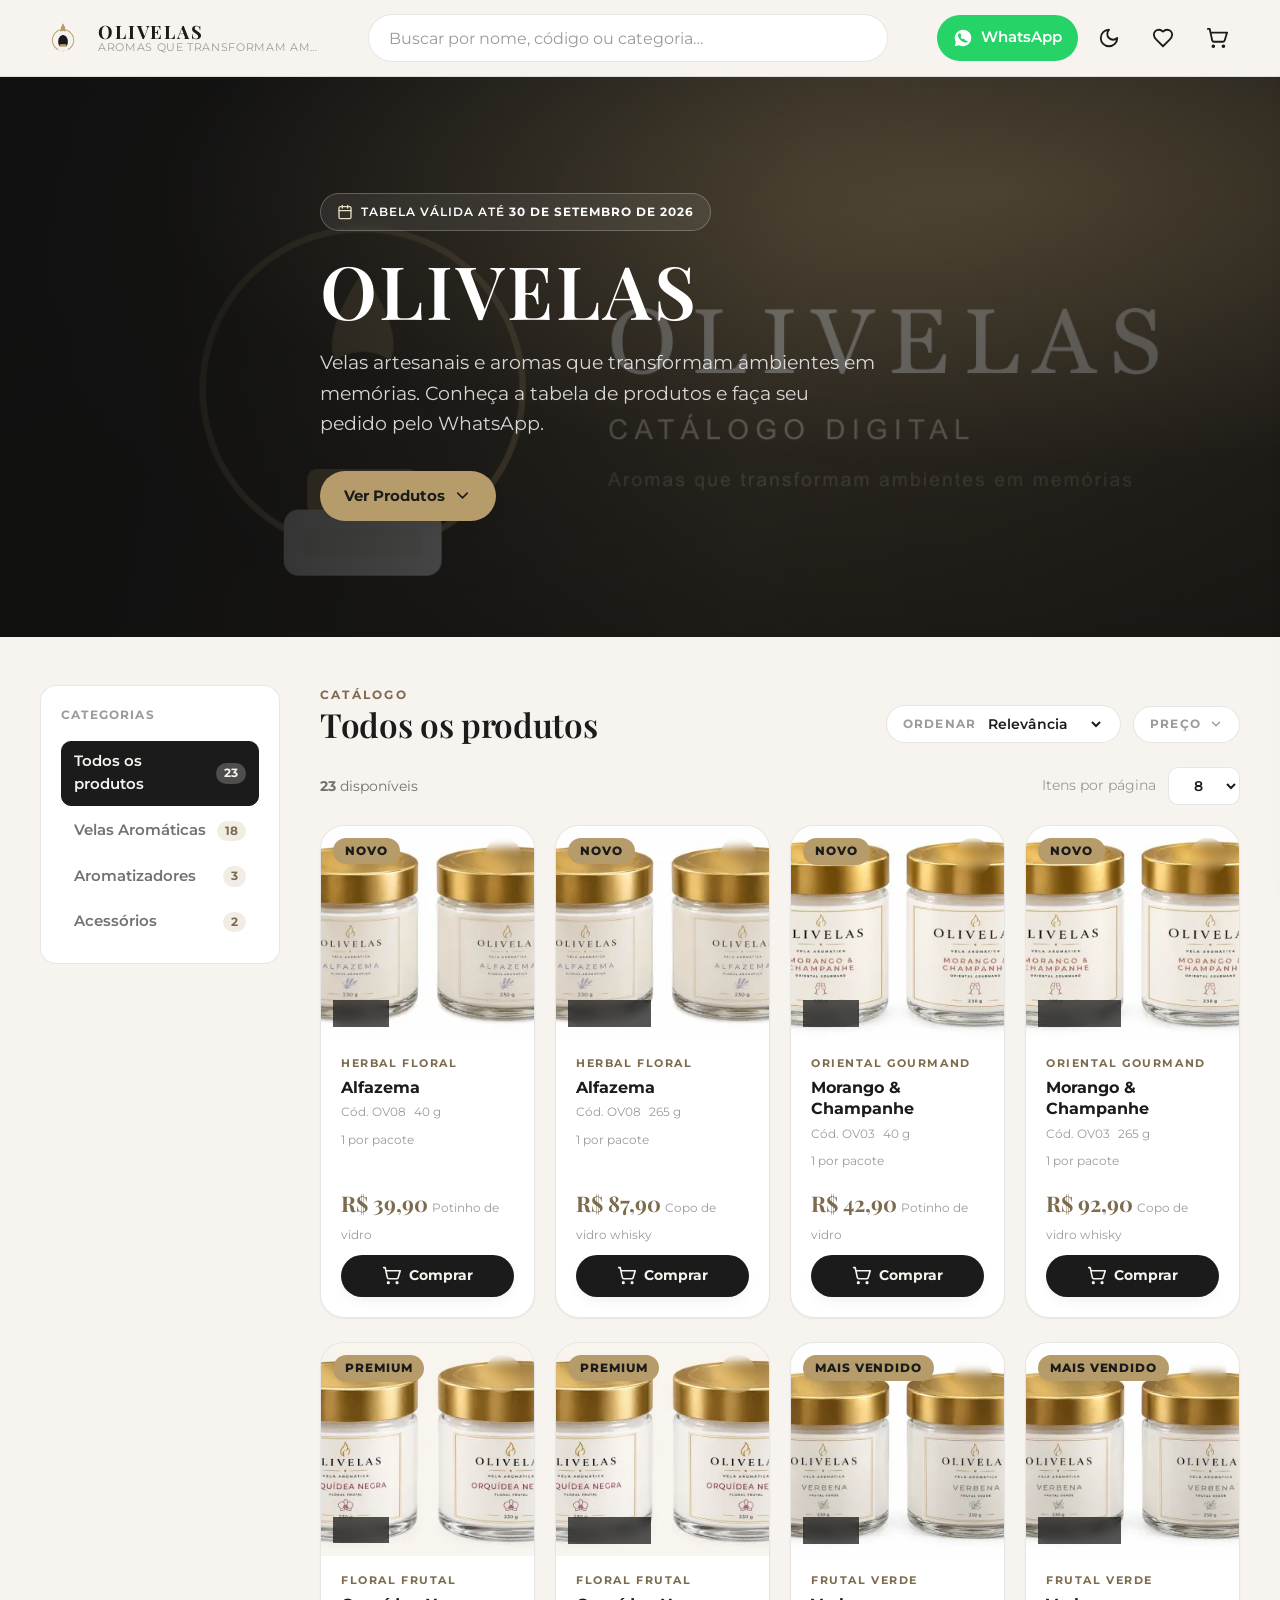
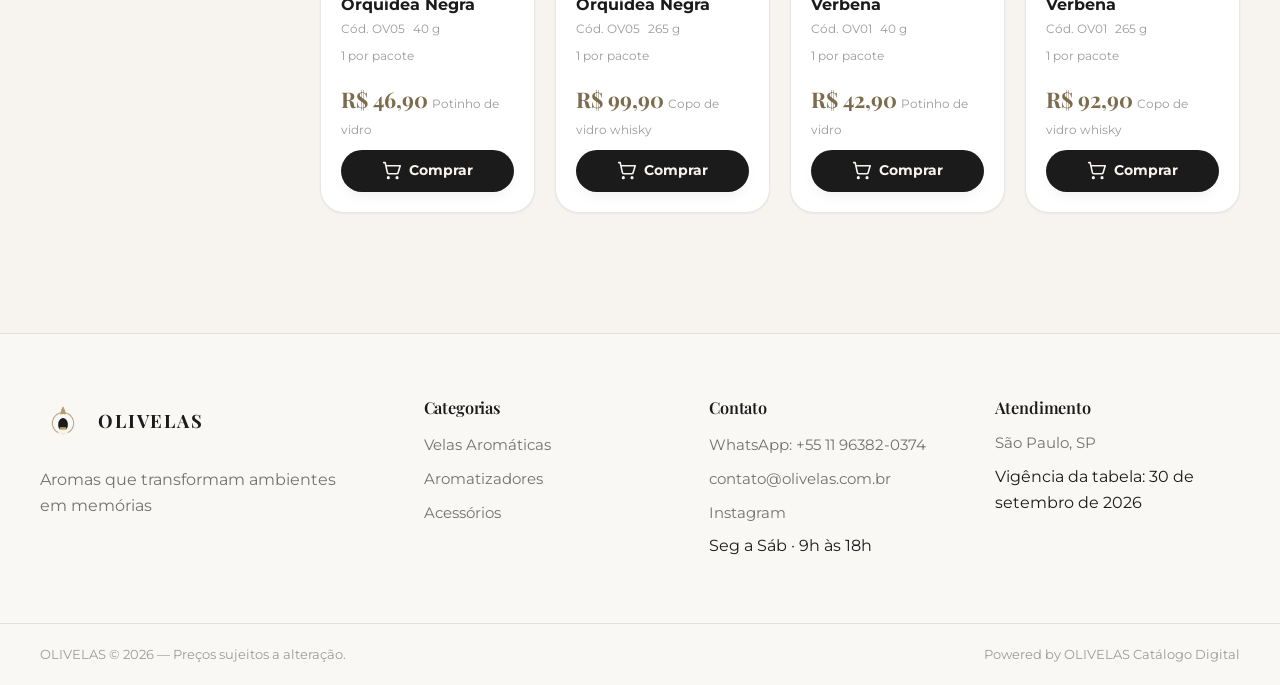
==== index.html @ 316bb3db "feat: paginação idêntica ao katia-produtos — tamanhos de página calculados pelas colunas da grade (c" ====
<!DOCTYPE html>
<html lang="pt-BR" data-theme="light">

<head>
  <meta charset="UTF-8">
  <meta name="viewport" content="width=device-width, initial-scale=1, viewport-fit=cover">
  <meta name="robots" content="index, follow">
  <meta name="description" content="Catálogo digital OLIVELAS — velas artesanais, aromatizadores e acessórios. Peça direto pelo WhatsApp.">
  <meta name="theme-color" content="#1b1b1b">

  <title>OLIVELAS — Aromas que transformam ambientes em memórias</title>
  <link rel="canonical" href="https://olivelas.com.br/">

  <!-- OpenGraph -->
  <meta property="og:type" content="website">
  <meta property="og:site_name" content="OLIVELAS">
  <meta property="og:title" content="OLIVELAS — Aromas que transformam ambientes em memórias">
  <meta property="og:description" content="Velas artesanais, aromatizadores e acessórios com curadoria exclusiva. Peça direto pelo WhatsApp.">
  <meta property="og:url" content="https://olivelas.com.br/">
  <meta property="og:image" content="assets/images/og-cover.webp">
  <meta property="og:locale" content="pt_BR">
  <meta name="twitter:card" content="summary_large_image">
  <meta name="twitter:title" content="OLIVELAS — Catálogo Digital">
  <meta name="twitter:description" content="Velas artesanais e aromas exclusivos. Peça direto pelo WhatsApp.">
  <meta name="twitter:image" content="assets/images/og-cover.webp">

  <!-- Favicons / PWA -->
  <link rel="icon" type="image/png" sizes="32x32" href="assets/images/icons/favicon-32.png">
  <link rel="icon" type="image/png" sizes="16x16" href="assets/images/icons/favicon-16.png">
  <link rel="apple-touch-icon" href="assets/images/icons/apple-touch-icon.png">
  <meta name="mobile-web-app-capable" content="yes">
  <link rel="manifest" href="manifest.webmanifest">
  <meta name="apple-mobile-web-app-capable" content="yes">
  <meta name="apple-mobile-web-app-status-bar-style" content="black-translucent">
  <meta name="apple-mobile-web-app-title" content="OLIVELAS">

  <!-- Fontes (padrão; o JSON pode sobrescrever via JS) -->
  <link rel="preconnect" href="https://fonts.googleapis.com">
  <link rel="preconnect" href="https://fonts.gstatic.com" crossorigin>
  <link data-fonts rel="stylesheet"
    href="https://fonts.googleapis.com/css2?family=Playfair+Display:wght@400;600&family=Montserrat:wght@400;600;700&display=swap">

  <link rel="stylesheet" href="assets/css/variables.css">
  <link rel="stylesheet" href="assets/css/style.css">
  <link rel="stylesheet" href="assets/css/layout.css">
  <link rel="stylesheet" href="assets/css/components.css">
  <link rel="stylesheet" href="assets/css/responsive.css">

  <script type="application/ld+json" id="jsonld">{}</script>
</head>

<body>
  <a class="skip-link" href="#produtos">Pular para o conteúdo</a>

  <!-- Loader inicial -->
  <div class="loader" id="loader" role="status" aria-label="Carregando catálogo">
    <div class="loader-inner">
      <img src="assets/images/logo.png" alt="" width="96" height="96">
      <p class="loader-title">OLIVELAS</p>
      <p class="loader-sub">Carregando catálogo</p>
      <span class="spinner" aria-hidden="true"></span>
    </div>
  </div>

  <!-- Header -->
  <header class="site-header" id="topo">
    <div class="container header-inner">
      <a class="brand" href="#topo" aria-label="OLIVELAS — início">
        <img class="brand-logo" src="assets/images/logo.png" alt="" width="46" height="46" fetchpriority="high">
        <span class="brand-text">
          <strong id="brand-name">OLIVELAS</strong>
          <small id="brand-slogan">Aromas que transformam ambientes</small>
        </span>
      </a>

      <div class="header-search" role="search">
        <label class="visually-hidden" for="search">Buscar produtos por nome, código ou categoria</label>
        <input id="search" type="search" autocomplete="off" spellcheck="false"
          placeholder="Buscar por nome, código ou categoria…" aria-label="Buscar produtos">
        <button type="button" class="header-search-clear" id="search-clear" aria-label="Limpar busca">✕</button>
      </div>

      <div class="header-actions">
        <a class="wa-top" id="wa-top" href="#" target="_blank" rel="noopener"
          aria-label="Falar com a OLIVELAS no WhatsApp">
          <svg viewBox="0 0 24 24" fill="currentColor" aria-hidden="true" width="20" height="20">
            <path d="M12.04 2C6.58 2 2.13 6.45 2.13 11.91c0 1.75.46 3.45 1.32 4.95L2 22l5.25-1.38a9.9 9.9 0 0 0 4.79 1.22h.01c5.46 0 9.9-4.45 9.9-9.91 0-2.65-1.03-5.14-2.9-7.02A9.82 9.82 0 0 0 12.04 2Zm5.83 14.12c-.25.7-1.45 1.33-2 1.38-.51.05-1.16.07-1.87-.12-.43-.11-.99-.32-1.7-.63-3.01-1.3-4.97-4.32-5.12-4.52-.15-.2-1.22-1.62-1.22-3.1 0-1.47.77-2.19 1.05-2.49.27-.3.6-.37.8-.37h.57c.18.01.43-.07.67.51.25.6.85 2.07.92 2.22.07.15.12.33.03.53-.1.2-.15.32-.29.5-.15.17-.31.39-.44.52-.15.15-.3.31-.13.6.17.3.76 1.25 1.63 2.03.1.09.19.14.29.19.1.05.23.06.32-.04.1-.11.42-.49.53-.66.11-.17.23-.14.39-.08.15.05.98.46 1.15.55.17.08.28.12.32.2.05.06.05.37-.11.78Z"/>
          </svg>
          <span class="wa-top-label">WhatsApp</span>
        </a>
        <button type="button" class="icon-btn" id="theme-toggle" aria-label="Alternar tema" aria-pressed="false"></button>
        <button type="button" class="icon-btn" id="fav-open" aria-label="Ver favoritos" aria-pressed="false" aria-haspopup="true">
          <svg viewBox="0 0 24 24" fill="none" stroke="currentColor" stroke-width="2" stroke-linecap="round" stroke-linejoin="round" aria-hidden="true" width="22" height="22"><path d="M19 14c1.49-1.46 3-3.21 3-5.5A5.5 5.5 0 0 0 16.5 3c-1.76 0-3 .5-4.5 2-1.5-1.5-2.74-2-4.5-2A5.5 5.5 0 0 0 2 8.5c0 2.3 1.5 4.05 3 5.5l7 7Z"/></svg>
          <span class="cart-count" id="fav-count" aria-hidden="true">0</span>
        </button>
        <button type="button" class="icon-btn" id="cart-open" aria-label="Abrir carrinho" aria-haspopup="dialog">
          <svg viewBox="0 0 24 24" fill="none" stroke="currentColor" stroke-width="2" stroke-linecap="round" stroke-linejoin="round" aria-hidden="true" width="22" height="22"><circle cx="8" cy="21" r="1"/><circle cx="19" cy="21" r="1"/><path d="M2.05 2.05h2l2.66 12.42a2 2 0 0 0 2 1.58h9.78a2 2 0 0 0 1.95-1.57L23 6.05H5.12"/></svg>
          <span class="cart-count" id="cart-count" aria-label="Itens no carrinho">0</span>
        </button>
      </div>
    </div>
  </header>

  <main>
    <!-- Hero -->
    <section class="hero" id="hero" aria-label="Apresentação">
      <img class="hero-bg" id="hero-bg" src="assets/images/og-cover.webp" alt="" fetchpriority="high">
      <div class="container hero-inner" data-reveal>
        <div class="hero-chip" id="hero-date">
          <svg viewBox="0 0 24 24" fill="none" stroke="currentColor" stroke-width="2" stroke-linecap="round" stroke-linejoin="round" aria-hidden="true"><rect width="18" height="18" x="3" y="4" rx="2"/><path d="M16 2v4M8 2v4M3 10h18"/></svg>
          <span>Carregando vigência da tabela…</span>
        </div>
        <h1 class="hero-title" id="hero-title">OLIVELAS</h1>
        <p class="hero-sub" id="hero-sub"></p>
        <div class="hero-cta-row">
          <a href="#produtos" class="btn btn-accent" id="hero-cta">
            Ver Produtos
            <svg viewBox="0 0 24 24" fill="none" stroke="currentColor" stroke-width="2" stroke-linecap="round" stroke-linejoin="round" aria-hidden="true"><path d="m6 9 6 6 6-6"/></svg>
          </a>
        </div>
      </div>
    </section>

    <!-- Catálogo -->
    <section class="catalog container" id="produtos" aria-label="Catálogo de produtos">
      <div class="catalog-layout">

        <!-- Overlay do drawer de categorias (mobile) -->
        <div class="sidebar-overlay" id="cats-overlay"></div>

        <!-- Sidebar de categorias: fixa no desktop / drawer no mobile -->
        <aside class="sidebar" id="sidebar" aria-label="Categorias de produtos">
          <div class="sidebar-header">
            <p class="sidebar-title">Categorias</p>
            <button type="button" class="sidebar-close icon-btn" id="sidebar-close" aria-label="Fechar categorias">
              <svg viewBox="0 0 24 24" fill="none" stroke="currentColor" stroke-width="2" stroke-linecap="round" stroke-linejoin="round" aria-hidden="true"><path d="M18 6 6 18M6 6l12 12"/></svg>
            </button>
          </div>
          <nav class="sidebar-nav" id="categorias" aria-label="Filtrar por categoria"></nav>
        </aside>

        <div class="catalog-main">
          <div class="tools" aria-label="Ferramentas do catálogo">
            <button type="button" class="cats-toggle" id="cats-toggle" aria-expanded="false" aria-controls="sidebar" aria-haspopup="dialog">
              <svg viewBox="0 0 24 24" fill="none" stroke="currentColor" stroke-width="2" stroke-linecap="round" stroke-linejoin="round" aria-hidden="true" width="18" height="18"><rect width="18" height="18" x="3" y="3" rx="2"/><path d="M3 9h18M3 15h18"/></svg>
              Categorias
            </button>
          </div>

          <div class="catalog-head" data-reveal>
        <div>
          <p class="overline" id="catalog-eyebrow">Catálogo</p>
          <h2 id="catalog-title">Todos os produtos</h2>
        </div>

        <div class="toolbar">
          <label class="field">
            <span class="field-label">Ordenar</span>
            <select id="sort" aria-label="Ordenar produtos"></select>
          </label>

          <div class="field price-field">
            <button type="button" class="field-toggle" id="price-toggle" aria-expanded="false" aria-controls="price-popover">
              <span class="field-label">Preço</span>
              <svg viewBox="0 0 24 24" fill="none" stroke="currentColor" stroke-width="2.4" stroke-linecap="round" stroke-linejoin="round" aria-hidden="true" width="14" height="14"><path d="m6 9 6 6 6-6"/></svg>
            </button>
            <div class="price-popover" id="price-popover">
              <div class="price-popover-root">
                <div class="price-readout">
                  <span>Mínimo</span>
                  <span><strong id="price-out-min">—</strong></span>
                </div>
                <div class="range-wrap" id="range-wrap">
                  <div class="range-track"><div class="range-track-fill" id="price-track-fill"></div></div>
                  <input id="price-min" type="range" min="0" max="100" step="1" aria-label="Preço mínimo">
                  <input id="price-max" type="range" min="0" max="100" step="1" aria-label="Preço máximo">
                </div>
                <div class="price-readout">
                  <span>Máximo</span>
                  <span><strong id="price-out-max">—</strong></span>
                </div>
              </div>
            </div>
          </div>
        </div>
      </div>

      <div class="catalog-toolbar">
        <p class="results-info"><strong class="results-info__count" id="result-count"></strong> disponíveis</p>
        <div class="page-size">
          <label for="page-size-select">Itens por página</label>
          <select id="page-size-select" class="select-control" aria-label="Itens por página"></select>
        </div>
      </div>

      <div class="card-grid" id="grid" aria-busy="true">

      <nav class="pagination" id="pagination" aria-label="Paginação de produtos"></nav>

      <div class="empty-state" id="empty" aria-live="polite"></div>
        </div>
      </div>
    </section>

    <!-- Estado de erro (falha ao carregar o JSON) -->
    <section class="error-view" id="app-error" hidden>
      <div class="error-view-inner">
        <h1>Não foi possível carregar o catálogo</h1>
        <p>Verifique sua conexão e tente novamente.</p>
        <p id="error-detail" class="error-detail"></p>
        <button type="button" class="btn btn-primary" onclick="location.reload()">Tentar novamente</button>
      </div>
    </section>
  </main>

  <!-- Footer -->
  <footer class="site-footer">
    <div class="container footer-grid" data-reveal>
      <div class="footer-brand">
        <a class="brand" href="#topo">
          <img class="brand-logo" src="assets/images/logo.png" alt="logo OLIVELAS" width="46" height="46">
          <span class="brand-text"><strong id="footer-brand-name">OLIVELAS</strong></span>
        </a>
        <p id="footer-slogan" style="margin-top:16px">Aromas que transformam ambientes em memórias.</p>
      </div>
      <div class="footer-col">
        <h3>Categorias</h3>
        <ul id="footer-cats"></ul>
      </div>
      <div class="footer-col">
        <h3>Contato</h3>
        <ul>
          <li><a id="footer-wa" href="#" target="_blank" rel="noopener">WhatsApp</a></li>
          <li><a id="footer-email" href="#">E-mail</a></li>
          <li><a id="footer-insta" href="#" target="_blank" rel="noopener">Instagram</a></li>
          <li><time id="footer-schedule"></time></li>
        </ul>
      </div>
      <div class="footer-col">
        <h3>Atendimento</h3>
        <ul>
          <li><address id="footer-address"></address></li>
          <li id="footer-vigencia"></li>
        </ul>
      </div>
    </div>
    <div class="container footer-bottom">
      <span id="footer-copy"></span>
      <span>Powered by OLIVELAS Catálogo Digital</span>
    </div>
  </footer>

  <!-- Carrinho -->
  <div class="cart-overlay" id="cart-overlay"></div>
  <aside class="cart-drawer" id="cart-drawer" role="dialog" aria-modal="true" aria-hidden="true" aria-label="Carrinho de compras">
    <header class="cart-header">
      <h2 id="cart-drawer-count">Carrinho</h2>
      <button type="button" class="icon-btn" id="cart-close" data-action="cart-close" aria-label="Fechar carrinho">
        <svg viewBox="0 0 24 24" fill="none" stroke="currentColor" stroke-width="2" stroke-linecap="round" stroke-linejoin="round" aria-hidden="true"><path d="M18 6 6 18M6 6l12 12"/></svg>
      </button>
    </header>
    <div class="cart-items" id="cart-items"></div>
    <footer class="cart-footer" id="cart-footer" hidden>
      <div class="cart-total-row">
        <span>Total estimado</span>
        <strong id="cart-total">R$ 0,00</strong>
      </div>
      <button type="button" class="btn btn-wa-solid btn-block" data-action="cart-checkout">
        <svg viewBox="0 0 24 24" fill="currentColor" aria-hidden="true" width="20" height="20"><path d="M12.04 2C6.58 2 2.13 6.45 2.13 11.91c0 1.75.46 3.45 1.32 4.95L2 22l5.25-1.38a9.9 9.9 0 0 0 4.79 1.22h.01c5.46 0 9.9-4.45 9.9-9.91 0-2.65-1.03-5.14-2.9-7.02A9.82 9.82 0 0 0 12.04 2Zm5.83 14.12c-.25.7-1.45 1.33-2 1.38-.51.05-1.16.07-1.87-.12-.43-.11-.99-.32-1.7-.63-3.01-1.3-4.97-4.32-5.12-4.52-.15-.2-1.22-1.62-1.22-3.1 0-1.47.77-2.19 1.05-2.49.27-.3.6-.37.8-.37h.57c.18.01.43-.07.67.51.25.6.85 2.07.92 2.22.07.15.12.33.03.53-.1.2-.15.32-.29.5-.15.17-.31.39-.44.52-.15.15-.3.31-.13.6.17.3.76 1.25 1.63 2.03.1.09.19.14.29.19.1.05.23.06.32-.04.1-.11.42-.49.53-.66.11-.17.23-.14.39-.08.15.05.98.46 1.15.55.17.08.28.12.32.2.05.06.05.37-.11.78Z"/></svg>
        Finalizar pedido no WhatsApp
      </button>
      <button type="button" class="btn btn-ghost btn-sm btn-block" data-action="cart-clear">Limpar carrinho</button>
    </footer>
  </aside>

  <!-- Modal de produto -->
  <div class="modal" id="product-modal" role="dialog" aria-modal="true" aria-hidden="true" aria-label="Detalhes do produto">
    <div class="modal-card" id="modal-card">
      <button type="button" class="modal-close" id="modal-close" data-action="modal-close" aria-label="Fechar detalhes">
        <svg viewBox="0 0 24 24" fill="none" stroke="currentColor" stroke-width="2" stroke-linecap="round" stroke-linejoin="round" aria-hidden="true"><path d="M18 6 6 18M6 6l12 12"/></svg>
      </button>
      <div class="modal-media" id="modal-media"></div>
      <div class="modal-body" id="modal-body"></div>
    </div>
  </div>

  <!-- Ações flutuantes -->
  <button type="button" class="back-top" id="back-top" aria-label="Voltar ao topo">
    <svg viewBox="0 0 24 24" fill="none" stroke="currentColor" stroke-width="2.4" stroke-linecap="round" stroke-linejoin="round" aria-hidden="true"><path d="m18 15-6-6-6 6"/></svg>
  </button>
  <a class="wa-float" id="wa-float" href="#" target="_blank" rel="noopener" aria-label="Falar no WhatsApp">
    <svg viewBox="0 0 24 24" fill="currentColor" aria-hidden="true"><path d="M12.04 2C6.58 2 2.13 6.45 2.13 11.91c0 1.75.46 3.45 1.32 4.95L2 22l5.25-1.38a9.9 9.9 0 0 0 4.79 1.22h.01c5.46 0 9.9-4.45 9.9-9.91 0-2.65-1.03-5.14-2.9-7.02A9.82 9.82 0 0 0 12.04 2Zm5.83 14.12c-.25.7-1.45 1.33-2 1.38-.51.05-1.16.07-1.87-.12-.43-.11-.99-.32-1.7-.63-3.01-1.3-4.97-4.32-5.12-4.52-.15-.2-1.22-1.62-1.22-3.1 0-1.47.77-2.19 1.05-2.49.27-.3.6-.37.8-.37h.57c.18.01.43-.07.67.51.25.6.85 2.07.92 2.22.07.15.12.33.03.53-.1.2-.15.32-.29.5-.15.17-.31.39-.44.52-.15.15-.3.31-.13.6.17.3.76 1.25 1.63 2.03.1.09.19.14.29.19.1.05.23.06.32-.04.1-.11.42-.49.53-.66.11-.17.23-.14.39-.08.15.05.98.46 1.15.55.17.08.28.12.32.2.05.06.05.37-.11.78Z"/></svg>
  </a>

  <div class="toasts" id="toasts" aria-live="polite" aria-atomic="false"></div>

  <noscript>
    <p style="padding:24px;text-align:center">Habilite o JavaScript para navegar pelo catálogo OLIVELAS.</p>
  </noscript>

  <script type="module" src="assets/js/app.js"></script>
</body>

</html>
---- assets/css/variables.css ----
/* =========================================================
   TOKENS DE DESIGN
   Cores da marca são injetadas em runtime via --brand-* (JS lê o JSON).
   Tema escuro inverte somente as variáveis "folha" — nunca as --brand-*.
   ========================================================= */

:root {
  /* Marca (default = espelho do JSON; sobrescrito via JS) */
  --brand-ink: #1b1b1b;
  --brand-accent: #b79c6b;
  --brand-paper: #f7f4ef;
  --brand-mist: #d8ccbc;

  /* Tipografia */
  --font-heading: "Playfair Display", Didot, "Bodoni MT", Georgia, serif;
  --font-body: "Montserrat", "Segoe UI", system-ui, -apple-system, sans-serif;

  /* Escala espacial */
  --s-1: 4px;
  --s-2: 8px;
  --s-3: 12px;
  --s-4: 16px;
  --s-5: 20px;
  --s-6: 24px;
  --s-7: 32px;
  --s-8: 40px;
  --s-9: 48px;
  --s-10: 64px;
  --s-11: 80px;
  --s-12: 120px;

  /* Layout */
  --container: 1280px;
  --container-pad: clamp(16px, 4vw, 40px);
  --h-header: 76px;
  --h-header-mob: 116px;

  /* Raio */
  --r-sm: 10px;
  --r-md: 16px;
  --r-lg: 24px;
  --r-xl: 32px;
  --r-pill: 999px;

  /* Sombras */
  --shadow-xs: 0 1px 2px rgba(27, 27, 27, 0.05);
  --shadow-sm: 0 6px 18px -8px rgba(27, 27, 27, 0.12);
  --shadow-md: 0 16px 36px -16px rgba(27, 27, 27, 0.18);
  --shadow-lg: 0 32px 64px -24px rgba(27, 27, 27, 0.28);

  /* Transições */
  --t-fast: 160ms cubic-bezier(0.4, 0, 0.2, 1);
  --t-med: 280ms cubic-bezier(0.16, 1, 0.3, 1);
  --t-slow: 560ms cubic-bezier(0.16, 1, 0.3, 1);
  --ease-out: cubic-bezier(0.16, 1, 0.3, 1);

  /* Camadas */
  --z-header: 60;
  --z-nav: 55;
  --z-drawer: 75;
  --z-overlay: 70;
  --z-modal: 85;
  --z-toast: 95;
  --z-loader: 100;
  --z-top: 90;
}

/* PALETA CLARA (default) */
:root,
:root[data-theme="light"] {
  --color-bg: var(--brand-paper);
  --color-bg-soft: color-mix(in srgb, var(--brand-paper) 55%, #ffffff);
  --color-surface: #ffffff;
  --color-surface-2: color-mix(in srgb, var(--brand-paper) 62%, #ffffff);

  --color-text: var(--brand-ink);
  --color-text-soft: color-mix(in srgb, var(--brand-ink) 62%, var(--color-surface));
  --color-text-faint: color-mix(in srgb, var(--brand-ink) 44%, var(--color-surface));

  --color-accent: var(--brand-accent);
  --color-on-accent: var(--brand-ink);
  --color-accent-soft: color-mix(in srgb, var(--brand-accent) 18%, var(--color-surface));
  --color-accent-text: color-mix(in srgb, var(--brand-accent) 62%, var(--brand-ink));

  --color-mist: var(--brand-mist);
  --color-border: color-mix(in srgb, var(--brand-ink) 11%, transparent);
  --color-border-strong: color-mix(in srgb, var(--brand-ink) 22%, transparent);

  --color-success: #2f7d4f;
  --color-danger: #c0392b;
  --color-warning: #b7791f;

  --shadow-xs: 0 1px 2px rgba(27, 27, 27, 0.05);
  --shadow-sm: 0 6px 18px -8px rgba(27, 27, 27, 0.12);
  --shadow-md: 0 16px 36px -16px rgba(27, 27, 27, 0.18);
  --shadow-lg: 0 32px 64px -24px rgba(27, 27, 27, 0.28);

  --ring-color: color-mix(in srgb, var(--brand-accent) 55%, transparent);
  --skeleton-base: color-mix(in srgb, var(--brand-ink) 7%, transparent);
  --skeleton-shine: color-mix(in srgb, #ffffff 60%, var(--color-bg));
}

/* PALETA ESCURA */
[data-theme="dark"] {
  --color-bg: #141311;
  --color-bg-soft: #1b1916;
  --color-surface: #201e1a;
  --color-surface-2: #262319;

  --color-text: #f5f1e6;
  --color-text-soft: #c9c2b2;
  --color-text-faint: #8f897c;

  --color-accent: #c9a96c;
  --color-on-accent: #121110;
  --color-accent-soft: color-mix(in srgb, #c9a96c 16%, var(--color-surface));
  --color-accent-text: #d6b87e;

  --color-mist: #33302a;
  --color-border: color-mix(in srgb, #ffffff 10%, transparent);
  --color-border-strong: color-mix(in srgb, #ffffff 20%, transparent);

  --color-success: #69c48d;
  --color-danger: #e07a6d;
  --color-warning: #e0b862;

  --shadow-xs: 0 1px 2px rgba(0, 0, 0, 0.4);
  --shadow-sm: 0 6px 18px -8px rgba(0, 0, 0, 0.55);
  --shadow-md: 0 16px 36px -16px rgba(0, 0, 0, 0.65);
  --shadow-lg: 0 32px 64px -24px rgba(0, 0, 0, 0.75);

  --ring-color: color-mix(in srgb, #c9a96c 60%, transparent);
  --skeleton-base: color-mix(in srgb, #ffffff 8%, transparent);
  --skeleton-shine: color-mix(in srgb, #ffffff 5%, var(--color-bg));

  color-scheme: dark;
}

@media (prefers-color-scheme: dark) {
  :root:not([data-theme]) {
    --color-bg: #141311;
    --color-bg-soft: #1b1916;
    --color-surface: #201e1a;
    --color-surface-2: #262319;
    --color-text: #f5f1e6;
    --color-text-soft: #c9c2b2;
    --color-text-faint: #8f897c;
    --color-accent: #c9a96c;
    --color-on-accent: #121110;
    --color-accent-soft: color-mix(in srgb, #c9a96c 16%, var(--color-surface));
    --color-accent-text: #d6b87e;
    --color-mist: #33302a;
    --color-border: color-mix(in srgb, #ffffff 10%, transparent);
    --color-border-strong: color-mix(in srgb, #ffffff 20%, transparent);
    --color-success: #69c48d;
    --color-danger: #e07a6d;
    --color-warning: #e0b862;
    --shadow-xs: 0 1px 2px rgba(0, 0, 0, 0.4);
    --shadow-sm: 0 6px 18px -8px rgba(0, 0, 0, 0.55);
    --shadow-md: 0 16px 36px -16px rgba(0, 0, 0, 0.65);
    --shadow-lg: 0 32px 64px -24px rgba(0, 0, 0, 0.75);
    --ring-color: color-mix(in srgb, #c9a96c 60%, transparent);
    --skeleton-base: color-mix(in srgb, #ffffff 8%, transparent);
    --skeleton-shine: color-mix(in srgb, #ffffff 5%, #141311);
    color-scheme: dark;
  }
}
---- assets/css/style.css ----
/* =========================================================
   BASE & RESET
   ========================================================= */

*,
*::before,
*::after {
  box-sizing: border-box;
  margin: 0;
  padding: 0;
}

[hidden] {
  display: none !important;
}

html {
  scroll-behavior: smooth;
  scroll-padding-top: calc(var(--h-header) + 12px);
  -webkit-text-size-adjust: 100%;
  text-rendering: optimizeLegibility;
}

@media (prefers-reduced-motion: reduce) {
  html {
    scroll-behavior: auto;
  }
  *,
  *::before,
  *::after {
    animation-duration: 0.01ms !important;
    animation-iteration-count: 1 !important;
    transition-duration: 0.01ms !important;
  }
}

body {
  font-family: var(--font-body);
  font-size: 1rem;
  line-height: 1.6;
  color: var(--color-text);
  background: var(--color-bg);
  min-height: 100dvh;
  -webkit-font-smoothing: antialiased;
  overflow-x: clip;
  transition: background var(--t-med), color var(--t-med);
}

body.is-locked {
  overflow: hidden;
}

h1, h2, h3, h4 {
  font-family: var(--font-heading);
  font-weight: 600;
  line-height: 1.15;
  letter-spacing: -0.01em;
  text-wrap: balance;
}

p {
  text-wrap: pretty;
}

a {
  color: var(--color-text);
  text-decoration: none;
  transition: color var(--t-fast);
}

a:hover {
  color: var(--color-accent-text);
}

img,
svg {
  display: block;
  max-width: 100%;
}

img {
  height: auto;
}

button,
input,
select {
  font: inherit;
  color: inherit;
}

button {
  background: none;
  border: 0;
  cursor: pointer;
}

input,
select {
  color-scheme: light;
}

[data-theme="dark"] input,
[data-theme="dark"] select {
  color-scheme: dark;
}

::selection {
  background: var(--color-accent);
  color: var(--color-on-accent);
}

:focus {
  outline: none;
}

:focus-visible {
  outline: none;
  box-shadow: 0 0 0 3px var(--ring-color);
  border-radius: var(--r-sm);
}

::-webkit-scrollbar {
  width: 10px;
  height: 10px;
}
::-webkit-scrollbar-thumb {
  background: color-mix(in srgb, var(--color-text) 22%, transparent);
  border-radius: var(--r-pill);
  border: 2px solid transparent;
  background-clip: padding-box;
}
::-webkit-scrollbar-thumb:hover {
  background: color-mix(in srgb, var(--color-text) 34%, transparent);
  background-clip: padding-box;
}

/* Acessibilidade */
.skip-link {
  position: fixed;
  top: -100px;
  left: var(--s-4);
  z-index: var(--z-loader);
  padding: var(--s-3) var(--s-5);
  background: var(--color-text);
  color: var(--color-bg);
  border-radius: var(--r-sm);
  font-weight: 600;
  transition: top var(--t-fast);
}

.skip-link:focus {
  top: var(--s-4);
}

.visually-hidden {
  position: absolute !important;
  width: 1px;
  height: 1px;
  padding: 0;
  margin: -1px;
  overflow: hidden;
  clip: rect(0 0 0 0);
  white-space: nowrap;
  border: 0;
}

/* Utilidades de layout */
.container {
  width: 100%;
  max-width: var(--container);
  margin-inline: auto;
  padding-inline: var(--container-pad);
}

.section-title {
  font-size: clamp(1.75rem, 3vw, 2.5rem);
  margin-bottom: var(--s-2);
}

.section-sub {
  color: var(--color-text-soft);
  font-size: 1.05rem;
}

.overline {
  font-family: var(--font-body);
  font-size: 0.78rem;
  font-weight: 700;
  letter-spacing: 0.18em;
  text-transform: uppercase;
  color: var(--color-accent-text);
}

::placeholder {
  color: var(--color-text-faint);
  opacity: 1;
}

dialog {
  color: inherit;
}
---- assets/css/layout.css ----
/* =========================================================
   LAYOUT GERAL
   ========================================================= */

/* ---------- LOADER INICIAL ---------- */
.loader {
  position: fixed;
  inset: 0;
  z-index: var(--z-loader);
  display: grid;
  place-items: center;
  background: var(--color-bg);
  transition: opacity var(--t-med), visibility var(--t-med);
}

.loader.is-hidden {
  opacity: 0;
  visibility: hidden;
  pointer-events: none;
}

.loader-inner {
  display: grid;
  justify-items: center;
  gap: var(--s-5);
  padding: var(--s-6);
  text-align: center;
}

.loader-inner img {
  width: 96px;
  height: 96px;
  animation: breathe 2.4s var(--ease-out) infinite;
}

.loader-title {
  font-family: var(--font-heading);
  font-size: 1.5rem;
  letter-spacing: 0.12em;
}

.loader-sub {
  color: var(--color-text-faint);
  font-size: 0.82rem;
  letter-spacing: 0.14em;
  text-transform: uppercase;
}

.spinner {
  width: 34px;
  height: 34px;
  border-radius: 50%;
  border: 3px solid var(--color-border);
  border-top-color: var(--color-accent);
  animation: spin 0.8s linear infinite;
}

@keyframes spin {
  to {
    transform: rotate(360deg);
  }
}

@keyframes breathe {
  0%, 100% {
    transform: scale(1);
  }
  50% {
    transform: scale(1.06);
  }
}

/* ---------- HEADER ---------- */
.site-header {
  position: sticky;
  top: 0;
  z-index: var(--z-header);
  background: color-mix(in srgb, var(--color-bg) 82%, transparent);
  backdrop-filter: blur(18px) saturate(1.4);
  -webkit-backdrop-filter: blur(18px) saturate(1.4);
  border-bottom: 1px solid var(--color-border);
  transition: box-shadow var(--t-med);
}

.site-header.is-scrolled {
  box-shadow: var(--shadow-sm);
}

.header-inner {
  display: flex;
  align-items: center;
  gap: var(--s-5);
  min-height: var(--h-header);
}

.brand {
  display: inline-flex;
  align-items: center;
  gap: var(--s-3);
  flex-shrink: 0;
  color: var(--color-text);
}

.brand:hover {
  color: var(--color-text);
}

.brand-logo {
  width: 46px;
  height: 46px;
  border-radius: var(--r-sm);
}

.brand-text {
  display: grid;
  line-height: 1.1;
}

.brand-text strong {
  font-family: var(--font-heading);
  font-size: 1.15rem;
  letter-spacing: 0.1em;
}

.brand-text small {
  font-size: 0.68rem;
  letter-spacing: 0.06em;
  color: var(--color-text-faint);
  text-transform: uppercase;
  white-space: nowrap;
  max-width: 220px;
  overflow: hidden;
  text-overflow: ellipsis;
}

.header-search {
  position: relative;
  flex: 1;
  max-width: 520px;
  margin-inline: auto;
}

.header-search input {
  width: 100%;
  height: 48px;
  padding: 0 var(--s-11) 0 var(--s-5);
  border: 1px solid var(--color-border);
  border-radius: var(--r-pill);
  background: var(--color-surface);
  color: var(--color-text);
  transition: border-color var(--t-fast), box-shadow var(--t-fast);
}

.header-search input:focus-visible {
  border-color: var(--color-accent);
  box-shadow: 0 0 0 3px var(--ring-color);
  border-radius: var(--r-pill);
}

.header-search-clear {
  position: absolute;
  top: 50%;
  right: 8px;
  transform: translateY(-50%);
  width: 32px;
  height: 32px;
  display: grid;
  place-items: center;
  border-radius: 50%;
  color: var(--color-text-faint);
  transition: background var(--t-fast), color var(--t-fast);
  visibility: hidden;
  opacity: 0;
}

.header-search-clear.is-visible {
  visibility: visible;
  opacity: 1;
}

.header-search-clear:hover {
  background: var(--color-accent-soft);
  color: var(--color-accent-text);
}

.header-actions {
  display: flex;
  align-items: center;
  gap: var(--s-2);
  flex-shrink: 0;
}

.icon-btn {
  position: relative;
  width: 46px;
  height: 46px;
  display: grid;
  place-items: center;
  border-radius: 50%;
  color: var(--color-text);
  border: 1px solid transparent;
  transition: background var(--t-fast), color var(--t-fast), border-color var(--t-fast), transform var(--t-fast);
}

.icon-btn:hover {
  background: var(--color-accent-soft);
  color: var(--color-accent-text);
}

.icon-btn:active {
  transform: scale(0.94);
}

.icon-btn.is-active {
  background: var(--color-accent-soft);
  color: var(--color-accent-text);
}

.icon-btn svg {
  width: 22px;
  height: 22px;
}

.icon-btn .cart-count {
  position: absolute;
  top: -3px;
  right: -3px;
  min-width: 20px;
  height: 20px;
  padding-inline: 5px;
  display: grid;
  place-items: center;
  background: var(--color-accent);
  color: var(--color-on-accent);
  font-size: 0.72rem;
  font-weight: 700;
  border-radius: var(--r-pill);
  border: 2px solid var(--color-bg);
  transform: scale(0);
  transition: transform var(--t-med) var(--ease-out);
}

.icon-btn .cart-count.is-visible {
  transform: scale(1);
}

.wa-top {
  display: inline-flex;
  align-items: center;
  gap: var(--s-2);
  height: 46px;
  padding: 0 var(--s-4);
  border-radius: var(--r-pill);
  background: #25d366;
  color: #fff;
  font-weight: 600;
  font-size: 0.92rem;
  transition: transform var(--t-fast), filter var(--t-fast);
}

.wa-top:hover {
  color: #fff;
  filter: brightness(1.08);
  transform: translateY(-1px);
}

.wa-top svg {
  width: 20px;
  height: 20px;
}

.search-toggle,
#search-overlay {
  display: none;
}

/* ---------- HERO ---------- */
.hero {
  position: relative;
  color: #fff;
  overflow: hidden;
  background: var(--brand-ink);
}

.hero-bg {
  position: absolute;
  inset: 0;
  object-fit: cover;
  width: 100%;
  height: 100%;
  opacity: 0.5;
}

.hero::after {
  content: "";
  position: absolute;
  inset: 0;
  background:
    radial-gradient(120% 90% at 78% 20%, rgba(183, 156, 107, 0.22), transparent 55%),
    linear-gradient(100deg, rgba(15, 15, 15, 0.82) 15%, rgba(15, 15, 15, 0.34) 60%, rgba(15, 15, 15, 0.55));
  pointer-events: none;
}

.hero-inner {
  position: relative;
  z-index: 1;
  min-height: min(560px, calc(100dvh - var(--h-header-mob)));
  display: flex;
  flex-direction: column;
  justify-content: center;
  align-items: flex-start;
  gap: var(--s-5);
  padding-block: clamp(72px, 10vh, 120px);
  max-width: 720px;
}

.hero-chip {
  display: inline-flex;
  align-items: center;
  gap: var(--s-2);
  padding: var(--s-2) var(--s-4);
  border-radius: var(--r-pill);
  border: 1px solid rgba(255, 255, 255, 0.24);
  background: rgba(255, 255, 255, 0.08);
  backdrop-filter: blur(6px);
  font-size: 0.78rem;
  font-weight: 600;
  letter-spacing: 0.08em;
  text-transform: uppercase;
}

.hero-chip svg {
  width: 16px;
  height: 16px;
  color: #e8ddbf;
}

.hero-title {
  font-size: clamp(2.6rem, 6vw, 4.6rem);
  font-weight: 600;
  letter-spacing: 0.04em;
  line-height: 1.05;
}

.hero-title em {
  font-style: italic;
  font-weight: 400;
  color: #dfc9ae;
}

.hero-sub {
  font-size: clamp(1rem, 1.6vw, 1.18rem);
  color: rgba(255, 255, 255, 0.82);
  max-width: 560px;
}

.hero-cta-row {
  display: flex;
  align-items: center;
  gap: var(--s-4);
  flex-wrap: wrap;
  margin-top: var(--s-3);
}

.hero-note {
  font-size: 0.85rem;
  color: rgba(255, 255, 255, 0.66);
}

/* ---------- LAYOUT DO CATÁLOGO: SIDEBAR + GRADE ---------- */
.catalog-layout {
  display: grid;
  grid-template-columns: 240px minmax(0, 1fr);
  gap: var(--s-7) var(--s-8);
  align-items: start;
}

.sidebar {
  position: sticky;
  top: calc(var(--h-header) + var(--s-4));
  display: flex;
  flex-direction: column;
  gap: var(--s-4);
  background: var(--color-surface);
  border: 1px solid var(--color-border);
  border-radius: var(--r-md);
  padding: var(--s-5);
}

.sidebar-header {
  display: flex;
  align-items: center;
  justify-content: space-between;
  gap: var(--s-2);
}

.sidebar-close {
  display: none;
  margin-left: auto;
}

.sidebar-title {
  font-size: 0.74rem;
  font-weight: 700;
  text-transform: uppercase;
  letter-spacing: 0.1em;
  color: var(--color-text-faint);
}

.sidebar-nav {
  display: flex;
  flex-direction: column;
  gap: var(--s-1);
}

.sidebar-item {
  display: flex;
  align-items: center;
  justify-content: space-between;
  gap: var(--s-2);
  width: 100%;
  padding: var(--s-2) var(--s-3);
  border-radius: var(--r-sm);
  border: 1px solid transparent;
  background: transparent;
  color: var(--color-text-soft);
  font-size: 0.92rem;
  font-weight: 600;
  font-family: var(--font-body);
  text-align: left;
  cursor: pointer;
  transition: all var(--t-fast);
}

.sidebar-item:hover {
  background: var(--color-surface-2);
  color: var(--color-text);
}

.sidebar-item-count {
  font-size: 0.72rem;
  font-weight: 700;
  padding: 1px 8px;
  border-radius: var(--r-pill);
  background: var(--color-accent-soft);
  color: var(--color-accent-text);
}

.sidebar-item.is-active {
  background: var(--color-text);
  border-color: var(--color-text);
  color: var(--color-bg);
}

[data-theme="dark"] .sidebar-item.is-active {
  background: var(--color-accent);
  border-color: var(--color-accent);
  color: var(--color-on-accent);
}

.sidebar-item.is-active .sidebar-item-count {
  background: color-mix(in srgb, var(--color-bg) 24%, transparent);
  color: var(--color-bg);
}

/* Barra de ferramentas do catálogo (exibida apenas no mobile) */
.tools {
  display: none;
}

.cats-toggle {
  display: inline-flex;
  align-items: center;
  gap: var(--s-2);
  padding: var(--s-2) var(--s-4);
  border: 1px solid var(--color-border);
  border-radius: var(--r-pill);
  background: var(--color-surface);
  color: var(--color-text);
  font-family: var(--font-body);
  font-size: 0.9rem;
  font-weight: 600;
  cursor: pointer;
  transition: all var(--t-fast);
}

.cats-toggle:hover {
  border-color: var(--color-accent);
  color: var(--color-text);
}

.sidebar-overlay {
  display: none;
}

body.no-scroll {
  overflow: hidden;
}

/* ---------- CATÁLOGO ---------- */
.catalog {
  padding-block: var(--s-9) var(--s-12);
}

.catalog-head {
  display: flex;
  align-items: flex-end;
  justify-content: space-between;
  gap: var(--s-6);
  flex-wrap: wrap;
  margin-bottom: var(--s-6);
}

.catalog-head h2 {
  font-size: clamp(1.6rem, 2.6vw, 2.1rem);
}

.results-info {
  color: var(--color-text-soft);
  font-size: 0.9rem;
}

/* Barra do catálogo: contador + itens por página (padrão katia-produtos) */
.catalog-toolbar {
  display: flex;
  align-items: center;
  justify-content: space-between;
  gap: var(--s-4);
  flex-wrap: wrap;
  margin-bottom: var(--s-5);
}

.page-size {
  display: flex;
  align-items: center;
  gap: var(--s-3);
  font-size: 0.85rem;
  color: var(--color-text-faint);
}

.select-control {
  border: 1px solid var(--color-border);
  border-radius: var(--r-sm);
  background: var(--color-surface);
  color: var(--color-text);
  font-family: var(--font-body);
  font-size: 0.9rem;
  font-weight: 600;
  padding: var(--s-2) var(--s-3);
  cursor: pointer;
  min-width: 72px;
  text-align: center;
}

.toolbar {
  display: flex;
  align-items: center;
  gap: var(--s-3);
  flex-wrap: wrap;
}

.field {
  display: flex;
  align-items: center;
  gap: var(--s-2);
  padding: var(--s-2) var(--s-4);
  border: 1px solid var(--color-border);
  border-radius: var(--r-pill);
  background: var(--color-surface);
}

.field-label {
  font-size: 0.74rem;
  font-weight: 700;
  text-transform: uppercase;
  letter-spacing: 0.1em;
  color: var(--color-text-faint);
  white-space: nowrap;
}

.field select {
  border: 0;
  background: transparent;
  color: var(--color-text);
  font-weight: 600;
  font-size: 0.9rem;
  cursor: pointer;
  outline: none;
  padding-right: var(--s-2);
}

.price-field {
  position: relative;
  cursor: pointer;
}

.price-field .price-values {
  font-weight: 600;
  font-size: 0.9rem;
  white-space: nowrap;
}

.price-popover {
  position: absolute;
  top: calc(100% + 10px);
  right: 0;
  width: min(340px, 86vw);
  background: var(--color-surface);
  border: 1px solid var(--color-border);
  border-radius: var(--r-md);
  box-shadow: var(--shadow-lg);
  padding: var(--s-5);
  z-index: 30;
  opacity: 0;
  visibility: hidden;
  transform: translateY(-8px);
  transition: opacity var(--t-med), transform var(--t-med), visibility var(--t-med);
}

.price-popover.is-open {
  opacity: 1;
  visibility: visible;
  transform: translateY(0);
}

.price-popover-root {
  display: grid;
  gap: var(--s-4);
}

.price-popover .price-readout {
  display: flex;
  justify-content: space-between;
  font-size: 0.86rem;
  color: var(--color-text-soft);
}

.price-popover .price-readout strong {
  color: var(--color-text);
}

.range-bars {
  display: grid;
  gap: var(--s-2);
}

/* Slider duplo (min/max em faixas sobrepostas) */
.range-wrap {
  position: relative;
  height: 36px;
}

.range-wrap input[type="range"] {
  position: absolute;
  width: 100%;
  height: 36px;
  margin: 0;
  appearance: none;
  -webkit-appearance: none;
  background: none;
  pointer-events: none;
  outline: none;
}

.range-wrap input[type="range"]::-webkit-slider-thumb {
  appearance: none;
  -webkit-appearance: none;
  pointer-events: auto;
  width: 18px;
  height: 18px;
  border-radius: 50%;
  background: var(--color-surface);
  border: 3px solid var(--color-accent);
  box-shadow: var(--shadow-sm);
  cursor: grab;
  transition: transform var(--t-fast);
  position: relative;
  top: 9px;
  z-index: 2;
}

.range-wrap input[type="range"]::-webkit-slider-thumb:hover {
  transform: scale(1.15);
}

.range-wrap input[type="range"]::-moz-range-thumb {
  pointer-events: auto;
  width: 18px;
  height: 18px;
  border-radius: 50%;
  background: var(--color-surface);
  border: 3px solid var(--color-accent);
  box-shadow: var(--shadow-sm);
  cursor: grab;
}

.range-wrap input[type="range"]::-webkit-slider-runnable-track {
  height: 6px;
  background: var(--color-border);
  border-radius: var(--r-pill);
}

.range-track {
  position: absolute;
  top: 15px;
  left: 0;
  right: 0;
  height: 6px;
  border-radius: var(--r-pill);
  background: var(--color-border);
  z-index: 1;
}

.range-track-fill {
  position: absolute;
  height: 100%;
  border-radius: var(--r-pill);
  background: var(--color-accent);
  opacity: 0.85;
}

/* ---------- GRADE ---------- */
.card-grid {
  display: grid;
  grid-template-columns: repeat(4, 1fr);
  gap: var(--s-6) var(--s-5);
}

/* ---------- ESTADO VAZIO ---------- */
.empty-state {
  display: none;
  grid-column: 1 / -1;
  flex-direction: column;
  align-items: center;
  gap: var(--s-3);
  text-align: center;
  padding: var(--s-12) var(--s-6);
  color: var(--color-text-soft);
}

.empty-state.is-visible {
  display: flex;
}

.empty-icon {
  width: 90px;
  height: 90px;
  opacity: 0.35;
}

.empty-state h3 {
  font-size: 1.5rem;
  color: var(--color-text);
}

.empty-state p {
  max-width: 420px;
}

/* ---------- PAGINAÇÃO ---------- */
.pagination {
  display: flex;
  align-items: center;
  justify-content: center;
  flex-wrap: wrap;
  gap: var(--s-2);
  margin-top: var(--s-8);
}

.page-btn {
  min-width: 44px;
  height: 44px;
  padding-inline: var(--s-2);
  display: inline-flex;
  align-items: center;
  justify-content: center;
  gap: var(--s-1);
  border: 1px solid var(--color-border);
  border-radius: var(--r-sm);
  background: var(--color-surface);
  color: var(--color-text-soft);
  font-family: var(--font-body);
  font-size: 0.92rem;
  font-weight: 600;
  cursor: pointer;
  transition: all var(--t-fast);
}

.page-btn:hover:not(:disabled):not(.active) {
  border-color: var(--color-accent);
  color: var(--color-text);
}

.page-btn.active {
  background: var(--color-text);
  border-color: var(--color-text);
  color: var(--color-bg);
}

[data-theme="dark"] .page-btn.active {
  background: var(--color-accent);
  border-color: var(--color-accent);
  color: var(--color-on-accent);
}

.page-btn:disabled {
  opacity: 0.4;
  cursor: default;
}

.page-btn svg {
  width: 18px;
  height: 18px;
}

.page-ellipsis {
  color: var(--color-text-faint);
  padding-inline: var(--s-2);
}

@media (max-width: 560px) {
  .page-btn {
    min-width: 40px;
    height: 40px;
  }
}

/* ---------- SIDEBAR DO CARRINHO ---------- */
.cart-overlay {
  position: fixed;
  inset: 0;
  z-index: var(--z-overlay);
  background: rgba(0, 0, 0, 0.5);
  opacity: 0;
  visibility: hidden;
  transition: opacity var(--t-med), visibility var(--t-med);
}

.cart-overlay.is-open {
  opacity: 1;
  visibility: visible;
}

.cart-drawer {
  position: fixed;
  top: 0;
  right: 0;
  bottom: 0;
  z-index: var(--z-drawer);
  width: min(420px, 100%);
  display: flex;
  flex-direction: column;
  background: var(--color-surface);
  box-shadow: var(--shadow-lg);
  transform: translateX(110%);
  transition: transform var(--t-slow) var(--ease-out);
}

[data-theme="dark"] .cart-drawer {
  border-left: 1px solid var(--color-border);
}

.cart-drawer.is-open {
  transform: translateX(0);
}

.cart-header {
  display: flex;
  align-items: center;
  justify-content: space-between;
  padding: var(--s-5) var(--s-6);
  border-bottom: 1px solid var(--color-border);
}

.cart-header h2 {
  font-size: 1.35rem;
}

.cart-items {
  flex: 1;
  overflow-y: auto;
  padding: var(--s-4) var(--s-6);
  display: flex;
  flex-direction: column;
  gap: var(--s-4);
}

.cart-line {
  display: grid;
  grid-template-columns: 84px 1fr;
  gap: var(--s-4);
  animation: cardIn 0.4s var(--ease-out) both;
}

.cart-line-img {
  width: 84px;
  height: 84px;
  object-fit: cover;
  border-radius: var(--r-sm);
  background: var(--color-bg-soft);
  border: 1px solid var(--color-border);
}

.cart-line-info {
  display: grid;
  align-content: center;
  gap: 2px;
  min-width: 0;
}

.cart-line-name {
  font-weight: 600;
  font-size: 0.95rem;
  overflow: hidden;
  text-overflow: ellipsis;
  white-space: nowrap;
}

.cart-line-meta {
  font-size: 0.78rem;
  color: var(--color-text-faint);
}

.cart-line-sub {
  font-weight: 700;
  color: var(--color-accent-text);
  margin-top: var(--s-1);
}

.cart-line-controls {
  grid-column: 2;
  display: flex;
  align-items: center;
  justify-content: space-between;
  gap: var(--s-3);
  margin-top: var(--s-1);
}

.stepper {
  display: inline-flex;
  align-items: center;
  border: 1px solid var(--color-border);
  border-radius: var(--r-pill);
  overflow: hidden;
}

.stepper button {
  width: 32px;
  height: 32px;
  display: grid;
  place-items: center;
  color: var(--color-text-soft);
  transition: background var(--t-fast), color var(--t-fast);
}

.stepper button:hover {
  background: var(--color-accent-soft);
  color: var(--color-accent-text);
}

.stepper output {
  width: 34px;
  text-align: center;
  font-weight: 700;
  font-size: 0.92rem;
}

.cart-line-remove {
  display: inline-flex;
  align-items: center;
  gap: var(--s-1);
  color: var(--color-danger);
  font-size: 0.8rem;
  font-weight: 600;
  transition: opacity var(--t-fast);
}

.cart-line-remove:hover {
  opacity: 0.75;
}

.cart-line-remove svg {
  width: 15px;
  height: 15px;
}

.cart-empty {
  margin: auto;
  text-align: center;
  color: var(--color-text-faint);
  display: grid;
  gap: var(--s-3);
  justify-items: center;
  padding: var(--s-8) var(--s-4);
}

.cart-empty svg {
  width: 64px;
  height: 64px;
  opacity: 0.4;
}

.cart-footer {
  padding: var(--s-5) var(--s-6) var(--s-6);
  border-top: 1px solid var(--color-border);
  display: grid;
  gap: var(--s-3);
}

.cart-total-row {
  display: flex;
  justify-content: space-between;
  font-size: 1.05rem;
  font-weight: 600;
}

.cart-total-row strong {
  font-family: var(--font-heading);
  font-size: 1.45rem;
  color: var(--color-accent-text);
}

.cart-note {
  font-size: 0.78rem;
  color: var(--color-text-faint);
}

/* ---------- MODAL ---------- */
.modal {
  position: fixed;
  inset: 0;
  z-index: var(--z-modal);
  display: grid;
  place-items: center;
  padding: var(--s-4);
  background: rgba(10, 10, 10, 0.62);
  backdrop-filter: blur(6px);
  opacity: 0;
  visibility: hidden;
  transition: opacity var(--t-med), visibility var(--t-med);
}

.modal.is-open {
  opacity: 1;
  visibility: visible;
}

.modal-card {
  position: relative;
  width: min(880px, 100%);
  max-height: calc(100dvh - 2 * var(--s-4));
  overflow: auto;
  background: var(--color-surface);
  border-radius: var(--r-lg);
  box-shadow: var(--shadow-lg);
  display: grid;
  grid-template-columns: minmax(0, 46%) 1fr;
  transform: translateY(24px) scale(0.98);
  transition: transform var(--t-slow) var(--ease-out);
}

.modal.is-open .modal-card {
  transform: translateY(0) scale(1);
}

.modal-media {
  position: relative;
  background: var(--color-bg-soft);
  min-height: 320px;
}

.modal-media img {
  position: absolute;
  inset: 0;
  width: 100%;
  height: 100%;
  object-fit: cover;
}

.modal-media .modal-badge {
  position: absolute;
  top: var(--s-4);
  left: var(--s-4);
}

.modal-body {
  display: flex;
  flex-direction: column;
  gap: var(--s-4);
  padding: clamp(var(--s-5), 4vw, var(--s-8));
}

.modal-close {
  position: absolute;
  top: var(--s-4);
  right: var(--s-4);
  z-index: 2;
  width: 42px;
  height: 42px;
  display: grid;
  place-items: center;
  border-radius: 50%;
  background: color-mix(in srgb, var(--color-surface) 88%, transparent);
  color: var(--color-text);
  box-shadow: var(--shadow-sm);
  transition: background var(--t-fast), color var(--t-fast);
}

.modal-close:hover {
  background: var(--color-accent-soft);
  color: var(--color-accent-text);
}

.modal-family {
  font-size: 0.78rem;
  font-weight: 700;
  letter-spacing: 0.14em;
  text-transform: uppercase;
  color: var(--color-accent-text);
}

.modal-title {
  font-size: clamp(1.7rem, 3.2vw, 2.3rem);
}

.modal-code {
  color: var(--color-text-faint);
  font-size: 0.86rem;
  font-weight: 600;
  letter-spacing: 0.06em;
}

.modal-price {
  font-family: var(--font-heading);
  font-size: clamp(1.8rem, 3vw, 2.3rem);
  color: var(--color-accent-text);
}

.modal-desc {
  color: var(--color-text-soft);
}

.variant-label {
  font-size: 0.78rem;
  font-weight: 700;
  text-transform: uppercase;
  letter-spacing: 0.1em;
  color: var(--color-text-faint);
}

.variant-list {
  display: flex;
  flex-direction: column;
  gap: var(--s-2);
}

.variant-opt {
  display: flex;
  justify-content: space-between;
  align-items: center;
  gap: var(--s-3);
  padding: var(--s-3) var(--s-4);
  border: 1px solid var(--color-border);
  border-radius: var(--r-md);
  cursor: pointer;
  text-align: left;
  transition: all var(--t-fast);
}

.variant-opt:hover {
  border-color: var(--color-accent);
}

.variant-opt.is-active {
  border-color: var(--color-accent);
  background: var(--color-accent-soft);
  box-shadow: 0 0 0 3px var(--ring-color);
}

.variant-opt-main {
  display: grid;
  gap: 2px;
}

.variant-opt-title {
  font-weight: 700;
  font-size: 0.95rem;
}

.variant-opt-sub {
  font-size: 0.78rem;
  color: var(--color-text-faint);
}

.variant-opt-price {
  font-weight: 700;
  color: var(--color-accent-text);
  white-space: nowrap;
}

.spec-grid {
  display: grid;
  grid-template-columns: repeat(2, 1fr);
  gap: var(--s-3);
  padding-top: var(--s-2);
  border-top: 1px solid var(--color-border);
}

.spec-item {
  display: grid;
  gap: 2px;
}

.spec-item dt {
  font-size: 0.72rem;
  font-weight: 700;
  text-transform: uppercase;
  letter-spacing: 0.1em;
  color: var(--color-text-faint);
}

.spec-item dd {
  font-size: 0.92rem;
  font-weight: 600;
}

.modal-actions {
  display: flex;
  gap: var(--s-3);
  flex-wrap: wrap;
  margin-top: auto;
  padding-top: var(--s-3);
}

/* ---------- FOOTER ---------- */
.site-footer {
  border-top: 1px solid var(--color-border);
  background: var(--color-surface-2);
}

.footer-grid {
  display: grid;
  grid-template-columns: 1.4fr 1fr 1fr 1fr;
  gap: var(--s-8);
  padding-block: var(--s-10);
}

.footer-brand p {
  color: var(--color-text-soft);
  max-width: 300px;
}

.footer-col h3 {
  font-size: 1.02rem;
  margin-bottom: var(--s-4);
}

.footer-col ul {
  list-style: none;
  display: grid;
  gap: var(--s-2);
}

.footer-col a,
.footer-col address {
  color: var(--color-text-soft);
  font-size: 0.92rem;
  font-style: normal;
}

.footer-col a:hover {
  color: var(--color-accent-text);
}

.footer-bottom {
  border-top: 1px solid var(--color-border);
  padding-block: var(--s-5);
  display: flex;
  justify-content: space-between;
  gap: var(--s-4);
  flex-wrap: wrap;
  color: var(--color-text-faint);
  font-size: 0.84rem;
}

/* ---------- BOTÕES FLUTUANTES ---------- */
.back-top,
.wa-float {
  position: fixed;
  right: var(--s-5);
  z-index: var(--z-top);
  width: 50px;
  height: 50px;
  display: grid;
  place-items: center;
  border-radius: 50%;
  box-shadow: var(--shadow-md);
  transition: transform var(--t-med), opacity var(--t-med), visibility var(--t-med), background var(--t-fast);
}

.back-top {
  bottom: var(--s-5);
  background: var(--color-text);
  color: var(--color-bg);
  opacity: 0;
  visibility: hidden;
  transform: translateY(12px);
}

.back-top.is-visible {
  opacity: 1;
  visibility: visible;
  transform: translateY(0);
}

.back-top:hover {
  transform: translateY(-3px);
}

.wa-float {
  background: #25d366;
  color: #fff;
}

.wa-float:hover {
  color: #fff;
  transform: scale(1.08);
}

.wa-float svg {
  width: 26px;
  height: 26px;
}

@media (max-width: 600px) {
  .back-top,
  .wa-float {
    right: var(--s-4);
    width: 46px;
    height: 46px;
  }
}

/* ---------- TOASTS ---------- */
.toasts {
  position: fixed;
  bottom: var(--s-6);
  left: 50%;
  transform: translateX(-50%);
  z-index: var(--z-toast);
  display: flex;
  flex-direction: column;
  align-items: center;
  gap: var(--s-2);
  width: min(400px, calc(100vw - 32px));
  pointer-events: none;
}

.toast {
  display: flex;
  align-items: center;
  gap: var(--s-3);
  width: 100%;
  padding: var(--s-3) var(--s-4);
  border-radius: var(--r-md);
  background: var(--color-text);
  color: var(--color-bg);
  box-shadow: var(--shadow-lg);
  font-size: 0.92rem;
  font-weight: 600;
  animation: toastIn var(--t-med) var(--ease-out) both;
  pointer-events: auto;
}

.toast svg {
  width: 20px;
  height: 20px;
  flex-shrink: 0;
}

.toast svg[data-type="success"] { color: #67e0a0; }
.toast svg[data-type="error"] { color: #ff9d92; }
.toast svg[data-type="info"] { color: var(--color-accent); }

.toast.is-leaving {
  animation: toastOut var(--t-med) var(--ease-out) both;
}

@keyframes toastIn {
  from {
    opacity: 0;
    transform: translateY(16px) scale(0.96);
  }
  to {
    opacity: 1;
    transform: translateY(0) scale(1);
  }
}

@keyframes toastOut {
  to {
    opacity: 0;
    transform: translateY(12px) scale(0.96);
  }
}

/* ---------- ESTADO DE ERRO ---------- */
.error-view {
  min-height: 60dvh;
  display: grid;
  place-items: center;
  padding: var(--s-9) var(--s-4);
}

.error-view-inner {
  text-align: center;
  display: grid;
  gap: var(--s-4);
  justify-items: center;
  max-width: 460px;
}

.error-view h1 {
  font-size: 2rem;
}

.error-view p {
  color: var(--color-text-soft);
}

.error-view .error-detail {
  font-size: 0.9rem;
  font-style: italic;
}

/* ---------- REVEAL ---------- */
[data-reveal] {
  opacity: 0;
  transform: translateY(22px);
  transition: opacity var(--t-slow), transform var(--t-slow);
  transition-delay: var(--reveal-delay, 0ms);
}

[data-reveal].is-visible {
  opacity: 1;
  transform: none;
}

@media (prefers-reduced-motion: reduce) {
  [data-reveal] {
    opacity: 1;
    transform: none;
  }
}

/* ---------- 404 / OFFLINE ---------- */
.pages {
  min-height: calc(100dvh - var(--h-header-mob));
  display: grid;
  place-items: center;
  padding: var(--s-9) var(--s-4);
  text-align: center;
}

.pages-code {
  font-family: var(--font-heading);
  font-size: clamp(5rem, 18vw, 9rem);
  line-height: 1;
  color: var(--color-accent-text);
}

.pages-inner {
  display: grid;
  gap: var(--s-4);
  justify-items: center;
  max-width: 520px;
}

.pages-inner p {
  color: var(--color-text-soft);
}
---- assets/css/components.css ----
/* =========================================================
   COMPONENTES
   ========================================================= */

/* ---------- BOTÕES ---------- */
.btn {
  display: inline-flex;
  align-items: center;
  justify-content: center;
  gap: var(--s-2);
  padding: 0 var(--s-6);
  height: 50px;
  border-radius: var(--r-pill);
  font-weight: 700;
  font-size: 0.95rem;
  transition: transform var(--t-fast), box-shadow var(--t-fast), background var(--t-fast), color var(--t-fast), border-color var(--t-fast);
  white-space: nowrap;
}

.btn:active {
  transform: scale(0.97);
}

.btn svg {
  width: 19px;
  height: 19px;
  flex-shrink: 0;
}

.btn-primary {
  background: var(--color-text);
  color: var(--color-bg);
  box-shadow: var(--shadow-sm);
}

.btn-primary:hover {
  color: var(--color-bg);
  transform: translateY(-2px);
  box-shadow: var(--shadow-md);
}

[data-theme="dark"] .btn-primary {
  background: var(--color-accent);
  color: var(--color-on-accent);
}

[data-theme="dark"] .btn-primary:hover {
  color: var(--color-on-accent);
}

.btn-accent {
  background: var(--color-accent);
  color: var(--color-on-accent);
  box-shadow: var(--shadow-sm);
}

.btn-accent:hover {
  color: var(--color-on-accent);
  transform: translateY(-2px);
  box-shadow: var(--shadow-md);
}

.btn-ghost {
  border: 1px solid var(--color-border-strong);
  color: var(--color-text);
}

.btn-ghost:hover {
  border-color: var(--color-accent);
  color: var(--color-accent-text);
  transform: translateY(-2px);
}

.btn-wa-solid {
  background: #25d366;
  color: #fff;
  box-shadow: var(--shadow-sm);
}

.btn-wa-solid:hover {
  color: #fff;
  filter: brightness(1.08);
  transform: translateY(-2px);
}

.btn-block {
  width: 100%;
}

.btn-sm {
  height: 42px;
  padding: 0 var(--s-4);
  font-size: 0.88rem;
}

/* ---------- BADGE ---------- */
.badge-chip {
  display: inline-flex;
  align-items: center;
  padding: 4px 12px;
  border-radius: var(--r-pill);
  background: var(--color-accent);
  color: var(--color-on-accent);
  font-size: 0.72rem;
  font-weight: 800;
  letter-spacing: 0.08em;
  text-transform: uppercase;
}

/* ---------- CARD DE PRODUTO ---------- */
.card {
  position: relative;
  display: flex;
  flex-direction: column;
  background: var(--color-surface);
  border: 1px solid var(--color-border);
  border-radius: var(--r-lg);
  overflow: hidden;
  box-shadow: var(--shadow-xs);
  transition: transform var(--t-med) var(--ease-out), box-shadow var(--t-med) var(--ease-out), border-color var(--t-med);
  animation: cardIn 0.45s var(--ease-out) both;
  animation-delay: calc(var(--i, 0) * 45ms);
}

.card:hover {
  transform: translateY(-6px);
  box-shadow: var(--shadow-md);
  border-color: var(--color-border-strong);
}

.card:focus-within {
  box-shadow: var(--shadow-md);
  border-color: var(--color-accent);
}

@keyframes cardIn {
  from {
    opacity: 0;
    transform: translateY(18px);
  }
  to {
    opacity: 1;
    transform: translateY(0);
  }
}

.card-media {
  position: relative;
  aspect-ratio: 1 / 1;
  overflow: hidden;
  background: var(--color-bg-soft);
  cursor: pointer;
}

.card-media img {
  width: 100%;
  height: 100%;
  object-fit: cover;
  transition: transform var(--t-slow) var(--ease-out);
}

.card:hover .card-media img {
  transform: scale(1.06);
}

.card-media::after {
  content: "";
  position: absolute;
  inset: 0;
  background: linear-gradient(180deg, transparent 62%, rgba(10, 10, 10, 0.22));
  opacity: 0;
  transition: opacity var(--t-med);
  pointer-events: none;
}

/* Zona clicável que abre o modal (acessível via teclado) */
.card-open-zone {
  position: absolute;
  inset: 0;
  z-index: 1;
  background: transparent;
  cursor: pointer;
  border-radius: var(--r-lg) var(--r-lg) 0 0;
}

.card-media .card-fav,
.card-media .card-share,
.card-media .card-badge,
.card-media .card-tamanho {
  z-index: 2;
}

.card-name {
  width: 100%;
  border: 0;
  background: none;
  padding: 0;
  text-align: left;
  font-family: var(--font-body);
  font-weight: 700;
  font-size: 1.02rem;
  line-height: 1.3;
  color: var(--color-text);
  cursor: pointer;
  transition: color var(--t-fast);
  border-radius: var(--r-sm);
}

.card:hover .card-media::after {
  opacity: 1;
}

.card-badge {
  position: absolute;
  top: var(--s-3);
  left: var(--s-3);
  z-index: 2;
}

.card-fav,
.card-share {
  position: absolute;
  top: var(--s-3);
  z-index: 3;
  width: 38px;
  height: 38px;
  display: grid;
  place-items: center;
  border-radius: 50%;
  background: color-mix(in srgb, var(--color-surface) 88%, transparent);
  color: var(--color-text);
  box-shadow: var(--shadow-sm);
  backdrop-filter: blur(4px);
  transition: all var(--t-fast);
}

.card-fav {
  right: var(--s-3);
}

.card-share {
  right: calc(var(--s-3) + 46px);
  opacity: 0;
  transform: translateY(4px);
}

.card:hover .card-share,
.card:focus-within .card-share {
  opacity: 1;
  transform: translateY(0);
}

.card-fav:hover,
.card-share:hover {
  background: var(--color-accent-soft);
  color: var(--color-accent-text);
  transform: scale(1.08);
}

.card-fav svg,
.card-share svg {
  width: 18px;
  height: 18px;
}

.card-fav.is-active {
  color: #e0554f;
  background: color-mix(in srgb, var(--color-surface) 80%, transparent);
}

.card-fav.is-active svg {
  fill: #e0554f;
}

.card-tamanho {
  position: absolute;
  bottom: var(--s-3);
  left: var(--s-3);
  z-index: 2;
  padding: 4px 12px;
  border-radius: var(--r-pill);
  background: rgba(20, 20, 20, 0.72);
  backdrop-filter: blur(4px);
  color: #fff;
  font-size: 0.74rem;
  font-weight: 700;
  letter-spacing: 0.06em;
  text-transform: uppercase;
}

.card-body {
  display: flex;
  flex-direction: column;
  gap: var(--s-1);
  padding: var(--s-4) var(--s-5) var(--s-5);
  flex: 1;
}

.card-body > .card-media-spacer {
  display: none;
}

.card-family {
  font-size: 0.7rem;
  font-weight: 700;
  letter-spacing: 0.14em;
  text-transform: uppercase;
  color: var(--color-accent-text);
}

.card-meta {
  display: flex;
  flex-wrap: wrap;
  gap: var(--s-2);
  font-size: 0.76rem;
  color: var(--color-text-faint);
}

.card-meta span {
  display: inline-flex;
  align-items: center;
  gap: 4px;
}

.card-price {
  margin-top: auto;
  padding-top: var(--s-3);
  display: flex;
  align-items: baseline;
  justify-content: space-between;
  gap: var(--s-2);
}

.card-price strong {
  font-family: var(--font-heading);
  font-size: 1.35rem;
  color: var(--color-accent-text);
}

.card-price small {
  color: var(--color-text-faint);
  font-size: 0.74rem;
}

.card-actions {
  margin-top: var(--s-1);
}

/* ---------- SKELETON LOADING ---------- */
.skeleton {
  position: relative;
  overflow: hidden;
  background: var(--color-skeleton-base);
}

.skeleton::after {
  content: "";
  position: absolute;
  inset: 0;
  transform: translateX(-100%);
  background: linear-gradient(90deg, transparent, var(--color-skeleton-shine), transparent);
  animation: shimmer 1.5s infinite;
}

@keyframes shimmer {
  100% {
    transform: translateX(100%);
  }
}

.sk-card {
  border-radius: var(--r-lg);
  overflow: hidden;
  background: var(--color-surface);
  border: 1px solid var(--color-border);
}

.sk-media {
  aspect-ratio: 1 / 1;
}

.sk-lines {
  padding: var(--s-4) var(--s-5) var(--s-5);
  display: grid;
  gap: var(--s-2);
}

.sk-line {
  height: 12px;
  border-radius: var(--r-pill);
}

.sk-line.w-40 { width: 40%; }
.sk-line.w-70 { width: 70%; }
.sk-line.w-90 { width: 90%; }

/* ---------- FORM (sort) ---------- */
.select-wrap {
  position: relative;
}

.field-toggle {
  display: inline-flex;
  align-items: center;
  gap: var(--s-2);
  background: none;
  border: 0;
  padding: 0;
  cursor: pointer;
  color: inherit;
  font: inherit;
}

.field-toggle:focus-visible {
  border-radius: var(--r-pill);
}

.field-toggle svg {
  color: var(--color-text-faint);
  transition: transform var(--t-fast);
}

.field.price-field:has(.price-popover.is-open) .field-toggle svg {
  transform: rotate(180deg);
}

.price-popover .range-bars {
  display: grid;
  gap: var(--s-2);
}

/* ---------- FAVORITOS NO MODAL ---------- */
.mini-actions {
  display: flex;
  gap: var(--s-2);
}

.mini-btn {
  display: inline-flex;
  align-items: center;
  gap: var(--s-2);
  height: 42px;
  padding: 0 var(--s-4);
  border-radius: var(--r-pill);
  border: 1px solid var(--color-border-strong);
  font-size: 0.86rem;
  font-weight: 600;
  color: var(--color-text-soft);
  background: transparent;
  transition: all var(--t-fast);
}

.mini-btn:hover {
  border-color: var(--color-accent);
  color: var(--color-accent-text);
  background: var(--color-accent-soft);
}

.mini-btn svg {
  width: 17px;
  height: 17px;
}

.mini-btn.is-fav {
  color: #e0554f;
  border-color: color-mix(in srgb, #e0554f 45%, transparent);
}

.mini-btn.is-fav svg {
  fill: #e0554f;
}

/* Scrollbar sutil nas listas do drawer */
.cart-items::-webkit-scrollbar,
.modal-card::-webkit-scrollbar {
  width: 8px;
}
---- assets/css/responsive.css ----
/* =========================================================
   RESPONSIVIDADE
   ========================================================= */

/* ---------- TABLET / NOTEBOOK (até 1200) ---------- */
@media (max-width: 1200px) {
  .card-grid {
    grid-template-columns: repeat(3, 1fr);
  }
}

/* ---------- TABLET (até 1024) ---------- */
@media (max-width: 1024px) {
  .footer-grid {
    grid-template-columns: 1fr 1fr;
    gap: var(--s-8);
  }

  .modal-card {
    grid-template-columns: 1fr;
  }

  .modal-media {
    aspect-ratio: 16 / 10;
    min-height: 0;
  }

  .modal-media img {
    position: static;
  }
}

/* ---------- TABLET PEQUENO (até 920) ---------- */
@media (max-width: 920px) {
  .card-grid {
    grid-template-columns: repeat(2, 1fr);
  }

  .catalog-head {
    flex-direction: column;
    align-items: flex-start;
  }

  .toolbar {
    width: 100%;
  }

  .price-field {
    margin-left: auto;
  }
}

/* ---------- CELULAR (até 768) ---------- */
@media (max-width: 768px) {
  :root {
    --h-header: 64px;
    --h-header-mob: 96px;
  }

  html {
    scroll-padding-top: 190px;
  }

  .header-inner {
    min-height: var(--h-header);
  }

  .brand-text small {
    display: none;
  }

  .brand-logo {
    width: 40px;
    height: 40px;
  }

  /* Barra de pesquisa frágil -> vira linha própria */
  .header-search {
    order: 3;
    flex-basis: 100%;
    max-width: none;
    margin: 0 0 var(--s-3);
  }

  .header-inner {
    flex-wrap: wrap;
  }

  .hero-inner {
    padding-block: 72px;
    min-height: 430px;
  }

  .hero-cta-row {
    flex-direction: column;
    align-items: flex-start;
  }

  .catalog-layout {
    grid-template-columns: 1fr;
    gap: var(--s-6);
  }

  .sidebar {
    position: fixed;
    top: 0;
    left: 0;
    bottom: 0;
    width: min(300px, 85vw);
    z-index: var(--z-drawer);
    border-radius: 0 var(--r-md) var(--r-md) 0;
    border: none;
    border-right: 1px solid var(--color-border);
    box-shadow: var(--shadow-lg);
    overflow-y: auto;
    transform: translateX(-105%);
    transition: transform var(--t-med);
    padding-top: calc(var(--s-5) + env(safe-area-inset-top));
    padding-bottom: env(safe-area-inset-bottom);
  }

  .sidebar.is-open {
    transform: translateX(0);
  }

  .sidebar-close {
    display: inline-flex;
  }

  .sidebar-overlay {
    display: block;
    position: fixed;
    inset: 0;
    z-index: var(--z-overlay);
    background: rgba(0, 0, 0, 0.5);
    opacity: 0;
    visibility: hidden;
    transition: opacity var(--t-med), visibility var(--t-med);
  }

  .sidebar-overlay.is-open {
    opacity: 1;
    visibility: visible;
  }

  .tools {
    display: block;
    position: sticky;
    top: calc(var(--h-header) + 60px);
    z-index: var(--z-nav);
    background: var(--color-bg);
    border-bottom: 1px solid var(--color-border);
    padding-block: var(--s-3);
  }

  .catalog {
    padding-block: var(--s-7) var(--s-9);
  }

  .toolbar {
    gap: var(--s-2);
  }

  .field-label {
    display: none;
  }

  .price-values {
    font-size: 0.85rem;
  }

  .footer-bottom {
    flex-direction: column;
    text-align: center;
    align-items: center;
  }

  .modal-card {
    max-height: calc(100dvh - 2 * var(--s-3));
  }

  .modal-body {
    padding: var(--s-5);
  }
}

/* ---------- CELULAR PEQUENO (até 560) ---------- */
@media (max-width: 560px) {
  .card-grid {
    grid-template-columns: 1fr;
    max-width: 420px;
    margin-inline: auto;
  }

  .wa-top {
    width: 46px;
    padding: 0;
    justify-content: center;
  }

  .wa-top .wa-top-label {
    display: none;
  }

  .modal-actions .btn {
    flex: 1 1 auto;
  }

  .spec-grid {
    grid-template-columns: 1fr 1fr;
  }

  .footer-grid {
    grid-template-columns: 1fr;
    gap: var(--s-7);
  }

  .toasts {
    bottom: var(--s-4);
  }
}

/* ---------- Impressão ---------- */
@media print {
  .site-header,
  .sidebar,
  .sidebar-overlay,
  .tools,
  .back-top,
  .wa-float,
  .cart-overlay,
  .cart-drawer,
  .modal,
  .toasts {
    display: none !important;
  }

  .catalog-layout {
    grid-template-columns: 1fr;
    gap: 0;
  }

  .card-grid {
    grid-template-columns: repeat(2, 1fr);
  }
}
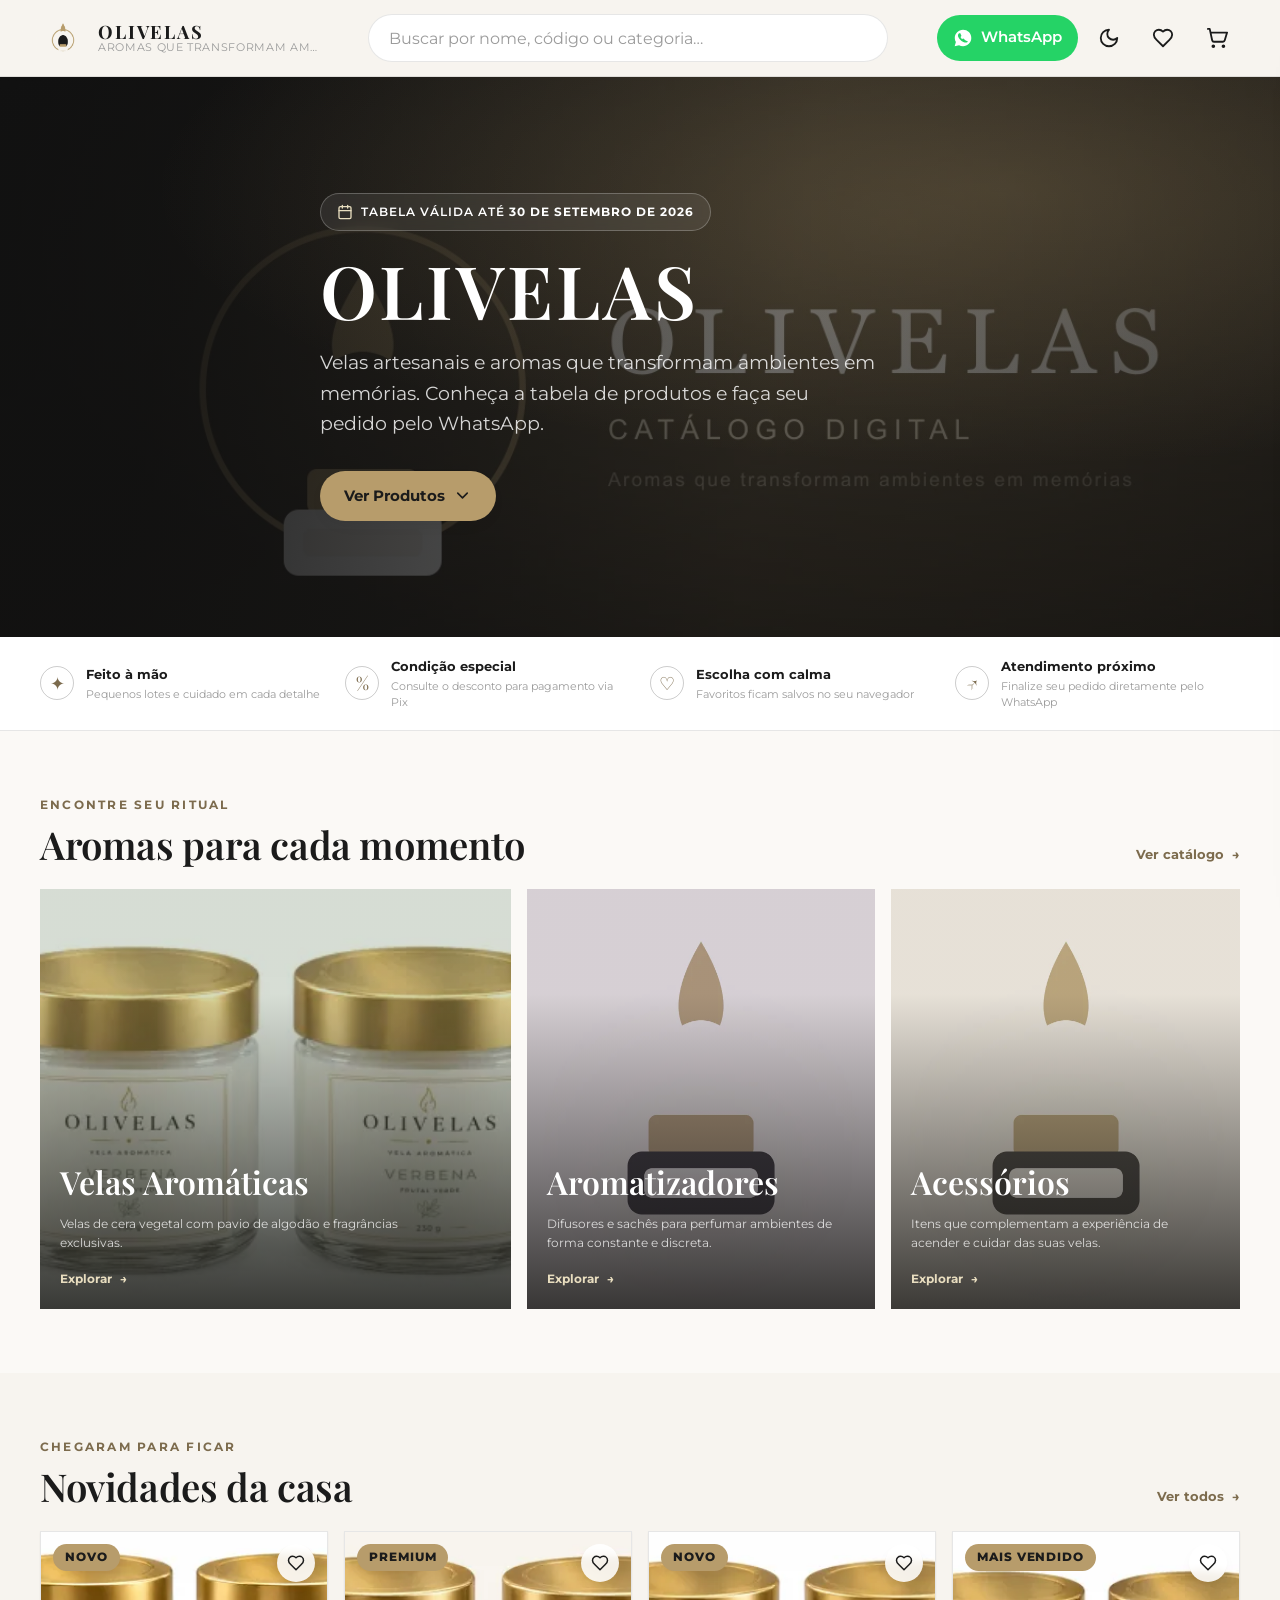
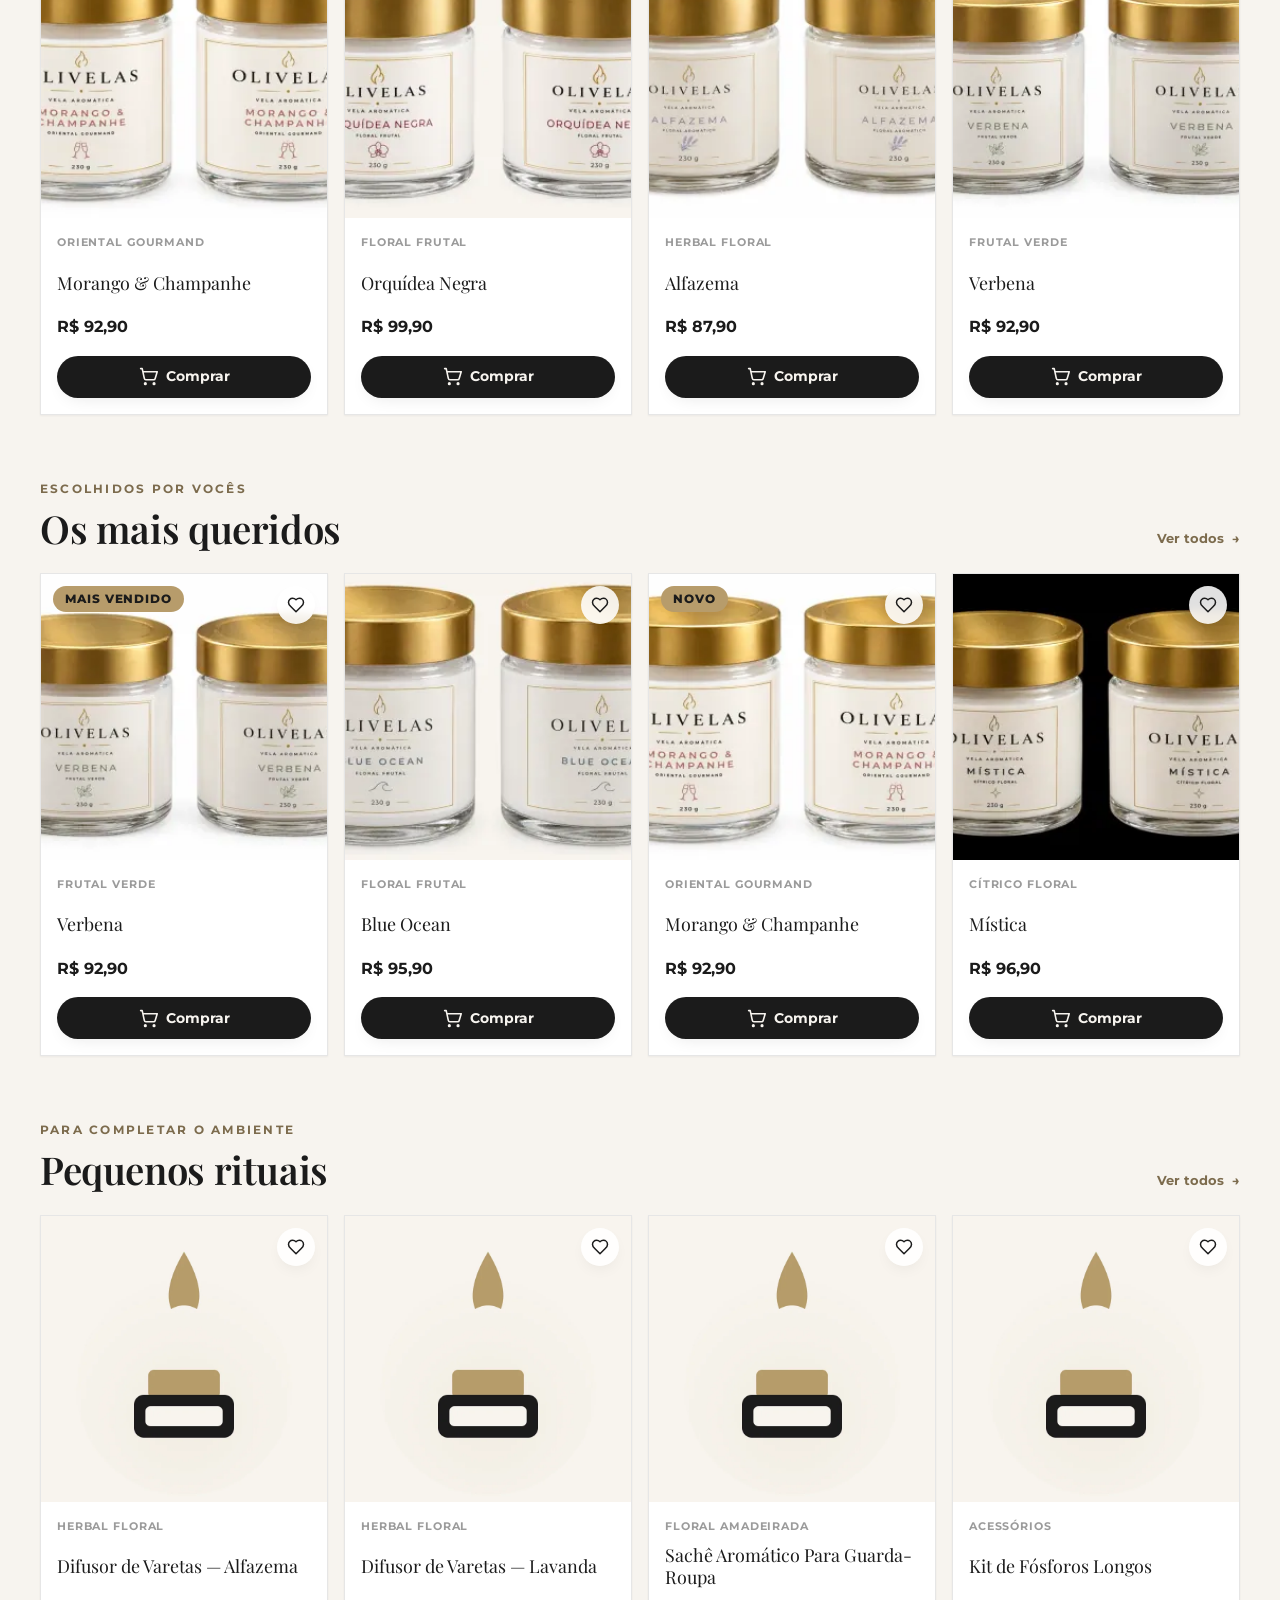
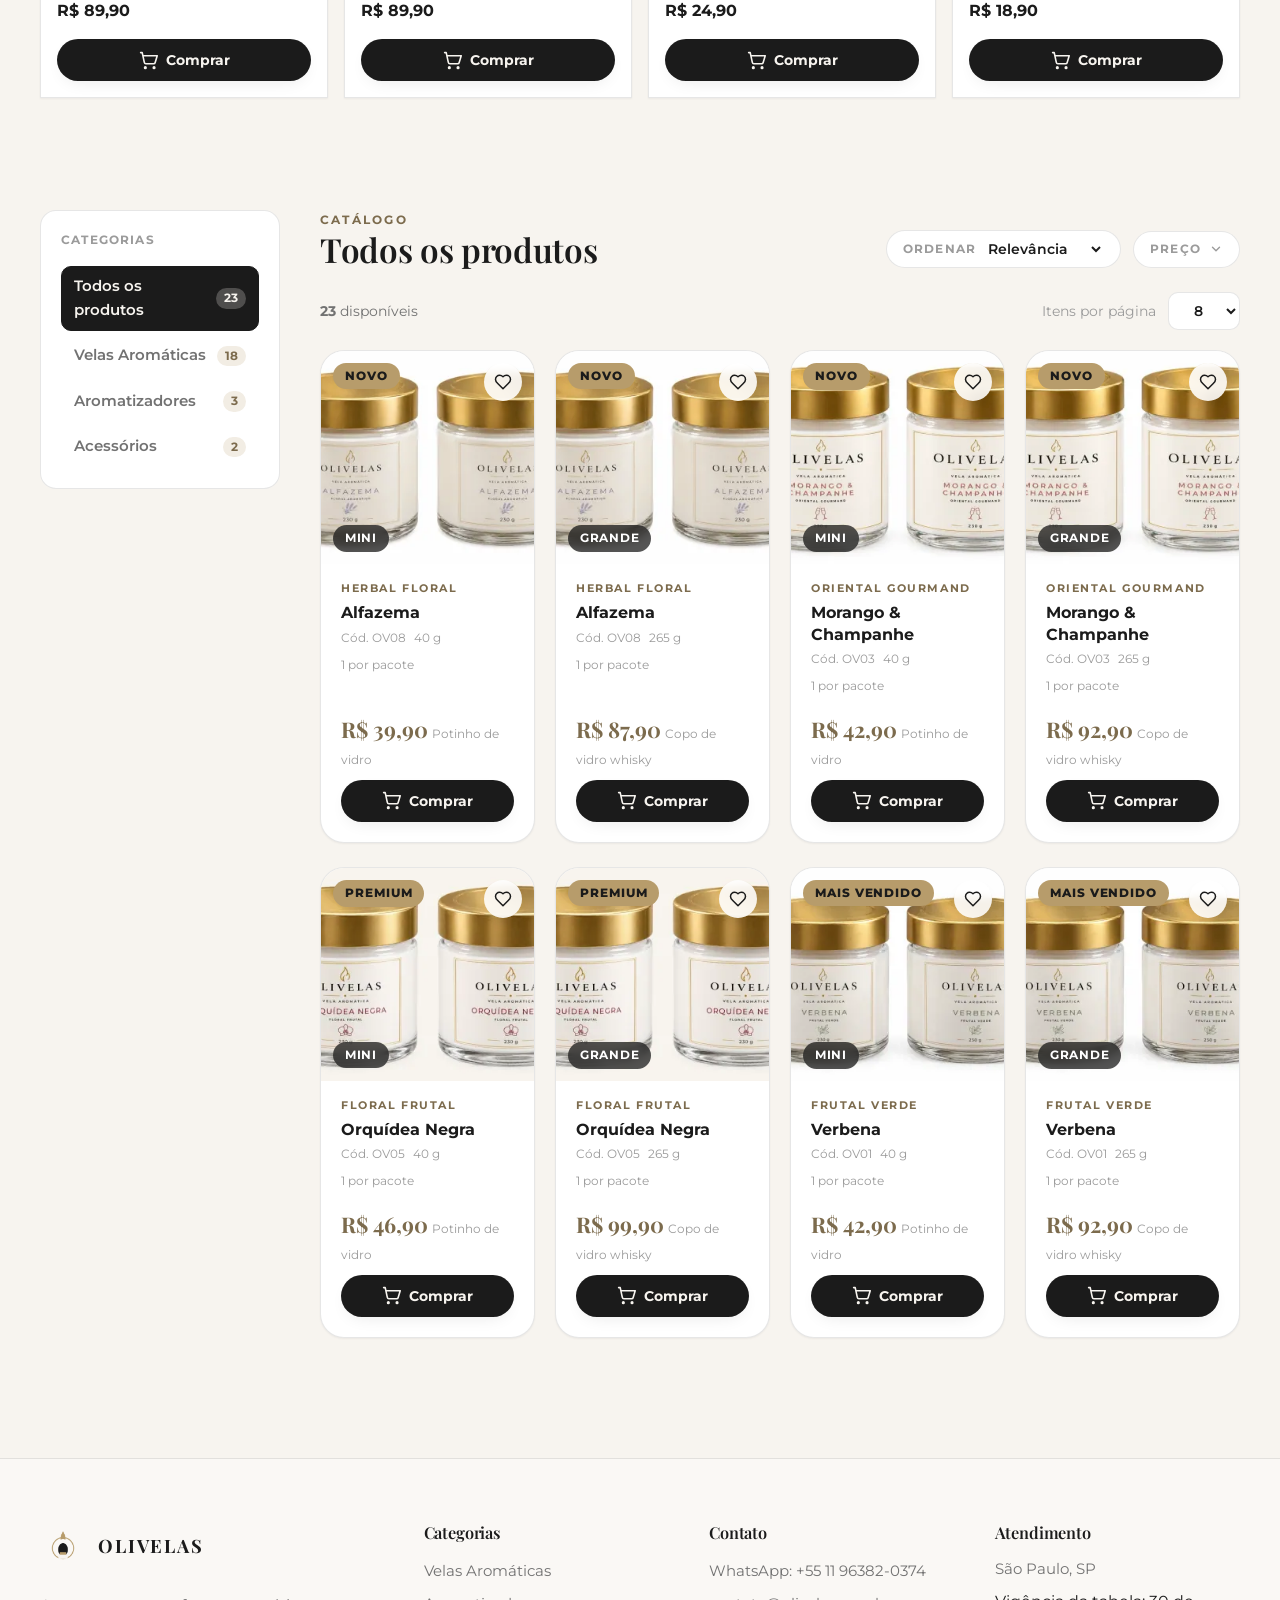
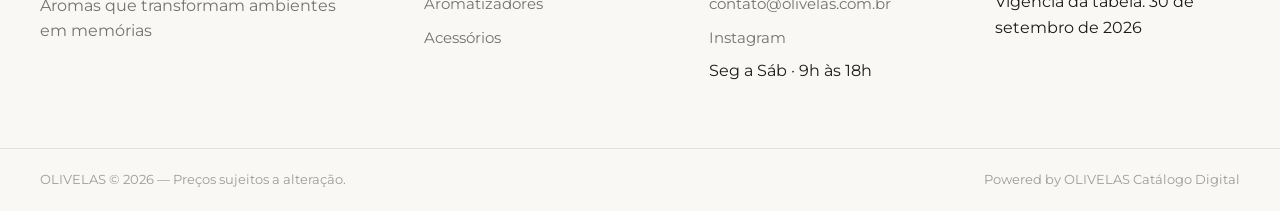
==== commit 989d8300: "Transforma catalogo em vitrine comercial" ====
--- a/index.html
+++ b/index.html
@@ -119,6 +119,41 @@
           </a>
         </div>
       </div>
+    </section>
+
+    <section class="benefits-strip" aria-label="Vantagens OLIVELAS">
+      <div class="container benefits-grid">
+        <div class="benefit-item">
+          <span class="benefit-icon" aria-hidden="true">✦</span>
+          <div><strong>Feito à mão</strong><span>Pequenos lotes e cuidado em cada detalhe</span></div>
+        </div>
+        <div class="benefit-item">
+          <span class="benefit-icon" aria-hidden="true">%</span>
+          <div><strong>Condição especial</strong><span>Consulte o desconto para pagamento via Pix</span></div>
+        </div>
+        <div class="benefit-item">
+          <span class="benefit-icon" aria-hidden="true">♡</span>
+          <div><strong>Escolha com calma</strong><span>Favoritos ficam salvos no seu navegador</span></div>
+        </div>
+        <div class="benefit-item">
+          <span class="benefit-icon" aria-hidden="true">↗</span>
+          <div><strong>Atendimento próximo</strong><span>Finalize seu pedido diretamente pelo WhatsApp</span></div>
+        </div>
+      </div>
+    </section>
+
+    <section class="home-categories" id="colecoes" aria-labelledby="collections-title">
+      <div class="container">
+        <div class="section-heading" data-reveal>
+          <div><p class="overline">Encontre seu ritual</p><h2 id="collections-title">Aromas para cada momento</h2></div>
+          <a class="text-link" href="#produtos">Ver catálogo <span aria-hidden="true">&rarr;</span></a>
+        </div>
+        <div class="category-showcase" id="home-categories"></div>
+      </div>
+    </section>
+
+    <section class="home-featured" id="destaques" aria-label="Seleções de produtos">
+      <div class="container featured-stack" id="home-featured"></div>
     </section>
 
     <!-- Catálogo -->
--- a/assets/css/layout.css
+++ b/assets/css/layout.css
@@ -366,6 +366,247 @@
   font-size: 0.85rem;
   color: rgba(255, 255, 255, 0.66);
 }
+
+/* ---------- HOME COMERCIAL ---------- */
+.benefits-strip {
+  border-bottom: 1px solid var(--color-border);
+  background: var(--color-surface);
+}
+
+.benefits-grid {
+  display: grid;
+  grid-template-columns: repeat(4, 1fr);
+  gap: var(--s-5);
+  padding-block: var(--s-5);
+}
+
+.benefit-item {
+  display: flex;
+  align-items: center;
+  gap: var(--s-3);
+  min-width: 0;
+}
+
+.benefit-icon {
+  display: grid;
+  place-items: center;
+  width: 34px;
+  height: 34px;
+  flex: 0 0 34px;
+  border: 1px solid var(--color-border-strong);
+  border-radius: 50%;
+  color: var(--color-accent-text);
+  font-family: var(--font-heading);
+  font-size: 1.1rem;
+}
+
+.benefit-item div {
+  display: grid;
+  gap: 2px;
+  min-width: 0;
+}
+
+.benefit-item strong {
+  font-size: 0.8rem;
+  color: var(--color-text);
+}
+
+.benefit-item div span {
+  color: var(--color-text-faint);
+  font-size: 0.7rem;
+  line-height: 1.35;
+}
+
+.home-categories,
+.home-featured {
+  padding-block: var(--s-10);
+}
+
+.home-categories {
+  background: var(--color-bg-soft);
+}
+
+.section-heading {
+  display: flex;
+  align-items: end;
+  justify-content: space-between;
+  gap: var(--s-5);
+  margin-bottom: var(--s-6);
+}
+
+.section-heading h2 {
+  margin-top: var(--s-2);
+  font-size: clamp(1.8rem, 3vw, 2.5rem);
+  line-height: 1.1;
+}
+
+.text-link {
+  display: inline-flex;
+  align-items: center;
+  gap: var(--s-2);
+  flex-shrink: 0;
+  color: var(--color-accent-text);
+  font-size: 0.82rem;
+  font-weight: 700;
+}
+
+.text-link:hover { color: var(--color-text); }
+
+.category-showcase {
+  display: grid;
+  grid-template-columns: 1.35fr 1fr 1fr;
+  gap: var(--s-4);
+}
+
+.category-tile {
+  position: relative;
+  min-height: 300px;
+  overflow: hidden;
+  color: #fff;
+  background: var(--tile-tone, var(--brand-ink));
+}
+
+.category-tile:first-child { min-height: 420px; }
+
+.category-tile img,
+.category-tile-shade {
+  position: absolute;
+  inset: 0;
+  width: 100%;
+  height: 100%;
+}
+
+.category-tile img {
+  object-fit: cover;
+  opacity: 0.72;
+  transition: transform var(--t-slow), opacity var(--t-slow);
+}
+
+.category-tile-shade {
+  background: linear-gradient(180deg, rgba(20, 19, 17, 0.04) 25%, rgba(20, 19, 17, 0.82) 100%);
+}
+
+.category-tile-content {
+  position: absolute;
+  inset: auto var(--s-5) var(--s-5);
+  display: grid;
+  gap: var(--s-2);
+}
+
+.category-tile-content strong {
+  font-family: var(--font-heading);
+  font-size: clamp(1.45rem, 2.5vw, 2.2rem);
+  font-weight: 600;
+}
+
+.category-tile-content small {
+  max-width: 340px;
+  color: rgba(255, 255, 255, 0.78);
+  font-size: 0.78rem;
+  line-height: 1.5;
+}
+
+.category-tile-content em {
+  display: inline-flex;
+  align-items: center;
+  gap: var(--s-2);
+  margin-top: var(--s-2);
+  color: #e8ddbf;
+  font-size: 0.78rem;
+  font-style: normal;
+  font-weight: 700;
+}
+
+.category-tile:hover img { opacity: 0.9; transform: scale(1.04); }
+
+.home-featured { background: var(--color-bg); }
+
+.featured-stack {
+  display: grid;
+  gap: var(--s-10);
+}
+
+.featured-section { min-width: 0; }
+
+.home-product-rail {
+  display: grid;
+  grid-template-columns: repeat(4, minmax(0, 1fr));
+  gap: var(--s-4);
+}
+
+.home-product-card {
+  min-width: 0;
+  background: var(--color-surface);
+  border: 1px solid var(--color-border);
+  box-shadow: var(--shadow-xs);
+  transition: transform var(--t-fast), box-shadow var(--t-fast);
+}
+
+.home-product-card:hover {
+  transform: translateY(-4px);
+  box-shadow: var(--shadow-md);
+}
+
+.home-product-media {
+  position: relative;
+  aspect-ratio: 1 / 1;
+  overflow: hidden;
+  background: var(--color-bg-soft);
+}
+
+.home-product-media img {
+  width: 100%;
+  height: 100%;
+  object-fit: cover;
+  transition: transform var(--t-med);
+}
+
+.home-product-card:hover .home-product-media img { transform: scale(1.04); }
+
+.home-product-media .badge-chip { position: absolute; top: var(--s-3); left: var(--s-3); z-index: 2; }
+
+.home-product-media .card-fav {
+  top: var(--s-3);
+  right: var(--s-3);
+  z-index: 3;
+  opacity: 1;
+}
+
+.home-product-open {
+  position: absolute;
+  inset: 0;
+  z-index: 1;
+  cursor: pointer;
+}
+
+.home-product-body {
+  display: grid;
+  gap: var(--s-2);
+  padding: var(--s-4);
+}
+
+.home-product-body > span {
+  color: var(--color-text-faint);
+  font-size: 0.68rem;
+  font-weight: 700;
+  text-transform: uppercase;
+  letter-spacing: 0.08em;
+}
+
+.home-product-name {
+  min-height: 2.6em;
+  color: var(--color-text);
+  font-family: var(--font-heading);
+  font-size: 1.12rem;
+  line-height: 1.25;
+  text-align: left;
+}
+
+.home-product-name:hover { color: var(--color-accent-text); }
+
+.home-product-body > strong { font-size: 1rem; }
+
+.home-product-body .btn { width: 100%; margin-top: var(--s-2); }
 
 /* ---------- LAYOUT DO CATÁLOGO: SIDEBAR + GRADE ---------- */
 .catalog-layout {
--- a/assets/css/responsive.css
+++ b/assets/css/responsive.css
@@ -6,6 +6,10 @@
 @media (max-width: 1200px) {
   .card-grid {
     grid-template-columns: repeat(3, 1fr);
+  }
+
+  .home-product-rail {
+    grid-template-columns: repeat(3, minmax(0, 1fr));
   }
 }
 
@@ -34,6 +38,23 @@
 @media (max-width: 920px) {
   .card-grid {
     grid-template-columns: repeat(2, 1fr);
+  }
+
+  .benefits-grid {
+    grid-template-columns: repeat(2, 1fr);
+  }
+
+  .category-showcase {
+    grid-template-columns: repeat(2, 1fr);
+  }
+
+  .category-tile:first-child {
+    grid-column: 1 / -1;
+    min-height: 300px;
+  }
+
+  .home-product-rail {
+    grid-template-columns: repeat(2, minmax(0, 1fr));
   }
 
   .catalog-head {
@@ -218,6 +239,46 @@
   .toasts {
     bottom: var(--s-4);
   }
+
+  .benefits-grid {
+    grid-template-columns: 1fr;
+    gap: var(--s-4);
+  }
+
+  .home-categories,
+  .home-featured {
+    padding-block: var(--s-8);
+  }
+
+  .section-heading {
+    align-items: flex-start;
+    flex-direction: column;
+    gap: var(--s-3);
+  }
+
+  .category-showcase {
+    grid-template-columns: 1fr;
+  }
+
+  .category-tile,
+  .category-tile:first-child {
+    min-height: 280px;
+    grid-column: auto;
+  }
+
+  .home-product-rail {
+    display: flex;
+    gap: var(--s-3);
+    overflow-x: auto;
+    padding: 2px 2px var(--s-3);
+    scroll-snap-type: x mandatory;
+    scrollbar-width: thin;
+  }
+
+  .home-product-card {
+    flex: 0 0 min(78vw, 290px);
+    scroll-snap-align: start;
+  }
 }
 
 /* ---------- Impressão ---------- */
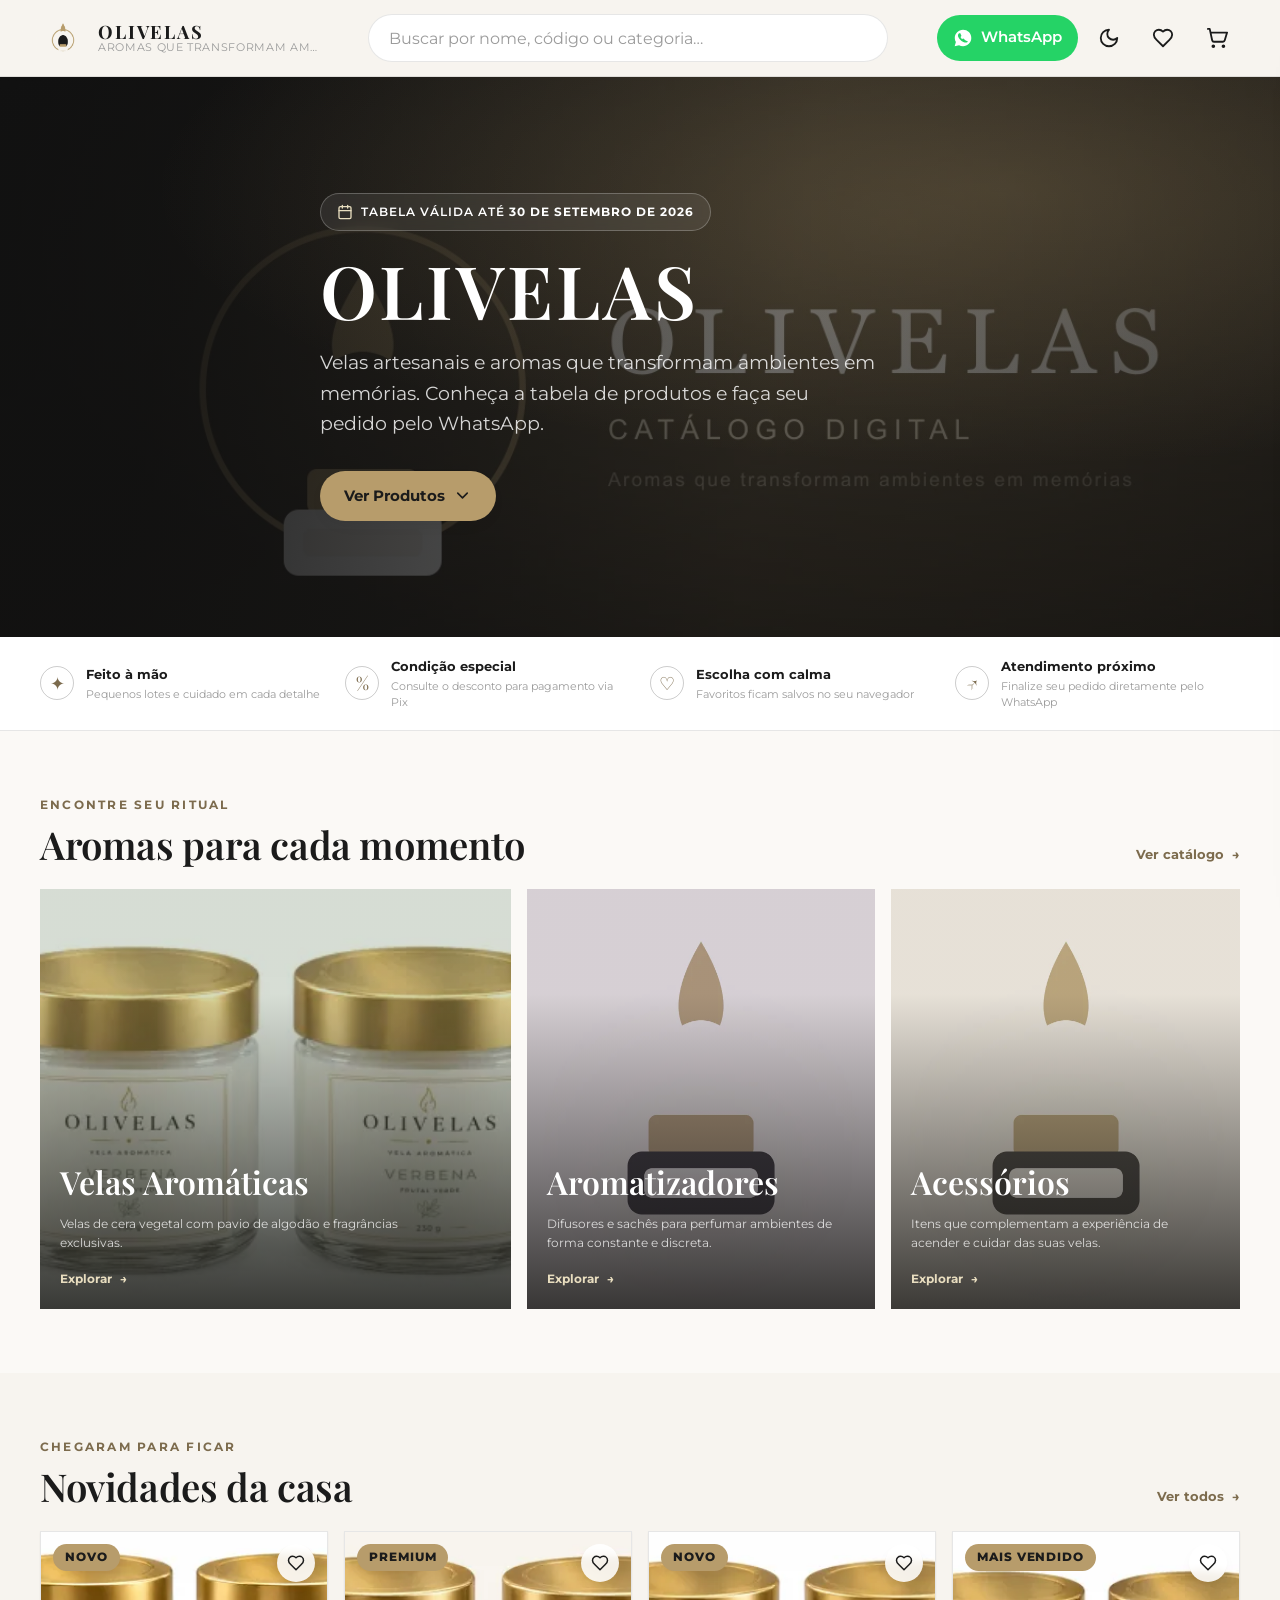
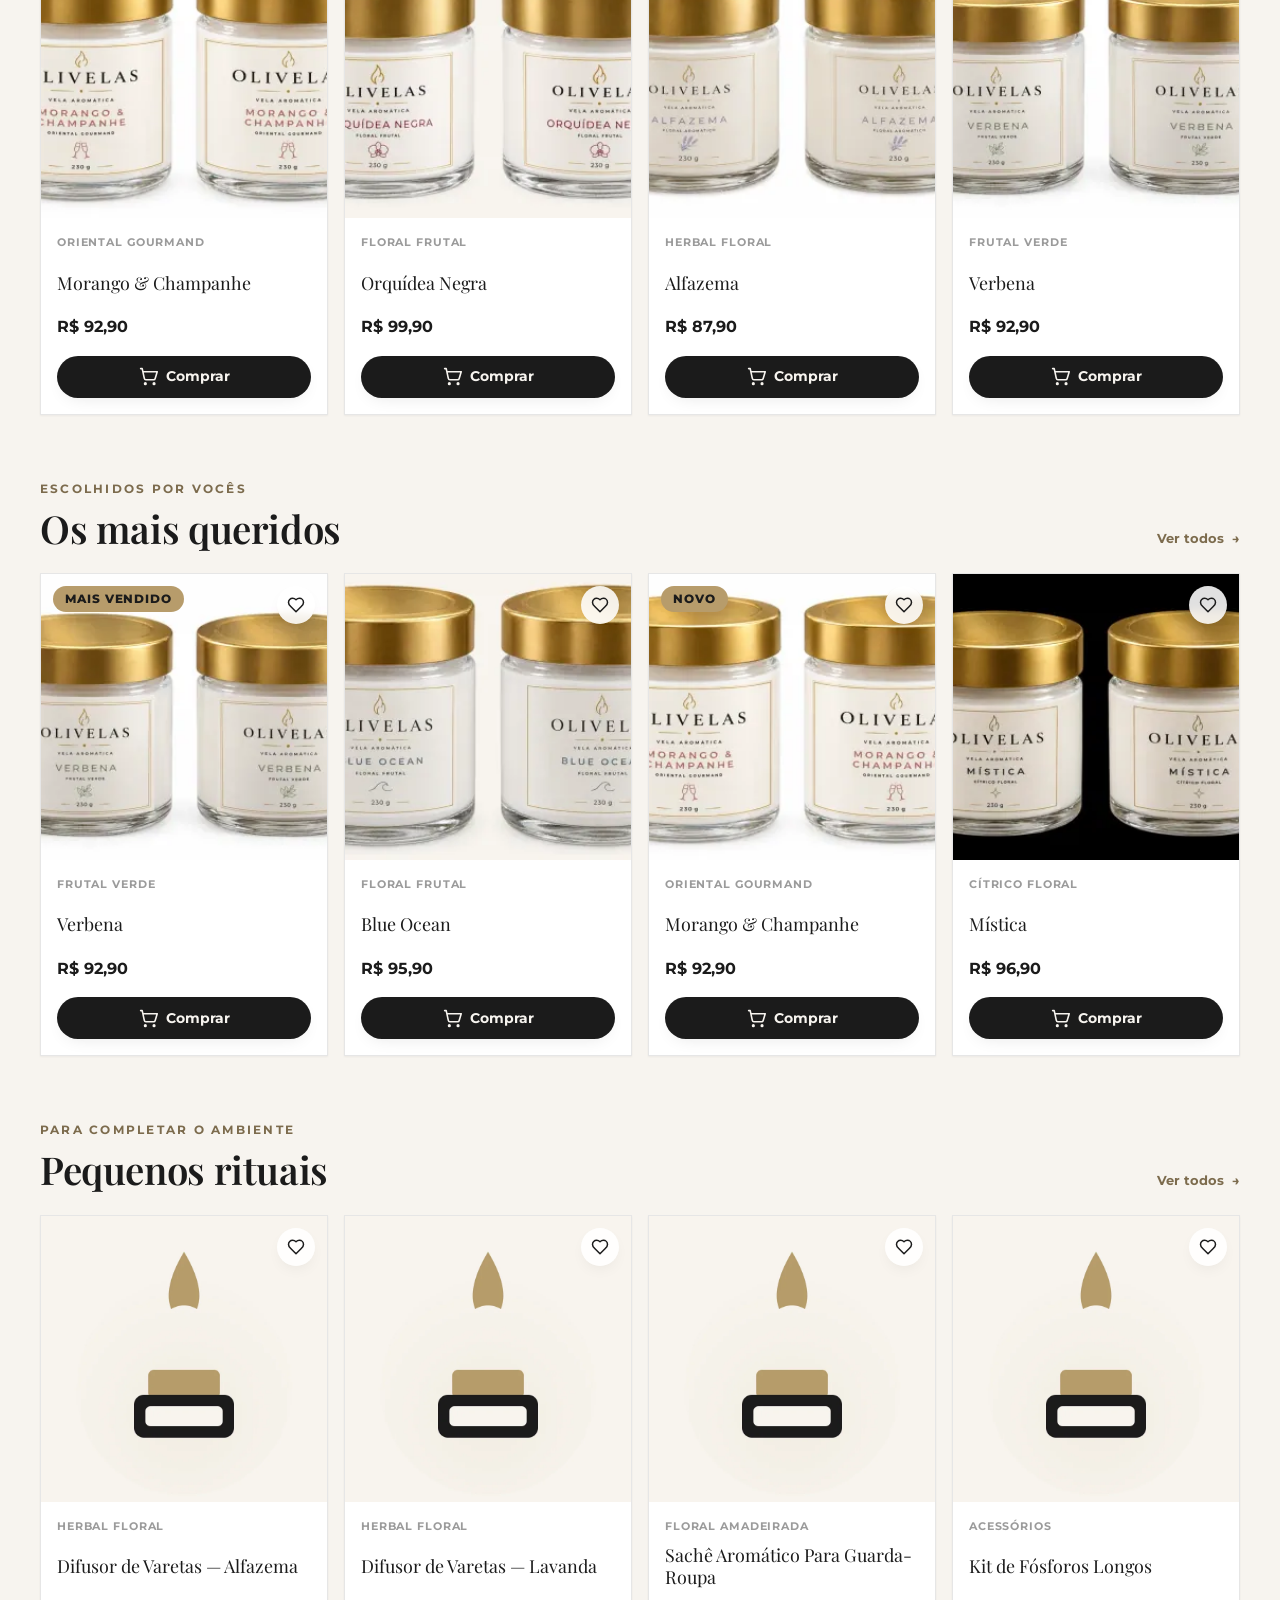
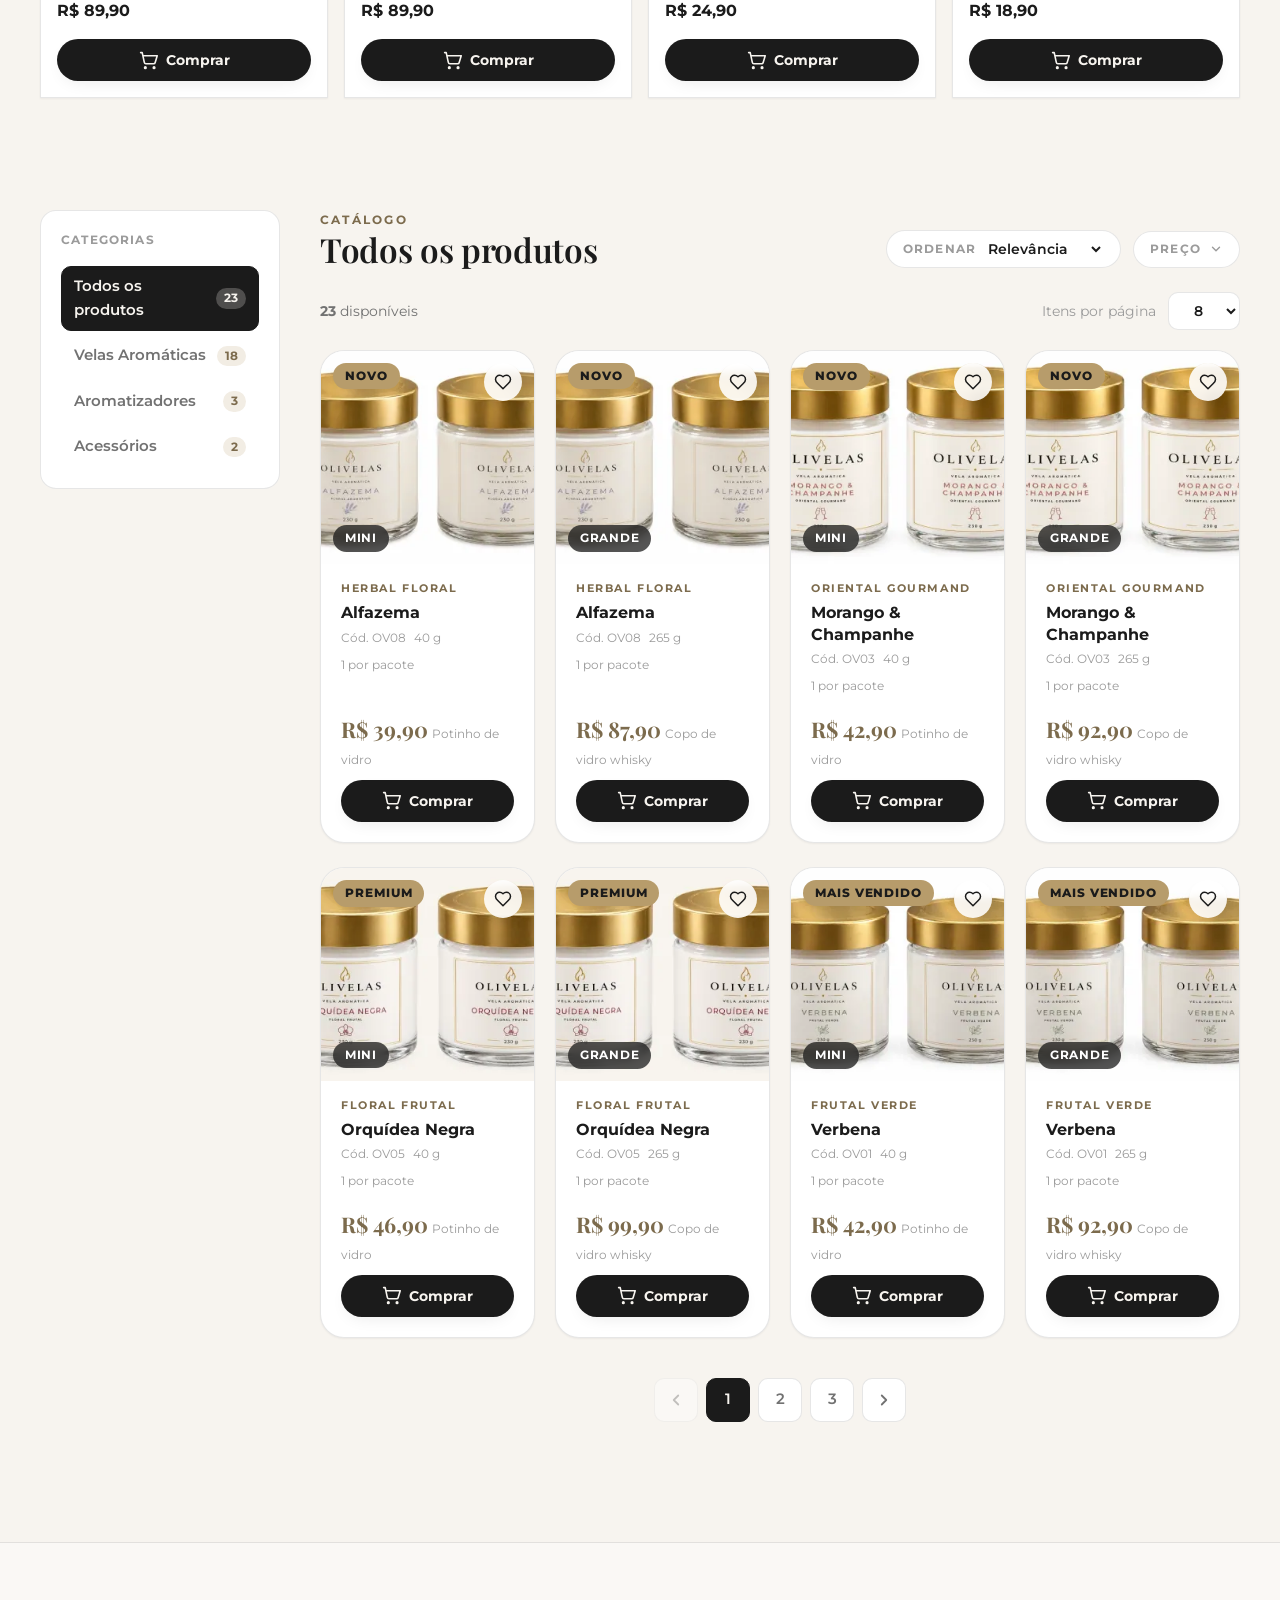
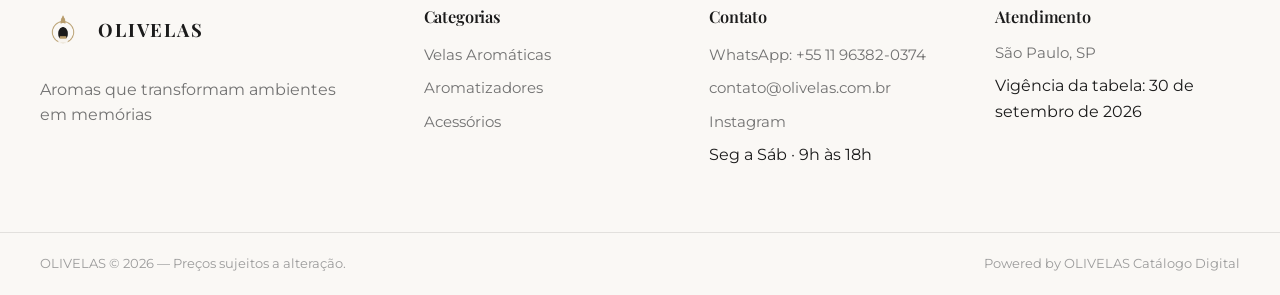
==== commit 965fd654: "Corrige navegacao da paginacao" ====
--- a/index.html
+++ b/index.html
@@ -229,11 +229,11 @@
       </div>
 
       <div class="card-grid" id="grid" aria-busy="true">
+      </div>
 
       <nav class="pagination" id="pagination" aria-label="Paginação de produtos"></nav>
 
       <div class="empty-state" id="empty" aria-live="polite"></div>
-        </div>
       </div>
     </section>
 
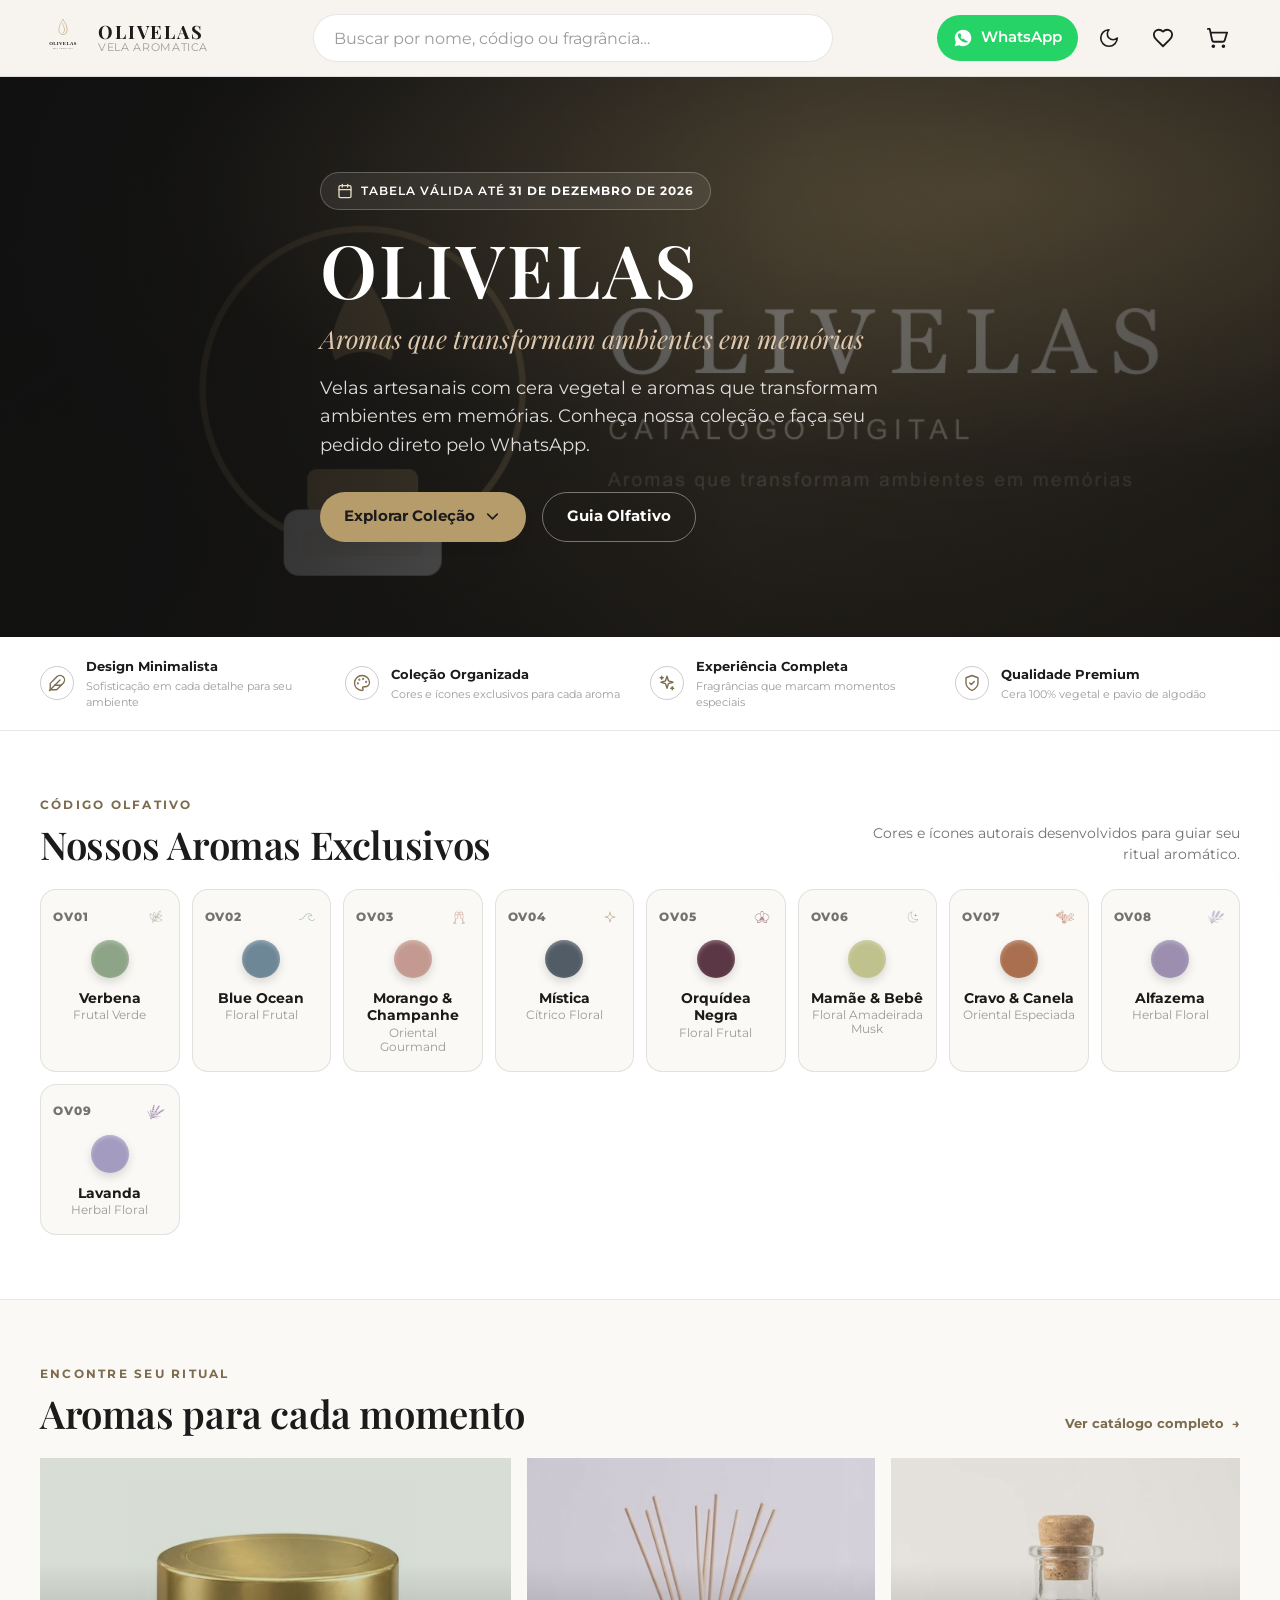
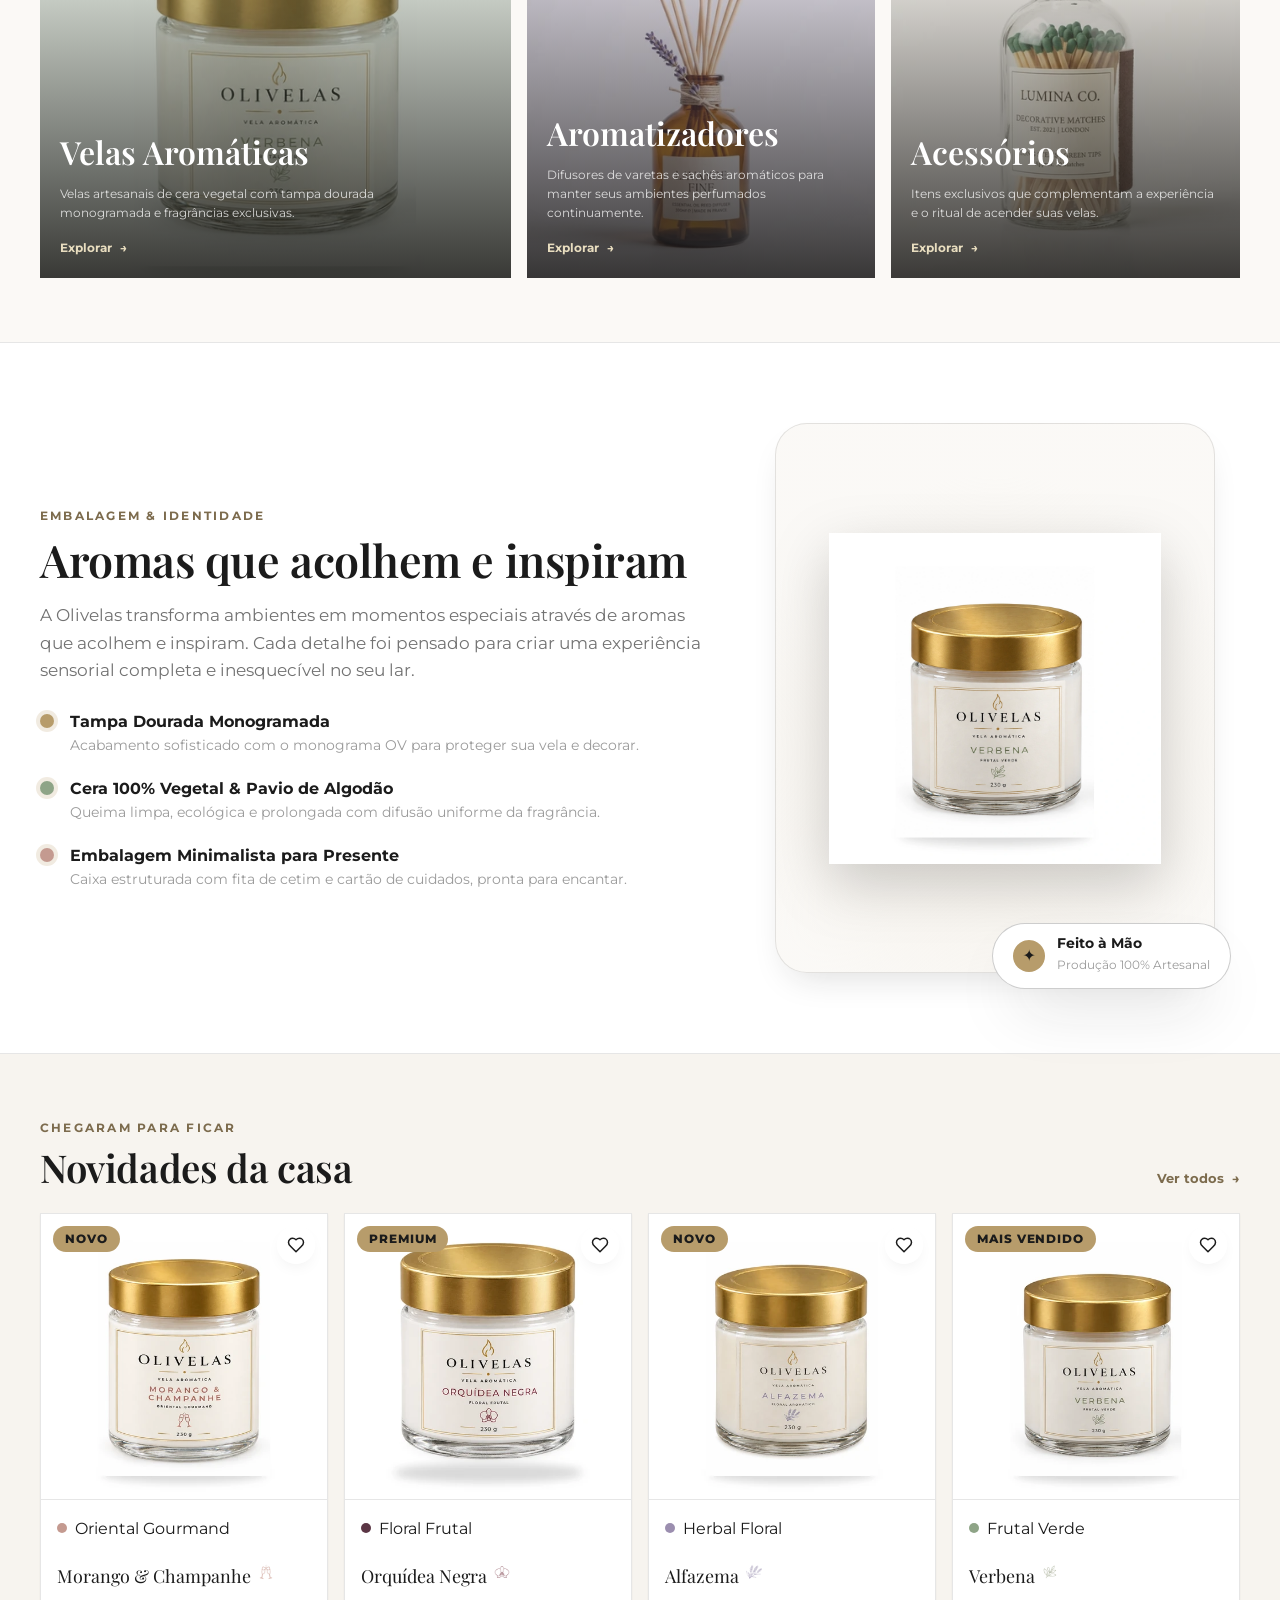
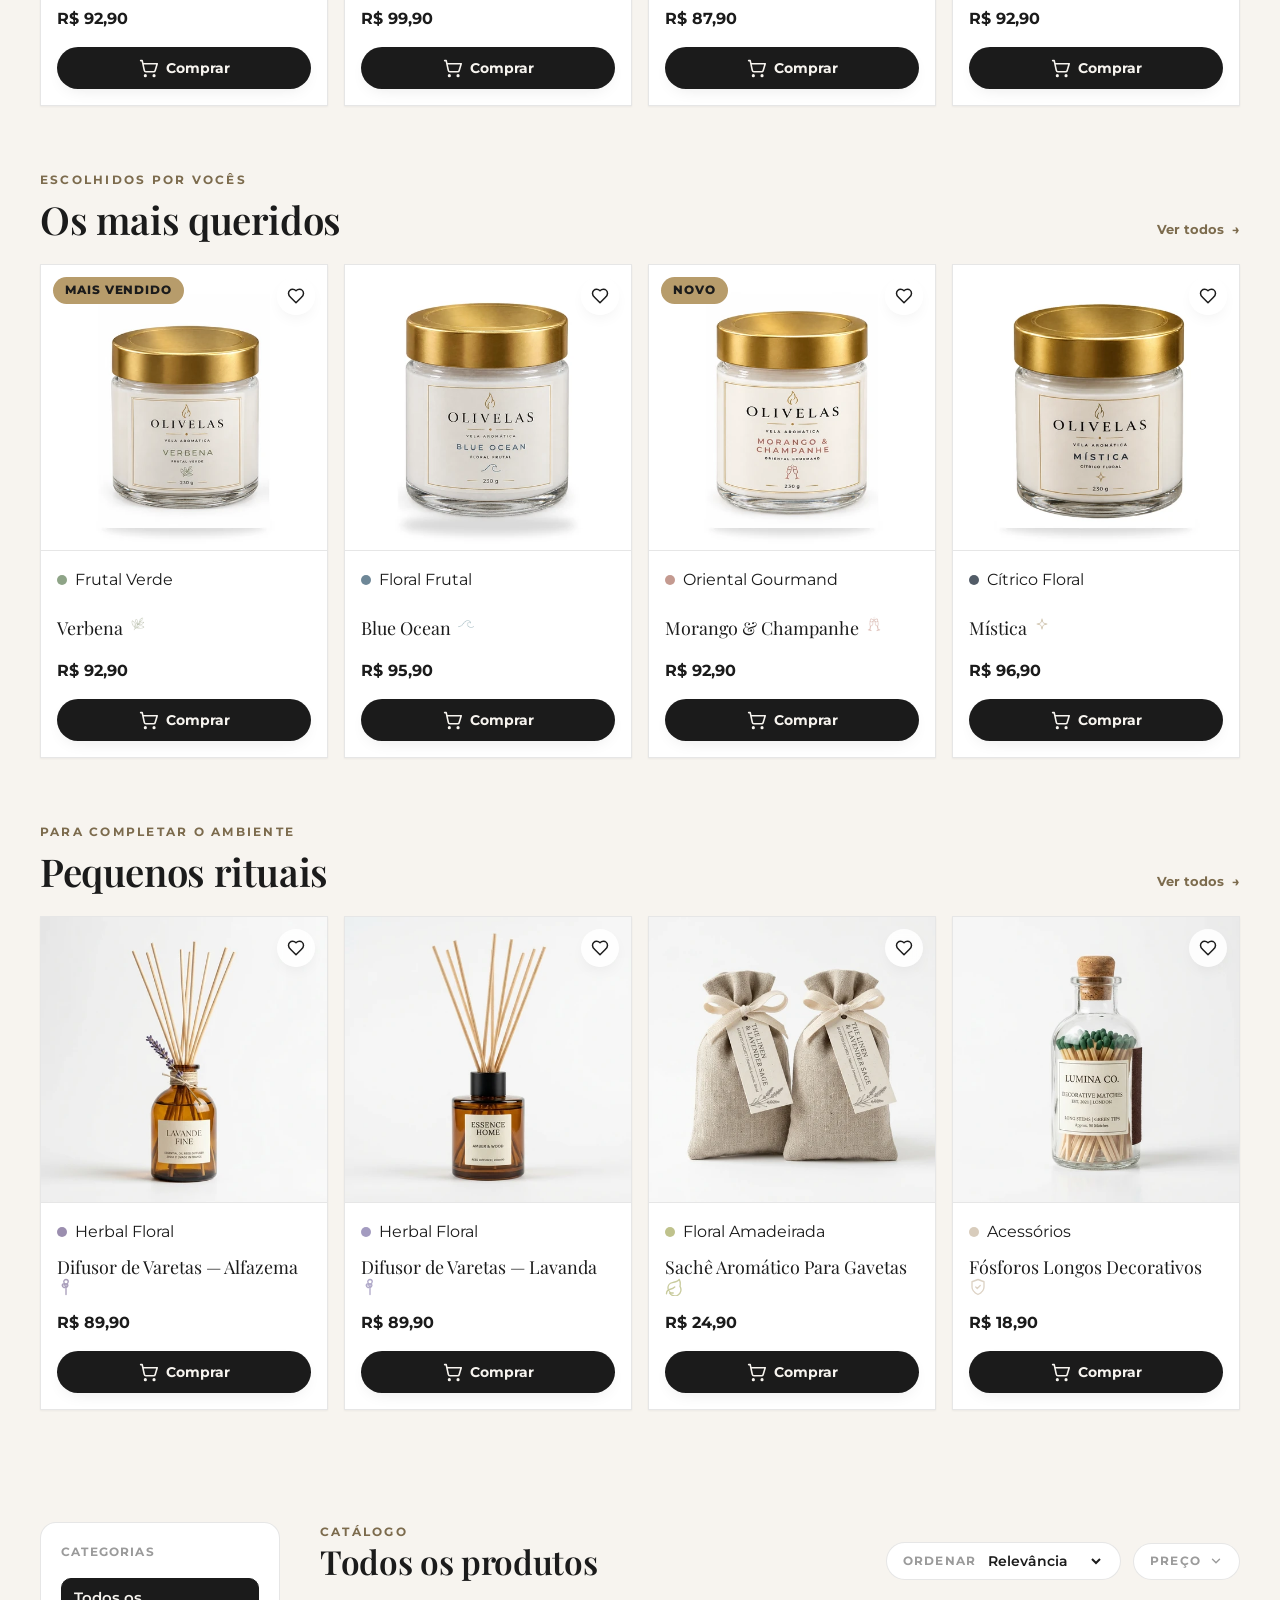
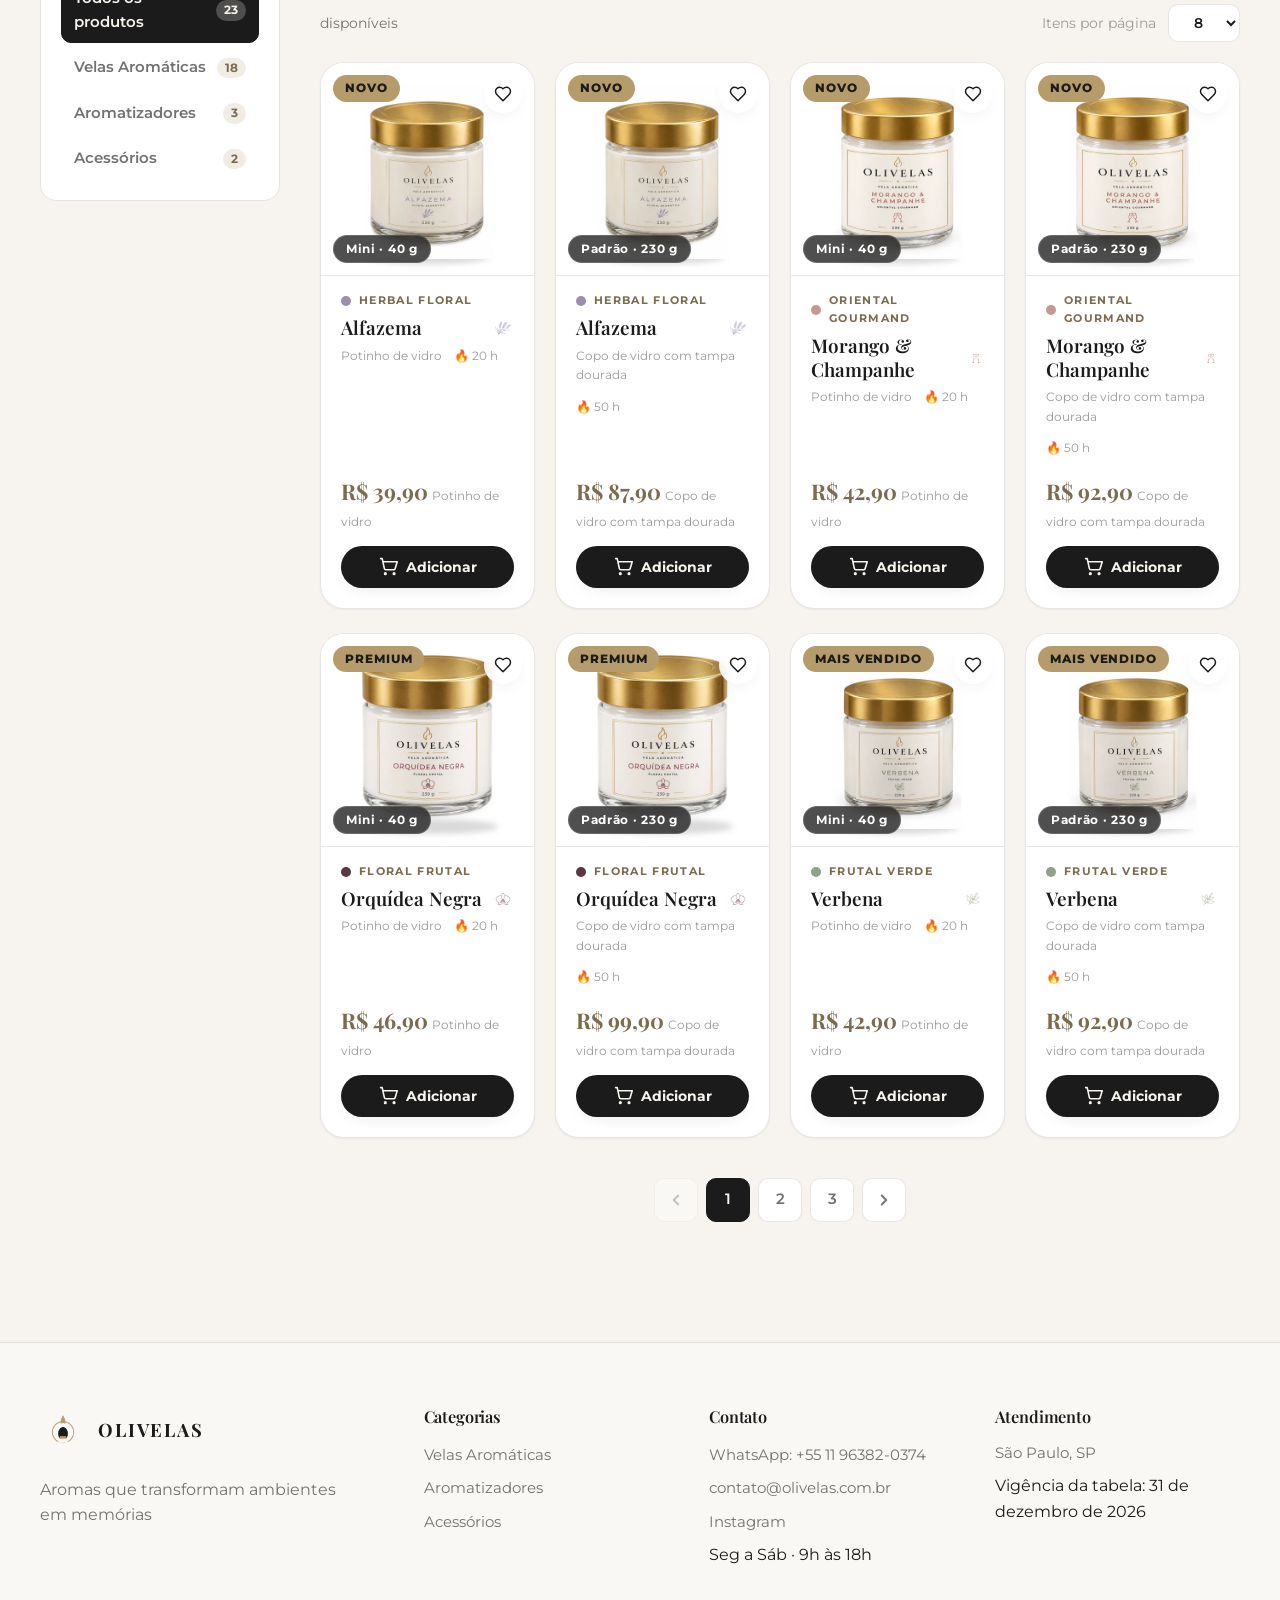
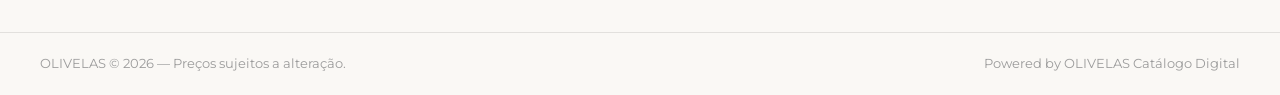
==== commit e1fe9a1f: "feat: atualiza catalogo Olivelas com fotos tratadas, novos icones e melhorias na UI/UX" ====
--- a/index.html
+++ b/index.html
@@ -66,17 +66,17 @@
   <header class="site-header" id="topo">
     <div class="container header-inner">
       <a class="brand" href="#topo" aria-label="OLIVELAS — início">
-        <img class="brand-logo" src="assets/images/logo.png" alt="" width="46" height="46" fetchpriority="high">
+        <img class="brand-logo" src="assets/images/logo.svg" alt="OLIVELAS logo" width="46" height="46" fetchpriority="high">
         <span class="brand-text">
           <strong id="brand-name">OLIVELAS</strong>
-          <small id="brand-slogan">Aromas que transformam ambientes</small>
+          <small id="brand-slogan">Vela Aromática</small>
         </span>
       </a>
 
       <div class="header-search" role="search">
         <label class="visually-hidden" for="search">Buscar produtos por nome, código ou categoria</label>
         <input id="search" type="search" autocomplete="off" spellcheck="false"
-          placeholder="Buscar por nome, código ou categoria…" aria-label="Buscar produtos">
+          placeholder="Buscar por nome, código ou fragrância…" aria-label="Buscar produtos">
         <button type="button" class="header-search-clear" id="search-clear" aria-label="Limpar busca">✕</button>
       </div>
 
@@ -108,47 +108,125 @@
       <div class="container hero-inner" data-reveal>
         <div class="hero-chip" id="hero-date">
           <svg viewBox="0 0 24 24" fill="none" stroke="currentColor" stroke-width="2" stroke-linecap="round" stroke-linejoin="round" aria-hidden="true"><rect width="18" height="18" x="3" y="4" rx="2"/><path d="M16 2v4M8 2v4M3 10h18"/></svg>
-          <span>Carregando vigência da tabela…</span>
+          <span>Catálogo Digital Olivelas</span>
         </div>
         <h1 class="hero-title" id="hero-title">OLIVELAS</h1>
-        <p class="hero-sub" id="hero-sub"></p>
+        <p class="hero-tagline">Aromas que transformam ambientes em memórias</p>
+        <p class="hero-sub" id="hero-sub">Velas artesanais com cera 100% vegetal e aromas que transformam ambientes em memórias. Conheça nossa coleção e faça seu pedido pelo WhatsApp.</p>
         <div class="hero-cta-row">
           <a href="#produtos" class="btn btn-accent" id="hero-cta">
-            Ver Produtos
+            Explorar Coleção
             <svg viewBox="0 0 24 24" fill="none" stroke="currentColor" stroke-width="2" stroke-linecap="round" stroke-linejoin="round" aria-hidden="true"><path d="m6 9 6 6 6-6"/></svg>
           </a>
-        </div>
-      </div>
-    </section>
-
-    <section class="benefits-strip" aria-label="Vantagens OLIVELAS">
+          <a href="#guia-olfativo" class="btn btn-ghost" style="color:#fff;border-color:rgba(255,255,255,0.4)">
+            Guia Olfativo
+          </a>
+        </div>
+      </div>
+    </section>
+
+    <!-- Pilares de Marca / Detalhes que fazem a diferença -->
+    <section class="benefits-strip" aria-label="Pilares OLIVELAS">
       <div class="container benefits-grid">
         <div class="benefit-item">
-          <span class="benefit-icon" aria-hidden="true">✦</span>
-          <div><strong>Feito à mão</strong><span>Pequenos lotes e cuidado em cada detalhe</span></div>
+          <span class="benefit-icon" aria-hidden="true">
+            <svg viewBox="0 0 24 24" fill="none" stroke="currentColor" stroke-width="1.8" stroke-linecap="round" stroke-linejoin="round" width="18" height="18"><path d="M20.24 12.24a6 6 0 0 0-8.49-8.49L3 12.5V21h8.5z"/><line x1="16" y1="8" x2="2" y2="22"/><line x1="17.5" y1="15" x2="9" y2="15"/></svg>
+          </span>
+          <div><strong>Design Minimalista</strong><span>Sofisticação em cada detalhe para seu ambiente</span></div>
         </div>
         <div class="benefit-item">
-          <span class="benefit-icon" aria-hidden="true">%</span>
-          <div><strong>Condição especial</strong><span>Consulte o desconto para pagamento via Pix</span></div>
+          <span class="benefit-icon" aria-hidden="true">
+            <svg viewBox="0 0 24 24" fill="none" stroke="currentColor" stroke-width="1.8" stroke-linecap="round" stroke-linejoin="round" width="18" height="18"><circle cx="13.5" cy="6.5" r=".5" fill="currentColor"/><circle cx="17.5" cy="10.5" r=".5" fill="currentColor"/><circle cx="8.5" cy="7.5" r=".5" fill="currentColor"/><circle cx="6.5" cy="12.5" r=".5" fill="currentColor"/><path d="M12 2C6.5 2 2 6.5 2 12s4.5 10 10 10c.93 0 1.5-.67 1.5-1.5 0-.39-.15-.74-.39-1.01-.24-.26-.38-.61-.38-.99 0-.83.67-1.5 1.5-1.5H16c3.31 0 6-2.69 6-6 0-4.97-4.48-9-10-9z"/></svg>
+          </span>
+          <div><strong>Coleção Organizada</strong><span>Cores e ícones exclusivos para cada aroma</span></div>
         </div>
         <div class="benefit-item">
-          <span class="benefit-icon" aria-hidden="true">♡</span>
-          <div><strong>Escolha com calma</strong><span>Favoritos ficam salvos no seu navegador</span></div>
+          <span class="benefit-icon" aria-hidden="true">
+            <svg viewBox="0 0 24 24" fill="none" stroke="currentColor" stroke-width="1.8" stroke-linecap="round" stroke-linejoin="round" width="18" height="18"><path d="m12 3-1.9 6.1L4 11l6.1 1.9L12 19l1.9-6.1L20 11l-6.1-1.9L12 3Z"/><path d="M5 3v4M3 5h4M19 17v4M17 19h4"/></svg>
+          </span>
+          <div><strong>Experiência Completa</strong><span>Fragrâncias que marcam momentos especiais</span></div>
         </div>
         <div class="benefit-item">
-          <span class="benefit-icon" aria-hidden="true">↗</span>
-          <div><strong>Atendimento próximo</strong><span>Finalize seu pedido diretamente pelo WhatsApp</span></div>
-        </div>
-      </div>
-    </section>
-
+          <span class="benefit-icon" aria-hidden="true">
+            <svg viewBox="0 0 24 24" fill="none" stroke="currentColor" stroke-width="1.8" stroke-linecap="round" stroke-linejoin="round" width="18" height="18"><path d="M12 22s8-4 8-10V5l-8-3-8 3v7c0 6 8 10 8 10z"/><path d="m9 12 2 2 4-4"/></svg>
+          </span>
+          <div><strong>Qualidade Premium</strong><span>Cera 100% vegetal e pavio de algodão</span></div>
+        </div>
+      </div>
+    </section>
+
+    <!-- Sistema de Cores e Guia Olfativo -->
+    <section class="aroma-guide-section" id="guia-olfativo" aria-labelledby="aroma-guide-title">
+      <div class="container">
+        <div class="section-heading" data-reveal>
+          <div>
+            <p class="overline">Código Olfativo</p>
+            <h2 id="aroma-guide-title">Nossos Aromas Exclusivos</h2>
+          </div>
+          <p class="section-desc-side">Cores e ícones autorais desenvolvidos para guiar seu ritual aromático.</p>
+        </div>
+        <div class="aroma-palette-grid" id="aroma-palette">
+          <!-- Renderizado dinamicamente via JS -->
+        </div>
+      </div>
+    </section>
+
+    <!-- Coleções em Destaque -->
     <section class="home-categories" id="colecoes" aria-labelledby="collections-title">
       <div class="container">
         <div class="section-heading" data-reveal>
           <div><p class="overline">Encontre seu ritual</p><h2 id="collections-title">Aromas para cada momento</h2></div>
-          <a class="text-link" href="#produtos">Ver catálogo <span aria-hidden="true">&rarr;</span></a>
+          <a class="text-link" href="#produtos">Ver catálogo completo <span aria-hidden="true">&rarr;</span></a>
         </div>
         <div class="category-showcase" id="home-categories"></div>
+      </div>
+    </section>
+
+    <!-- Manifesto & Experiência Olivelas -->
+    <section class="brand-story-section" id="experiencia" aria-label="A Experiência Olivelas">
+      <div class="container story-grid" data-reveal>
+        <div class="story-content">
+          <p class="overline">Embalagem & Identidade</p>
+          <h2>Aromas que acolhem e inspiram</h2>
+          <p class="story-lead">A Olivelas transforma ambientes em momentos especiais através de aromas que acolhem e inspiram. Cada detalhe foi pensado para criar uma experiência sensorial completa e inesquecível no seu lar.</p>
+          <div class="story-features">
+            <div class="story-feature-item">
+              <span class="story-dot" style="background:#B79C6B"></span>
+              <div>
+                <strong>Tampa Dourada Monogramada</strong>
+                <p>Acabamento sofisticado com o monograma OV para proteger sua vela e decorar.</p>
+              </div>
+            </div>
+            <div class="story-feature-item">
+              <span class="story-dot" style="background:#8EA487"></span>
+              <div>
+                <strong>Cera 100% Vegetal & Pavio de Algodão</strong>
+                <p>Queima limpa, ecológica e prolongada com difusão uniforme da fragrância.</p>
+              </div>
+            </div>
+            <div class="story-feature-item">
+              <span class="story-dot" style="background:#C49A90"></span>
+              <div>
+                <strong>Embalagem Minimalista para Presente</strong>
+                <p>Caixa estruturada com fita de cetim e cartão de cuidados, pronta para encantar.</p>
+              </div>
+            </div>
+          </div>
+        </div>
+        <div class="story-visual">
+          <div class="story-card-composition">
+            <div class="story-candle-preview">
+              <img src="assets/images/products/verbena.webp" alt="Vela artesanal Verbena Olivelas" loading="lazy">
+            </div>
+            <div class="story-badge-floating">
+              <span class="story-flame-icon">✦</span>
+              <div>
+                <strong>Feito à Mão</strong>
+                <small>Produção 100% Artesanal</small>
+              </div>
+            </div>
+          </div>
+        </div>
       </div>
     </section>
 
--- a/assets/css/layout.css
+++ b/assets/css/layout.css
@@ -348,10 +348,20 @@
   color: #dfc9ae;
 }
 
+.hero-tagline {
+  font-family: var(--font-heading);
+  font-style: italic;
+  font-size: clamp(1.2rem, 2.2vw, 1.6rem);
+  color: #dfc9ae;
+  line-height: 1.25;
+  margin-top: -6px;
+}
+
 .hero-sub {
-  font-size: clamp(1rem, 1.6vw, 1.18rem);
-  color: rgba(255, 255, 255, 0.82);
-  max-width: 560px;
+  font-size: clamp(0.95rem, 1.4vw, 1.12rem);
+  color: rgba(255, 255, 255, 0.85);
+  max-width: 580px;
+  line-height: 1.6;
 }
 
 .hero-cta-row {
@@ -417,6 +427,253 @@
   line-height: 1.35;
 }
 
+/* ---------- GUIA OLFATIVO / SISTEMA DE CORES ---------- */
+.aroma-guide-section {
+  padding-block: var(--s-10);
+  background: var(--color-surface);
+  border-bottom: 1px solid var(--color-border);
+}
+
+.section-desc-side {
+  max-width: 380px;
+  font-size: 0.88rem;
+  color: var(--color-text-soft);
+  line-height: 1.5;
+  text-align: right;
+}
+
+@media (max-width: 768px) {
+  .section-desc-side {
+    text-align: left;
+  }
+}
+
+.aroma-palette-grid {
+  display: grid;
+  grid-template-columns: repeat(auto-fit, minmax(130px, 1fr));
+  gap: var(--s-3);
+}
+
+.aroma-swatch-card {
+  display: flex;
+  flex-direction: column;
+  align-items: center;
+  text-align: center;
+  padding: var(--s-4) var(--s-3);
+  background: var(--color-bg-soft);
+  border: 1px solid var(--color-border);
+  border-radius: var(--r-md);
+  cursor: pointer;
+  transition: transform var(--t-med) var(--ease-out), box-shadow var(--t-med), border-color var(--t-med);
+  color: var(--color-text);
+  position: relative;
+  overflow: hidden;
+}
+
+.aroma-swatch-card:hover {
+  transform: translateY(-4px);
+  box-shadow: var(--shadow-sm);
+  border-color: var(--aroma-color, var(--color-accent));
+}
+
+.aroma-swatch-head {
+  display: flex;
+  justify-content: space-between;
+  align-items: center;
+  width: 100%;
+  margin-bottom: var(--s-3);
+}
+
+.aroma-code {
+  font-size: 0.72rem;
+  font-weight: 800;
+  letter-spacing: 0.08em;
+  color: var(--color-text-soft);
+}
+
+.aroma-icon {
+  display: inline-flex;
+  color: var(--aroma-color, var(--color-accent-text));
+}
+
+.aroma-icon svg {
+  width: 18px;
+  height: 18px;
+}
+
+.aroma-swatch-circle {
+  width: 38px;
+  height: 38px;
+  border-radius: 50%;
+  box-shadow: 0 4px 10px rgba(0, 0, 0, 0.14), inset 0 2px 4px rgba(255, 255, 255, 0.3);
+  margin-bottom: var(--s-3);
+  transition: transform var(--t-fast);
+}
+
+.aroma-swatch-card:hover .aroma-swatch-circle {
+  transform: scale(1.12);
+}
+
+.aroma-name {
+  font-family: var(--font-body);
+  font-size: 0.88rem;
+  font-weight: 700;
+  color: var(--color-text);
+  line-height: 1.25;
+  margin-bottom: 2px;
+}
+
+.aroma-family {
+  font-size: 0.72rem;
+  color: var(--color-text-faint);
+  line-height: 1.2;
+}
+
+/* ---------- BRAND STORY / EXPERIÊNCIA ---------- */
+.brand-story-section {
+  padding-block: var(--s-11);
+  background: var(--color-surface);
+  border-block: 1px solid var(--color-border);
+}
+
+.story-grid {
+  display: grid;
+  grid-template-columns: 1.15fr 0.85fr;
+  gap: var(--s-9);
+  align-items: center;
+}
+
+.story-content h2 {
+  font-size: clamp(2rem, 3.5vw, 2.8rem);
+  line-height: 1.15;
+  margin-block: var(--s-2) var(--s-4);
+}
+
+.story-lead {
+  font-size: 1.05rem;
+  line-height: 1.65;
+  color: var(--color-text-soft);
+  margin-bottom: var(--s-6);
+}
+
+.story-features {
+  display: grid;
+  gap: var(--s-5);
+}
+
+.story-feature-item {
+  display: flex;
+  gap: var(--s-4);
+  align-items: flex-start;
+}
+
+.story-dot {
+  width: 14px;
+  height: 14px;
+  border-radius: 50%;
+  flex-shrink: 0;
+  margin-top: 5px;
+  box-shadow: 0 0 0 4px color-mix(in srgb, var(--brand-accent) 20%, transparent);
+}
+
+.story-feature-item strong {
+  display: block;
+  font-size: 0.98rem;
+  color: var(--color-text);
+  margin-bottom: 2px;
+}
+
+.story-feature-item p {
+  font-size: 0.86rem;
+  color: var(--color-text-faint);
+  line-height: 1.45;
+}
+
+.story-visual {
+  position: relative;
+  display: flex;
+  justify-content: center;
+}
+
+.story-card-composition {
+  position: relative;
+  width: 100%;
+  max-width: 440px;
+}
+
+.story-candle-preview {
+  position: relative;
+  aspect-ratio: 4 / 5;
+  border-radius: var(--r-xl);
+  background: radial-gradient(circle at center 60%, rgba(183, 156, 107, 0.16) 0%, var(--color-bg-soft) 70%);
+  border: 1px solid var(--color-border);
+  display: grid;
+  place-items: center;
+  padding: var(--s-6);
+  box-shadow: var(--shadow-md);
+  overflow: hidden;
+}
+
+.story-candle-preview img {
+  max-width: 85%;
+  max-height: 85%;
+  object-fit: contain;
+  filter: drop-shadow(0 20px 28px rgba(0, 0, 0, 0.18));
+  transition: transform var(--t-slow) var(--ease-out);
+}
+
+.story-card-composition:hover .story-candle-preview img {
+  transform: scale(1.05);
+}
+
+.story-badge-floating {
+  position: absolute;
+  bottom: -16px;
+  right: -16px;
+  display: flex;
+  align-items: center;
+  gap: var(--s-3);
+  padding: var(--s-3) var(--s-5);
+  background: var(--color-surface);
+  border: 1px solid var(--color-border-strong);
+  border-radius: var(--r-pill);
+  box-shadow: var(--shadow-lg);
+}
+
+.story-flame-icon {
+  display: grid;
+  place-items: center;
+  width: 32px;
+  height: 32px;
+  border-radius: 50%;
+  background: var(--color-accent);
+  color: var(--color-on-accent);
+  font-size: 1rem;
+}
+
+.story-badge-floating strong {
+  display: block;
+  font-size: 0.85rem;
+  line-height: 1.1;
+  color: var(--color-text);
+}
+
+.story-badge-floating small {
+  font-size: 0.72rem;
+  color: var(--color-text-faint);
+}
+
+@media (max-width: 900px) {
+  .story-grid {
+    grid-template-columns: 1fr;
+    gap: var(--s-7);
+  }
+  .story-badge-floating {
+    bottom: 8px;
+    right: 8px;
+  }
+}
+
 .home-categories,
 .home-featured {
   padding-block: var(--s-10);
@@ -551,7 +808,8 @@
   position: relative;
   aspect-ratio: 1 / 1;
   overflow: hidden;
-  background: var(--color-bg-soft);
+  background: #ffffff;
+  border-bottom: 1px solid var(--color-border);
 }
 
 .home-product-media img {
@@ -561,7 +819,7 @@
   transition: transform var(--t-med);
 }
 
-.home-product-card:hover .home-product-media img { transform: scale(1.04); }
+.home-product-card:hover .home-product-media img { transform: scale(1.05); }
 
 .home-product-media .badge-chip { position: absolute; top: var(--s-3); left: var(--s-3); z-index: 2; }
 
@@ -1306,22 +1564,26 @@
 
 .modal-media {
   position: relative;
-  background: var(--color-bg-soft);
+  background: #ffffff;
   min-height: 320px;
+  display: flex;
+  align-items: center;
+  justify-content: center;
 }
 
 .modal-media img {
-  position: absolute;
-  inset: 0;
-  width: 100%;
-  height: 100%;
-  object-fit: cover;
+  max-width: 100%;
+  max-height: 100%;
+  width: auto;
+  height: auto;
+  object-fit: contain;
 }
 
 .modal-media .modal-badge {
   position: absolute;
   top: var(--s-4);
   left: var(--s-4);
+  z-index: 2;
 }
 
 .modal-body {
--- a/assets/css/components.css
+++ b/assets/css/components.css
@@ -148,8 +148,12 @@
   position: relative;
   aspect-ratio: 1 / 1;
   overflow: hidden;
-  background: var(--color-bg-soft);
+  background: #ffffff;
+  border-bottom: 1px solid var(--color-border);
   cursor: pointer;
+  display: flex;
+  align-items: center;
+  justify-content: center;
 }
 
 .card-media img {
@@ -160,20 +164,9 @@
 }
 
 .card:hover .card-media img {
-  transform: scale(1.06);
-}
-
-.card-media::after {
-  content: "";
-  position: absolute;
-  inset: 0;
-  background: linear-gradient(180deg, transparent 62%, rgba(10, 10, 10, 0.22));
-  opacity: 0;
-  transition: opacity var(--t-med);
-  pointer-events: none;
-}
-
-/* Zona clicável que abre o modal (acessível via teclado) */
+  transform: scale(1.05);
+}
+
 .card-open-zone {
   position: absolute;
   inset: 0;
@@ -190,24 +183,61 @@
   z-index: 2;
 }
 
+.card-family-row {
+  display: flex;
+  align-items: center;
+  gap: var(--s-2);
+  margin-bottom: 2px;
+}
+
+.card-color-dot {
+  width: 10px;
+  height: 10px;
+  border-radius: 50%;
+  flex-shrink: 0;
+  box-shadow: 0 0 0 2px color-mix(in srgb, var(--color-surface) 90%, transparent);
+}
+
 .card-name {
   width: 100%;
   border: 0;
   background: none;
   padding: 0;
   text-align: left;
-  font-family: var(--font-body);
-  font-weight: 700;
-  font-size: 1.02rem;
-  line-height: 1.3;
+  font-family: var(--font-heading);
+  font-weight: 600;
+  font-size: 1.18rem;
+  line-height: 1.25;
   color: var(--color-text);
   cursor: pointer;
   transition: color var(--t-fast);
   border-radius: var(--r-sm);
-}
-
-.card:hover .card-media::after {
-  opacity: 1;
+  display: flex;
+  align-items: center;
+  justify-content: space-between;
+  gap: var(--s-2);
+}
+
+.card:hover .card-name {
+  color: var(--color-accent-text);
+}
+
+.card-aroma-icon {
+  display: inline-flex;
+  color: var(--product-accent, var(--color-accent-text));
+  opacity: 0.85;
+}
+
+.card-aroma-icon svg {
+  width: 18px;
+  height: 18px;
+}
+
+.card-desc-snippet {
+  font-size: 0.78rem;
+  color: var(--color-text-faint);
+  line-height: 1.4;
+  margin-block: 4px;
 }
 
 .card-badge {
@@ -279,13 +309,13 @@
   z-index: 2;
   padding: 4px 12px;
   border-radius: var(--r-pill);
-  background: rgba(20, 20, 20, 0.72);
-  backdrop-filter: blur(4px);
+  background: rgba(20, 20, 20, 0.75);
+  border: 1px solid rgba(255, 255, 255, 0.15);
+  backdrop-filter: blur(6px);
   color: #fff;
-  font-size: 0.74rem;
+  font-size: 0.72rem;
   font-weight: 700;
   letter-spacing: 0.06em;
-  text-transform: uppercase;
 }
 
 .card-body {
@@ -296,14 +326,10 @@
   flex: 1;
 }
 
-.card-body > .card-media-spacer {
-  display: none;
-}
-
 .card-family {
   font-size: 0.7rem;
   font-weight: 700;
-  letter-spacing: 0.14em;
+  letter-spacing: 0.12em;
   text-transform: uppercase;
   color: var(--color-accent-text);
 }
@@ -311,15 +337,10 @@
 .card-meta {
   display: flex;
   flex-wrap: wrap;
-  gap: var(--s-2);
+  gap: var(--s-3);
   font-size: 0.76rem;
   color: var(--color-text-faint);
-}
-
-.card-meta span {
-  display: inline-flex;
-  align-items: center;
-  gap: 4px;
+  margin-top: 2px;
 }
 
 .card-price {
@@ -343,7 +364,56 @@
 }
 
 .card-actions {
-  margin-top: var(--s-1);
+  margin-top: var(--s-2);
+}
+
+/* ---------- MODAL IMAGE WRAPPER ---------- */
+.modal-image-wrapper {
+  position: relative;
+  width: 100%;
+  height: 100%;
+  min-height: 280px;
+  display: flex;
+  align-items: center;
+  justify-content: center;
+  background: #ffffff;
+  padding: var(--s-6);
+  box-sizing: border-box;
+}
+
+.modal-image-wrapper img {
+  max-width: 100%;
+  max-height: 100%;
+  width: auto;
+  height: auto;
+  object-fit: contain;
+  filter: drop-shadow(0 10px 24px rgba(0, 0, 0, 0.08));
+}
+
+.aroma-icon-img {
+  width: 22px;
+  height: 22px;
+  object-fit: contain;
+  vertical-align: middle;
+}
+
+.modal-family-row {
+  display: flex;
+  align-items: center;
+  gap: var(--s-2);
+  margin-bottom: var(--s-1);
+}
+
+.modal-title {
+  display: flex;
+  align-items: center;
+  justify-content: space-between;
+  gap: var(--s-3);
+}
+
+.modal-title-icon svg {
+  width: 24px;
+  height: 24px;
 }
 
 /* ---------- SKELETON LOADING ---------- */
@@ -433,20 +503,27 @@
 .mini-actions {
   display: flex;
   gap: var(--s-2);
+  width: 100%;
 }
 
 .mini-btn {
   display: inline-flex;
   align-items: center;
+  justify-content: center;
   gap: var(--s-2);
   height: 42px;
-  padding: 0 var(--s-4);
+  padding: 0 var(--s-3);
+  flex: 1 1 0;
+  min-width: 0;
+  white-space: nowrap;
   border-radius: var(--r-pill);
   border: 1px solid var(--color-border-strong);
-  font-size: 0.86rem;
+  font-size: 0.84rem;
   font-weight: 600;
-  color: var(--color-text-soft);
-  background: transparent;
+  color: var(--color-text);
+  background: var(--color-surface);
+  box-shadow: var(--shadow-xs);
+  cursor: pointer;
   transition: all var(--t-fast);
 }
 
@@ -457,17 +534,26 @@
 }
 
 .mini-btn svg {
-  width: 17px;
-  height: 17px;
-}
-
-.mini-btn.is-fav {
-  color: #e0554f;
-  border-color: color-mix(in srgb, #e0554f 45%, transparent);
-}
-
-.mini-btn.is-fav svg {
-  fill: #e0554f;
+  width: 19px;
+  height: 19px;
+  flex-shrink: 0;
+  stroke: currentColor;
+  opacity: 1;
+}
+
+.mini-btn.is-fav,
+.mini-btn.is-active,
+.mini-btn[aria-pressed="true"] {
+  color: #e53935;
+  border-color: rgba(229, 57, 53, 0.4);
+  background: rgba(229, 57, 53, 0.08);
+}
+
+.mini-btn.is-fav svg,
+.mini-btn.is-active svg,
+.mini-btn[aria-pressed="true"] svg {
+  fill: #e53935;
+  stroke: #e53935;
 }
 
 /* Scrollbar sutil nas listas do drawer */
--- a/assets/css/responsive.css
+++ b/assets/css/responsive.css
@@ -25,12 +25,14 @@
   }
 
   .modal-media {
-    aspect-ratio: 16 / 10;
+    aspect-ratio: 1 / 1;
+    max-height: 360px;
     min-height: 0;
   }
 
   .modal-media img {
     position: static;
+    object-fit: contain;
   }
 }
 
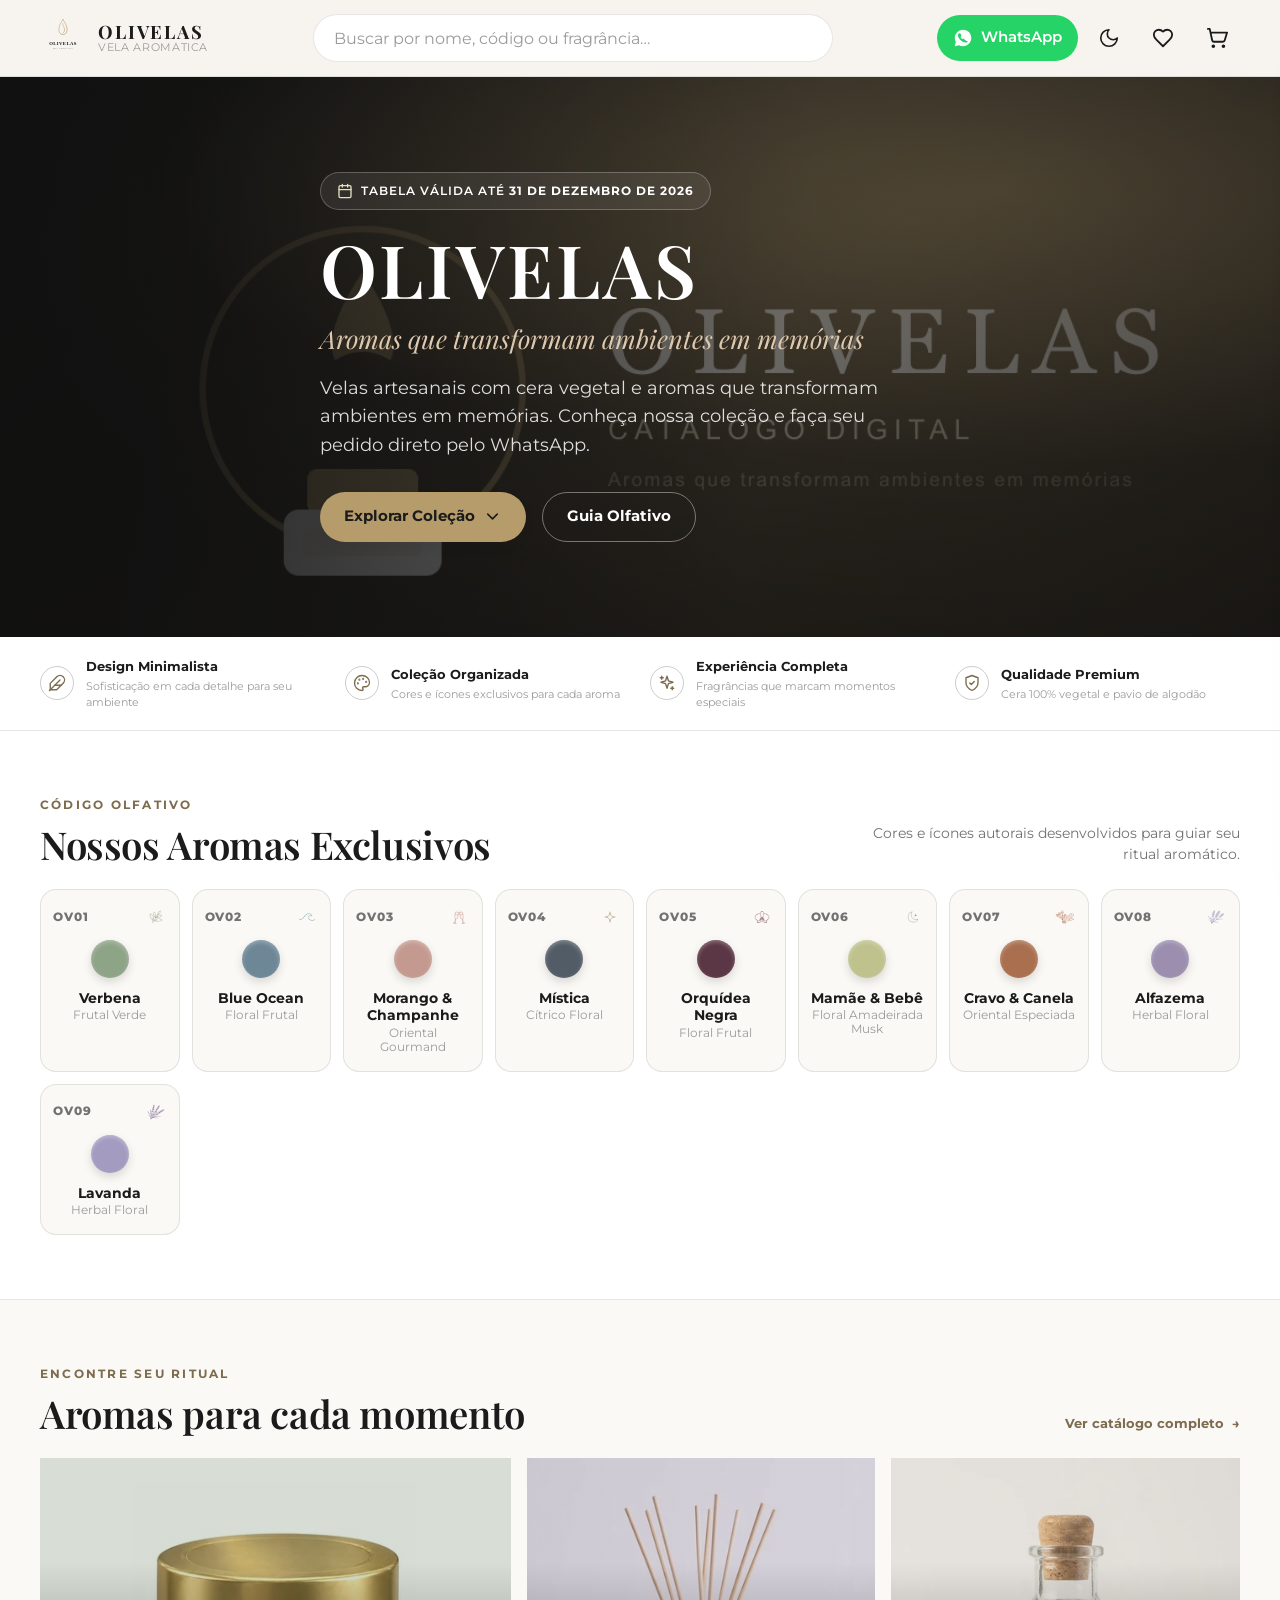
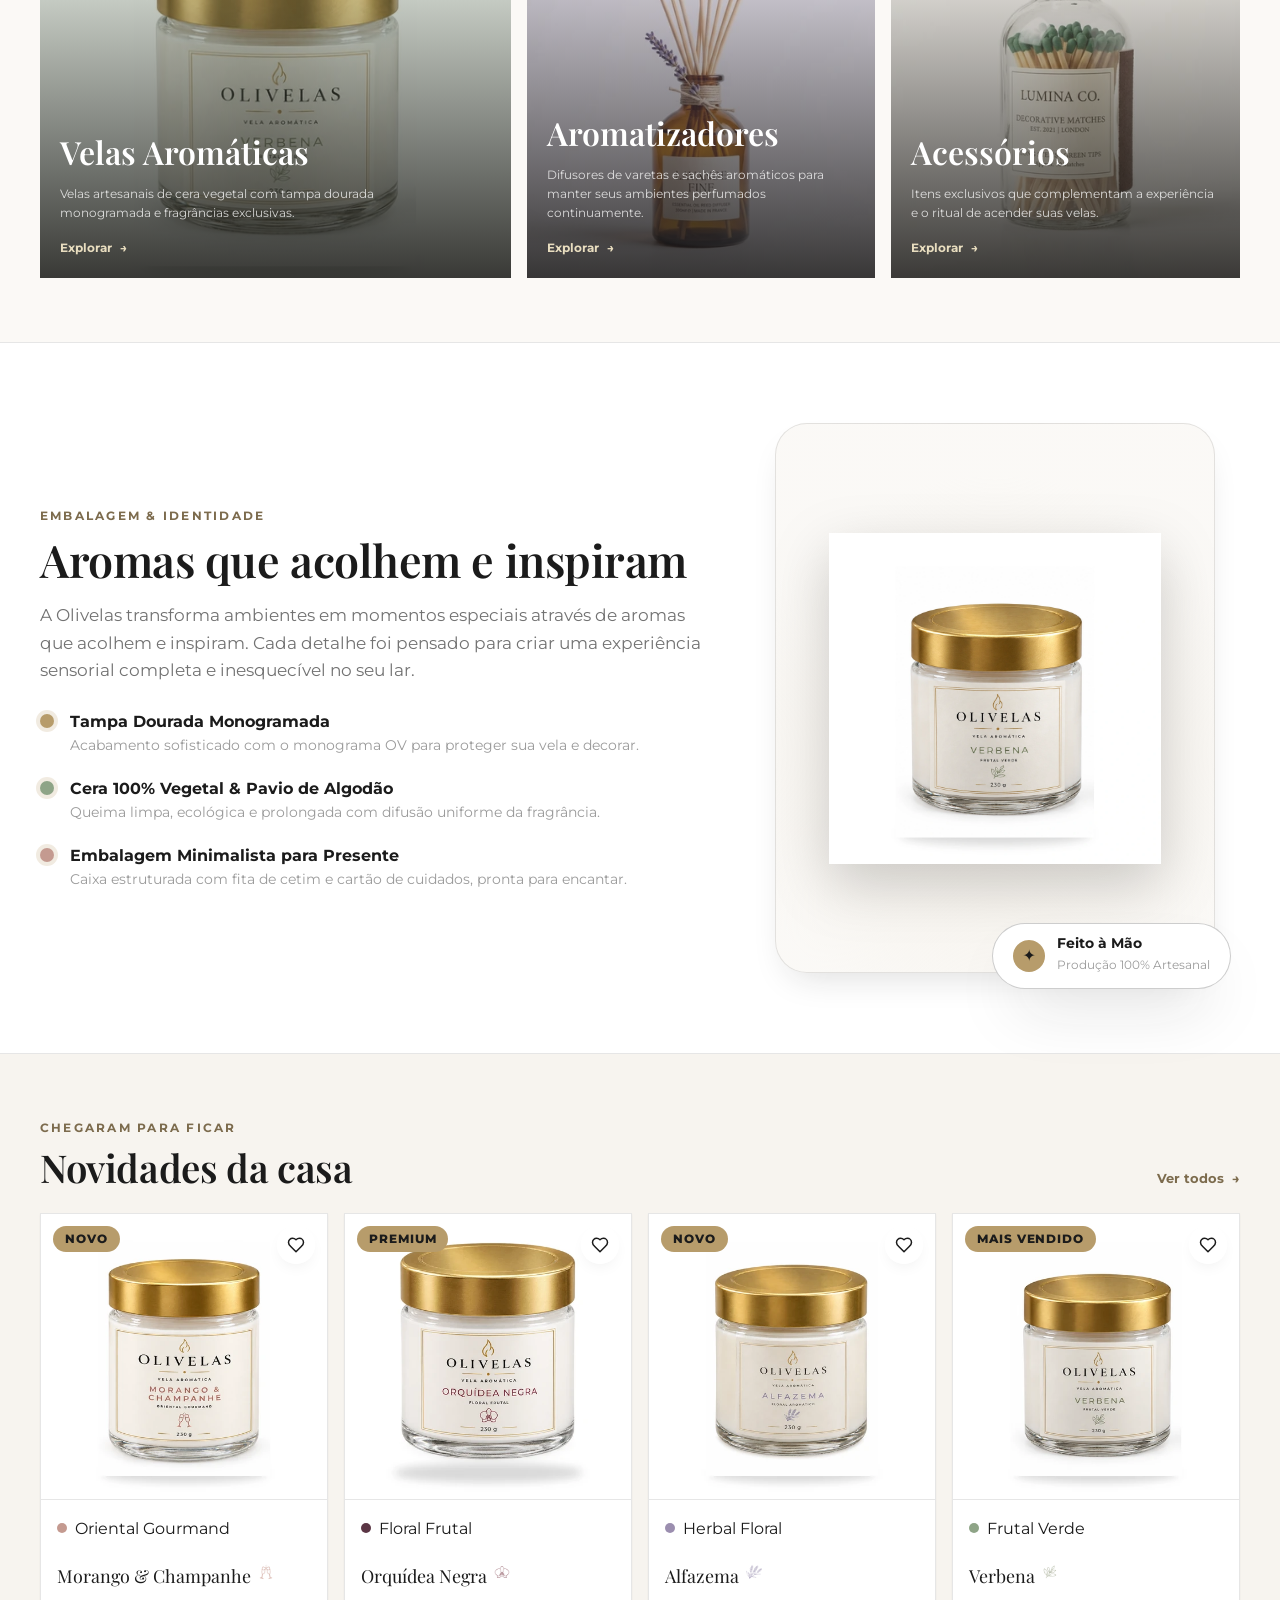
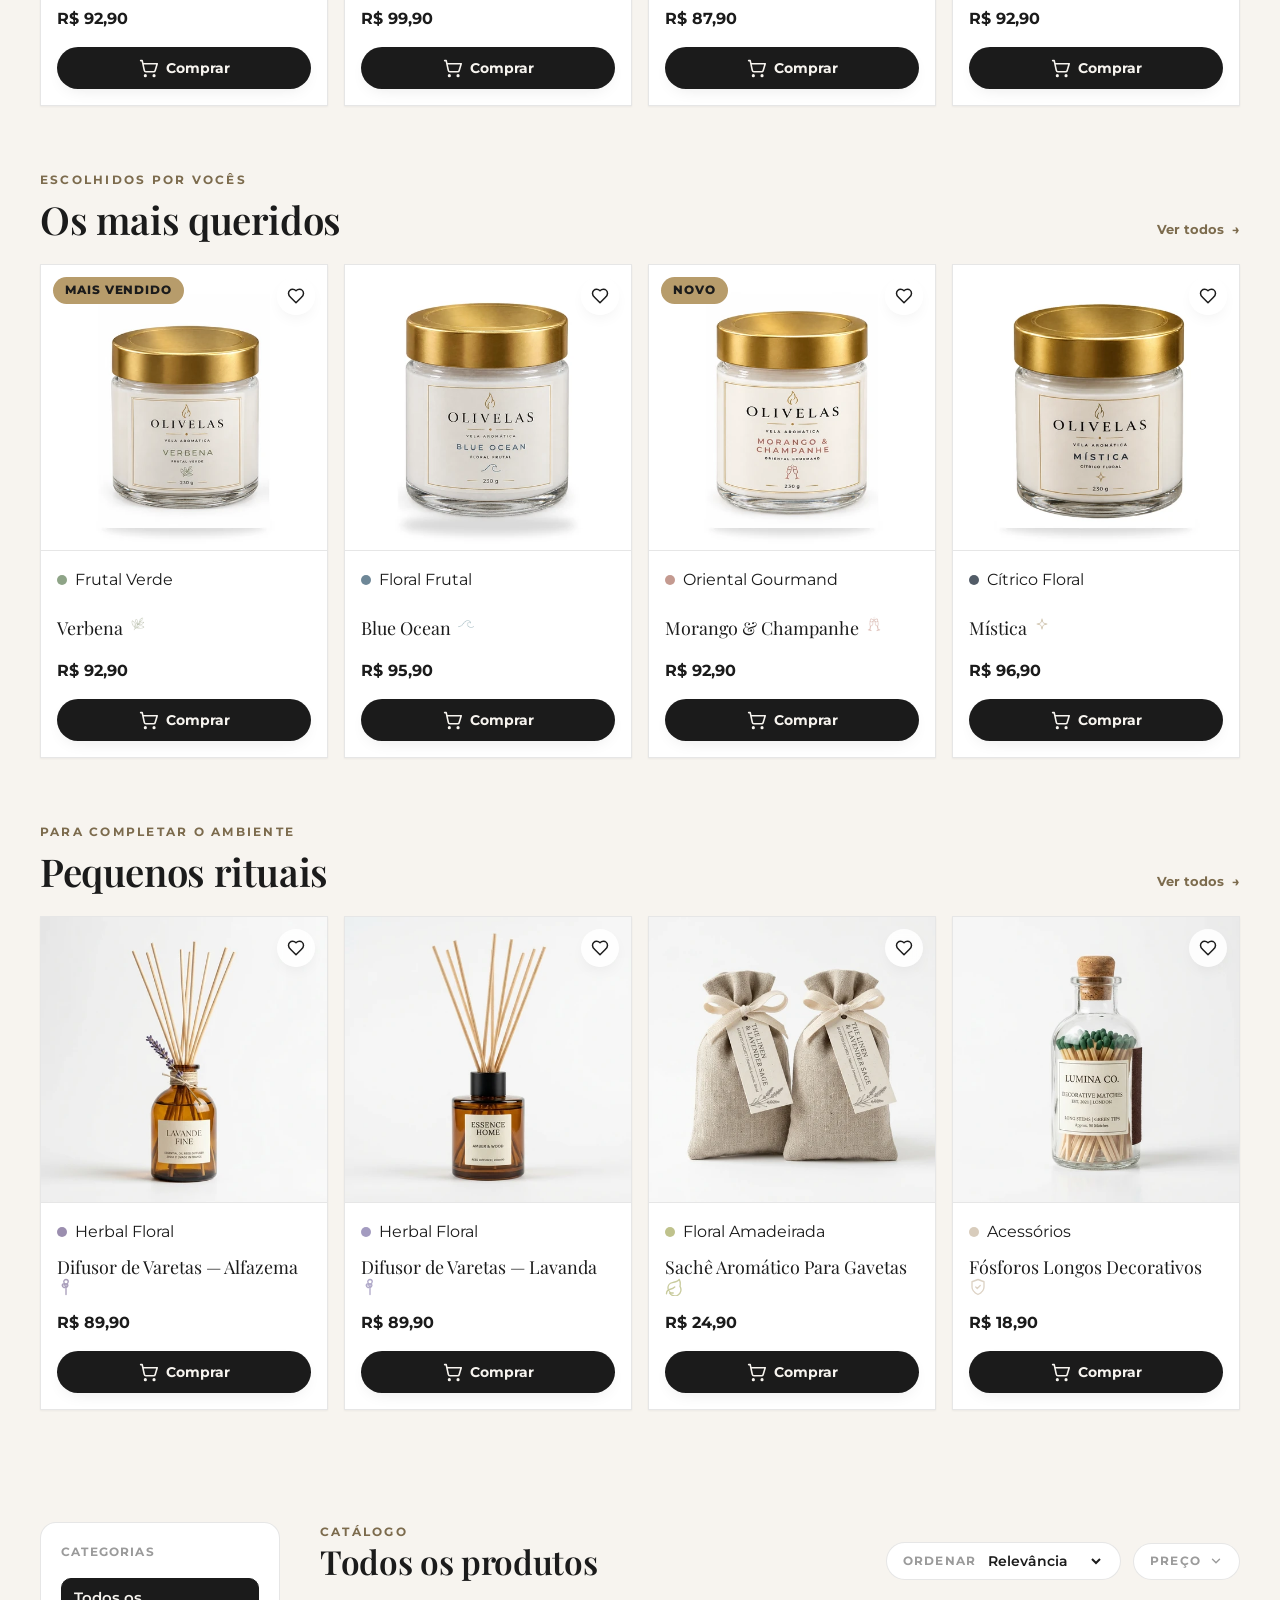
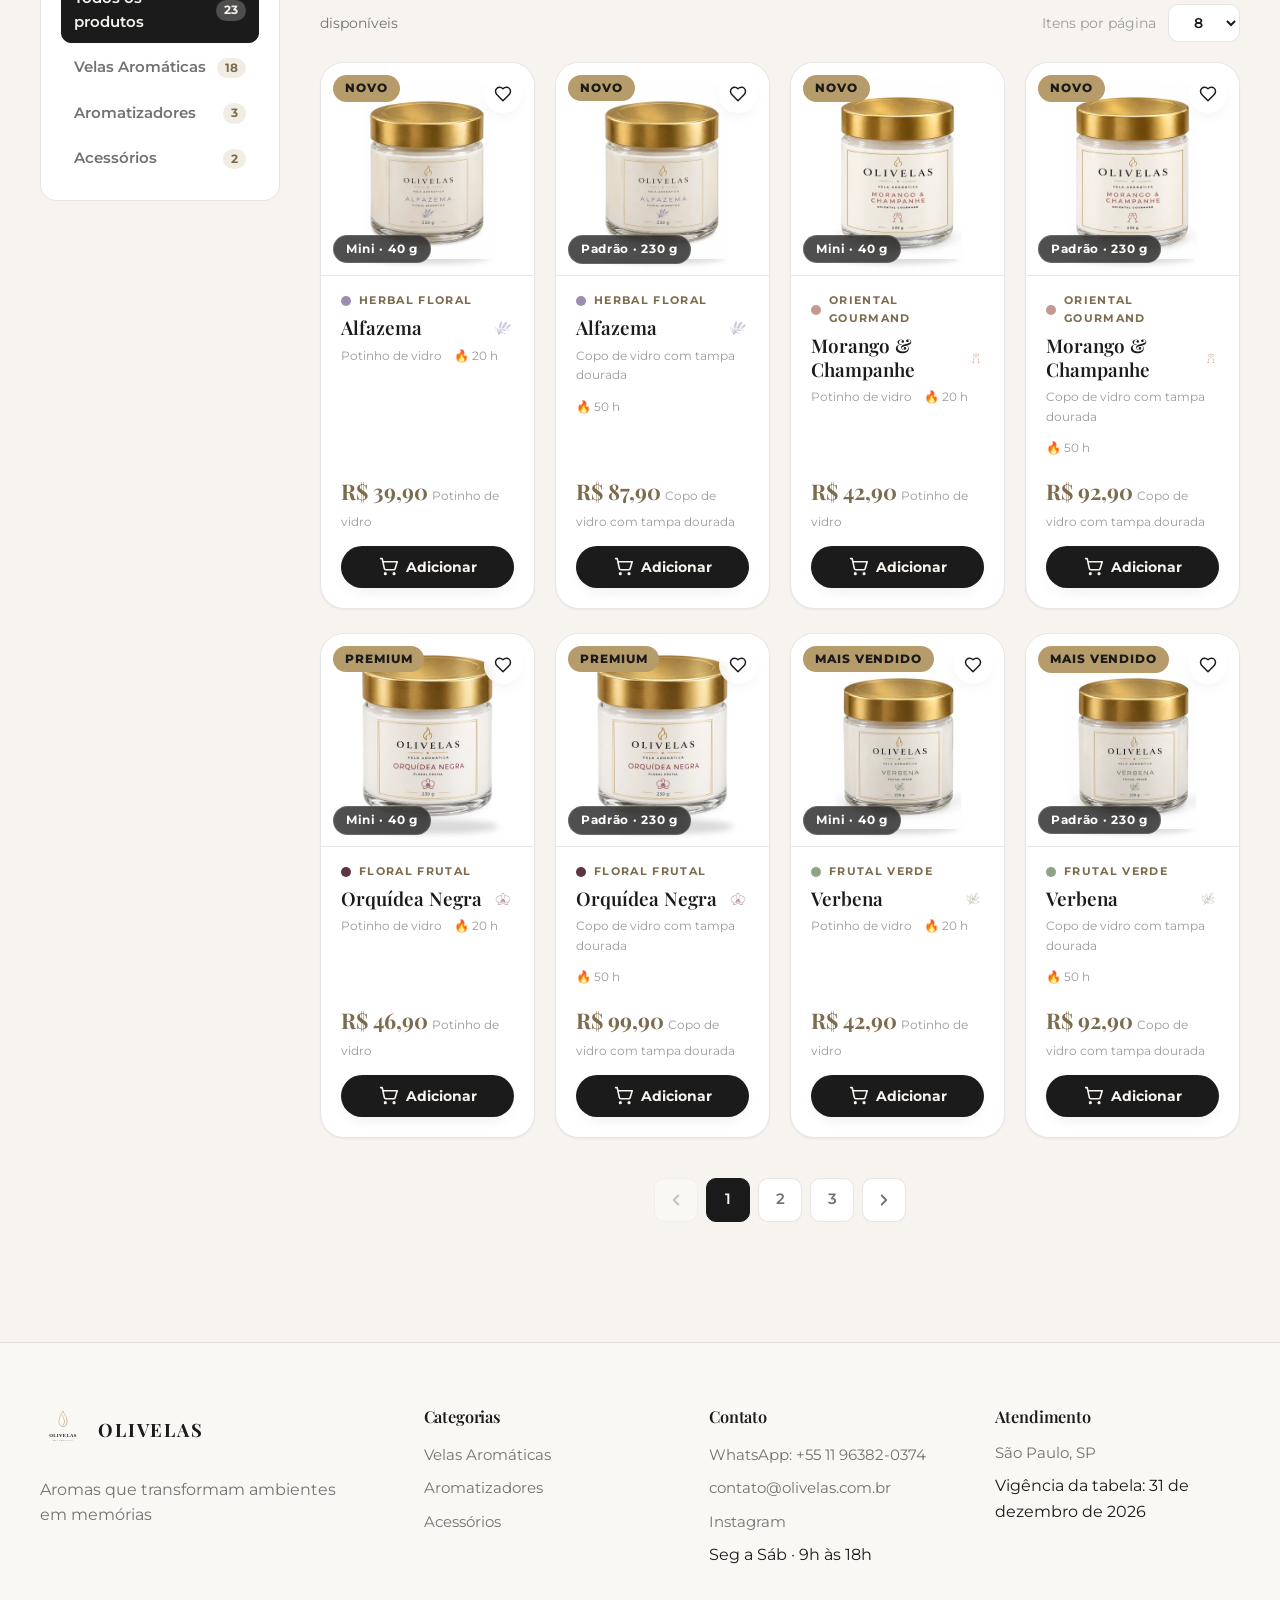
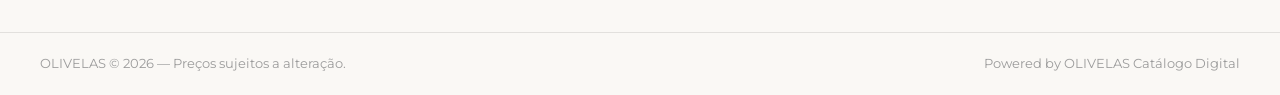
==== commit c361b30a: "feat: adiciona suporte a logo adaptavel para tema claro e tema escuro" ====
--- a/index.html
+++ b/index.html
@@ -55,7 +55,8 @@
   <!-- Loader inicial -->
   <div class="loader" id="loader" role="status" aria-label="Carregando catálogo">
     <div class="loader-inner">
-      <img src="assets/images/logo.png" alt="" width="96" height="96">
+      <img class="logo-light" src="assets/images/logo-light.svg" alt="OLIVELAS" width="96" height="96">
+      <img class="logo-dark" src="assets/images/logo-dark.svg" alt="OLIVELAS" width="96" height="96">
       <p class="loader-title">OLIVELAS</p>
       <p class="loader-sub">Carregando catálogo</p>
       <span class="spinner" aria-hidden="true"></span>
@@ -66,7 +67,8 @@
   <header class="site-header" id="topo">
     <div class="container header-inner">
       <a class="brand" href="#topo" aria-label="OLIVELAS — início">
-        <img class="brand-logo" src="assets/images/logo.svg" alt="OLIVELAS logo" width="46" height="46" fetchpriority="high">
+        <img class="brand-logo logo-light" src="assets/images/logo-light.svg" alt="OLIVELAS logo" width="46" height="46" fetchpriority="high">
+        <img class="brand-logo logo-dark" src="assets/images/logo-dark.svg" alt="OLIVELAS logo" width="46" height="46" fetchpriority="high">
         <span class="brand-text">
           <strong id="brand-name">OLIVELAS</strong>
           <small id="brand-slogan">Vela Aromática</small>
@@ -331,7 +333,8 @@
     <div class="container footer-grid" data-reveal>
       <div class="footer-brand">
         <a class="brand" href="#topo">
-          <img class="brand-logo" src="assets/images/logo.png" alt="logo OLIVELAS" width="46" height="46">
+          <img class="brand-logo logo-light" src="assets/images/logo-light.svg" alt="logo OLIVELAS" width="46" height="46">
+          <img class="brand-logo logo-dark" src="assets/images/logo-dark.svg" alt="logo OLIVELAS" width="46" height="46">
           <span class="brand-text"><strong id="footer-brand-name">OLIVELAS</strong></span>
         </a>
         <p id="footer-slogan" style="margin-top:16px">Aromas que transformam ambientes em memórias.</p>
--- a/assets/css/layout.css
+++ b/assets/css/layout.css
@@ -109,6 +109,34 @@
   width: 46px;
   height: 46px;
   border-radius: var(--r-sm);
+  object-fit: contain;
+}
+
+/* Logos adaptáveis por tema */
+[data-theme="light"] .logo-dark {
+  display: none !important;
+}
+
+[data-theme="light"] .logo-light {
+  display: inline-block !important;
+}
+
+[data-theme="dark"] .logo-light {
+  display: none !important;
+}
+
+[data-theme="dark"] .logo-dark {
+  display: inline-block !important;
+}
+
+.loader .logo-light,
+.loader .logo-dark,
+.pages .logo-light,
+.pages .logo-dark {
+  width: 96px;
+  height: 96px;
+  object-fit: contain;
+  margin-bottom: var(--s-2);
 }
 
 .brand-text {
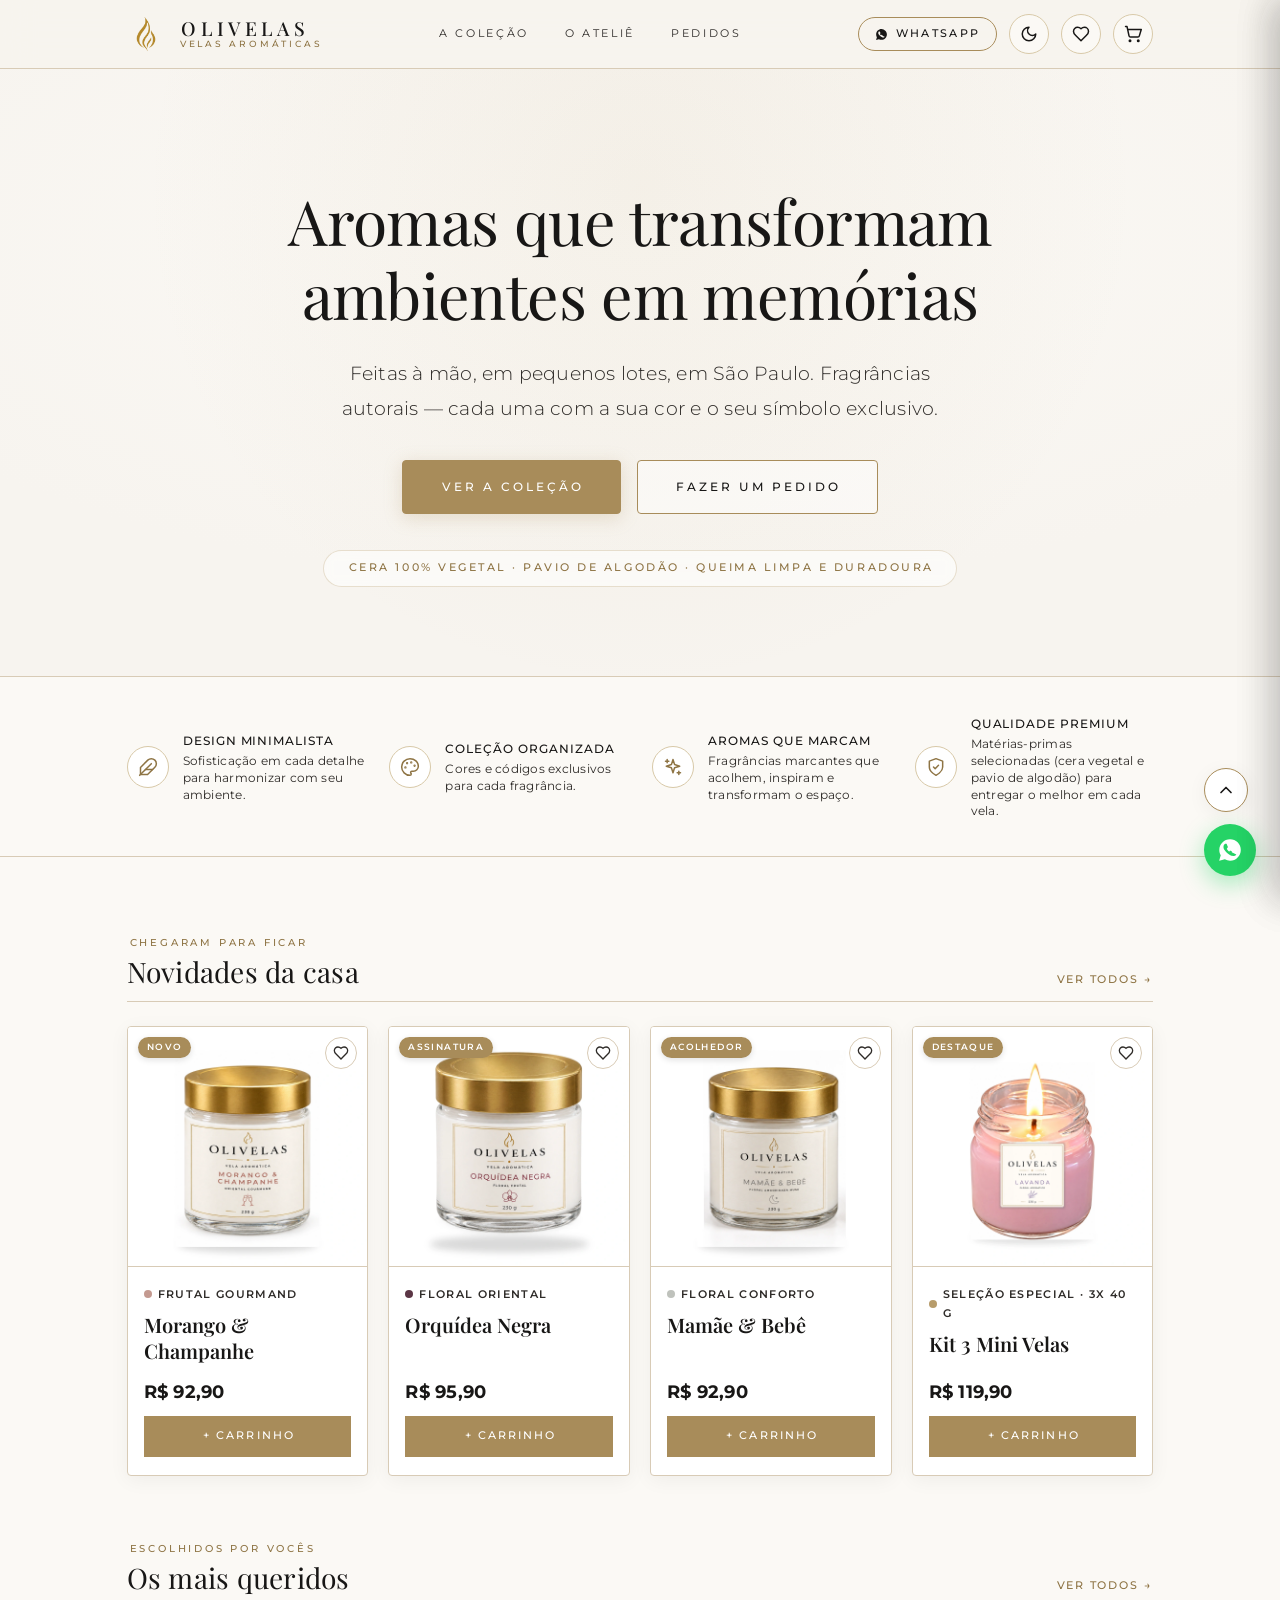
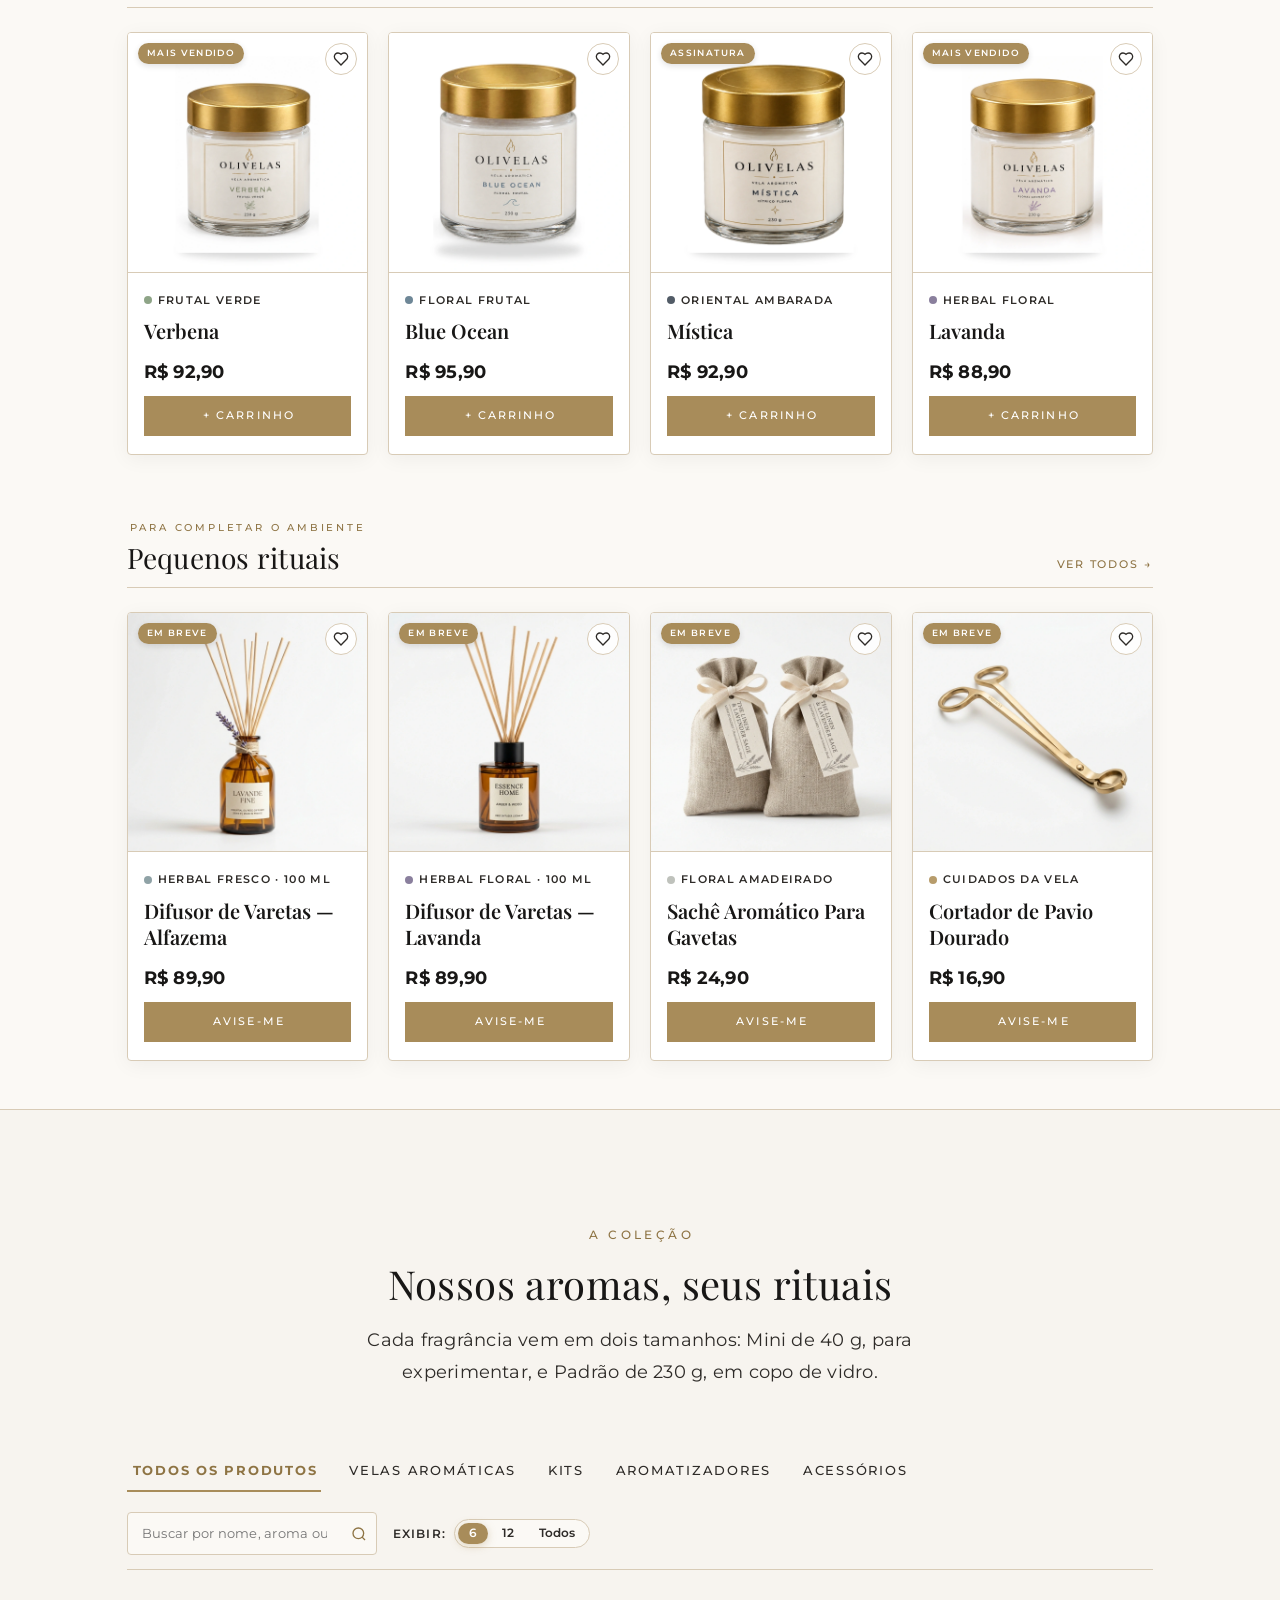
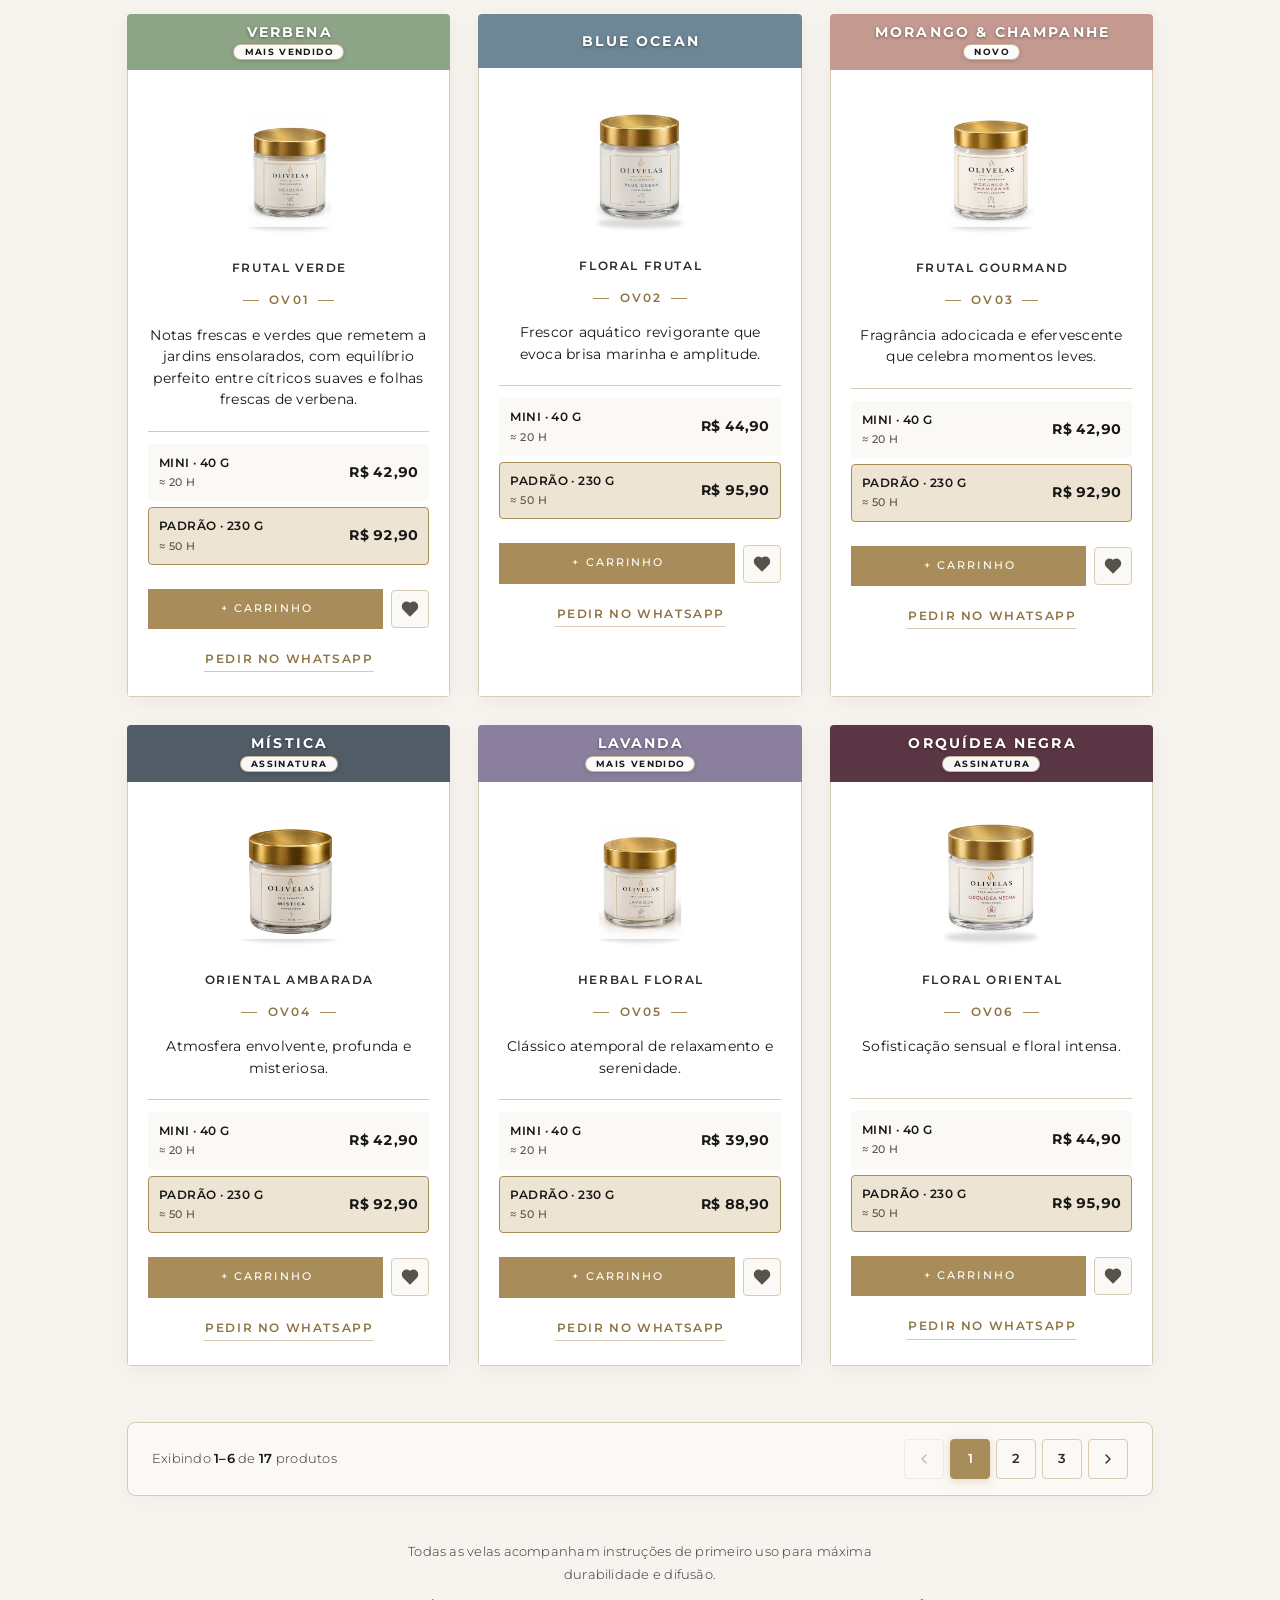
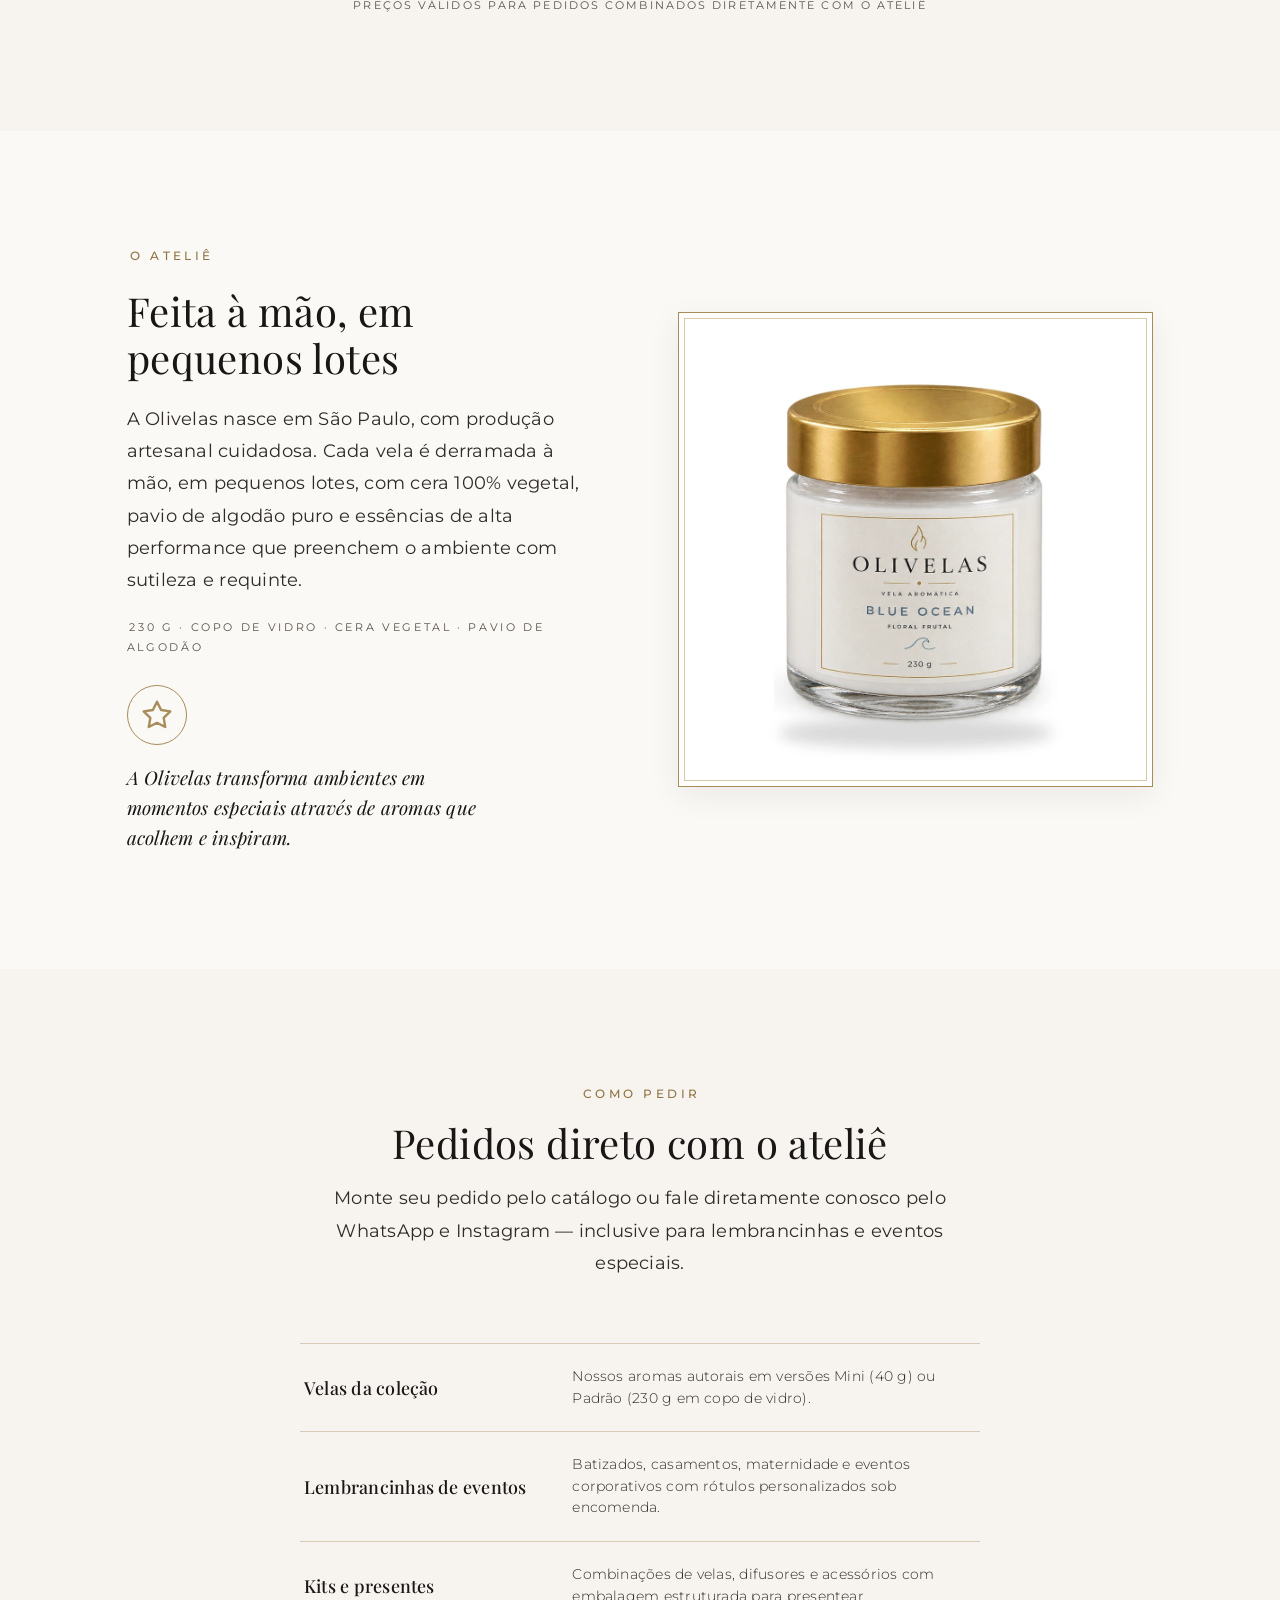
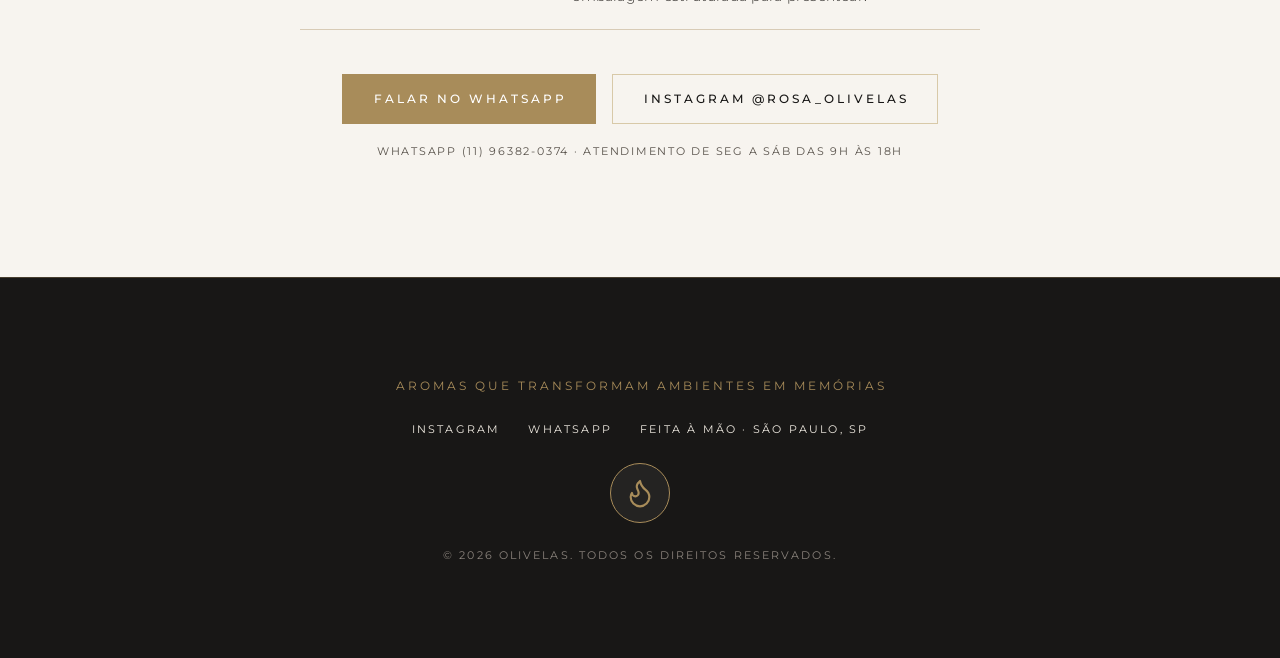
==== commit 46e8fb4f: "feat: promover layout /novo para pagina principal (/), arquivar layout antigo em layout_antigo.zip e" ====
--- a/index.html
+++ b/index.html
@@ -3,418 +3,419 @@
 
 <head>
   <meta charset="UTF-8">
-  <meta name="viewport" content="width=device-width, initial-scale=1, viewport-fit=cover">
-  <meta name="robots" content="index, follow">
-  <meta name="description" content="Catálogo digital OLIVELAS — velas artesanais, aromatizadores e acessórios. Peça direto pelo WhatsApp.">
-  <meta name="theme-color" content="#1b1b1b">
-
-  <title>OLIVELAS — Aromas que transformam ambientes em memórias</title>
+  <meta name="viewport" content="width=device-width, initial-scale=1.0, viewport-fit=cover">
+  <meta name="robots" content="index, follow, max-image-preview:large, max-snippet:-1, max-video-preview:-1">
+  <meta name="description" content="Olivelas — Velas aromáticas artesanais de cera 100% vegetal, difusores de ambiente e kits de mini velas feitas à mão em São Paulo. Aromas que transformam ambientes em memórias. Peça direto no WhatsApp.">
+  <meta name="keywords" content="velas aromáticas, velas artesanais, cera vegetal, aromatizadores de ambiente, difusor de varetas, mini velas, lembrancinhas de casamento, presentes perfumados, São Paulo, Olivelas">
+  <meta name="author" content="Olivelas">
+  <meta name="creator" content="Olivelas">
+  <meta name="publisher" content="Olivelas">
+  <meta name="geo.region" content="BR-SP">
+  <meta name="geo.placename" content="São Paulo, SP">
+  <meta name="theme-color" content="#1B1B1B">
+
+  <title>Olivelas — Velas Aromáticas Artesanais de Cera Vegetal | São Paulo</title>
   <link rel="canonical" href="https://olivelas.com.br/">
 
-  <!-- OpenGraph -->
+  <!-- OpenGraph / Facebook -->
   <meta property="og:type" content="website">
   <meta property="og:site_name" content="OLIVELAS">
-  <meta property="og:title" content="OLIVELAS — Aromas que transformam ambientes em memórias">
-  <meta property="og:description" content="Velas artesanais, aromatizadores e acessórios com curadoria exclusiva. Peça direto pelo WhatsApp.">
+  <meta property="og:title" content="Olivelas — Velas Aromáticas Artesanais de Cera Vegetal">
+  <meta property="og:description" content="Velas artesanais de cera vegetal, pavio de algodão e fragrâncias autorais feitas à mão em pequenos lotes em São Paulo. Peça direto no WhatsApp.">
   <meta property="og:url" content="https://olivelas.com.br/">
   <meta property="og:image" content="assets/images/og-cover.webp">
+  <meta property="og:image:secure_url" content="assets/images/og-cover.webp">
+  <meta property="og:image:width" content="1200">
+  <meta property="og:image:height" content="630">
+  <meta property="og:image:alt" content="Coleção de Velas Aromáticas Artesanais Olivelas">
   <meta property="og:locale" content="pt_BR">
+
+  <!-- Twitter Card -->
   <meta name="twitter:card" content="summary_large_image">
-  <meta name="twitter:title" content="OLIVELAS — Catálogo Digital">
-  <meta name="twitter:description" content="Velas artesanais e aromas exclusivos. Peça direto pelo WhatsApp.">
+  <meta name="twitter:title" content="Olivelas — Velas Aromáticas Artesanais de Cera Vegetal">
+  <meta name="twitter:description" content="Aromas que transformam ambientes em memórias. Velas artesanais com cera vegetal e fragrâncias exclusivas.">
   <meta name="twitter:image" content="assets/images/og-cover.webp">
-
-  <!-- Favicons / PWA -->
+  <meta name="twitter:image:alt" content="Olivelas — Velas Aromáticas Artesanais">
+
+  <!-- Favicons -->
   <link rel="icon" type="image/png" sizes="32x32" href="assets/images/icons/favicon-32.png">
-  <link rel="icon" type="image/png" sizes="16x16" href="assets/images/icons/favicon-16.png">
   <link rel="apple-touch-icon" href="assets/images/icons/apple-touch-icon.png">
-  <meta name="mobile-web-app-capable" content="yes">
-  <link rel="manifest" href="manifest.webmanifest">
-  <meta name="apple-mobile-web-app-capable" content="yes">
-  <meta name="apple-mobile-web-app-status-bar-style" content="black-translucent">
-  <meta name="apple-mobile-web-app-title" content="OLIVELAS">
-
-  <!-- Fontes (padrão; o JSON pode sobrescrever via JS) -->
+
+  <!-- Google Fonts -->
   <link rel="preconnect" href="https://fonts.googleapis.com">
   <link rel="preconnect" href="https://fonts.gstatic.com" crossorigin>
-  <link data-fonts rel="stylesheet"
-    href="https://fonts.googleapis.com/css2?family=Playfair+Display:wght@400;600&family=Montserrat:wght@400;600;700&display=swap">
-
+  <link rel="stylesheet" href="https://fonts.googleapis.com/css2?family=Playfair+Display:ital,wght@0,400;0,500;0,600;1,400&family=Montserrat:wght@300;400;500;600;700&display=swap">
+
+  <!-- Schema.org JSON-LD Structured Data -->
+  <script type="application/ld+json">
+  {
+    "@context": "https://schema.org",
+    "@graph": [
+      {
+        "@type": "LocalBusiness",
+        "@id": "https://olivelas.com.br/#store",
+        "name": "Olivelas — Velas Aromáticas Artesanais",
+        "alternateName": "Olivelas",
+        "url": "https://olivelas.com.br/",
+        "logo": "https://olivelas.com.br/assets/images/monogram.svg",
+        "image": "https://olivelas.com.br/assets/images/og-cover.webp",
+        "description": "Ateliê de velas aromáticas artesanais de cera vegetal, difusores de varetas e acessórios perfumados feitos à mão em pequenos lotes em São Paulo.",
+        "telephone": "+5511963820374",
+        "email": "contato@olivelas.com.br",
+        "priceRange": "$$",
+        "address": {
+          "@type": "PostalAddress",
+          "addressLocality": "São Paulo",
+          "addressRegion": "SP",
+          "addressCountry": "BR"
+        },
+        "geo": {
+          "@type": "GeoCoordinates",
+          "latitude": -23.55052,
+          "longitude": -46.633308
+        },
+        "openingHoursSpecification": {
+          "@type": "OpeningHoursSpecification",
+          "dayOfWeek": ["Monday", "Tuesday", "Wednesday", "Thursday", "Friday", "Saturday"],
+          "opens": "09:00",
+          "closes": "18:00"
+        },
+        "sameAs": [
+          "https://instagram.com/rosa_olivelas"
+        ]
+      },
+      {
+        "@type": "WebSite",
+        "@id": "https://olivelas.com.br/#website",
+        "url": "https://olivelas.com.br/",
+        "name": "Olivelas",
+        "description": "Aromas que transformam ambientes em memórias",
+        "inLanguage": "pt-BR",
+        "publisher": {
+          "@id": "https://olivelas.com.br/#store"
+        }
+      }
+    ]
+  }
+  </script>
+
+  <!-- Stylesheets -->
   <link rel="stylesheet" href="assets/css/variables.css">
   <link rel="stylesheet" href="assets/css/style.css">
   <link rel="stylesheet" href="assets/css/layout.css">
   <link rel="stylesheet" href="assets/css/components.css">
   <link rel="stylesheet" href="assets/css/responsive.css">
-
-  <script type="application/ld+json" id="jsonld">{}</script>
 </head>
 
 <body>
-  <a class="skip-link" href="#produtos">Pular para o conteúdo</a>
-
-  <!-- Loader inicial -->
-  <div class="loader" id="loader" role="status" aria-label="Carregando catálogo">
-    <div class="loader-inner">
-      <img class="logo-light" src="assets/images/logo-light.svg" alt="OLIVELAS" width="96" height="96">
-      <img class="logo-dark" src="assets/images/logo-dark.svg" alt="OLIVELAS" width="96" height="96">
-      <p class="loader-title">OLIVELAS</p>
-      <p class="loader-sub">Carregando catálogo</p>
-      <span class="spinner" aria-hidden="true"></span>
-    </div>
-  </div>
-
-  <!-- Header -->
-  <header class="site-header" id="topo">
-    <div class="container header-inner">
-      <a class="brand" href="#topo" aria-label="OLIVELAS — início">
-        <img class="brand-logo logo-light" src="assets/images/logo-light.svg" alt="OLIVELAS logo" width="46" height="46" fetchpriority="high">
-        <img class="brand-logo logo-dark" src="assets/images/logo-dark.svg" alt="OLIVELAS logo" width="46" height="46" fetchpriority="high">
+  <a class="skip-link" href="#colecao">Pular para o catálogo de produtos</a>
+
+  <!-- Topbar / Header -->
+  <header class="topbar" id="topo" role="banner">
+    <div class="wrap">
+      <a class="brand" href="#topo" aria-label="OLIVELAS — Página Inicial">
+        <img class="brand-monogram" src="assets/images/monogram.svg" alt="Monograma Olivelas" width="38" height="38" fetchpriority="high">
         <span class="brand-text">
-          <strong id="brand-name">OLIVELAS</strong>
-          <small id="brand-slogan">Vela Aromática</small>
+          <strong class="brand-name">OLIVELAS</strong>
+          <small class="brand-slogan">Velas Aromáticas</small>
         </span>
       </a>
 
-      <div class="header-search" role="search">
-        <label class="visually-hidden" for="search">Buscar produtos por nome, código ou categoria</label>
-        <input id="search" type="search" autocomplete="off" spellcheck="false"
-          placeholder="Buscar por nome, código ou fragrância…" aria-label="Buscar produtos">
-        <button type="button" class="header-search-clear" id="search-clear" aria-label="Limpar busca">✕</button>
-      </div>
-
-      <div class="header-actions">
-        <a class="wa-top" id="wa-top" href="#" target="_blank" rel="noopener"
-          aria-label="Falar com a OLIVELAS no WhatsApp">
-          <svg viewBox="0 0 24 24" fill="currentColor" aria-hidden="true" width="20" height="20">
-            <path d="M12.04 2C6.58 2 2.13 6.45 2.13 11.91c0 1.75.46 3.45 1.32 4.95L2 22l5.25-1.38a9.9 9.9 0 0 0 4.79 1.22h.01c5.46 0 9.9-4.45 9.9-9.91 0-2.65-1.03-5.14-2.9-7.02A9.82 9.82 0 0 0 12.04 2Zm5.83 14.12c-.25.7-1.45 1.33-2 1.38-.51.05-1.16.07-1.87-.12-.43-.11-.99-.32-1.7-.63-3.01-1.3-4.97-4.32-5.12-4.52-.15-.2-1.22-1.62-1.22-3.1 0-1.47.77-2.19 1.05-2.49.27-.3.6-.37.8-.37h.57c.18.01.43-.07.67.51.25.6.85 2.07.92 2.22.07.15.12.33.03.53-.1.2-.15.32-.29.5-.15.17-.31.39-.44.52-.15.15-.3.31-.13.6.17.3.76 1.25 1.63 2.03.1.09.19.14.29.19.1.05.23.06.32-.04.1-.11.42-.49.53-.66.11-.17.23-.14.39-.08.15.05.98.46 1.15.55.17.08.28.12.32.2.05.06.05.37-.11.78Z"/>
-          </svg>
-          <span class="wa-top-label">WhatsApp</span>
+      <nav aria-label="Navegação principal">
+        <a href="#colecao">A coleção</a>
+        <a href="#sobre">O ateliê</a>
+        <a href="#comprar">Pedidos</a>
+      </nav>
+
+      <div class="topbar-actions">
+        <a class="wa-pill" href="https://wa.me/5511963820374?text=Oi!%20Vim%20pelo%20site%20da%20Olivelas." target="_blank" rel="noopener noreferrer" aria-label="Atendimento no WhatsApp da Olivelas">
+          <svg viewBox="0 0 24 24" aria-hidden="true"><path d="M12.04 2C6.58 2 2.13 6.45 2.13 11.91c0 1.75.46 3.45 1.32 4.95L2 22l5.25-1.38a9.9 9.9 0 0 0 4.79 1.22h.01c5.46 0 9.9-4.45 9.9-9.91 0-2.65-1.03-5.14-2.9-7.02A9.82 9.82 0 0 0 12.04 2Zm5.83 14.12c-.25.7-1.45 1.33-2 1.38-.51.05-1.16.07-1.87-.12-.43-.11-.99-.32-1.7-.63-3.01-1.3-4.97-4.32-5.12-4.52-.15-.2-1.22-1.62-1.22-3.1 0-1.47.77-2.19 1.05-2.49.27-.3.6-.37.8-.37h.57c.18.01.43-.07.67.51.25.6.85 2.07.92 2.22.07.15.12.33.03.53-.1.2-.15.32-.29.5-.15.17-.31.39-.44.52-.15.15-.3.31-.13.6.17.3.76 1.25 1.63 2.03.1.09.19.14.29.19.1.05.23.06.32-.04.1-.11.42-.49.53-.66.11-.17.23-.14.39-.08.15.05.98.46 1.15.55.17.08.28.12.32.2.05.06.05.37-.11.78Z"/></svg>
+          <span>WhatsApp</span>
         </a>
-        <button type="button" class="icon-btn" id="theme-toggle" aria-label="Alternar tema" aria-pressed="false"></button>
-        <button type="button" class="icon-btn" id="fav-open" aria-label="Ver favoritos" aria-pressed="false" aria-haspopup="true">
-          <svg viewBox="0 0 24 24" fill="none" stroke="currentColor" stroke-width="2" stroke-linecap="round" stroke-linejoin="round" aria-hidden="true" width="22" height="22"><path d="M19 14c1.49-1.46 3-3.21 3-5.5A5.5 5.5 0 0 0 16.5 3c-1.76 0-3 .5-4.5 2-1.5-1.5-2.74-2-4.5-2A5.5 5.5 0 0 0 2 8.5c0 2.3 1.5 4.05 3 5.5l7 7Z"/></svg>
-          <span class="cart-count" id="fav-count" aria-hidden="true">0</span>
+
+        <button type="button" class="icon-btn" data-action="toggle-theme" aria-label="Alternar entre modo claro e escuro">
+          <!-- Renderizado via JS -->
         </button>
-        <button type="button" class="icon-btn" id="cart-open" aria-label="Abrir carrinho" aria-haspopup="dialog">
-          <svg viewBox="0 0 24 24" fill="none" stroke="currentColor" stroke-width="2" stroke-linecap="round" stroke-linejoin="round" aria-hidden="true" width="22" height="22"><circle cx="8" cy="21" r="1"/><circle cx="19" cy="21" r="1"/><path d="M2.05 2.05h2l2.66 12.42a2 2 0 0 0 2 1.58h9.78a2 2 0 0 0 1.95-1.57L23 6.05H5.12"/></svg>
-          <span class="cart-count" id="cart-count" aria-label="Itens no carrinho">0</span>
+
+        <button type="button" class="icon-btn" data-action="open-favs" aria-label="Ver lista de favoritos">
+          <svg viewBox="0 0 24 24" fill="none" stroke="currentColor" stroke-width="2" stroke-linecap="round" stroke-linejoin="round" aria-hidden="true"><path d="M19 14c1.49-1.46 3-3.21 3-5.5A5.5 5.5 0 0 0 16.5 3c-1.76 0-3 .5-4.5 2-1.5-1.5-2.74-2-4.5-2A5.5 5.5 0 0 0 2 8.5c0 2.3 1.5 4.05 3 5.5l7 7Z"/></svg>
+          <span class="badge-count fav-count-badge" style="display:none;" aria-live="polite">0</span>
         </button>
+
+        <button type="button" class="icon-btn" data-action="open-cart" aria-label="Abrir carrinho de compras">
+          <svg viewBox="0 0 24 24" fill="none" stroke="currentColor" stroke-width="2" stroke-linecap="round" stroke-linejoin="round" aria-hidden="true"><circle cx="8" cy="21" r="1"/><circle cx="19" cy="21" r="1"/><path d="M2.05 2.05h2l2.66 12.42a2 2 0 0 0 2 1.58h9.78a2 2 0 0 0 1.95-1.57L23 6.05H5.12"/></svg>
+          <span class="badge-count cart-count-badge" style="display:none;" aria-live="polite">0</span>
+        </button>
       </div>
     </div>
   </header>
 
-  <main>
-    <!-- Hero -->
-    <section class="hero" id="hero" aria-label="Apresentação">
-      <img class="hero-bg" id="hero-bg" src="assets/images/og-cover.webp" alt="" fetchpriority="high">
-      <div class="container hero-inner" data-reveal>
-        <div class="hero-chip" id="hero-date">
-          <svg viewBox="0 0 24 24" fill="none" stroke="currentColor" stroke-width="2" stroke-linecap="round" stroke-linejoin="round" aria-hidden="true"><rect width="18" height="18" x="3" y="4" rx="2"/><path d="M16 2v4M8 2v4M3 10h18"/></svg>
-          <span>Catálogo Digital Olivelas</span>
-        </div>
-        <h1 class="hero-title" id="hero-title">OLIVELAS</h1>
-        <p class="hero-tagline">Aromas que transformam ambientes em memórias</p>
-        <p class="hero-sub" id="hero-sub">Velas artesanais com cera 100% vegetal e aromas que transformam ambientes em memórias. Conheça nossa coleção e faça seu pedido pelo WhatsApp.</p>
-        <div class="hero-cta-row">
-          <a href="#produtos" class="btn btn-accent" id="hero-cta">
-            Explorar Coleção
-            <svg viewBox="0 0 24 24" fill="none" stroke="currentColor" stroke-width="2" stroke-linecap="round" stroke-linejoin="round" aria-hidden="true"><path d="m6 9 6 6 6-6"/></svg>
-          </a>
-          <a href="#guia-olfativo" class="btn btn-ghost" style="color:#fff;border-color:rgba(255,255,255,0.4)">
-            Guia Olfativo
-          </a>
-        </div>
-      </div>
-    </section>
-
-    <!-- Pilares de Marca / Detalhes que fazem a diferença -->
-    <section class="benefits-strip" aria-label="Pilares OLIVELAS">
-      <div class="container benefits-grid">
+  <main id="conteudo-principal" role="main">
+    <!-- Hero Section -->
+    <section class="hero" aria-labelledby="hero-title">
+      <div class="wrap inner">
+        <h1 class="display" id="hero-title">Aromas que transformam ambientes em memórias</h1>
+        <p class="lead" id="hero-lead">Feitas à mão, em pequenos lotes, em São Paulo. Fragrâncias autorais — cada uma com a sua cor e o seu símbolo exclusivo.</p>
+        
+        <div class="cta">
+          <a class="btn btn--gold" id="hero-cta-colecao" href="#colecao" aria-label="Conhecer a coleção de velas e aromatizadores">Ver a coleção</a>
+          <a class="btn btn--ghost" id="hero-cta-pedido" href="#comprar" aria-label="Fazer um pedido personalizado">Fazer um pedido</a>
+        </div>
+
+        <p class="prelaunch" id="hero-prelaunch">Cera 100% vegetal · Pavio de algodão · Queima limpa e duradoura</p>
+      </div>
+    </section>
+
+    <!-- Pilares de Qualidade -->
+    <section class="benefits-strip" aria-label="Diferenciais e pilares da marca">
+      <div class="wrap benefits-grid" id="benefits-grid">
         <div class="benefit-item">
-          <span class="benefit-icon" aria-hidden="true">
-            <svg viewBox="0 0 24 24" fill="none" stroke="currentColor" stroke-width="1.8" stroke-linecap="round" stroke-linejoin="round" width="18" height="18"><path d="M20.24 12.24a6 6 0 0 0-8.49-8.49L3 12.5V21h8.5z"/><line x1="16" y1="8" x2="2" y2="22"/><line x1="17.5" y1="15" x2="9" y2="15"/></svg>
-          </span>
-          <div><strong>Design Minimalista</strong><span>Sofisticação em cada detalhe para seu ambiente</span></div>
+          <div class="benefit-icon" aria-hidden="true">
+            <svg viewBox="0 0 24 24" width="20" height="20" fill="none" stroke="currentColor" stroke-width="1.8" stroke-linecap="round" stroke-linejoin="round"><path d="M20.24 12.24a6 6 0 0 0-8.49-8.49L3 12.5V21h8.5z"/><line x1="16" y1="8" x2="2" y2="22"/><line x1="17.5" y1="15" x2="9" y2="15"/></svg>
+          </div>
+          <div>
+            <strong>Design Minimalista</strong>
+            <span>Sofisticação em cada detalhe para seu ambiente</span>
+          </div>
         </div>
         <div class="benefit-item">
-          <span class="benefit-icon" aria-hidden="true">
-            <svg viewBox="0 0 24 24" fill="none" stroke="currentColor" stroke-width="1.8" stroke-linecap="round" stroke-linejoin="round" width="18" height="18"><circle cx="13.5" cy="6.5" r=".5" fill="currentColor"/><circle cx="17.5" cy="10.5" r=".5" fill="currentColor"/><circle cx="8.5" cy="7.5" r=".5" fill="currentColor"/><circle cx="6.5" cy="12.5" r=".5" fill="currentColor"/><path d="M12 2C6.5 2 2 6.5 2 12s4.5 10 10 10c.93 0 1.5-.67 1.5-1.5 0-.39-.15-.74-.39-1.01-.24-.26-.38-.61-.38-.99 0-.83.67-1.5 1.5-1.5H16c3.31 0 6-2.69 6-6 0-4.97-4.48-9-10-9z"/></svg>
-          </span>
-          <div><strong>Coleção Organizada</strong><span>Cores e ícones exclusivos para cada aroma</span></div>
+          <div class="benefit-icon" aria-hidden="true">
+            <svg viewBox="0 0 24 24" width="20" height="20" fill="none" stroke="currentColor" stroke-width="1.8" stroke-linecap="round" stroke-linejoin="round"><circle cx="13.5" cy="6.5" r=".5" fill="currentColor"/><circle cx="17.5" cy="10.5" r=".5" fill="currentColor"/><circle cx="8.5" cy="7.5" r=".5" fill="currentColor"/><circle cx="6.5" cy="12.5" r=".5" fill="currentColor"/><path d="M12 2C6.5 2 2 6.5 2 12s4.5 10 10 10c.93 0 1.5-.67 1.5-1.5 0-.39-.15-.74-.39-1.01-.24-.26-.38-.61-.38-.99 0-.83.67-1.5 1.5-1.5H16c3.31 0 6-2.69 6-6 0-4.97-4.48-9-10-9z"/></svg>
+          </div>
+          <div>
+            <strong>Coleção Organizada</strong>
+            <span>Cores e códigos exclusivos para cada aroma</span>
+          </div>
         </div>
         <div class="benefit-item">
-          <span class="benefit-icon" aria-hidden="true">
-            <svg viewBox="0 0 24 24" fill="none" stroke="currentColor" stroke-width="1.8" stroke-linecap="round" stroke-linejoin="round" width="18" height="18"><path d="m12 3-1.9 6.1L4 11l6.1 1.9L12 19l1.9-6.1L20 11l-6.1-1.9L12 3Z"/><path d="M5 3v4M3 5h4M19 17v4M17 19h4"/></svg>
-          </span>
-          <div><strong>Experiência Completa</strong><span>Fragrâncias que marcam momentos especiais</span></div>
+          <div class="benefit-icon" aria-hidden="true">
+            <svg viewBox="0 0 24 24" width="20" height="20" fill="none" stroke="currentColor" stroke-width="1.8" stroke-linecap="round" stroke-linejoin="round"><path d="m12 3-1.9 6.1L4 11l6.1 1.9L12 19l1.9-6.1L20 11l-6.1-1.9L12 3Z"/><path d="M5 3v4M3 5h4M19 17v4M17 19h4"/></svg>
+          </div>
+          <div>
+            <strong>Experiência Sensorial</strong>
+            <span>Fragrâncias marcantes que acolhem e inspiram</span>
+          </div>
         </div>
         <div class="benefit-item">
-          <span class="benefit-icon" aria-hidden="true">
-            <svg viewBox="0 0 24 24" fill="none" stroke="currentColor" stroke-width="1.8" stroke-linecap="round" stroke-linejoin="round" width="18" height="18"><path d="M12 22s8-4 8-10V5l-8-3-8 3v7c0 6 8 10 8 10z"/><path d="m9 12 2 2 4-4"/></svg>
-          </span>
-          <div><strong>Qualidade Premium</strong><span>Cera 100% vegetal e pavio de algodão</span></div>
-        </div>
-      </div>
-    </section>
-
-    <!-- Sistema de Cores e Guia Olfativo -->
-    <section class="aroma-guide-section" id="guia-olfativo" aria-labelledby="aroma-guide-title">
-      <div class="container">
-        <div class="section-heading" data-reveal>
+          <div class="benefit-icon" aria-hidden="true">
+            <svg viewBox="0 0 24 24" width="20" height="20" fill="none" stroke="currentColor" stroke-width="1.8" stroke-linecap="round" stroke-linejoin="round"><path d="M12 22s8-4 8-10V5l-8-3-8 3v7c0 6 8 10 8 10z"/><path d="m9 12 2 2 4-4"/></svg>
+          </div>
           <div>
-            <p class="overline">Código Olfativo</p>
-            <h2 id="aroma-guide-title">Nossos Aromas Exclusivos</h2>
-          </div>
-          <p class="section-desc-side">Cores e ícones autorais desenvolvidos para guiar seu ritual aromático.</p>
-        </div>
-        <div class="aroma-palette-grid" id="aroma-palette">
-          <!-- Renderizado dinamicamente via JS -->
-        </div>
-      </div>
-    </section>
-
-    <!-- Coleções em Destaque -->
-    <section class="home-categories" id="colecoes" aria-labelledby="collections-title">
-      <div class="container">
-        <div class="section-heading" data-reveal>
-          <div><p class="overline">Encontre seu ritual</p><h2 id="collections-title">Aromas para cada momento</h2></div>
-          <a class="text-link" href="#produtos">Ver catálogo completo <span aria-hidden="true">&rarr;</span></a>
-        </div>
-        <div class="category-showcase" id="home-categories"></div>
-      </div>
-    </section>
-
-    <!-- Manifesto & Experiência Olivelas -->
-    <section class="brand-story-section" id="experiencia" aria-label="A Experiência Olivelas">
-      <div class="container story-grid" data-reveal>
-        <div class="story-content">
-          <p class="overline">Embalagem & Identidade</p>
-          <h2>Aromas que acolhem e inspiram</h2>
-          <p class="story-lead">A Olivelas transforma ambientes em momentos especiais através de aromas que acolhem e inspiram. Cada detalhe foi pensado para criar uma experiência sensorial completa e inesquecível no seu lar.</p>
-          <div class="story-features">
-            <div class="story-feature-item">
-              <span class="story-dot" style="background:#B79C6B"></span>
-              <div>
-                <strong>Tampa Dourada Monogramada</strong>
-                <p>Acabamento sofisticado com o monograma OV para proteger sua vela e decorar.</p>
+            <strong>Cera 100% Vegetal</strong>
+            <span>Produção artesanal com queima ecológica</span>
+          </div>
+        </div>
+      </div>
+    </section>
+
+    <!-- Seções em Destaque (Novidades, Mais Queridos, Pequenos Rituais) -->
+    <section class="home-featured-wrap" id="destaques" aria-label="Seleções de produtos em destaque">
+      <div class="wrap featured-stack" id="home-featured">
+        <!-- Renderizado dinamicamente por JS -->
+      </div>
+    </section>
+
+    <!-- Seção Catálogo / A Coleção -->
+    <section class="block" id="colecao" aria-labelledby="colecao-title">
+      <div class="wrap">
+        <div class="block-head">
+          <p class="eyebrow" id="colecao-eyebrow">A coleção</p>
+          <h2 class="display" id="colecao-title">Nossos aromas, seus rituais</h2>
+          <p class="lead center" id="colecao-lead" style="margin-inline:auto;">Cada fragrância vem em dois tamanhos: <strong>Mini de 40&nbsp;g</strong>, para experimentar, e <strong>Padrão de 230&nbsp;g</strong>, em copo de vidro.</p>
+        </div>
+
+        <!-- Filtros & Busca -->
+        <div class="catalog-filter-bar">
+          <div class="category-nav-pills" id="category-nav-pills" role="tablist" aria-label="Filtrar por categoria de produtos">
+            <button type="button" class="cat-pill is-active" data-category="todos" role="tab" aria-selected="true" aria-controls="grid-scents">Todos os produtos</button>
+            <button type="button" class="cat-pill" data-category="velas" role="tab" aria-selected="false" aria-controls="grid-scents">Velas Aromáticas</button>
+            <button type="button" class="cat-pill" data-category="kits" role="tab" aria-selected="false" aria-controls="grid-scents">Kits</button>
+            <button type="button" class="cat-pill" data-category="aromatizadores" role="tab" aria-selected="false" aria-controls="grid-scents">Aromatizadores</button>
+            <button type="button" class="cat-pill" data-category="acessorios" role="tab" aria-selected="false" aria-controls="grid-scents">Acessórios</button>
+          </div>
+
+          <div class="catalog-controls-group">
+            <div class="catalog-search-wrap">
+              <label for="catalog-search-input" class="visually-hidden">Buscar produtos por nome, aroma ou código</label>
+              <input type="search" id="catalog-search-input" class="catalog-search-input" placeholder="Buscar por nome, aroma ou código..." aria-label="Buscar produtos">
+              <svg class="catalog-search-icon" viewBox="0 0 24 24" width="16" height="16" fill="none" stroke="currentColor" stroke-width="2" aria-hidden="true"><circle cx="11" cy="11" r="8"/><path d="m21 21-4.3-4.3"/></svg>
+            </div>
+
+            <div class="catalog-page-size" id="page-size-container">
+              <span class="page-size-label">Exibir:</span>
+              <div class="page-size-pills" id="page-size-pills" role="group" aria-label="Quantidade de produtos por página">
+                <!-- Renderizado dinamicamente via app.js -->
               </div>
             </div>
-            <div class="story-feature-item">
-              <span class="story-dot" style="background:#8EA487"></span>
-              <div>
-                <strong>Cera 100% Vegetal & Pavio de Algodão</strong>
-                <p>Queima limpa, ecológica e prolongada com difusão uniforme da fragrância.</p>
-              </div>
-            </div>
-            <div class="story-feature-item">
-              <span class="story-dot" style="background:#C49A90"></span>
-              <div>
-                <strong>Embalagem Minimalista para Presente</strong>
-                <p>Caixa estruturada com fita de cetim e cartão de cuidados, pronta para encantar.</p>
-              </div>
-            </div>
-          </div>
-        </div>
-        <div class="story-visual">
-          <div class="story-card-composition">
-            <div class="story-candle-preview">
-              <img src="assets/images/products/verbena.webp" alt="Vela artesanal Verbena Olivelas" loading="lazy">
-            </div>
-            <div class="story-badge-floating">
-              <span class="story-flame-icon">✦</span>
-              <div>
-                <strong>Feito à Mão</strong>
-                <small>Produção 100% Artesanal</small>
-              </div>
-            </div>
-          </div>
-        </div>
-      </div>
-    </section>
-
-    <section class="home-featured" id="destaques" aria-label="Seleções de produtos">
-      <div class="container featured-stack" id="home-featured"></div>
-    </section>
-
-    <!-- Catálogo -->
-    <section class="catalog container" id="produtos" aria-label="Catálogo de produtos">
-      <div class="catalog-layout">
-
-        <!-- Overlay do drawer de categorias (mobile) -->
-        <div class="sidebar-overlay" id="cats-overlay"></div>
-
-        <!-- Sidebar de categorias: fixa no desktop / drawer no mobile -->
-        <aside class="sidebar" id="sidebar" aria-label="Categorias de produtos">
-          <div class="sidebar-header">
-            <p class="sidebar-title">Categorias</p>
-            <button type="button" class="sidebar-close icon-btn" id="sidebar-close" aria-label="Fechar categorias">
-              <svg viewBox="0 0 24 24" fill="none" stroke="currentColor" stroke-width="2" stroke-linecap="round" stroke-linejoin="round" aria-hidden="true"><path d="M18 6 6 18M6 6l12 12"/></svg>
-            </button>
-          </div>
-          <nav class="sidebar-nav" id="categorias" aria-label="Filtrar por categoria"></nav>
-        </aside>
-
-        <div class="catalog-main">
-          <div class="tools" aria-label="Ferramentas do catálogo">
-            <button type="button" class="cats-toggle" id="cats-toggle" aria-expanded="false" aria-controls="sidebar" aria-haspopup="dialog">
-              <svg viewBox="0 0 24 24" fill="none" stroke="currentColor" stroke-width="2" stroke-linecap="round" stroke-linejoin="round" aria-hidden="true" width="18" height="18"><rect width="18" height="18" x="3" y="3" rx="2"/><path d="M3 9h18M3 15h18"/></svg>
-              Categorias
-            </button>
-          </div>
-
-          <div class="catalog-head" data-reveal>
-        <div>
-          <p class="overline" id="catalog-eyebrow">Catálogo</p>
-          <h2 id="catalog-title">Todos os produtos</h2>
-        </div>
-
-        <div class="toolbar">
-          <label class="field">
-            <span class="field-label">Ordenar</span>
-            <select id="sort" aria-label="Ordenar produtos"></select>
-          </label>
-
-          <div class="field price-field">
-            <button type="button" class="field-toggle" id="price-toggle" aria-expanded="false" aria-controls="price-popover">
-              <span class="field-label">Preço</span>
-              <svg viewBox="0 0 24 24" fill="none" stroke="currentColor" stroke-width="2.4" stroke-linecap="round" stroke-linejoin="round" aria-hidden="true" width="14" height="14"><path d="m6 9 6 6 6-6"/></svg>
-            </button>
-            <div class="price-popover" id="price-popover">
-              <div class="price-popover-root">
-                <div class="price-readout">
-                  <span>Mínimo</span>
-                  <span><strong id="price-out-min">—</strong></span>
-                </div>
-                <div class="range-wrap" id="range-wrap">
-                  <div class="range-track"><div class="range-track-fill" id="price-track-fill"></div></div>
-                  <input id="price-min" type="range" min="0" max="100" step="1" aria-label="Preço mínimo">
-                  <input id="price-max" type="range" min="0" max="100" step="1" aria-label="Preço máximo">
-                </div>
-                <div class="price-readout">
-                  <span>Máximo</span>
-                  <span><strong id="price-out-max">—</strong></span>
-                </div>
-              </div>
-            </div>
-          </div>
-        </div>
-      </div>
-
-      <div class="catalog-toolbar">
-        <p class="results-info"><strong class="results-info__count" id="result-count"></strong> disponíveis</p>
-        <div class="page-size">
-          <label for="page-size-select">Itens por página</label>
-          <select id="page-size-select" class="select-control" aria-label="Itens por página"></select>
-        </div>
-      </div>
-
-      <div class="card-grid" id="grid" aria-busy="true">
-      </div>
-
-      <nav class="pagination" id="pagination" aria-label="Paginação de produtos"></nav>
-
-      <div class="empty-state" id="empty" aria-live="polite"></div>
-      </div>
-    </section>
-
-    <!-- Estado de erro (falha ao carregar o JSON) -->
-    <section class="error-view" id="app-error" hidden>
-      <div class="error-view-inner">
-        <h1>Não foi possível carregar o catálogo</h1>
-        <p>Verifique sua conexão e tente novamente.</p>
-        <p id="error-detail" class="error-detail"></p>
-        <button type="button" class="btn btn-primary" onclick="location.reload()">Tentar novamente</button>
+          </div>
+        </div>
+
+        <!-- Grid de Cards de Velas -->
+        <div class="grid-scents" id="grid-scents" aria-live="polite">
+          <!-- Renderizado dinamicamente via app.js -->
+        </div>
+
+        <!-- Barra Editorial de Paginação -->
+        <div class="catalog-pagination-bar" id="pagination-bar" aria-label="Controles de navegação da coleção">
+          <div class="pagination-info" id="pagination-info" aria-live="polite">
+            <span id="pagination-info-text">Exibindo <strong id="result-count">0</strong> produtos</span>
+          </div>
+
+          <nav class="pagination" id="pagination" aria-label="Navegação da paginação de produtos"></nav>
+        </div>
+
+        <p class="catalog-note" id="colecao-note">Todas as velas acompanham instruções de primeiro uso para máxima durabilidade e difusão.</p>
+        <p class="catalog-fine" id="colecao-fineprint">Preços válidos para pedidos combinados diretamente com o ateliê</p>
+      </div>
+    </section>
+
+    <!-- O Ateliê / Manifesto -->
+    <section class="block" id="sobre" style="background:var(--cream-warm);" aria-labelledby="atelie-title">
+      <div class="wrap about-grid">
+        <div class="about-copy">
+          <p class="eyebrow" id="atelie-eyebrow">O ateliê</p>
+          <h2 class="display" id="atelie-title">Feita à mão, em pequenos lotes</h2>
+          <p class="lead" id="atelie-lead">A Olivelas nasce em São Paulo, com produção artesanal cuidadosa. Cada vela é derramada à mão, em pequenos lotes, com cera 100% vegetal, pavio de algodão puro e essências de alta performance que preenchem o ambiente com sutileza e requinte.</p>
+          <p class="spec" id="atelie-spec">230 g &nbsp;·&nbsp; copo de vidro com tampa dourada &nbsp;·&nbsp; cera vegetal &nbsp;·&nbsp; pavio de algodão</p>
+          
+          <div class="tagline">
+            <span class="seal" aria-hidden="true">
+              <svg viewBox="0 0 24 24" fill="none" stroke="var(--gold)" stroke-width="1.8" stroke-linecap="round" stroke-linejoin="round">
+                <path d="M12 2l3.09 6.26L22 9.27l-5 4.87 1.18 6.88L12 17.77l-6.18 3.25L7 14.14 2 9.27l6.91-1.01L12 2z"/>
+              </svg>
+            </span>
+            <p id="atelie-tagline">A Olivelas transforma ambientes em momentos especiais através de aromas que acolhem e inspiram.</p>
+          </div>
+        </div>
+
+        <div class="about-photo">
+          <div class="framed" style="margin-top:0;">
+            <img id="atelie-random-photo" src="../assets/images/products/verbena.webp" alt="Ateliê Olivelas — Produção artesanal de velas com cera 100% vegetal em São Paulo" loading="lazy" width="460" height="460">
+          </div>
+        </div>
+      </div>
+    </section>
+
+    <!-- Como Pedir / Encomendas -->
+    <section class="block buy" id="comprar" aria-labelledby="pedir-title">
+      <div class="wrap">
+        <div class="block-head">
+          <p class="eyebrow" id="pedir-eyebrow">Como pedir</p>
+          <h2 class="display" id="pedir-title">Pedidos direto com o ateliê</h2>
+          <p class="lead center" id="pedir-lead" style="margin-inline:auto;">Monte seu pedido pelo catálogo ou fale diretamente conosco pelo WhatsApp e Instagram — inclusive para lembrancinhas e eventos especiais.</p>
+        </div>
+
+        <div class="lines" id="pedir-lines">
+          <div class="row">
+            <h3>Velas da coleção</h3>
+            <p>Nossos aromas autorais em versões Mini (40&nbsp;g) ou Padrão (230&nbsp;g com tampa dourada).</p>
+          </div>
+          <div class="row">
+            <h3>Lembrancinhas de eventos</h3>
+            <p>Batizados, casamentos, maternidade e eventos corporativos com rótulos personalizados sob encomenda.</p>
+          </div>
+          <div class="row">
+            <h3>Kits e presentes</h3>
+            <p>Combinações de velas, difusores e acessórios com embalagem estruturada para presentear.</p>
+          </div>
+        </div>
+
+        <div class="cta">
+          <a class="btn btn--gold" id="pedir-btn-wa" href="https://wa.me/5511963820374?text=Oi!%20Quero%20fazer%20um%20pedido%20na%20Olivelas." target="_blank" rel="noopener noreferrer" aria-label="Enviar mensagem no WhatsApp da Olivelas">Falar no WhatsApp</a>
+          <a class="btn btn--ghost" id="pedir-btn-insta" href="https://instagram.com/rosa_olivelas" target="_blank" rel="noopener noreferrer" aria-label="Visitar perfil da Olivelas no Instagram">Instagram @rosa_olivelas</a>
+        </div>
+
+        <p class="fineprint" id="pedir-fineprint">WhatsApp (11) 96382-0374 &nbsp;·&nbsp; Atendimento de Seg a Sáb das 9h às 18h</p>
       </div>
     </section>
   </main>
 
-  <!-- Footer -->
-  <footer class="site-footer">
-    <div class="container footer-grid" data-reveal>
-      <div class="footer-brand">
-        <a class="brand" href="#topo">
-          <img class="brand-logo logo-light" src="assets/images/logo-light.svg" alt="logo OLIVELAS" width="46" height="46">
-          <img class="brand-logo logo-dark" src="assets/images/logo-dark.svg" alt="logo OLIVELAS" width="46" height="46">
-          <span class="brand-text"><strong id="footer-brand-name">OLIVELAS</strong></span>
-        </a>
-        <p id="footer-slogan" style="margin-top:16px">Aromas que transformam ambientes em memórias.</p>
-      </div>
-      <div class="footer-col">
-        <h3>Categorias</h3>
-        <ul id="footer-cats"></ul>
-      </div>
-      <div class="footer-col">
-        <h3>Contato</h3>
-        <ul>
-          <li><a id="footer-wa" href="#" target="_blank" rel="noopener">WhatsApp</a></li>
-          <li><a id="footer-email" href="#">E-mail</a></li>
-          <li><a id="footer-insta" href="#" target="_blank" rel="noopener">Instagram</a></li>
-          <li><time id="footer-schedule"></time></li>
-        </ul>
-      </div>
-      <div class="footer-col">
-        <h3>Atendimento</h3>
-        <ul>
-          <li><address id="footer-address"></address></li>
-          <li id="footer-vigencia"></li>
-        </ul>
-      </div>
-    </div>
-    <div class="container footer-bottom">
-      <span id="footer-copy"></span>
-      <span>Powered by OLIVELAS Catálogo Digital</span>
+  <!-- Luxury Dark Footer -->
+  <footer class="footer" role="contentinfo" aria-label="Rodapé do site">
+    <div class="wrap inner">
+      <p class="memory">Aromas que transformam ambientes em memórias</p>
+      
+      <div class="links">
+        <a href="https://instagram.com/rosa_olivelas" target="_blank" rel="noopener noreferrer" aria-label="Instagram da Olivelas">Instagram</a>
+        <a href="https://wa.me/5511963820374" target="_blank" rel="noopener noreferrer" aria-label="WhatsApp da Olivelas">WhatsApp</a>
+        <span>Feita à mão · São Paulo, SP</span>
+      </div>
+
+      <span class="seal" aria-hidden="true">
+        <svg viewBox="0 0 24 24" width="28" height="28" fill="none" stroke="var(--gold)" stroke-width="1.6" stroke-linecap="round" stroke-linejoin="round">
+          <path d="M8.5 14.5A2.5 2.5 0 0 0 11 12c0-1.38-.5-2-1-3-1.072-2.143-.224-4.054 2-6 .5 2.5 2 4.9 4 6.5 2 1.6 3 3.5 3 5.5a7 7 0 1 1-14 0c0-1.153.433-2.294 1-3a2.5 2.5 0 0 0 2.5 2.5z"/>
+        </svg>
+      </span>
+
+      <p class="copy">© 2026 Olivelas. Todos os direitos reservados.</p>
     </div>
   </footer>
 
-  <!-- Carrinho -->
-  <div class="cart-overlay" id="cart-overlay"></div>
-  <aside class="cart-drawer" id="cart-drawer" role="dialog" aria-modal="true" aria-hidden="true" aria-label="Carrinho de compras">
-    <header class="cart-header">
-      <h2 id="cart-drawer-count">Carrinho</h2>
-      <button type="button" class="icon-btn" id="cart-close" data-action="cart-close" aria-label="Fechar carrinho">
-        <svg viewBox="0 0 24 24" fill="none" stroke="currentColor" stroke-width="2" stroke-linecap="round" stroke-linejoin="round" aria-hidden="true"><path d="M18 6 6 18M6 6l12 12"/></svg>
+  <!-- Drawer do Carrinho -->
+  <div class="drawer-overlay" id="cart-overlay" aria-hidden="true"></div>
+  <aside class="drawer" id="cart-drawer" role="dialog" aria-modal="true" aria-labelledby="cart-drawer-title">
+    <div class="drawer-header">
+      <h2 id="cart-drawer-title">Seu Carrinho</h2>
+      <button type="button" class="icon-btn" data-action="close-cart" aria-label="Fechar carrinho de compras">
+        <svg viewBox="0 0 24 24" width="18" height="18" fill="none" stroke="currentColor" stroke-width="2" stroke-linecap="round" stroke-linejoin="round" aria-hidden="true"><path d="M18 6 6 18M6 6l12 12"/></svg>
       </button>
-    </header>
-    <div class="cart-items" id="cart-items"></div>
-    <footer class="cart-footer" id="cart-footer" hidden>
+    </div>
+    
+    <div class="drawer-body" id="cart-items-list" aria-live="polite">
+      <!-- Itens do carrinho renderizados via cart.js -->
+    </div>
+
+    <div class="drawer-footer" id="cart-drawer-footer">
       <div class="cart-total-row">
-        <span>Total estimado</span>
-        <strong id="cart-total">R$ 0,00</strong>
-      </div>
-      <button type="button" class="btn btn-wa-solid btn-block" data-action="cart-checkout">
-        <svg viewBox="0 0 24 24" fill="currentColor" aria-hidden="true" width="20" height="20"><path d="M12.04 2C6.58 2 2.13 6.45 2.13 11.91c0 1.75.46 3.45 1.32 4.95L2 22l5.25-1.38a9.9 9.9 0 0 0 4.79 1.22h.01c5.46 0 9.9-4.45 9.9-9.91 0-2.65-1.03-5.14-2.9-7.02A9.82 9.82 0 0 0 12.04 2Zm5.83 14.12c-.25.7-1.45 1.33-2 1.38-.51.05-1.16.07-1.87-.12-.43-.11-.99-.32-1.7-.63-3.01-1.3-4.97-4.32-5.12-4.52-.15-.2-1.22-1.62-1.22-3.1 0-1.47.77-2.19 1.05-2.49.27-.3.6-.37.8-.37h.57c.18.01.43-.07.67.51.25.6.85 2.07.92 2.22.07.15.12.33.03.53-.1.2-.15.32-.29.5-.15.17-.31.39-.44.52-.15.15-.3.31-.13.6.17.3.76 1.25 1.63 2.03.1.09.19.14.29.19.1.05.23.06.32-.04.1-.11.42-.49.53-.66.11-.17.23-.14.39-.08.15.05.98.46 1.15.55.17.08.28.12.32.2.05.06.05.37-.11.78Z"/></svg>
-        Finalizar pedido no WhatsApp
+        <span>Total Estimado</span>
+        <strong id="cart-total-value">R$ 0,00</strong>
+      </div>
+      <button type="button" class="btn btn--wa btn-block" data-action="checkout-cart" aria-label="Finalizar pedido pelo WhatsApp">
+        <svg viewBox="0 0 24 24" width="18" height="18" fill="currentColor" aria-hidden="true"><path d="M12.04 2C6.58 2 2.13 6.45 2.13 11.91c0 1.75.46 3.45 1.32 4.95L2 22l5.25-1.38a9.9 9.9 0 0 0 4.79 1.22h.01c5.46 0 9.9-4.45 9.9-9.91 0-2.65-1.03-5.14-2.9-7.02A9.82 9.82 0 0 0 12.04 2Zm5.83 14.12c-.25.7-1.45 1.33-2 1.38-.51.05-1.16.07-1.87-.12-.43-.11-.99-.32-1.7-.63-3.01-1.3-4.97-4.32-5.12-4.52-.15-.2-1.22-1.62-1.22-3.1 0-1.47.77-2.19 1.05-2.49.27-.3.6-.37.8-.37h.57c.18.01.43-.07.67.51.25.6.85 2.07.92 2.22.07.15.12.33.03.53-.1.2-.15.32-.29.5-.15.17-.31.39-.44.52-.15.15-.3.31-.13.6.17.3.76 1.25 1.63 2.03.1.09.19.14.29.19.1.05.23.06.32-.04.1-.11.42-.49.53-.66.11-.17.23-.14.39-.08.15.05.98.46 1.15.55.17.08.28.12.32.2.05.06.05.37-.11.78Z"/></svg>
+        Finalizar Pedido no WhatsApp
       </button>
-      <button type="button" class="btn btn-ghost btn-sm btn-block" data-action="cart-clear">Limpar carrinho</button>
-    </footer>
+      <button type="button" class="btn btn--ghost btn-sm btn-block" data-action="clear-cart" style="font-size:10px;" aria-label="Esvaziar todos os itens do carrinho">
+        Limpar Carrinho
+      </button>
+    </div>
   </aside>
 
-  <!-- Modal de produto -->
-  <div class="modal" id="product-modal" role="dialog" aria-modal="true" aria-hidden="true" aria-label="Detalhes do produto">
-    <div class="modal-card" id="modal-card">
-      <button type="button" class="modal-close" id="modal-close" data-action="modal-close" aria-label="Fechar detalhes">
-        <svg viewBox="0 0 24 24" fill="none" stroke="currentColor" stroke-width="2" stroke-linecap="round" stroke-linejoin="round" aria-hidden="true"><path d="M18 6 6 18M6 6l12 12"/></svg>
+  <!-- Drawer de Favoritos -->
+  <div class="drawer-overlay" id="favs-overlay" aria-hidden="true"></div>
+  <aside class="drawer" id="favs-drawer" role="dialog" aria-modal="true" aria-labelledby="favs-drawer-title">
+    <div class="drawer-header">
+      <h2 id="favs-drawer-title">Seus Favoritos</h2>
+      <button type="button" class="icon-btn" data-action="close-favs" aria-label="Fechar lista de favoritos">
+        <svg viewBox="0 0 24 24" width="18" height="18" fill="none" stroke="currentColor" stroke-width="2" stroke-linecap="round" stroke-linejoin="round" aria-hidden="true"><path d="M18 6 6 18M6 6l12 12"/></svg>
       </button>
-      <div class="modal-media" id="modal-media"></div>
-      <div class="modal-body" id="modal-body"></div>
+    </div>
+    
+    <div class="drawer-body" id="favs-items-list" aria-live="polite">
+      <!-- Favoritos renderizados via favorites.js -->
+    </div>
+  </aside>
+
+  <!-- Modal de Detalhes do Produto -->
+  <div class="modal-backdrop" id="product-modal" role="dialog" aria-modal="true" aria-label="Detalhes da fragrância">
+    <div class="modal-card" id="product-modal-content">
+      <!-- Renderizado dinamicamente via modal.js -->
     </div>
   </div>
 
-  <!-- Ações flutuantes -->
-  <button type="button" class="back-top" id="back-top" aria-label="Voltar ao topo">
-    <svg viewBox="0 0 24 24" fill="none" stroke="currentColor" stroke-width="2.4" stroke-linecap="round" stroke-linejoin="round" aria-hidden="true"><path d="m18 15-6-6-6 6"/></svg>
-  </button>
-  <a class="wa-float" id="wa-float" href="#" target="_blank" rel="noopener" aria-label="Falar no WhatsApp">
-    <svg viewBox="0 0 24 24" fill="currentColor" aria-hidden="true"><path d="M12.04 2C6.58 2 2.13 6.45 2.13 11.91c0 1.75.46 3.45 1.32 4.95L2 22l5.25-1.38a9.9 9.9 0 0 0 4.79 1.22h.01c5.46 0 9.9-4.45 9.9-9.91 0-2.65-1.03-5.14-2.9-7.02A9.82 9.82 0 0 0 12.04 2Zm5.83 14.12c-.25.7-1.45 1.33-2 1.38-.51.05-1.16.07-1.87-.12-.43-.11-.99-.32-1.7-.63-3.01-1.3-4.97-4.32-5.12-4.52-.15-.2-1.22-1.62-1.22-3.1 0-1.47.77-2.19 1.05-2.49.27-.3.6-.37.8-.37h.57c.18.01.43-.07.67.51.25.6.85 2.07.92 2.22.07.15.12.33.03.53-.1.2-.15.32-.29.5-.15.17-.31.39-.44.52-.15.15-.3.31-.13.6.17.3.76 1.25 1.63 2.03.1.09.19.14.29.19.1.05.23.06.32-.04.1-.11.42-.49.53-.66.11-.17.23-.14.39-.08.15.05.98.46 1.15.55.17.08.28.12.32.2.05.06.05.37-.11.78Z"/></svg>
-  </a>
-
-  <div class="toasts" id="toasts" aria-live="polite" aria-atomic="false"></div>
-
-  <noscript>
-    <p style="padding:24px;text-align:center">Habilite o JavaScript para navegar pelo catálogo OLIVELAS.</p>
-  </noscript>
-
+  <!-- Ações Flutuantes -->
+  <div class="float-actions" role="region" aria-label="Ações rápidas">
+    <button type="button" class="back-top-btn" id="back-top-btn" aria-label="Voltar ao topo da página">
+      <svg viewBox="0 0 24 24" width="20" height="20" fill="none" stroke="currentColor" stroke-width="2" stroke-linecap="round" stroke-linejoin="round" aria-hidden="true"><path d="m18 15-6-6-6 6"/></svg>
+    </button>
+    <a class="wa-float-btn" href="https://wa.me/5511963820374?text=Olá!%20Gostaria%20de%20tirar%20uma%20dúvida%20sobre%20as%20velas%20Olivelas." target="_blank" rel="noopener noreferrer" aria-label="Tirar dúvidas no WhatsApp da Olivelas">
+      <svg viewBox="0 0 24 24" aria-hidden="true"><path d="M12.04 2C6.58 2 2.13 6.45 2.13 11.91c0 1.75.46 3.45 1.32 4.95L2 22l5.25-1.38a9.9 9.9 0 0 0 4.79 1.22h.01c5.46 0 9.9-4.45 9.9-9.91 0-2.65-1.03-5.14-2.9-7.02A9.82 9.82 0 0 0 12.04 2Zm5.83 14.12c-.25.7-1.45 1.33-2 1.38-.51.05-1.16.07-1.87-.12-.43-.11-.99-.32-1.7-.63-3.01-1.3-4.97-4.32-5.12-4.52-.15-.2-1.22-1.62-1.22-3.1 0-1.47.77-2.19 1.05-2.49.27-.3.6-.37.8-.37h.57c.18.01.43-.07.67.51.25.6.85 2.07.92 2.22.07.15.12.33.03.53-.1.2-.15.32-.29.5-.15.17-.31.39-.44.52-.15.15-.3.31-.13.6.17.3.76 1.25 1.63 2.03.1.09.19.14.29.19.1.05.23.06.32-.04.1-.11.42-.49.53-.66.11-.17.23-.14.39-.08.15.05.98.46 1.15.55.17.08.28.12.32.2.05.06.05.37-.11.78Z"/></svg>
+    </a>
+  </div>
+
+  <div class="toast-container" aria-live="polite" role="status" aria-atomic="true"></div>
+
+  <!-- Scripts -->
   <script type="module" src="assets/js/app.js"></script>
 </body>
 
-</html>+</html>
--- a/assets/css/variables.css
+++ b/assets/css/variables.css
@@ -1,167 +1,114 @@
-/* =========================================================
-   TOKENS DE DESIGN
-   Cores da marca são injetadas em runtime via --brand-* (JS lê o JSON).
-   Tema escuro inverte somente as variáveis "folha" — nunca as --brand-*.
-   ========================================================= */
+/* ==========================================================================
+   OLIVELAS — Design Tokens & CSS Variables (/novo)
+   Visual Reference: olivelassite.html
+   ========================================================================== */
 
 :root {
-  /* Marca (default = espelho do JSON; sobrescrito via JS) */
-  --brand-ink: #1b1b1b;
-  --brand-accent: #b79c6b;
-  --brand-paper: #f7f4ef;
-  --brand-mist: #d8ccbc;
-
+  /* Paleta Base Clássica Editorial */
+  --cream: #F7F4EF;
+  --cream-warm: #FBF9F5;
+  --cream-deep: #EFEAE1;
+  --cream-card: #FFFFFF;
+  
+  --ink: #181716;
+  --ink-soft: #2E2B28;
+  --ink-mute: #58524B;
+  --ink-light: #8E867E;
+  
+  --gold: #A88C5A;
+  --gold-deep: #8E7444;
+  --gold-light: #D8C9A8;
+  --gold-wash: #EDE4D3;
+  --gold-tint: rgba(168, 140, 90, 0.14);
+  
+  /* Cores de Fragrâncias Autorais */
+  --verbena: #768F6E;
+  --blue-ocean: #567385;
+  --morango: #B28378;
+  --mistica: #47525E;
+  --orquidea: #552F40;
+  --mamae: #9DA399;
+  --cravo: #985E3D;
+  --lavanda: #786C8D;
+  --alfazema: #778E93;
+  
+  /* Estados & Feedbacks */
+  --success: #3E6B4B;
+  --success-bg: #eaf2eb;
+  --danger: #9c4a4a;
+  --danger-bg: #f8ecec;
+  --wa-green: #25D366;
+  --wa-deep: #1EBE5D;
+  --wa-dark: #128C7E;
+  
   /* Tipografia */
-  --font-heading: "Playfair Display", Didot, "Bodoni MT", Georgia, serif;
-  --font-body: "Montserrat", "Segoe UI", system-ui, -apple-system, sans-serif;
-
-  /* Escala espacial */
-  --s-1: 4px;
-  --s-2: 8px;
-  --s-3: 12px;
-  --s-4: 16px;
-  --s-5: 20px;
-  --s-6: 24px;
-  --s-7: 32px;
-  --s-8: 40px;
-  --s-9: 48px;
-  --s-10: 64px;
-  --s-11: 80px;
-  --s-12: 120px;
-
-  /* Layout */
-  --container: 1280px;
-  --container-pad: clamp(16px, 4vw, 40px);
-  --h-header: 76px;
-  --h-header-mob: 116px;
-
-  /* Raio */
-  --r-sm: 10px;
-  --r-md: 16px;
-  --r-lg: 24px;
-  --r-xl: 32px;
-  --r-pill: 999px;
-
-  /* Sombras */
-  --shadow-xs: 0 1px 2px rgba(27, 27, 27, 0.05);
-  --shadow-sm: 0 6px 18px -8px rgba(27, 27, 27, 0.12);
-  --shadow-md: 0 16px 36px -16px rgba(27, 27, 27, 0.18);
-  --shadow-lg: 0 32px 64px -24px rgba(27, 27, 27, 0.28);
-
+  --serif: "Playfair Display", Georgia, "Times New Roman", serif;
+  --sans: "Montserrat", -apple-system, BlinkMacSystemFont, "Segoe UI", Roboto, sans-serif;
+  
+  /* Layout & Espaçamentos */
+  --maxw: 1180px;
+  --pad: clamp(20px, 6vw, 80px);
+  --header-h: 68px;
+  --radius-sm: 4px;
+  --radius-md: 8px;
+  --radius-lg: 12px;
+  --radius-full: 9999px;
+  
+  /* Sombras & Efeitos */
+  --shadow-subtle: 0 4px 20px rgba(27, 27, 27, 0.05);
+  --shadow-card: 0 8px 30px rgba(27, 27, 27, 0.07);
+  --shadow-modal: 0 20px 50px rgba(27, 27, 27, 0.25);
+  --shadow-drawer: -8px 0 35px rgba(27, 27, 27, 0.15);
+  
   /* Transições */
-  --t-fast: 160ms cubic-bezier(0.4, 0, 0.2, 1);
-  --t-med: 280ms cubic-bezier(0.16, 1, 0.3, 1);
-  --t-slow: 560ms cubic-bezier(0.16, 1, 0.3, 1);
-  --ease-out: cubic-bezier(0.16, 1, 0.3, 1);
-
-  /* Camadas */
-  --z-header: 60;
-  --z-nav: 55;
-  --z-drawer: 75;
-  --z-overlay: 70;
-  --z-modal: 85;
-  --z-toast: 95;
-  --z-loader: 100;
-  --z-top: 90;
+  --ease-editorial: cubic-bezier(0.22, 0.61, 0.36, 1);
+  --t-fast: 180ms var(--ease-editorial);
+  --t-med: 320ms var(--ease-editorial);
+  --t-slow: 480ms var(--ease-editorial);
+  
+  /* Semântica UI */
+  --bg-body: var(--cream);
+  --bg-surface: var(--cream-warm);
+  --bg-card: var(--cream-card);
+  --bg-header: rgba(247, 244, 239, 0.94);
+  --border-subtle: #D8CBB6;
+  --border-gold: var(--gold);
+  --text-main: var(--ink);
+  --text-soft: var(--ink-soft);
+  --text-mute: var(--ink-mute);
 }
 
-/* PALETA CLARA (default) */
-:root,
-:root[data-theme="light"] {
-  --color-bg: var(--brand-paper);
-  --color-bg-soft: color-mix(in srgb, var(--brand-paper) 55%, #ffffff);
-  --color-surface: #ffffff;
-  --color-surface-2: color-mix(in srgb, var(--brand-paper) 62%, #ffffff);
-
-  --color-text: var(--brand-ink);
-  --color-text-soft: color-mix(in srgb, var(--brand-ink) 62%, var(--color-surface));
-  --color-text-faint: color-mix(in srgb, var(--brand-ink) 44%, var(--color-surface));
-
-  --color-accent: var(--brand-accent);
-  --color-on-accent: var(--brand-ink);
-  --color-accent-soft: color-mix(in srgb, var(--brand-accent) 18%, var(--color-surface));
-  --color-accent-text: color-mix(in srgb, var(--brand-accent) 62%, var(--brand-ink));
-
-  --color-mist: var(--brand-mist);
-  --color-border: color-mix(in srgb, var(--brand-ink) 11%, transparent);
-  --color-border-strong: color-mix(in srgb, var(--brand-ink) 22%, transparent);
-
-  --color-success: #2f7d4f;
-  --color-danger: #c0392b;
-  --color-warning: #b7791f;
-
-  --shadow-xs: 0 1px 2px rgba(27, 27, 27, 0.05);
-  --shadow-sm: 0 6px 18px -8px rgba(27, 27, 27, 0.12);
-  --shadow-md: 0 16px 36px -16px rgba(27, 27, 27, 0.18);
-  --shadow-lg: 0 32px 64px -24px rgba(27, 27, 27, 0.28);
-
-  --ring-color: color-mix(in srgb, var(--brand-accent) 55%, transparent);
-  --skeleton-base: color-mix(in srgb, var(--brand-ink) 7%, transparent);
-  --skeleton-shine: color-mix(in srgb, #ffffff 60%, var(--color-bg));
+/* ==========================================================================
+   Tema Escuro de Luxo (Preserva a Elegância Noturna e Alto Contraste)
+   ========================================================================== */
+[data-theme="dark"] {
+  --cream: #141312;
+  --cream-warm: #1C1A19;
+  --cream-deep: #242220;
+  --cream-card: #201E1D;
+  
+  --ink: #FAF7F2;
+  --ink-soft: #E4DDD8;
+  --ink-mute: #B3AAA2;
+  --ink-light: #736C65;
+  
+  --gold: #D2BA8E;
+  --gold-deep: #E2CDA6;
+  --gold-light: #5E5241;
+  --gold-wash: #332B22;
+  --gold-tint: rgba(210, 186, 142, 0.18);
+  
+  --bg-body: var(--cream);
+  --bg-surface: var(--cream-warm);
+  --bg-card: var(--cream-card);
+  --bg-header: rgba(20, 19, 18, 0.94);
+  --border-subtle: #453F38;
+  --border-gold: var(--gold);
+  --text-main: var(--ink);
+  --text-soft: var(--ink-soft);
+  --text-mute: var(--ink-mute);
+  
+  --shadow-subtle: 0 4px 20px rgba(0, 0, 0, 0.4);
+  --shadow-card: 0 8px 30px rgba(0, 0, 0, 0.5);
+  --shadow-modal: 0 20px 50px rgba(0, 0, 0, 0.7);
 }
-
-/* PALETA ESCURA */
-[data-theme="dark"] {
-  --color-bg: #141311;
-  --color-bg-soft: #1b1916;
-  --color-surface: #201e1a;
-  --color-surface-2: #262319;
-
-  --color-text: #f5f1e6;
-  --color-text-soft: #c9c2b2;
-  --color-text-faint: #8f897c;
-
-  --color-accent: #c9a96c;
-  --color-on-accent: #121110;
-  --color-accent-soft: color-mix(in srgb, #c9a96c 16%, var(--color-surface));
-  --color-accent-text: #d6b87e;
-
-  --color-mist: #33302a;
-  --color-border: color-mix(in srgb, #ffffff 10%, transparent);
-  --color-border-strong: color-mix(in srgb, #ffffff 20%, transparent);
-
-  --color-success: #69c48d;
-  --color-danger: #e07a6d;
-  --color-warning: #e0b862;
-
-  --shadow-xs: 0 1px 2px rgba(0, 0, 0, 0.4);
-  --shadow-sm: 0 6px 18px -8px rgba(0, 0, 0, 0.55);
-  --shadow-md: 0 16px 36px -16px rgba(0, 0, 0, 0.65);
-  --shadow-lg: 0 32px 64px -24px rgba(0, 0, 0, 0.75);
-
-  --ring-color: color-mix(in srgb, #c9a96c 60%, transparent);
-  --skeleton-base: color-mix(in srgb, #ffffff 8%, transparent);
-  --skeleton-shine: color-mix(in srgb, #ffffff 5%, var(--color-bg));
-
-  color-scheme: dark;
-}
-
-@media (prefers-color-scheme: dark) {
-  :root:not([data-theme]) {
-    --color-bg: #141311;
-    --color-bg-soft: #1b1916;
-    --color-surface: #201e1a;
-    --color-surface-2: #262319;
-    --color-text: #f5f1e6;
-    --color-text-soft: #c9c2b2;
-    --color-text-faint: #8f897c;
-    --color-accent: #c9a96c;
-    --color-on-accent: #121110;
-    --color-accent-soft: color-mix(in srgb, #c9a96c 16%, var(--color-surface));
-    --color-accent-text: #d6b87e;
-    --color-mist: #33302a;
-    --color-border: color-mix(in srgb, #ffffff 10%, transparent);
-    --color-border-strong: color-mix(in srgb, #ffffff 20%, transparent);
-    --color-success: #69c48d;
-    --color-danger: #e07a6d;
-    --color-warning: #e0b862;
-    --shadow-xs: 0 1px 2px rgba(0, 0, 0, 0.4);
-    --shadow-sm: 0 6px 18px -8px rgba(0, 0, 0, 0.55);
-    --shadow-md: 0 16px 36px -16px rgba(0, 0, 0, 0.65);
-    --shadow-lg: 0 32px 64px -24px rgba(0, 0, 0, 0.75);
-    --ring-color: color-mix(in srgb, #c9a96c 60%, transparent);
-    --skeleton-base: color-mix(in srgb, #ffffff 8%, transparent);
-    --skeleton-shine: color-mix(in srgb, #ffffff 5%, #141311);
-    color-scheme: dark;
-  }
-}
--- a/assets/css/style.css
+++ b/assets/css/style.css
@@ -1,202 +1,539 @@
-/* =========================================================
-   BASE & RESET
-   ========================================================= */
-
-*,
-*::before,
-*::after {
+/* ==========================================================================
+   OLIVELAS — Typography, Resets & Base Styles (/novo)
+   Visual Reference: olivelassite.html
+   ========================================================================== */
+
+*, *::before, *::after {
   box-sizing: border-box;
   margin: 0;
   padding: 0;
 }
 
-[hidden] {
-  display: none !important;
-}
-
 html {
   scroll-behavior: smooth;
-  scroll-padding-top: calc(var(--h-header) + 12px);
+  text-size-adjust: 100%;
   -webkit-text-size-adjust: 100%;
-  text-rendering: optimizeLegibility;
+}
+
+body {
+  background-color: var(--bg-body);
+  color: var(--text-main);
+  font-family: var(--sans);
+  font-weight: 400;
+  font-size: 15.5px;
+  line-height: 1.75;
+  letter-spacing: 0.015em;
+  -webkit-font-smoothing: antialiased;
+  -moz-osx-font-smoothing: grayscale;
+  transition: background-color var(--t-med), color var(--t-med);
+  overflow-x: hidden;
+}
+
+/* ==========================================================================
+   Logo & Brand Utilities
+   ========================================================================== */
+
+.logo-light {
+  display: block;
+}
+
+.logo-dark {
+  display: none;
+}
+
+[data-theme="dark"] .logo-light {
+  display: none !important;
+}
+
+[data-theme="dark"] .logo-dark {
+  display: block !important;
+}
+
+.brand {
+  display: inline-flex;
+  align-items: center;
+  gap: 12px;
+  text-decoration: none;
+  color: var(--text-main);
+  transition: opacity var(--t-fast);
+}
+
+.brand:hover {
+  opacity: 0.9;
+}
+
+.brand-monogram {
+  width: 38px;
+  height: 38px;
+  object-fit: contain;
+  flex-shrink: 0;
+  transition: transform var(--t-fast);
+}
+
+.brand:hover .brand-monogram {
+  transform: scale(1.05);
+}
+
+[data-theme="dark"] .brand-monogram {
+  filter: brightness(1.15) contrast(1.05);
+}
+
+.brand-text {
+  display: flex;
+  flex-direction: column;
+  line-height: 1.12;
+  gap: 1px;
+}
+
+.brand-name {
+  font-family: var(--serif);
+  font-weight: 500;
+  font-size: 1.2rem;
+  letter-spacing: 0.24em;
+  text-indent: 0.24em;
+  color: var(--text-main);
+  text-transform: uppercase;
+}
+
+.brand-slogan {
+  font-family: var(--sans);
+  font-size: 8.5px;
+  letter-spacing: 0.34em;
+  text-indent: 0.34em;
+  text-transform: uppercase;
+  color: var(--gold-deep);
+  font-weight: 500;
+}
+
+img, svg, picture, video {
+  display: block;
+  max-width: 100%;
+}
+
+a {
+  color: inherit;
+  text-decoration: none;
+  transition: color var(--t-fast), opacity var(--t-fast);
+}
+
+button, input, select, textarea {
+  font: inherit;
+  color: inherit;
+}
+
+button {
+  background: none;
+  border: none;
+  cursor: pointer;
+}
+
+::selection {
+  background: var(--gold-wash);
+  color: var(--ink);
+}
+
+:focus-visible {
+  outline: 2px solid var(--gold-deep);
+  outline-offset: 3px;
+}
+
+.visually-hidden {
+  position: absolute !important;
+  width: 1px !important;
+  height: 1px !important;
+  padding: 0 !important;
+  margin: -1px !important;
+  overflow: hidden !important;
+  clip: rect(0, 0, 0, 0) !important;
+  white-space: nowrap !important;
+  border: 0 !important;
+}
+
+.skip-link {
+  position: absolute;
+  top: 12px;
+  left: 12px;
+  padding: 10px 18px;
+  background: var(--ink);
+  color: var(--cream);
+  font-weight: 500;
+  font-size: 12px;
+  letter-spacing: 0.1em;
+  text-transform: uppercase;
+  z-index: 9999;
+  transform: translateY(-150%);
+  transition: transform var(--t-fast);
+}
+
+.skip-link:focus {
+  transform: translateY(0);
+}
+
+/* ==========================================================================
+   Shared Typography & Editorial Elements
+   ========================================================================== */
+
+.eyebrow {
+  font-family: var(--sans);
+  font-weight: 500;
+  font-size: 11.5px;
+  letter-spacing: 0.30em;
+  text-indent: 0.30em;
+  text-transform: uppercase;
+  color: var(--gold-deep);
+  margin: 0;
+  display: block;
+}
+
+.display {
+  font-family: var(--serif);
+  font-weight: 400;
+  line-height: 1.16;
+  letter-spacing: 0.01em;
+  text-wrap: balance;
+  margin: 0;
+  color: var(--text-main);
+}
+
+h1.display {
+  font-size: clamp(2.2rem, 5.2vw, 3.8rem);
+}
+
+h2.display {
+  font-size: clamp(1.6rem, 3.6vw, 2.5rem);
+}
+
+h3.display {
+  font-size: clamp(1.2rem, 2.4vw, 1.6rem);
+}
+
+p.lead {
+  font-size: clamp(0.98rem, 1.4vw, 1.12rem);
+  font-weight: 400;
+  line-height: 1.8;
+  color: var(--text-soft);
+  max-width: 54ch;
+  margin: 0;
+}
+
+.spec {
+  font-family: var(--sans);
+  font-weight: 400;
+  font-size: 11px;
+  letter-spacing: 0.24em;
+  text-indent: 0.24em;
+  text-transform: uppercase;
+  color: var(--text-mute);
+  margin: 0;
+}
+
+/* Régua com ponto central dourado */
+.rule {
+  display: flex;
+  align-items: center;
+  justify-content: center;
+  gap: 12px;
+  width: 200px;
+}
+
+.rule::before,
+.rule::after {
+  content: "";
+  flex: 1;
+  height: 1px;
+  background: var(--gold);
+}
+
+.rule i {
+  width: 5px;
+  height: 5px;
+  border-radius: 50%;
+  background: var(--gold);
+  flex: none;
+  display: block;
+}
+
+/* Lockup Olivelas com animação de chama */
+.lockup {
+  display: flex;
+  flex-direction: column;
+  align-items: center;
+  gap: 12px;
+}
+
+.lockup .flame-icon {
+  width: 38px;
+  height: auto;
+}
+
+.flame {
+  animation: flick 4.8s ease-in-out infinite;
+  transform-origin: center bottom;
+}
+
+@keyframes flick {
+  0%, 100% {
+    opacity: 1;
+    transform: scale(1);
+  }
+  50% {
+    opacity: 0.72;
+    transform: scale(0.98);
+  }
+}
+
+.lockup .word {
+  font-family: var(--serif);
+  font-weight: 400;
+  font-size: clamp(1.6rem, 3vw, 2.1rem);
+  letter-spacing: 0.24em;
+  text-indent: 0.24em;
+  line-height: 1;
+  color: var(--text-main);
+}
+
+.lockup .sub {
+  font-family: var(--sans);
+  font-weight: 400;
+  font-size: 11px;
+  letter-spacing: 0.32em;
+  text-indent: 0.32em;
+  text-transform: uppercase;
+  color: var(--text-main);
+}
+
+/* Moldura dupla fina refinada */
+.framed {
+  position: relative;
+  padding: 12px;
+  border: 1.5px solid var(--gold);
+  background: var(--bg-card);
+  box-shadow: var(--shadow-card);
+  transition: transform var(--t-med), box-shadow var(--t-med);
+}
+
+.framed::before {
+  content: "";
+  position: absolute;
+  inset: 5px;
+  border: 1px solid var(--gold-light);
+  pointer-events: none;
+}
+
+.framed img {
+  width: 100%;
+  height: auto;
+  object-fit: cover;
+}
+
+/* Selo Monograma Circular */
+.seal {
+  width: 60px;
+  height: 60px;
+  border-radius: 50%;
+  border: 1px solid var(--gold);
+  display: flex;
+  align-items: center;
+  justify-content: center;
+  flex: none;
+  background: var(--bg-surface);
+  transition: transform var(--t-med);
+}
+
+.seal:hover {
+  transform: rotate(15deg) scale(1.05);
+}
+
+.seal svg, .seal img {
+  width: 32px;
+  height: auto;
+}
+
+/* ==========================================================================
+   Botões & Controles
+   ========================================================================== */
+
+.btn {
+  display: inline-flex;
+  align-items: center;
+  justify-content: center;
+  gap: 10px;
+  font-family: var(--sans);
+  font-weight: 500;
+  font-size: 11.5px;
+  letter-spacing: 0.26em;
+  text-indent: 0.26em;
+  text-transform: uppercase;
+  padding: 14px 28px;
+  border: 1px solid var(--gold);
+  background: transparent;
+  color: var(--text-main);
+  text-decoration: none;
+  cursor: pointer;
+  transition: background-color var(--t-med), color var(--t-med), border-color var(--t-med), transform var(--t-fast);
+}
+
+.btn:hover {
+  background: var(--gold-wash);
+  color: var(--ink);
+}
+
+.btn:active {
+  transform: scale(0.98);
+}
+
+.btn--gold {
+  background: var(--gold);
+  border-color: var(--gold);
+  color: #FFFFFF;
+}
+
+.btn--gold:hover {
+  background: var(--gold-deep);
+  border-color: var(--gold-deep);
+  color: #FFFFFF;
+}
+
+.btn--ghost {
+  border-color: var(--gold-light);
+  color: var(--text-main);
+}
+
+.btn--ghost:hover {
+  border-color: var(--gold);
+  background: var(--gold-tint);
+}
+
+.btn--wa {
+  background: #25D366;
+  border-color: #25D366;
+  color: #FFFFFF;
+}
+
+.btn--wa:hover {
+  background: #1EBE5D;
+  border-color: #1EBE5D;
+  color: #FFFFFF;
+}
+
+.btn-sm {
+  padding: 10px 18px;
+  font-size: 10.5px;
+  letter-spacing: 0.20em;
+}
+
+.btn-block {
+  width: 100%;
+  display: flex;
+}
+
+.btn-disabled, .btn:disabled {
+  opacity: 0.55;
+  cursor: not-allowed;
+  pointer-events: none;
+  border-color: var(--border-subtle);
+}
+
+/* Botões de Ícone (Header e Ações) */
+.icon-btn {
+  width: 40px;
+  height: 40px;
+  border-radius: var(--radius-full);
+  display: inline-flex;
+  align-items: center;
+  justify-content: center;
+  border: 1px solid var(--gold-light);
+  color: var(--text-main);
+  background: var(--bg-surface);
+  position: relative;
+  cursor: pointer;
+  transition: all var(--t-fast);
+}
+
+.icon-btn:hover {
+  background: var(--gold-wash);
+  border-color: var(--gold);
+  color: var(--ink);
+  transform: translateY(-1px);
+}
+
+.icon-btn svg {
+  width: 18px;
+  height: 18px;
+}
+
+.badge-count {
+  position: absolute;
+  top: -4px;
+  right: -4px;
+  background: var(--gold-deep);
+  color: #FFFFFF;
+  font-size: 10px;
+  font-weight: 600;
+  width: 18px;
+  height: 18px;
+  border-radius: 50%;
+  display: flex;
+  align-items: center;
+  justify-content: center;
+  border: 2px solid var(--bg-body);
 }
 
 @media (prefers-reduced-motion: reduce) {
   html {
     scroll-behavior: auto;
   }
-  *,
-  *::before,
-  *::after {
+  .flame {
+    animation: none;
+  }
+  *, *::before, *::after {
+    transition-duration: 0.01ms !important;
     animation-duration: 0.01ms !important;
-    animation-iteration-count: 1 !important;
-    transition-duration: 0.01ms !important;
   }
 }
 
-body {
-  font-family: var(--font-body);
-  font-size: 1rem;
-  line-height: 1.6;
-  color: var(--color-text);
-  background: var(--color-bg);
-  min-height: 100dvh;
-  -webkit-font-smoothing: antialiased;
-  overflow-x: clip;
-  transition: background var(--t-med), color var(--t-med);
-}
-
-body.is-locked {
-  overflow: hidden;
-}
-
-h1, h2, h3, h4 {
-  font-family: var(--font-heading);
+/* ==========================================================================
+   Utility Pages (404 & Offline)
+   ========================================================================== */
+
+.pages {
+  min-height: 100vh;
+  display: flex;
+  align-items: center;
+  justify-content: center;
+  padding: 40px 20px;
+  background: var(--bg-body);
+  text-align: center;
+}
+
+.pages-inner {
+  max-width: 500px;
+  width: 100%;
+  display: flex;
+  flex-direction: column;
+  align-items: center;
+  gap: 16px;
+}
+
+.pages-code {
+  font-family: var(--serif);
+  font-size: 3rem;
   font-weight: 600;
-  line-height: 1.15;
-  letter-spacing: -0.01em;
-  text-wrap: balance;
-}
-
-p {
-  text-wrap: pretty;
-}
-
-a {
-  color: var(--color-text);
-  text-decoration: none;
-  transition: color var(--t-fast);
-}
-
-a:hover {
-  color: var(--color-accent-text);
-}
-
-img,
-svg {
-  display: block;
-  max-width: 100%;
-}
-
-img {
-  height: auto;
-}
-
-button,
-input,
-select {
-  font: inherit;
-  color: inherit;
-}
-
-button {
-  background: none;
-  border: 0;
-  cursor: pointer;
-}
-
-input,
-select {
-  color-scheme: light;
-}
-
-[data-theme="dark"] input,
-[data-theme="dark"] select {
-  color-scheme: dark;
-}
-
-::selection {
-  background: var(--color-accent);
-  color: var(--color-on-accent);
-}
-
-:focus {
-  outline: none;
-}
-
-:focus-visible {
-  outline: none;
-  box-shadow: 0 0 0 3px var(--ring-color);
-  border-radius: var(--r-sm);
-}
-
-::-webkit-scrollbar {
-  width: 10px;
-  height: 10px;
-}
-::-webkit-scrollbar-thumb {
-  background: color-mix(in srgb, var(--color-text) 22%, transparent);
-  border-radius: var(--r-pill);
-  border: 2px solid transparent;
-  background-clip: padding-box;
-}
-::-webkit-scrollbar-thumb:hover {
-  background: color-mix(in srgb, var(--color-text) 34%, transparent);
-  background-clip: padding-box;
-}
-
-/* Acessibilidade */
-.skip-link {
-  position: fixed;
-  top: -100px;
-  left: var(--s-4);
-  z-index: var(--z-loader);
-  padding: var(--s-3) var(--s-5);
-  background: var(--color-text);
-  color: var(--color-bg);
-  border-radius: var(--r-sm);
-  font-weight: 600;
-  transition: top var(--t-fast);
-}
-
-.skip-link:focus {
-  top: var(--s-4);
-}
-
-.visually-hidden {
-  position: absolute !important;
-  width: 1px;
-  height: 1px;
-  padding: 0;
-  margin: -1px;
-  overflow: hidden;
-  clip: rect(0 0 0 0);
-  white-space: nowrap;
-  border: 0;
-}
-
-/* Utilidades de layout */
-.container {
-  width: 100%;
-  max-width: var(--container);
-  margin-inline: auto;
-  padding-inline: var(--container-pad);
-}
-
-.section-title {
-  font-size: clamp(1.75rem, 3vw, 2.5rem);
-  margin-bottom: var(--s-2);
-}
-
-.section-sub {
-  color: var(--color-text-soft);
-  font-size: 1.05rem;
-}
-
-.overline {
-  font-family: var(--font-body);
-  font-size: 0.78rem;
-  font-weight: 700;
-  letter-spacing: 0.18em;
-  text-transform: uppercase;
-  color: var(--color-accent-text);
-}
-
-::placeholder {
-  color: var(--color-text-faint);
-  opacity: 1;
-}
-
-dialog {
-  color: inherit;
-}+  color: var(--gold-deep);
+  line-height: 1;
+  margin-top: 8px;
+}
+
+.pages h1 {
+  font-family: var(--serif);
+  font-size: 1.8rem;
+  color: var(--text-main);
+  line-height: 1.2;
+}
+
+.pages p {
+  color: var(--text-soft);
+  font-size: 14.5px;
+  line-height: 1.65;
+  margin-bottom: 8px;
+}
--- a/assets/css/layout.css
+++ b/assets/css/layout.css
@@ -1,2012 +1,887 @@
-/* =========================================================
-   LAYOUT GERAL
-   ========================================================= */
-
-/* ---------- LOADER INICIAL ---------- */
-.loader {
-  position: fixed;
-  inset: 0;
-  z-index: var(--z-loader);
-  display: grid;
-  place-items: center;
-  background: var(--color-bg);
-  transition: opacity var(--t-med), visibility var(--t-med);
-}
-
-.loader.is-hidden {
-  opacity: 0;
-  visibility: hidden;
-  pointer-events: none;
-}
-
-.loader-inner {
-  display: grid;
-  justify-items: center;
-  gap: var(--s-5);
-  padding: var(--s-6);
+/* ==========================================================================
+   OLIVELAS — Layout & Structural Sections (/novo)
+   Visual Reference: olivelassite.html
+   ========================================================================== */
+
+.wrap {
+  max-width: var(--maxw);
+  margin-inline: auto;
+  padding-inline: var(--pad);
+}
+
+.center {
   text-align: center;
 }
 
-.loader-inner img {
-  width: 96px;
-  height: 96px;
-  animation: breathe 2.4s var(--ease-out) infinite;
-}
-
-.loader-title {
-  font-family: var(--font-heading);
-  font-size: 1.5rem;
-  letter-spacing: 0.12em;
-}
-
-.loader-sub {
-  color: var(--color-text-faint);
-  font-size: 0.82rem;
-  letter-spacing: 0.14em;
-  text-transform: uppercase;
-}
-
-.spinner {
-  width: 34px;
-  height: 34px;
-  border-radius: 50%;
-  border: 3px solid var(--color-border);
-  border-top-color: var(--color-accent);
-  animation: spin 0.8s linear infinite;
-}
-
-@keyframes spin {
-  to {
-    transform: rotate(360deg);
-  }
-}
-
-@keyframes breathe {
-  0%, 100% {
-    transform: scale(1);
-  }
-  50% {
-    transform: scale(1.06);
-  }
-}
-
-/* ---------- HEADER ---------- */
-.site-header {
+/* ==========================================================================
+   Topbar & Header
+   ========================================================================== */
+
+.topbar {
   position: sticky;
   top: 0;
-  z-index: var(--z-header);
-  background: color-mix(in srgb, var(--color-bg) 82%, transparent);
-  backdrop-filter: blur(18px) saturate(1.4);
-  -webkit-backdrop-filter: blur(18px) saturate(1.4);
-  border-bottom: 1px solid var(--color-border);
-  transition: box-shadow var(--t-med);
-}
-
-.site-header.is-scrolled {
-  box-shadow: var(--shadow-sm);
-}
-
-.header-inner {
-  display: flex;
-  align-items: center;
-  gap: var(--s-5);
-  min-height: var(--h-header);
-}
-
-.brand {
-  display: inline-flex;
-  align-items: center;
-  gap: var(--s-3);
-  flex-shrink: 0;
-  color: var(--color-text);
-}
-
-.brand:hover {
-  color: var(--color-text);
-}
-
-.brand-logo {
-  width: 46px;
-  height: 46px;
-  border-radius: var(--r-sm);
-  object-fit: contain;
-}
-
-/* Logos adaptáveis por tema */
-[data-theme="light"] .logo-dark {
-  display: none !important;
-}
-
-[data-theme="light"] .logo-light {
-  display: inline-block !important;
-}
-
-[data-theme="dark"] .logo-light {
-  display: none !important;
-}
-
-[data-theme="dark"] .logo-dark {
-  display: inline-block !important;
-}
-
-.loader .logo-light,
-.loader .logo-dark,
-.pages .logo-light,
-.pages .logo-dark {
-  width: 96px;
-  height: 96px;
-  object-fit: contain;
-  margin-bottom: var(--s-2);
-}
-
-.brand-text {
-  display: grid;
-  line-height: 1.1;
-}
-
-.brand-text strong {
-  font-family: var(--font-heading);
-  font-size: 1.15rem;
-  letter-spacing: 0.1em;
-}
-
-.brand-text small {
-  font-size: 0.68rem;
-  letter-spacing: 0.06em;
-  color: var(--color-text-faint);
-  text-transform: uppercase;
-  white-space: nowrap;
-  max-width: 220px;
-  overflow: hidden;
-  text-overflow: ellipsis;
-}
-
-.header-search {
+  z-index: 100;
+  background: var(--bg-header);
+  backdrop-filter: blur(16px);
+  -webkit-backdrop-filter: blur(16px);
+  border-bottom: 1px solid var(--border-subtle);
+  transition: background-color var(--t-med), border-color var(--t-med);
+}
+
+.topbar .wrap {
+  display: flex;
+  align-items: center;
+  justify-content: space-between;
+  height: var(--header-h);
+  gap: 24px;
+}
+
+.topbar .brand {
+  text-decoration: none;
+}
+
+.topbar nav {
+  display: flex;
+  align-items: center;
+  gap: 36px;
+}
+
+.topbar nav a {
+  font-family: var(--sans);
+  font-weight: 400;
+  font-size: 11px;
+  letter-spacing: 0.24em;
+  text-transform: uppercase;
+  text-decoration: none;
+  color: var(--text-soft);
   position: relative;
-  flex: 1;
-  max-width: 520px;
-  margin-inline: auto;
-}
-
-.header-search input {
-  width: 100%;
-  height: 48px;
-  padding: 0 var(--s-11) 0 var(--s-5);
-  border: 1px solid var(--color-border);
-  border-radius: var(--r-pill);
-  background: var(--color-surface);
-  color: var(--color-text);
-  transition: border-color var(--t-fast), box-shadow var(--t-fast);
-}
-
-.header-search input:focus-visible {
-  border-color: var(--color-accent);
-  box-shadow: 0 0 0 3px var(--ring-color);
-  border-radius: var(--r-pill);
-}
-
-.header-search-clear {
-  position: absolute;
-  top: 50%;
-  right: 8px;
-  transform: translateY(-50%);
-  width: 32px;
-  height: 32px;
-  display: grid;
-  place-items: center;
-  border-radius: 50%;
-  color: var(--color-text-faint);
-  transition: background var(--t-fast), color var(--t-fast);
-  visibility: hidden;
-  opacity: 0;
-}
-
-.header-search-clear.is-visible {
-  visibility: visible;
-  opacity: 1;
-}
-
-.header-search-clear:hover {
-  background: var(--color-accent-soft);
-  color: var(--color-accent-text);
-}
-
-.header-actions {
-  display: flex;
-  align-items: center;
-  gap: var(--s-2);
-  flex-shrink: 0;
-}
-
-.icon-btn {
-  position: relative;
-  width: 46px;
-  height: 46px;
-  display: grid;
-  place-items: center;
-  border-radius: 50%;
-  color: var(--color-text);
-  border: 1px solid transparent;
-  transition: background var(--t-fast), color var(--t-fast), border-color var(--t-fast), transform var(--t-fast);
-}
-
-.icon-btn:hover {
-  background: var(--color-accent-soft);
-  color: var(--color-accent-text);
-}
-
-.icon-btn:active {
-  transform: scale(0.94);
-}
-
-.icon-btn.is-active {
-  background: var(--color-accent-soft);
-  color: var(--color-accent-text);
-}
-
-.icon-btn svg {
-  width: 22px;
-  height: 22px;
-}
-
-.icon-btn .cart-count {
-  position: absolute;
-  top: -3px;
-  right: -3px;
-  min-width: 20px;
-  height: 20px;
-  padding-inline: 5px;
-  display: grid;
-  place-items: center;
-  background: var(--color-accent);
-  color: var(--color-on-accent);
-  font-size: 0.72rem;
-  font-weight: 700;
-  border-radius: var(--r-pill);
-  border: 2px solid var(--color-bg);
-  transform: scale(0);
-  transition: transform var(--t-med) var(--ease-out);
-}
-
-.icon-btn .cart-count.is-visible {
-  transform: scale(1);
-}
-
-.wa-top {
-  display: inline-flex;
-  align-items: center;
-  gap: var(--s-2);
-  height: 46px;
-  padding: 0 var(--s-4);
-  border-radius: var(--r-pill);
-  background: #25d366;
-  color: #fff;
-  font-weight: 600;
-  font-size: 0.92rem;
-  transition: transform var(--t-fast), filter var(--t-fast);
-}
-
-.wa-top:hover {
-  color: #fff;
-  filter: brightness(1.08);
-  transform: translateY(-1px);
-}
-
-.wa-top svg {
-  width: 20px;
-  height: 20px;
-}
-
-.search-toggle,
-#search-overlay {
-  display: none;
-}
-
-/* ---------- HERO ---------- */
-.hero {
-  position: relative;
-  color: #fff;
-  overflow: hidden;
-  background: var(--brand-ink);
-}
-
-.hero-bg {
-  position: absolute;
-  inset: 0;
-  object-fit: cover;
-  width: 100%;
-  height: 100%;
-  opacity: 0.5;
-}
-
-.hero::after {
+  padding-block: 6px;
+  transition: color var(--t-fast);
+}
+
+.topbar nav a::after {
   content: "";
   position: absolute;
-  inset: 0;
-  background:
-    radial-gradient(120% 90% at 78% 20%, rgba(183, 156, 107, 0.22), transparent 55%),
-    linear-gradient(100deg, rgba(15, 15, 15, 0.82) 15%, rgba(15, 15, 15, 0.34) 60%, rgba(15, 15, 15, 0.55));
+  bottom: 0;
+  left: 0;
+  width: 0;
+  height: 1px;
+  background: var(--gold);
+  transition: width var(--t-fast);
+}
+
+.topbar nav a:hover {
+  color: var(--text-main);
+}
+
+.topbar nav a:hover::after {
+  width: 100%;
+}
+
+.topbar-actions {
+  display: flex;
+  align-items: center;
+  gap: 12px;
+}
+
+.topbar .wa-pill {
+  font-family: var(--sans);
+  font-weight: 500;
+  font-size: 10.5px;
+  letter-spacing: 0.22em;
+  text-transform: uppercase;
+  text-decoration: none;
+  color: var(--text-main);
+  border: 1px solid var(--gold);
+  border-radius: var(--radius-full);
+  padding: 7px 16px;
+  display: inline-flex;
+  align-items: center;
+  gap: 8px;
+  transition: all var(--t-fast);
+}
+
+.topbar .wa-pill:hover {
+  background: var(--gold);
+  color: #FFFFFF;
+  border-color: var(--gold);
+  transform: translateY(-1px);
+  box-shadow: 0 4px 12px rgba(183, 156, 107, 0.25);
+}
+
+.topbar .wa-pill svg {
+  width: 13px;
+  height: 13px;
+  fill: currentColor;
+  transition: transform var(--t-fast);
+}
+
+.topbar .wa-pill:hover svg {
+  transform: scale(1.1);
+}
+
+/* ==========================================================================
+   Hero Section — Luxury Editorial Presentation
+   ========================================================================== */
+
+.hero {
+  padding-block: clamp(64px, 9vw, 124px) clamp(50px, 7vw, 92px);
+  background: radial-gradient(ellipse 80% 65% at 50% 30%, var(--cream-warm), var(--cream) 85%);
+  border-bottom: 1px solid var(--border-subtle);
+  position: relative;
+  overflow: hidden;
+}
+
+[data-theme="dark"] .hero {
+  background: radial-gradient(ellipse 80% 65% at 50% 30%, #23201d, #181614 85%);
+}
+
+.hero::before {
+  content: "";
+  position: absolute;
+  top: 0;
+  left: 50%;
+  transform: translateX(-50%);
+  width: min(100%, var(--maxw));
+  height: 100%;
+  background: radial-gradient(circle at 50% 20%, rgba(183, 156, 107, 0.09) 0%, transparent 65%);
   pointer-events: none;
 }
 
-.hero-inner {
+.hero .inner {
+  display: flex;
+  flex-direction: column;
+  align-items: center;
+  gap: 26px;
+  text-align: center;
+  max-width: 860px;
+  margin-inline: auto;
   position: relative;
   z-index: 1;
-  min-height: min(560px, calc(100dvh - var(--h-header-mob)));
-  display: flex;
-  flex-direction: column;
+}
+
+.hero h1.display {
+  font-family: var(--serif);
+  font-size: clamp(2.35rem, 5.2vw, 3.9rem);
+  font-weight: 400;
+  line-height: 1.18;
+  letter-spacing: -0.01em;
+  color: var(--text-main);
+  max-width: 20ch;
+  margin: 0;
+  text-wrap: balance;
+  animation: heroFadeUp 0.85s cubic-bezier(0.16, 1, 0.3, 1) both;
+}
+
+.hero p.lead {
+  font-family: var(--sans);
+  font-size: clamp(1.02rem, 1.6vw, 1.16rem);
+  font-weight: 300;
+  line-height: 1.85;
+  color: var(--text-soft);
+  max-width: 52ch;
+  margin: 0;
+  text-wrap: balance;
+  animation: heroFadeUp 0.85s cubic-bezier(0.16, 1, 0.3, 1) 0.15s both;
+}
+
+.hero .cta {
+  display: flex;
+  flex-wrap: wrap;
+  gap: 16px;
   justify-content: center;
-  align-items: flex-start;
-  gap: var(--s-5);
-  padding-block: clamp(72px, 10vh, 120px);
-  max-width: 720px;
-}
-
-.hero-chip {
+  margin-top: 8px;
+  animation: heroFadeUp 0.85s cubic-bezier(0.16, 1, 0.3, 1) 0.28s both;
+}
+
+.hero .cta .btn {
+  padding: 16px 36px;
+  font-size: 11.5px;
+  letter-spacing: 0.26em;
+  text-indent: 0.26em;
+  border-radius: var(--radius-sm);
+  transition: all var(--t-med);
+}
+
+.hero .cta .btn--gold {
+  background: var(--gold);
+  border-color: var(--gold);
+  color: #FFFFFF;
+  box-shadow: 0 4px 18px rgba(183, 156, 107, 0.28);
+}
+
+.hero .cta .btn--gold:hover {
+  background: var(--gold-deep);
+  border-color: var(--gold-deep);
+  transform: translateY(-2px);
+  box-shadow: 0 8px 24px rgba(183, 156, 107, 0.38);
+}
+
+.hero .cta .btn--ghost {
+  border-color: var(--gold);
+  background: rgba(255, 255, 255, 0.45);
+  backdrop-filter: blur(8px);
+  -webkit-backdrop-filter: blur(8px);
+  color: var(--text-main);
+}
+
+.hero .cta .btn--ghost:hover {
+  background: var(--gold-wash);
+  color: var(--ink);
+  transform: translateY(-2px);
+}
+
+[data-theme="dark"] .hero .cta .btn--ghost {
+  background: rgba(30, 28, 26, 0.5);
+}
+
+.hero .prelaunch {
   display: inline-flex;
   align-items: center;
-  gap: var(--s-2);
-  padding: var(--s-2) var(--s-4);
-  border-radius: var(--r-pill);
-  border: 1px solid rgba(255, 255, 255, 0.24);
-  background: rgba(255, 255, 255, 0.08);
+  justify-content: center;
+  gap: 8px;
+  font-family: var(--sans);
+  font-weight: 500;
+  font-size: 10.5px;
+  letter-spacing: 0.24em;
+  text-indent: 0.24em;
+  text-transform: uppercase;
+  color: var(--gold-deep);
+  margin-top: 10px;
+  padding: 8px 22px;
+  border: 1px solid rgba(183, 156, 107, 0.3);
+  border-radius: var(--radius-full);
+  background: rgba(255, 255, 255, 0.55);
   backdrop-filter: blur(6px);
-  font-size: 0.78rem;
-  font-weight: 600;
-  letter-spacing: 0.08em;
-  text-transform: uppercase;
-}
-
-.hero-chip svg {
-  width: 16px;
-  height: 16px;
-  color: #e8ddbf;
-}
-
-.hero-title {
-  font-size: clamp(2.6rem, 6vw, 4.6rem);
-  font-weight: 600;
-  letter-spacing: 0.04em;
-  line-height: 1.05;
-}
-
-.hero-title em {
-  font-style: italic;
-  font-weight: 400;
-  color: #dfc9ae;
-}
-
-.hero-tagline {
-  font-family: var(--font-heading);
-  font-style: italic;
-  font-size: clamp(1.2rem, 2.2vw, 1.6rem);
-  color: #dfc9ae;
-  line-height: 1.25;
-  margin-top: -6px;
-}
-
-.hero-sub {
-  font-size: clamp(0.95rem, 1.4vw, 1.12rem);
-  color: rgba(255, 255, 255, 0.85);
-  max-width: 580px;
-  line-height: 1.6;
-}
-
-.hero-cta-row {
-  display: flex;
-  align-items: center;
-  gap: var(--s-4);
-  flex-wrap: wrap;
-  margin-top: var(--s-3);
-}
-
-.hero-note {
-  font-size: 0.85rem;
-  color: rgba(255, 255, 255, 0.66);
-}
-
-/* ---------- HOME COMERCIAL ---------- */
+  -webkit-backdrop-filter: blur(6px);
+  animation: heroFadeUp 0.85s cubic-bezier(0.16, 1, 0.3, 1) 0.4s both;
+}
+
+[data-theme="dark"] .hero .prelaunch {
+  background: rgba(32, 30, 27, 0.6);
+  border-color: rgba(183, 156, 107, 0.25);
+  color: var(--gold-light);
+}
+
+@keyframes heroFadeUp {
+  from {
+    opacity: 0;
+    transform: translateY(18px);
+  }
+  to {
+    opacity: 1;
+    transform: translateY(0);
+  }
+}
+
+/* ==========================================================================
+   Pilares & Benefícios da Marca
+   ========================================================================== */
+
 .benefits-strip {
-  border-bottom: 1px solid var(--color-border);
-  background: var(--color-surface);
+  padding-block: 36px;
+  background: var(--bg-surface);
+  border-bottom: 1px solid var(--border-subtle);
 }
 
 .benefits-grid {
   display: grid;
   grid-template-columns: repeat(4, 1fr);
-  gap: var(--s-5);
-  padding-block: var(--s-5);
+  gap: 24px;
 }
 
 .benefit-item {
   display: flex;
   align-items: center;
-  gap: var(--s-3);
-  min-width: 0;
+  gap: 14px;
 }
 
 .benefit-icon {
-  display: grid;
-  place-items: center;
-  width: 34px;
-  height: 34px;
-  flex: 0 0 34px;
-  border: 1px solid var(--color-border-strong);
+  width: 42px;
+  height: 42px;
   border-radius: 50%;
-  color: var(--color-accent-text);
-  font-family: var(--font-heading);
-  font-size: 1.1rem;
-}
-
-.benefit-item div {
-  display: grid;
-  gap: 2px;
-  min-width: 0;
+  border: 1px solid var(--gold-light);
+  display: flex;
+  align-items: center;
+  justify-content: center;
+  color: var(--gold-deep);
+  flex-shrink: 0;
+  background: var(--bg-card);
 }
 
 .benefit-item strong {
-  font-size: 0.8rem;
-  color: var(--color-text);
-}
-
-.benefit-item div span {
-  color: var(--color-text-faint);
-  font-size: 0.7rem;
-  line-height: 1.35;
-}
-
-/* ---------- GUIA OLFATIVO / SISTEMA DE CORES ---------- */
-.aroma-guide-section {
-  padding-block: var(--s-10);
-  background: var(--color-surface);
-  border-bottom: 1px solid var(--color-border);
-}
-
-.section-desc-side {
-  max-width: 380px;
-  font-size: 0.88rem;
-  color: var(--color-text-soft);
-  line-height: 1.5;
-  text-align: right;
-}
-
-@media (max-width: 768px) {
-  .section-desc-side {
-    text-align: left;
-  }
-}
-
-.aroma-palette-grid {
-  display: grid;
-  grid-template-columns: repeat(auto-fit, minmax(130px, 1fr));
-  gap: var(--s-3);
-}
-
-.aroma-swatch-card {
+  display: block;
+  font-family: var(--sans);
+  font-size: 12px;
+  font-weight: 500;
+  letter-spacing: 0.08em;
+  text-transform: uppercase;
+  color: var(--text-main);
+  margin-bottom: 2px;
+}
+
+.benefit-item span {
+  display: block;
+  font-size: 12px;
+  color: var(--text-soft);
+  line-height: 1.4;
+}
+
+/* ==========================================================================
+   Destaques & Seleções da Home (Antes de A Coleção)
+   ========================================================================== */
+
+.home-featured-wrap {
+  padding-block: clamp(48px, 6vw, 84px) clamp(24px, 4vw, 48px);
+  background: var(--bg-surface);
+  border-bottom: 1px solid var(--border-subtle);
+}
+
+.featured-stack {
   display: flex;
   flex-direction: column;
-  align-items: center;
+  gap: clamp(40px, 5vw, 68px);
+}
+
+.featured-section {
+  position: relative;
+}
+
+.featured-head {
+  display: flex;
+  align-items: flex-end;
+  justify-content: space-between;
+  gap: 20px;
+  margin-bottom: 24px;
+  padding-bottom: 12px;
+  border-bottom: 1px solid var(--border-subtle);
+}
+
+.featured-head-titles {
+  display: flex;
+  flex-direction: column;
+  gap: 4px;
+}
+
+.featured-head-titles .eyebrow {
+  font-family: var(--sans);
+  font-size: 10px;
+  letter-spacing: 0.28em;
+  text-indent: 0.28em;
+  text-transform: uppercase;
+  color: var(--gold-deep);
+  font-weight: 500;
+}
+
+.featured-head-titles h3 {
+  font-family: var(--serif);
+  font-size: clamp(1.35rem, 2.2vw, 1.85rem);
+  font-weight: 400;
+  color: var(--text-main);
+  line-height: 1.2;
+}
+
+.featured-see-all {
+  font-family: var(--sans);
+  font-size: 11px;
+  font-weight: 500;
+  letter-spacing: 0.16em;
+  text-transform: uppercase;
+  color: var(--gold-deep);
+  display: inline-flex;
+  align-items: center;
+  gap: 6px;
+  white-space: nowrap;
+  transition: color var(--t-fast), transform var(--t-fast);
+}
+
+.featured-see-all:hover {
+  color: var(--text-main);
+  transform: translateX(4px);
+}
+
+/* ==========================================================================
+   Section Block Shell
+   ========================================================================== */
+
+section.block {
+  padding-block: clamp(64px, 9vw, 118px);
+}
+
+.block-head {
+  display: flex;
+  flex-direction: column;
+  align-items: center;
+  gap: 16px;
   text-align: center;
-  padding: var(--s-4) var(--s-3);
-  background: var(--color-bg-soft);
-  border: 1px solid var(--color-border);
-  border-radius: var(--r-md);
+  margin-bottom: clamp(36px, 5vw, 64px);
+}
+
+/* ==========================================================================
+   Catálogo & Grid de Fragrâncias
+   ========================================================================== */
+
+.catalog-filter-bar {
+  display: flex;
+  flex-wrap: wrap;
+  align-items: center;
+  justify-content: space-between;
+  gap: 20px 24px;
+  margin-bottom: 44px;
+  padding-bottom: 14px;
+  border-bottom: 1px solid var(--border-subtle);
+  position: relative;
+}
+
+.category-nav-pills {
+  display: flex;
+  flex-wrap: wrap;
+  gap: 6px 22px;
+  align-items: center;
+}
+
+.cat-pill {
+  font-family: var(--sans);
+  font-weight: 500;
+  font-size: 12.5px;
+  letter-spacing: 0.14em;
+  text-indent: 0.14em;
+  text-transform: uppercase;
+  padding: 8px 4px;
+  background: transparent;
+  border: none;
+  border-bottom: 2px solid transparent;
+  color: var(--text-soft);
   cursor: pointer;
-  transition: transform var(--t-med) var(--ease-out), box-shadow var(--t-med), border-color var(--t-med);
-  color: var(--color-text);
   position: relative;
-  overflow: hidden;
-}
-
-.aroma-swatch-card:hover {
-  transform: translateY(-4px);
-  box-shadow: var(--shadow-sm);
-  border-color: var(--aroma-color, var(--color-accent));
-}
-
-.aroma-swatch-head {
-  display: flex;
-  justify-content: space-between;
-  align-items: center;
+  transition: color var(--t-fast), border-color var(--t-fast);
+}
+
+.cat-pill:hover {
+  color: var(--text-main);
+  border-bottom-color: var(--gold-light);
+}
+
+.cat-pill.is-active {
+  color: var(--gold-deep);
+  font-weight: 700;
+  border-bottom-color: var(--gold);
+}
+
+.catalog-controls-group {
+  display: flex;
+  align-items: center;
+  gap: 16px;
+  flex-wrap: wrap;
+}
+
+.catalog-search-wrap {
+  position: relative;
+  min-width: 250px;
+}
+
+.catalog-search-input {
   width: 100%;
-  margin-bottom: var(--s-3);
-}
-
-.aroma-code {
-  font-size: 0.72rem;
-  font-weight: 800;
-  letter-spacing: 0.08em;
-  color: var(--color-text-soft);
-}
-
-.aroma-icon {
+  padding: 9px 36px 9px 14px;
+  font-family: var(--sans);
+  font-size: 13px;
+  letter-spacing: 0.02em;
+  background: var(--bg-surface);
+  border: 1px solid var(--border-subtle);
+  border-radius: var(--radius-sm);
+  color: var(--text-main);
+  outline: none;
+  transition: all var(--t-fast);
+}
+
+.catalog-search-input:focus {
+  border-color: var(--gold);
+  background: var(--bg-card);
+  box-shadow: 0 0 0 3px var(--gold-tint);
+}
+
+.catalog-search-icon {
+  position: absolute;
+  right: 10px;
+  top: 50%;
+  transform: translateY(-50%);
+  color: var(--gold-deep);
+  pointer-events: none;
+}
+
+.catalog-page-size {
+  display: flex;
+  align-items: center;
+  gap: 8px;
+  font-family: var(--sans);
+  font-size: 11.5px;
+  letter-spacing: 0.1em;
+  text-transform: uppercase;
+  color: var(--text-soft);
+  white-space: nowrap;
+}
+
+.catalog-page-size .page-size-label {
+  font-weight: 600;
+  color: var(--text-soft);
+}
+
+.page-size-pills {
   display: inline-flex;
-  color: var(--aroma-color, var(--color-accent-text));
-}
-
-.aroma-icon svg {
-  width: 18px;
-  height: 18px;
-}
-
-.aroma-swatch-circle {
-  width: 38px;
-  height: 38px;
-  border-radius: 50%;
-  box-shadow: 0 4px 10px rgba(0, 0, 0, 0.14), inset 0 2px 4px rgba(255, 255, 255, 0.3);
-  margin-bottom: var(--s-3);
-  transition: transform var(--t-fast);
-}
-
-.aroma-swatch-card:hover .aroma-swatch-circle {
-  transform: scale(1.12);
-}
-
-.aroma-name {
-  font-family: var(--font-body);
-  font-size: 0.88rem;
-  font-weight: 700;
-  color: var(--color-text);
-  line-height: 1.25;
-  margin-bottom: 2px;
-}
-
-.aroma-family {
-  font-size: 0.72rem;
-  color: var(--color-text-faint);
-  line-height: 1.2;
-}
-
-/* ---------- BRAND STORY / EXPERIÊNCIA ---------- */
-.brand-story-section {
-  padding-block: var(--s-11);
-  background: var(--color-surface);
-  border-block: 1px solid var(--color-border);
-}
-
-.story-grid {
-  display: grid;
-  grid-template-columns: 1.15fr 0.85fr;
-  gap: var(--s-9);
-  align-items: center;
-}
-
-.story-content h2 {
-  font-size: clamp(2rem, 3.5vw, 2.8rem);
-  line-height: 1.15;
-  margin-block: var(--s-2) var(--s-4);
-}
-
-.story-lead {
-  font-size: 1.05rem;
-  line-height: 1.65;
-  color: var(--color-text-soft);
-  margin-bottom: var(--s-6);
-}
-
-.story-features {
-  display: grid;
-  gap: var(--s-5);
-}
-
-.story-feature-item {
-  display: flex;
-  gap: var(--s-4);
-  align-items: flex-start;
-}
-
-.story-dot {
-  width: 14px;
-  height: 14px;
-  border-radius: 50%;
-  flex-shrink: 0;
-  margin-top: 5px;
-  box-shadow: 0 0 0 4px color-mix(in srgb, var(--brand-accent) 20%, transparent);
-}
-
-.story-feature-item strong {
-  display: block;
-  font-size: 0.98rem;
-  color: var(--color-text);
-  margin-bottom: 2px;
-}
-
-.story-feature-item p {
-  font-size: 0.86rem;
-  color: var(--color-text-faint);
-  line-height: 1.45;
-}
-
-.story-visual {
-  position: relative;
-  display: flex;
-  justify-content: center;
-}
-
-.story-card-composition {
-  position: relative;
-  width: 100%;
-  max-width: 440px;
-}
-
-.story-candle-preview {
-  position: relative;
-  aspect-ratio: 4 / 5;
-  border-radius: var(--r-xl);
-  background: radial-gradient(circle at center 60%, rgba(183, 156, 107, 0.16) 0%, var(--color-bg-soft) 70%);
-  border: 1px solid var(--color-border);
-  display: grid;
-  place-items: center;
-  padding: var(--s-6);
-  box-shadow: var(--shadow-md);
-  overflow: hidden;
-}
-
-.story-candle-preview img {
-  max-width: 85%;
-  max-height: 85%;
-  object-fit: contain;
-  filter: drop-shadow(0 20px 28px rgba(0, 0, 0, 0.18));
-  transition: transform var(--t-slow) var(--ease-out);
-}
-
-.story-card-composition:hover .story-candle-preview img {
-  transform: scale(1.05);
-}
-
-.story-badge-floating {
-  position: absolute;
-  bottom: -16px;
-  right: -16px;
-  display: flex;
-  align-items: center;
-  gap: var(--s-3);
-  padding: var(--s-3) var(--s-5);
-  background: var(--color-surface);
-  border: 1px solid var(--color-border-strong);
-  border-radius: var(--r-pill);
-  box-shadow: var(--shadow-lg);
-}
-
-.story-flame-icon {
-  display: grid;
-  place-items: center;
-  width: 32px;
-  height: 32px;
-  border-radius: 50%;
-  background: var(--color-accent);
-  color: var(--color-on-accent);
-  font-size: 1rem;
-}
-
-.story-badge-floating strong {
-  display: block;
-  font-size: 0.85rem;
-  line-height: 1.1;
-  color: var(--color-text);
-}
-
-.story-badge-floating small {
-  font-size: 0.72rem;
-  color: var(--color-text-faint);
-}
-
-@media (max-width: 900px) {
-  .story-grid {
-    grid-template-columns: 1fr;
-    gap: var(--s-7);
-  }
-  .story-badge-floating {
-    bottom: 8px;
-    right: 8px;
-  }
-}
-
-.home-categories,
-.home-featured {
-  padding-block: var(--s-10);
-}
-
-.home-categories {
-  background: var(--color-bg-soft);
-}
-
-.section-heading {
-  display: flex;
-  align-items: end;
-  justify-content: space-between;
-  gap: var(--s-5);
-  margin-bottom: var(--s-6);
-}
-
-.section-heading h2 {
-  margin-top: var(--s-2);
-  font-size: clamp(1.8rem, 3vw, 2.5rem);
-  line-height: 1.1;
-}
-
-.text-link {
-  display: inline-flex;
-  align-items: center;
-  gap: var(--s-2);
-  flex-shrink: 0;
-  color: var(--color-accent-text);
-  font-size: 0.82rem;
-  font-weight: 700;
-}
-
-.text-link:hover { color: var(--color-text); }
-
-.category-showcase {
-  display: grid;
-  grid-template-columns: 1.35fr 1fr 1fr;
-  gap: var(--s-4);
-}
-
-.category-tile {
-  position: relative;
-  min-height: 300px;
-  overflow: hidden;
-  color: #fff;
-  background: var(--tile-tone, var(--brand-ink));
-}
-
-.category-tile:first-child { min-height: 420px; }
-
-.category-tile img,
-.category-tile-shade {
-  position: absolute;
-  inset: 0;
-  width: 100%;
-  height: 100%;
-}
-
-.category-tile img {
-  object-fit: cover;
-  opacity: 0.72;
-  transition: transform var(--t-slow), opacity var(--t-slow);
-}
-
-.category-tile-shade {
-  background: linear-gradient(180deg, rgba(20, 19, 17, 0.04) 25%, rgba(20, 19, 17, 0.82) 100%);
-}
-
-.category-tile-content {
-  position: absolute;
-  inset: auto var(--s-5) var(--s-5);
-  display: grid;
-  gap: var(--s-2);
-}
-
-.category-tile-content strong {
-  font-family: var(--font-heading);
-  font-size: clamp(1.45rem, 2.5vw, 2.2rem);
+  align-items: center;
+  gap: 3px;
+  background: var(--bg-surface);
+  padding: 3px;
+  border-radius: 20px;
+  border: 1px solid var(--border-subtle);
+}
+
+.size-pill {
+  padding: 5px 11px;
+  font-family: var(--sans);
+  font-size: 11.5px;
   font-weight: 600;
-}
-
-.category-tile-content small {
-  max-width: 340px;
-  color: rgba(255, 255, 255, 0.78);
-  font-size: 0.78rem;
-  line-height: 1.5;
-}
-
-.category-tile-content em {
-  display: inline-flex;
-  align-items: center;
-  gap: var(--s-2);
-  margin-top: var(--s-2);
-  color: #e8ddbf;
-  font-size: 0.78rem;
-  font-style: normal;
-  font-weight: 700;
-}
-
-.category-tile:hover img { opacity: 0.9; transform: scale(1.04); }
-
-.home-featured { background: var(--color-bg); }
-
-.featured-stack {
-  display: grid;
-  gap: var(--s-10);
-}
-
-.featured-section { min-width: 0; }
-
-.home-product-rail {
-  display: grid;
-  grid-template-columns: repeat(4, minmax(0, 1fr));
-  gap: var(--s-4);
-}
-
-.home-product-card {
-  min-width: 0;
-  background: var(--color-surface);
-  border: 1px solid var(--color-border);
-  box-shadow: var(--shadow-xs);
-  transition: transform var(--t-fast), box-shadow var(--t-fast);
-}
-
-.home-product-card:hover {
-  transform: translateY(-4px);
-  box-shadow: var(--shadow-md);
-}
-
-.home-product-media {
-  position: relative;
-  aspect-ratio: 1 / 1;
-  overflow: hidden;
-  background: #ffffff;
-  border-bottom: 1px solid var(--color-border);
-}
-
-.home-product-media img {
-  width: 100%;
-  height: 100%;
-  object-fit: cover;
-  transition: transform var(--t-med);
-}
-
-.home-product-card:hover .home-product-media img { transform: scale(1.05); }
-
-.home-product-media .badge-chip { position: absolute; top: var(--s-3); left: var(--s-3); z-index: 2; }
-
-.home-product-media .card-fav {
-  top: var(--s-3);
-  right: var(--s-3);
-  z-index: 3;
-  opacity: 1;
-}
-
-.home-product-open {
-  position: absolute;
-  inset: 0;
-  z-index: 1;
-  cursor: pointer;
-}
-
-.home-product-body {
-  display: grid;
-  gap: var(--s-2);
-  padding: var(--s-4);
-}
-
-.home-product-body > span {
-  color: var(--color-text-faint);
-  font-size: 0.68rem;
-  font-weight: 700;
-  text-transform: uppercase;
-  letter-spacing: 0.08em;
-}
-
-.home-product-name {
-  min-height: 2.6em;
-  color: var(--color-text);
-  font-family: var(--font-heading);
-  font-size: 1.12rem;
-  line-height: 1.25;
-  text-align: left;
-}
-
-.home-product-name:hover { color: var(--color-accent-text); }
-
-.home-product-body > strong { font-size: 1rem; }
-
-.home-product-body .btn { width: 100%; margin-top: var(--s-2); }
-
-/* ---------- LAYOUT DO CATÁLOGO: SIDEBAR + GRADE ---------- */
-.catalog-layout {
-  display: grid;
-  grid-template-columns: 240px minmax(0, 1fr);
-  gap: var(--s-7) var(--s-8);
-  align-items: start;
-}
-
-.sidebar {
-  position: sticky;
-  top: calc(var(--h-header) + var(--s-4));
-  display: flex;
-  flex-direction: column;
-  gap: var(--s-4);
-  background: var(--color-surface);
-  border: 1px solid var(--color-border);
-  border-radius: var(--r-md);
-  padding: var(--s-5);
-}
-
-.sidebar-header {
-  display: flex;
-  align-items: center;
-  justify-content: space-between;
-  gap: var(--s-2);
-}
-
-.sidebar-close {
-  display: none;
-  margin-left: auto;
-}
-
-.sidebar-title {
-  font-size: 0.74rem;
-  font-weight: 700;
-  text-transform: uppercase;
-  letter-spacing: 0.1em;
-  color: var(--color-text-faint);
-}
-
-.sidebar-nav {
-  display: flex;
-  flex-direction: column;
-  gap: var(--s-1);
-}
-
-.sidebar-item {
-  display: flex;
-  align-items: center;
-  justify-content: space-between;
-  gap: var(--s-2);
-  width: 100%;
-  padding: var(--s-2) var(--s-3);
-  border-radius: var(--r-sm);
-  border: 1px solid transparent;
+  color: var(--text-soft);
   background: transparent;
-  color: var(--color-text-soft);
-  font-size: 0.92rem;
-  font-weight: 600;
-  font-family: var(--font-body);
-  text-align: left;
+  border: none;
+  border-radius: 16px;
   cursor: pointer;
   transition: all var(--t-fast);
-}
-
-.sidebar-item:hover {
-  background: var(--color-surface-2);
-  color: var(--color-text);
-}
-
-.sidebar-item-count {
-  font-size: 0.72rem;
-  font-weight: 700;
-  padding: 1px 8px;
-  border-radius: var(--r-pill);
-  background: var(--color-accent-soft);
-  color: var(--color-accent-text);
-}
-
-.sidebar-item.is-active {
-  background: var(--color-text);
-  border-color: var(--color-text);
-  color: var(--color-bg);
-}
-
-[data-theme="dark"] .sidebar-item.is-active {
-  background: var(--color-accent);
-  border-color: var(--color-accent);
-  color: var(--color-on-accent);
-}
-
-.sidebar-item.is-active .sidebar-item-count {
-  background: color-mix(in srgb, var(--color-bg) 24%, transparent);
-  color: var(--color-bg);
-}
-
-/* Barra de ferramentas do catálogo (exibida apenas no mobile) */
-.tools {
-  display: none;
-}
-
-.cats-toggle {
-  display: inline-flex;
-  align-items: center;
-  gap: var(--s-2);
-  padding: var(--s-2) var(--s-4);
-  border: 1px solid var(--color-border);
-  border-radius: var(--r-pill);
-  background: var(--color-surface);
-  color: var(--color-text);
-  font-family: var(--font-body);
-  font-size: 0.9rem;
-  font-weight: 600;
-  cursor: pointer;
-  transition: all var(--t-fast);
-}
-
-.cats-toggle:hover {
-  border-color: var(--color-accent);
-  color: var(--color-text);
-}
-
-.sidebar-overlay {
-  display: none;
-}
-
-body.no-scroll {
-  overflow: hidden;
-}
-
-/* ---------- CATÁLOGO ---------- */
-.catalog {
-  padding-block: var(--s-9) var(--s-12);
-}
-
-.catalog-head {
-  display: flex;
-  align-items: flex-end;
-  justify-content: space-between;
-  gap: var(--s-6);
+  line-height: 1;
+}
+
+.size-pill:hover:not(.is-active) {
+  color: var(--text-main);
+  background: var(--gold-wash);
+}
+
+.size-pill.is-active {
+  background: var(--gold);
+  color: #FFFFFF;
+  box-shadow: 0 2px 8px rgba(168, 140, 90, 0.35);
+}
+
+[data-theme="dark"] .size-pill.is-active {
+  background: var(--gold);
+  color: #1A1816;
+}
+
+.grid-scents {
+  display: grid;
+  grid-template-columns: repeat(auto-fill, minmax(290px, 1fr));
+  gap: 28px;
+  justify-content: center;
+}
+
+.catalog-note {
+  text-align: center;
+  margin: 44px auto 0;
+  max-width: 54ch;
+  font-family: var(--sans);
+  font-weight: 300;
+  font-size: 13px;
+  line-height: 1.75;
+  color: var(--text-soft);
+}
+
+.catalog-fine {
+  text-align: center;
+  margin-top: 12px;
+  font-family: var(--sans);
+  font-weight: 400;
+  font-size: 10.5px;
+  letter-spacing: 0.2em;
+  text-transform: uppercase;
+  color: var(--text-mute);
+}
+
+/* ==========================================================================
+   Linhas Complementares
+   ========================================================================== */
+
+.complementos {
+  margin-top: clamp(52px, 8vw, 96px);
+}
+
+.lines {
+  max-width: 680px;
+  margin-inline: auto;
+  border-top: 1px solid var(--border-subtle);
+}
+
+.lines .row {
+  padding: 22px 4px;
+  border-bottom: 1px solid var(--border-subtle);
+  display: grid;
+  grid-template-columns: 1.1fr 2fr auto;
+  gap: 16px;
+  align-items: center;
+  transition: background-color var(--t-fast);
+}
+
+.lines .row:hover {
+  background-color: var(--gold-tint);
+}
+
+.lines .row h3 {
+  font-family: var(--serif);
+  font-weight: 500;
+  font-size: 1.12rem;
+  margin: 0;
+  color: var(--text-main);
+}
+
+.lines .row p {
+  font-family: var(--sans);
+  font-weight: 300;
+  font-size: 13.5px;
+  line-height: 1.6;
+  color: var(--text-soft);
+  margin: 0;
+}
+
+.lines .row .row-actions {
+  display: flex;
+  align-items: center;
+  gap: 12px;
+}
+
+.lines .row .pr {
+  font-family: var(--sans);
+  font-weight: 500;
+  font-size: 13px;
+  color: var(--text-main);
+  font-variant-numeric: tabular-nums;
+  white-space: nowrap;
+}
+
+/* ==========================================================================
+   O Ateliê (About Section)
+   ========================================================================== */
+
+.about-grid {
+  display: grid;
+  grid-template-columns: 1fr 1fr;
+  gap: clamp(32px, 6vw, 80px);
+  align-items: center;
+}
+
+.about-copy {
+  display: flex;
+  flex-direction: column;
+  align-items: flex-start;
+  gap: 22px;
+}
+
+.about-copy .eyebrow {
+  color: var(--gold-deep);
+}
+
+.about-copy p.lead {
+  text-align: left;
+}
+
+.tagline {
+  display: flex;
+  flex-direction: column;
+  align-items: flex-start;
+  gap: 18px;
+  margin-top: 6px;
+}
+
+.tagline p {
+  font-family: var(--serif);
+  font-style: italic;
+  font-weight: 400;
+  font-size: 1.18rem;
+  line-height: 1.6;
+  color: var(--text-main);
+  max-width: 32ch;
+  margin: 0;
+}
+
+/* ==========================================================================
+   Como Pedir (Buy / Orders Section)
+   ========================================================================== */
+
+.buy .lines .row {
+  grid-template-columns: 1fr 1.6fr;
+}
+
+.buy .cta {
+  display: flex;
   flex-wrap: wrap;
-  margin-bottom: var(--s-6);
-}
-
-.catalog-head h2 {
-  font-size: clamp(1.6rem, 2.6vw, 2.1rem);
-}
-
-.results-info {
-  color: var(--color-text-soft);
-  font-size: 0.9rem;
-}
-
-/* Barra do catálogo: contador + itens por página (padrão katia-produtos) */
-.catalog-toolbar {
-  display: flex;
-  align-items: center;
-  justify-content: space-between;
-  gap: var(--s-4);
+  gap: 16px;
+  justify-content: center;
+  margin-top: 44px;
+}
+
+.buy .fineprint {
+  text-align: center;
+  margin-top: 18px;
+  font-family: var(--sans);
+  font-weight: 400;
+  font-size: 11px;
+  letter-spacing: 0.16em;
+  text-transform: uppercase;
+  color: var(--text-mute);
+}
+
+/* ==========================================================================
+   Luxury Dark Footer
+   ========================================================================== */
+
+.footer {
+  background: #181716;
+  color: #F7F4EF;
+  padding-block: clamp(56px, 8vw, 92px);
+  border-top: 1px solid rgba(183, 156, 107, 0.3);
+}
+
+.footer .inner {
+  display: flex;
+  flex-direction: column;
+  align-items: center;
+  gap: 24px;
+  text-align: center;
+}
+
+.footer .word {
+  font-family: var(--serif);
+  font-weight: 400;
+  font-size: 1.7rem;
+  letter-spacing: 0.24em;
+  text-indent: 0.24em;
+  line-height: 1;
+  color: #F7F4EF;
+}
+
+.footer .rule::before,
+.footer .rule::after,
+.footer .rule i {
+  background: var(--gold);
+}
+
+.footer .sub {
+  font-family: var(--sans);
+  font-weight: 400;
+  font-size: 11px;
+  letter-spacing: 0.34em;
+  text-indent: 0.34em;
+  text-transform: uppercase;
+  color: #F7F4EF;
+}
+
+.footer .memory {
+  font-family: var(--sans);
+  font-weight: 400;
+  font-size: 11.5px;
+  letter-spacing: 0.26em;
+  text-indent: 0.26em;
+  text-transform: uppercase;
+  color: var(--gold);
+  margin: 6px 0 0;
+}
+
+.footer .links {
+  display: flex;
   flex-wrap: wrap;
-  margin-bottom: var(--s-5);
-}
-
-.page-size {
-  display: flex;
-  align-items: center;
-  gap: var(--s-3);
-  font-size: 0.85rem;
-  color: var(--color-text-faint);
-}
-
-.select-control {
-  border: 1px solid var(--color-border);
-  border-radius: var(--r-sm);
-  background: var(--color-surface);
-  color: var(--color-text);
-  font-family: var(--font-body);
-  font-size: 0.9rem;
-  font-weight: 600;
-  padding: var(--s-2) var(--s-3);
-  cursor: pointer;
-  min-width: 72px;
-  text-align: center;
-}
-
-.toolbar {
-  display: flex;
-  align-items: center;
-  gap: var(--s-3);
-  flex-wrap: wrap;
-}
-
-.field {
-  display: flex;
-  align-items: center;
-  gap: var(--s-2);
-  padding: var(--s-2) var(--s-4);
-  border: 1px solid var(--color-border);
-  border-radius: var(--r-pill);
-  background: var(--color-surface);
-}
-
-.field-label {
-  font-size: 0.74rem;
-  font-weight: 700;
-  text-transform: uppercase;
-  letter-spacing: 0.1em;
-  color: var(--color-text-faint);
-  white-space: nowrap;
-}
-
-.field select {
-  border: 0;
-  background: transparent;
-  color: var(--color-text);
-  font-weight: 600;
-  font-size: 0.9rem;
-  cursor: pointer;
-  outline: none;
-  padding-right: var(--s-2);
-}
-
-.price-field {
-  position: relative;
-  cursor: pointer;
-}
-
-.price-field .price-values {
-  font-weight: 600;
-  font-size: 0.9rem;
-  white-space: nowrap;
-}
-
-.price-popover {
-  position: absolute;
-  top: calc(100% + 10px);
-  right: 0;
-  width: min(340px, 86vw);
-  background: var(--color-surface);
-  border: 1px solid var(--color-border);
-  border-radius: var(--r-md);
-  box-shadow: var(--shadow-lg);
-  padding: var(--s-5);
-  z-index: 30;
-  opacity: 0;
-  visibility: hidden;
-  transform: translateY(-8px);
-  transition: opacity var(--t-med), transform var(--t-med), visibility var(--t-med);
-}
-
-.price-popover.is-open {
-  opacity: 1;
-  visibility: visible;
-  transform: translateY(0);
-}
-
-.price-popover-root {
-  display: grid;
-  gap: var(--s-4);
-}
-
-.price-popover .price-readout {
-  display: flex;
-  justify-content: space-between;
-  font-size: 0.86rem;
-  color: var(--color-text-soft);
-}
-
-.price-popover .price-readout strong {
-  color: var(--color-text);
-}
-
-.range-bars {
-  display: grid;
-  gap: var(--s-2);
-}
-
-/* Slider duplo (min/max em faixas sobrepostas) */
-.range-wrap {
-  position: relative;
-  height: 36px;
-}
-
-.range-wrap input[type="range"] {
-  position: absolute;
-  width: 100%;
-  height: 36px;
-  margin: 0;
-  appearance: none;
-  -webkit-appearance: none;
-  background: none;
-  pointer-events: none;
-  outline: none;
-}
-
-.range-wrap input[type="range"]::-webkit-slider-thumb {
-  appearance: none;
-  -webkit-appearance: none;
-  pointer-events: auto;
-  width: 18px;
-  height: 18px;
+  gap: 12px 28px;
+  justify-content: center;
+}
+
+.footer .links a,
+.footer .links span {
+  font-family: var(--sans);
+  font-weight: 400;
+  font-size: 11px;
+  letter-spacing: 0.2em;
+  text-transform: uppercase;
+  color: #EFEAE1;
+  text-decoration: none;
+  transition: color var(--t-fast);
+}
+
+.footer .links a:hover {
+  color: var(--gold);
+}
+
+.footer .seal {
+  background: rgba(255, 255, 255, 0.05);
+  border-color: var(--gold);
+}
+
+.footer .copy {
+  font-family: var(--sans);
+  font-weight: 400;
+  font-size: 10.5px;
+  letter-spacing: 0.2em;
+  text-transform: uppercase;
+  color: #8A837C;
+}
+
+/* ==========================================================================
+   Ações Flutuantes
+   ========================================================================== */
+
+.float-actions {
+  position: fixed;
+  bottom: 24px;
+  right: 24px;
+  display: flex;
+  flex-direction: column;
+  gap: 12px;
+  z-index: 95;
+}
+
+.wa-float-btn {
+  width: 52px;
+  height: 52px;
   border-radius: 50%;
-  background: var(--color-surface);
-  border: 3px solid var(--color-accent);
-  box-shadow: var(--shadow-sm);
-  cursor: grab;
-  transition: transform var(--t-fast);
-  position: relative;
-  top: 9px;
-  z-index: 2;
-}
-
-.range-wrap input[type="range"]::-webkit-slider-thumb:hover {
-  transform: scale(1.15);
-}
-
-.range-wrap input[type="range"]::-moz-range-thumb {
-  pointer-events: auto;
-  width: 18px;
-  height: 18px;
-  border-radius: 50%;
-  background: var(--color-surface);
-  border: 3px solid var(--color-accent);
-  box-shadow: var(--shadow-sm);
-  cursor: grab;
-}
-
-.range-wrap input[type="range"]::-webkit-slider-runnable-track {
-  height: 6px;
-  background: var(--color-border);
-  border-radius: var(--r-pill);
-}
-
-.range-track {
-  position: absolute;
-  top: 15px;
-  left: 0;
-  right: 0;
-  height: 6px;
-  border-radius: var(--r-pill);
-  background: var(--color-border);
-  z-index: 1;
-}
-
-.range-track-fill {
-  position: absolute;
-  height: 100%;
-  border-radius: var(--r-pill);
-  background: var(--color-accent);
-  opacity: 0.85;
-}
-
-/* ---------- GRADE ---------- */
-.card-grid {
-  display: grid;
-  grid-template-columns: repeat(4, 1fr);
-  gap: var(--s-6) var(--s-5);
-}
-
-/* ---------- ESTADO VAZIO ---------- */
-.empty-state {
-  display: none;
-  grid-column: 1 / -1;
-  flex-direction: column;
-  align-items: center;
-  gap: var(--s-3);
-  text-align: center;
-  padding: var(--s-12) var(--s-6);
-  color: var(--color-text-soft);
-}
-
-.empty-state.is-visible {
-  display: flex;
-}
-
-.empty-icon {
-  width: 90px;
-  height: 90px;
-  opacity: 0.35;
-}
-
-.empty-state h3 {
-  font-size: 1.5rem;
-  color: var(--color-text);
-}
-
-.empty-state p {
-  max-width: 420px;
-}
-
-/* ---------- PAGINAÇÃO ---------- */
-.pagination {
+  background: #25D366;
+  color: #FFFFFF;
   display: flex;
   align-items: center;
   justify-content: center;
-  flex-wrap: wrap;
-  gap: var(--s-2);
-  margin-top: var(--s-8);
-}
-
-.page-btn {
-  min-width: 44px;
-  height: 44px;
-  padding-inline: var(--s-2);
-  display: inline-flex;
-  align-items: center;
-  justify-content: center;
-  gap: var(--s-1);
-  border: 1px solid var(--color-border);
-  border-radius: var(--r-sm);
-  background: var(--color-surface);
-  color: var(--color-text-soft);
-  font-family: var(--font-body);
-  font-size: 0.92rem;
-  font-weight: 600;
-  cursor: pointer;
-  transition: all var(--t-fast);
-}
-
-.page-btn:hover:not(:disabled):not(.active) {
-  border-color: var(--color-accent);
-  color: var(--color-text);
-}
-
-.page-btn.active {
-  background: var(--color-text);
-  border-color: var(--color-text);
-  color: var(--color-bg);
-}
-
-[data-theme="dark"] .page-btn.active {
-  background: var(--color-accent);
-  border-color: var(--color-accent);
-  color: var(--color-on-accent);
-}
-
-.page-btn:disabled {
-  opacity: 0.4;
-  cursor: default;
-}
-
-.page-btn svg {
-  width: 18px;
-  height: 18px;
-}
-
-.page-ellipsis {
-  color: var(--color-text-faint);
-  padding-inline: var(--s-2);
-}
-
-@media (max-width: 560px) {
-  .page-btn {
-    min-width: 40px;
-    height: 40px;
-  }
-}
-
-/* ---------- SIDEBAR DO CARRINHO ---------- */
-.cart-overlay {
-  position: fixed;
-  inset: 0;
-  z-index: var(--z-overlay);
-  background: rgba(0, 0, 0, 0.5);
-  opacity: 0;
-  visibility: hidden;
-  transition: opacity var(--t-med), visibility var(--t-med);
-}
-
-.cart-overlay.is-open {
-  opacity: 1;
-  visibility: visible;
-}
-
-.cart-drawer {
-  position: fixed;
-  top: 0;
-  right: 0;
-  bottom: 0;
-  z-index: var(--z-drawer);
-  width: min(420px, 100%);
-  display: flex;
-  flex-direction: column;
-  background: var(--color-surface);
-  box-shadow: var(--shadow-lg);
-  transform: translateX(110%);
-  transition: transform var(--t-slow) var(--ease-out);
-}
-
-[data-theme="dark"] .cart-drawer {
-  border-left: 1px solid var(--color-border);
-}
-
-.cart-drawer.is-open {
-  transform: translateX(0);
-}
-
-.cart-header {
-  display: flex;
-  align-items: center;
-  justify-content: space-between;
-  padding: var(--s-5) var(--s-6);
-  border-bottom: 1px solid var(--color-border);
-}
-
-.cart-header h2 {
-  font-size: 1.35rem;
-}
-
-.cart-items {
-  flex: 1;
-  overflow-y: auto;
-  padding: var(--s-4) var(--s-6);
-  display: flex;
-  flex-direction: column;
-  gap: var(--s-4);
-}
-
-.cart-line {
-  display: grid;
-  grid-template-columns: 84px 1fr;
-  gap: var(--s-4);
-  animation: cardIn 0.4s var(--ease-out) both;
-}
-
-.cart-line-img {
-  width: 84px;
-  height: 84px;
-  object-fit: cover;
-  border-radius: var(--r-sm);
-  background: var(--color-bg-soft);
-  border: 1px solid var(--color-border);
-}
-
-.cart-line-info {
-  display: grid;
-  align-content: center;
-  gap: 2px;
-  min-width: 0;
-}
-
-.cart-line-name {
-  font-weight: 600;
-  font-size: 0.95rem;
-  overflow: hidden;
-  text-overflow: ellipsis;
-  white-space: nowrap;
-}
-
-.cart-line-meta {
-  font-size: 0.78rem;
-  color: var(--color-text-faint);
-}
-
-.cart-line-sub {
-  font-weight: 700;
-  color: var(--color-accent-text);
-  margin-top: var(--s-1);
-}
-
-.cart-line-controls {
-  grid-column: 2;
-  display: flex;
-  align-items: center;
-  justify-content: space-between;
-  gap: var(--s-3);
-  margin-top: var(--s-1);
-}
-
-.stepper {
-  display: inline-flex;
-  align-items: center;
-  border: 1px solid var(--color-border);
-  border-radius: var(--r-pill);
-  overflow: hidden;
-}
-
-.stepper button {
-  width: 32px;
-  height: 32px;
-  display: grid;
-  place-items: center;
-  color: var(--color-text-soft);
-  transition: background var(--t-fast), color var(--t-fast);
-}
-
-.stepper button:hover {
-  background: var(--color-accent-soft);
-  color: var(--color-accent-text);
-}
-
-.stepper output {
-  width: 34px;
-  text-align: center;
-  font-weight: 700;
-  font-size: 0.92rem;
-}
-
-.cart-line-remove {
-  display: inline-flex;
-  align-items: center;
-  gap: var(--s-1);
-  color: var(--color-danger);
-  font-size: 0.8rem;
-  font-weight: 600;
-  transition: opacity var(--t-fast);
-}
-
-.cart-line-remove:hover {
-  opacity: 0.75;
-}
-
-.cart-line-remove svg {
-  width: 15px;
-  height: 15px;
-}
-
-.cart-empty {
-  margin: auto;
-  text-align: center;
-  color: var(--color-text-faint);
-  display: grid;
-  gap: var(--s-3);
-  justify-items: center;
-  padding: var(--s-8) var(--s-4);
-}
-
-.cart-empty svg {
-  width: 64px;
-  height: 64px;
-  opacity: 0.4;
-}
-
-.cart-footer {
-  padding: var(--s-5) var(--s-6) var(--s-6);
-  border-top: 1px solid var(--color-border);
-  display: grid;
-  gap: var(--s-3);
-}
-
-.cart-total-row {
-  display: flex;
-  justify-content: space-between;
-  font-size: 1.05rem;
-  font-weight: 600;
-}
-
-.cart-total-row strong {
-  font-family: var(--font-heading);
-  font-size: 1.45rem;
-  color: var(--color-accent-text);
-}
-
-.cart-note {
-  font-size: 0.78rem;
-  color: var(--color-text-faint);
-}
-
-/* ---------- MODAL ---------- */
-.modal {
-  position: fixed;
-  inset: 0;
-  z-index: var(--z-modal);
-  display: grid;
-  place-items: center;
-  padding: var(--s-4);
-  background: rgba(10, 10, 10, 0.62);
-  backdrop-filter: blur(6px);
-  opacity: 0;
-  visibility: hidden;
-  transition: opacity var(--t-med), visibility var(--t-med);
-}
-
-.modal.is-open {
-  opacity: 1;
-  visibility: visible;
-}
-
-.modal-card {
-  position: relative;
-  width: min(880px, 100%);
-  max-height: calc(100dvh - 2 * var(--s-4));
-  overflow: auto;
-  background: var(--color-surface);
-  border-radius: var(--r-lg);
-  box-shadow: var(--shadow-lg);
-  display: grid;
-  grid-template-columns: minmax(0, 46%) 1fr;
-  transform: translateY(24px) scale(0.98);
-  transition: transform var(--t-slow) var(--ease-out);
-}
-
-.modal.is-open .modal-card {
-  transform: translateY(0) scale(1);
-}
-
-.modal-media {
-  position: relative;
-  background: #ffffff;
-  min-height: 320px;
-  display: flex;
-  align-items: center;
-  justify-content: center;
-}
-
-.modal-media img {
-  max-width: 100%;
-  max-height: 100%;
-  width: auto;
-  height: auto;
-  object-fit: contain;
-}
-
-.modal-media .modal-badge {
-  position: absolute;
-  top: var(--s-4);
-  left: var(--s-4);
-  z-index: 2;
-}
-
-.modal-body {
-  display: flex;
-  flex-direction: column;
-  gap: var(--s-4);
-  padding: clamp(var(--s-5), 4vw, var(--s-8));
-}
-
-.modal-close {
-  position: absolute;
-  top: var(--s-4);
-  right: var(--s-4);
-  z-index: 2;
-  width: 42px;
-  height: 42px;
-  display: grid;
-  place-items: center;
-  border-radius: 50%;
-  background: color-mix(in srgb, var(--color-surface) 88%, transparent);
-  color: var(--color-text);
-  box-shadow: var(--shadow-sm);
-  transition: background var(--t-fast), color var(--t-fast);
-}
-
-.modal-close:hover {
-  background: var(--color-accent-soft);
-  color: var(--color-accent-text);
-}
-
-.modal-family {
-  font-size: 0.78rem;
-  font-weight: 700;
-  letter-spacing: 0.14em;
-  text-transform: uppercase;
-  color: var(--color-accent-text);
-}
-
-.modal-title {
-  font-size: clamp(1.7rem, 3.2vw, 2.3rem);
-}
-
-.modal-code {
-  color: var(--color-text-faint);
-  font-size: 0.86rem;
-  font-weight: 600;
-  letter-spacing: 0.06em;
-}
-
-.modal-price {
-  font-family: var(--font-heading);
-  font-size: clamp(1.8rem, 3vw, 2.3rem);
-  color: var(--color-accent-text);
-}
-
-.modal-desc {
-  color: var(--color-text-soft);
-}
-
-.variant-label {
-  font-size: 0.78rem;
-  font-weight: 700;
-  text-transform: uppercase;
-  letter-spacing: 0.1em;
-  color: var(--color-text-faint);
-}
-
-.variant-list {
-  display: flex;
-  flex-direction: column;
-  gap: var(--s-2);
-}
-
-.variant-opt {
-  display: flex;
-  justify-content: space-between;
-  align-items: center;
-  gap: var(--s-3);
-  padding: var(--s-3) var(--s-4);
-  border: 1px solid var(--color-border);
-  border-radius: var(--r-md);
-  cursor: pointer;
-  text-align: left;
-  transition: all var(--t-fast);
-}
-
-.variant-opt:hover {
-  border-color: var(--color-accent);
-}
-
-.variant-opt.is-active {
-  border-color: var(--color-accent);
-  background: var(--color-accent-soft);
-  box-shadow: 0 0 0 3px var(--ring-color);
-}
-
-.variant-opt-main {
-  display: grid;
-  gap: 2px;
-}
-
-.variant-opt-title {
-  font-weight: 700;
-  font-size: 0.95rem;
-}
-
-.variant-opt-sub {
-  font-size: 0.78rem;
-  color: var(--color-text-faint);
-}
-
-.variant-opt-price {
-  font-weight: 700;
-  color: var(--color-accent-text);
-  white-space: nowrap;
-}
-
-.spec-grid {
-  display: grid;
-  grid-template-columns: repeat(2, 1fr);
-  gap: var(--s-3);
-  padding-top: var(--s-2);
-  border-top: 1px solid var(--color-border);
-}
-
-.spec-item {
-  display: grid;
-  gap: 2px;
-}
-
-.spec-item dt {
-  font-size: 0.72rem;
-  font-weight: 700;
-  text-transform: uppercase;
-  letter-spacing: 0.1em;
-  color: var(--color-text-faint);
-}
-
-.spec-item dd {
-  font-size: 0.92rem;
-  font-weight: 600;
-}
-
-.modal-actions {
-  display: flex;
-  gap: var(--s-3);
-  flex-wrap: wrap;
-  margin-top: auto;
-  padding-top: var(--s-3);
-}
-
-/* ---------- FOOTER ---------- */
-.site-footer {
-  border-top: 1px solid var(--color-border);
-  background: var(--color-surface-2);
-}
-
-.footer-grid {
-  display: grid;
-  grid-template-columns: 1.4fr 1fr 1fr 1fr;
-  gap: var(--s-8);
-  padding-block: var(--s-10);
-}
-
-.footer-brand p {
-  color: var(--color-text-soft);
-  max-width: 300px;
-}
-
-.footer-col h3 {
-  font-size: 1.02rem;
-  margin-bottom: var(--s-4);
-}
-
-.footer-col ul {
-  list-style: none;
-  display: grid;
-  gap: var(--s-2);
-}
-
-.footer-col a,
-.footer-col address {
-  color: var(--color-text-soft);
-  font-size: 0.92rem;
-  font-style: normal;
-}
-
-.footer-col a:hover {
-  color: var(--color-accent-text);
-}
-
-.footer-bottom {
-  border-top: 1px solid var(--color-border);
-  padding-block: var(--s-5);
-  display: flex;
-  justify-content: space-between;
-  gap: var(--s-4);
-  flex-wrap: wrap;
-  color: var(--color-text-faint);
-  font-size: 0.84rem;
-}
-
-/* ---------- BOTÕES FLUTUANTES ---------- */
-.back-top,
-.wa-float {
-  position: fixed;
-  right: var(--s-5);
-  z-index: var(--z-top);
-  width: 50px;
-  height: 50px;
-  display: grid;
-  place-items: center;
-  border-radius: 50%;
-  box-shadow: var(--shadow-md);
-  transition: transform var(--t-med), opacity var(--t-med), visibility var(--t-med), background var(--t-fast);
-}
-
-.back-top {
-  bottom: var(--s-5);
-  background: var(--color-text);
-  color: var(--color-bg);
-  opacity: 0;
-  visibility: hidden;
-  transform: translateY(12px);
-}
-
-.back-top.is-visible {
-  opacity: 1;
-  visibility: visible;
-  transform: translateY(0);
-}
-
-.back-top:hover {
-  transform: translateY(-3px);
-}
-
-.wa-float {
-  background: #25d366;
-  color: #fff;
-}
-
-.wa-float:hover {
-  color: #fff;
+  box-shadow: 0 8px 25px rgba(37, 211, 102, 0.4);
+  transition: transform var(--t-fast), box-shadow var(--t-fast);
+}
+
+.wa-float-btn:hover {
   transform: scale(1.08);
-}
-
-.wa-float svg {
+  box-shadow: 0 12px 30px rgba(37, 211, 102, 0.55);
+}
+
+.wa-float-btn svg {
   width: 26px;
   height: 26px;
-}
-
-@media (max-width: 600px) {
-  .back-top,
-  .wa-float {
-    right: var(--s-4);
-    width: 46px;
-    height: 46px;
-  }
-}
-
-/* ---------- TOASTS ---------- */
-.toasts {
-  position: fixed;
-  bottom: var(--s-6);
-  left: 50%;
-  transform: translateX(-50%);
-  z-index: var(--z-toast);
-  display: flex;
-  flex-direction: column;
-  align-items: center;
-  gap: var(--s-2);
-  width: min(400px, calc(100vw - 32px));
+  fill: currentColor;
+}
+
+.back-top-btn {
+  width: 44px;
+  height: 44px;
+  border-radius: 50%;
+  background: var(--bg-card);
+  border: 1px solid var(--border-gold);
+  color: var(--text-main);
+  display: flex;
+  align-items: center;
+  justify-content: center;
+  box-shadow: var(--shadow-subtle);
+  opacity: 0;
   pointer-events: none;
-}
-
-.toast {
-  display: flex;
-  align-items: center;
-  gap: var(--s-3);
-  width: 100%;
-  padding: var(--s-3) var(--s-4);
-  border-radius: var(--r-md);
-  background: var(--color-text);
-  color: var(--color-bg);
-  box-shadow: var(--shadow-lg);
-  font-size: 0.92rem;
-  font-weight: 600;
-  animation: toastIn var(--t-med) var(--ease-out) both;
+  transform: translateY(10px);
+  transition: opacity var(--t-med), transform var(--t-med);
+}
+
+.back-top-btn.is-visible {
+  opacity: 1;
   pointer-events: auto;
-}
-
-.toast svg {
-  width: 20px;
-  height: 20px;
-  flex-shrink: 0;
-}
-
-.toast svg[data-type="success"] { color: #67e0a0; }
-.toast svg[data-type="error"] { color: #ff9d92; }
-.toast svg[data-type="info"] { color: var(--color-accent); }
-
-.toast.is-leaving {
-  animation: toastOut var(--t-med) var(--ease-out) both;
-}
-
-@keyframes toastIn {
-  from {
-    opacity: 0;
-    transform: translateY(16px) scale(0.96);
-  }
-  to {
-    opacity: 1;
-    transform: translateY(0) scale(1);
-  }
-}
-
-@keyframes toastOut {
-  to {
-    opacity: 0;
-    transform: translateY(12px) scale(0.96);
-  }
-}
-
-/* ---------- ESTADO DE ERRO ---------- */
-.error-view {
-  min-height: 60dvh;
-  display: grid;
-  place-items: center;
-  padding: var(--s-9) var(--s-4);
-}
-
-.error-view-inner {
-  text-align: center;
-  display: grid;
-  gap: var(--s-4);
-  justify-items: center;
-  max-width: 460px;
-}
-
-.error-view h1 {
-  font-size: 2rem;
-}
-
-.error-view p {
-  color: var(--color-text-soft);
-}
-
-.error-view .error-detail {
-  font-size: 0.9rem;
-  font-style: italic;
-}
-
-/* ---------- REVEAL ---------- */
-[data-reveal] {
-  opacity: 0;
-  transform: translateY(22px);
-  transition: opacity var(--t-slow), transform var(--t-slow);
-  transition-delay: var(--reveal-delay, 0ms);
-}
-
-[data-reveal].is-visible {
-  opacity: 1;
-  transform: none;
-}
-
-@media (prefers-reduced-motion: reduce) {
-  [data-reveal] {
-    opacity: 1;
-    transform: none;
-  }
-}
-
-/* ---------- 404 / OFFLINE ---------- */
-.pages {
-  min-height: calc(100dvh - var(--h-header-mob));
-  display: grid;
-  place-items: center;
-  padding: var(--s-9) var(--s-4);
-  text-align: center;
-}
-
-.pages-code {
-  font-family: var(--font-heading);
-  font-size: clamp(5rem, 18vw, 9rem);
-  line-height: 1;
-  color: var(--color-accent-text);
-}
-
-.pages-inner {
-  display: grid;
-  gap: var(--s-4);
-  justify-items: center;
-  max-width: 520px;
-}
-
-.pages-inner p {
-  color: var(--color-text-soft);
-}+  transform: translateY(0);
+}
+
+.back-top-btn:hover {
+  background: var(--gold-wash);
+  color: var(--ink);
+}
--- a/assets/css/components.css
+++ b/assets/css/components.css
@@ -1,563 +1,966 @@
-/* =========================================================
-   COMPONENTES
-   ========================================================= */
-
-/* ---------- BOTÕES ---------- */
-.btn {
+/* ==========================================================================
+   OLIVELAS — Component Styles (/novo)
+   Visual Reference: olivelassite.html
+   ========================================================================== */
+
+/* ==========================================================================
+   Scent Card (Card de Fragrâncias com Faixa Colorida)
+   ========================================================================== */
+
+.scent-card {
+  background: var(--bg-card);
+  border-radius: var(--radius-sm);
+  display: flex;
+  flex-direction: column;
+  position: relative;
+  box-shadow: var(--shadow-subtle);
+  transition: transform var(--t-med), box-shadow var(--t-med);
+  overflow: hidden;
+}
+
+.scent-card:hover {
+  transform: translateY(-4px);
+  box-shadow: var(--shadow-card);
+}
+
+.scent-card .band {
+  min-height: 54px;
+  background-color: var(--sc, var(--gold));
+  display: flex;
+  flex-direction: column;
+  align-items: center;
+  justify-content: center;
+  gap: 4px;
+  position: relative;
+  padding: 10px 16px;
+  text-align: center;
+}
+
+.scent-card .band .candle-name {
+  font-family: var(--sans);
+  font-weight: 700;
+  font-size: 13.5px;
+  letter-spacing: 0.16em;
+  text-indent: 0.16em;
+  text-transform: uppercase;
+  color: #FFFFFF;
+  text-shadow: 0 1px 3px rgba(0, 0, 0, 0.45);
+  white-space: nowrap;
+  line-height: 1.2;
+}
+
+.scent-card .band .card-badge {
+  display: inline-block;
+  background: rgba(255, 255, 255, 0.96);
+  color: var(--ink);
+  border: 1px solid rgba(168, 140, 90, 0.6);
+  font-family: var(--sans);
+  font-size: 8.5px;
+  font-weight: 700;
+  letter-spacing: 0.16em;
+  text-indent: 0.16em;
+  text-transform: uppercase;
+  padding: 2px 9px;
+  border-radius: var(--radius-full);
+  box-shadow: 0 1px 4px rgba(0, 0, 0, 0.18);
+  line-height: 1.2;
+}
+
+[data-theme="dark"] .scent-card .band .card-badge {
+  background: rgba(26, 24, 22, 0.94);
+  color: var(--cream);
+  border-color: var(--gold);
+}
+
+.scent-card .body {
+  border: 1px solid var(--border-subtle);
+  border-top: none;
+  padding: 24px 20px 24px;
+  display: flex;
+  flex-direction: column;
+  align-items: center;
+  gap: 12px;
+  text-align: center;
+  flex: 1;
+}
+
+.scent-card .thumb-wrap {
+  width: 140px;
+  height: 140px;
+  display: flex;
+  align-items: center;
+  justify-content: center;
+  margin-block: 4px 8px;
+  cursor: pointer;
+  position: relative;
+}
+
+.scent-card .thumb-wrap img {
+  max-width: 100%;
+  max-height: 100%;
+  object-fit: contain;
+  transition: transform var(--t-med);
+}
+
+.scent-card:hover .thumb-wrap img {
+  transform: scale(1.05);
+}
+
+.scent-card .fam {
+  font-family: var(--sans);
+  font-weight: 600;
+  font-size: 11.5px;
+  letter-spacing: 0.14em;
+  text-indent: 0.14em;
+  text-transform: uppercase;
+  color: var(--text-soft);
+  margin: 0;
+}
+
+.scent-card .code {
+  display: flex;
+  align-items: center;
+  gap: 8px;
+}
+
+.scent-card .code::before,
+.scent-card .code::after {
+  content: "";
+  width: 16px;
+  height: 1px;
+  background: var(--gold);
+}
+
+.scent-card .code span {
+  font-family: var(--sans);
+  font-weight: 600;
+  font-size: 11.5px;
+  letter-spacing: 0.2em;
+  text-indent: 0.2em;
+  color: var(--gold-deep);
+}
+
+.scent-card .note {
+  font-family: var(--sans);
+  font-weight: 400;
+  font-size: 13.5px;
+  line-height: 1.6;
+  color: var(--text-main);
+  max-width: 32ch;
+  margin: 2px 0 0;
+  min-height: 42px;
+}
+
+/* Seletor de Tamanhos e Preços dentro do Card */
+.scent-card .variant-selector {
+  width: 100%;
+  margin-top: 8px;
+  display: flex;
+  flex-direction: column;
+  gap: 6px;
+  border-top: 1px solid var(--border-subtle);
+  padding-top: 12px;
+}
+
+.variant-row {
+  display: flex;
+  align-items: center;
+  justify-content: space-between;
+  padding: 8px 10px;
+  border-radius: var(--radius-sm);
+  background: var(--bg-surface);
+  border: 1px solid transparent;
+  cursor: pointer;
+  transition: all var(--t-fast);
+}
+
+.variant-row:hover,
+.variant-row.is-selected {
+  border-color: var(--gold);
+  background: var(--gold-wash);
+}
+
+.variant-row .variant-label {
+  font-family: var(--sans);
+  font-size: 11.5px;
+  font-weight: 600;
+  letter-spacing: 0.04em;
+  text-transform: uppercase;
+  color: var(--text-main);
+  text-align: left;
+}
+
+.variant-row .variant-label small {
+  display: block;
+  font-size: 10.5px;
+  font-weight: 500;
+  color: var(--text-mute);
+  margin-top: 1px;
+}
+
+.variant-row .variant-price {
+  font-family: var(--sans);
+  font-weight: 700;
+  font-size: 13.5px;
+  color: var(--text-main);
+  font-variant-numeric: tabular-nums;
+}
+
+/* Ações do Card */
+.scent-card .card-actions {
+  width: 100%;
+  margin-top: 12px;
+  display: flex;
+  gap: 8px;
+  align-items: center;
+}
+
+.btn-fav {
+  width: 38px;
+  height: 38px;
+  border-radius: var(--radius-sm);
+  border: 1px solid var(--border-subtle);
+  display: flex;
+  align-items: center;
+  justify-content: center;
+  color: var(--text-mute);
+  background: var(--bg-surface);
+  flex-shrink: 0;
+  transition: all var(--t-fast);
+}
+
+.btn-fav:hover,
+.btn-fav.is-fav {
+  color: #C44545;
+  border-color: #C44545;
+  background: rgba(196, 69, 69, 0.08);
+}
+
+.btn-fav svg {
+  width: 18px;
+  height: 18px;
+  fill: currentColor;
+}
+
+.scent-card .order-wa {
+  margin-top: 8px;
+  font-family: var(--sans);
+  font-weight: 600;
+  font-size: 11.5px;
+  letter-spacing: 0.14em;
+  text-indent: 0.14em;
+  text-transform: uppercase;
+  color: var(--gold-deep);
+  text-decoration: none;
+  border-bottom: 1px solid var(--border-subtle);
+  padding-bottom: 2px;
+  transition: all var(--t-fast);
+}
+
+.scent-card .order-wa:hover {
+  color: var(--ink);
+  border-color: var(--gold);
+}
+
+/* ==========================================================================
+   Drawer Lateral (Carrinho & Favoritos)
+   ========================================================================== */
+
+.drawer-overlay {
+  position: fixed;
+  inset: 0;
+  background: rgba(20, 19, 18, 0.55);
+  backdrop-filter: blur(4px);
+  -webkit-backdrop-filter: blur(4px);
+  z-index: 200;
+  opacity: 0;
+  pointer-events: none;
+  transition: opacity var(--t-med);
+}
+
+.drawer-overlay.is-open {
+  opacity: 1;
+  pointer-events: auto;
+}
+
+.drawer {
+  position: fixed;
+  top: 0;
+  right: 0;
+  bottom: 0;
+  width: min(440px, 100vw);
+  background: var(--bg-card);
+  box-shadow: var(--shadow-drawer);
+  z-index: 210;
+  display: flex;
+  flex-direction: column;
+  transform: translateX(100%);
+  transition: transform var(--t-med);
+}
+
+.drawer.is-open {
+  transform: translateX(0);
+}
+
+.drawer-header {
+  padding: 20px 24px;
+  border-bottom: 1px solid var(--border-subtle);
+  display: flex;
+  align-items: center;
+  justify-content: space-between;
+}
+
+.drawer-header h2 {
+  font-family: var(--serif);
+  font-weight: 500;
+  font-size: 1.35rem;
+  letter-spacing: 0.05em;
+  margin: 0;
+}
+
+.drawer-body {
+  flex: 1;
+  overflow-y: auto;
+  padding: 20px 24px;
+  display: flex;
+  flex-direction: column;
+  gap: 16px;
+}
+
+/* Itens do Carrinho */
+.cart-item {
+  display: grid;
+  grid-template-columns: 64px 1fr auto;
+  gap: 14px;
+  align-items: center;
+  padding-bottom: 16px;
+  border-bottom: 1px solid var(--border-subtle);
+}
+
+.cart-item-img {
+  width: 64px;
+  height: 64px;
+  background: var(--bg-surface);
+  border: 1px solid var(--border-subtle);
+  border-radius: var(--radius-sm);
+  display: flex;
+  align-items: center;
+  justify-content: center;
+  padding: 4px;
+}
+
+.cart-item-img img {
+  max-width: 100%;
+  max-height: 100%;
+  object-fit: contain;
+}
+
+.cart-item-info h4 {
+  font-family: var(--serif);
+  font-weight: 500;
+  font-size: 1rem;
+  margin: 0;
+}
+
+.cart-item-variant {
+  font-family: var(--sans);
+  font-size: 10.5px;
+  color: var(--text-mute);
+  text-transform: uppercase;
+  letter-spacing: 0.1em;
+  margin-block: 2px;
+}
+
+.cart-item-price {
+  font-size: 12px;
+  font-weight: 600;
+  color: var(--text-main);
+  font-variant-numeric: tabular-nums;
+}
+
+.cart-stepper {
   display: inline-flex;
   align-items: center;
-  justify-content: center;
-  gap: var(--s-2);
-  padding: 0 var(--s-6);
-  height: 50px;
-  border-radius: var(--r-pill);
+  border: 1px solid var(--border-subtle);
+  border-radius: var(--radius-sm);
+  overflow: hidden;
+}
+
+.cart-stepper button {
+  width: 26px;
+  height: 26px;
+  display: flex;
+  align-items: center;
+  justify-content: center;
+  background: var(--bg-surface);
+  font-size: 12px;
+  font-weight: 600;
+  color: var(--text-main);
+  transition: background-color var(--t-fast);
+}
+
+.cart-stepper button:hover {
+  background: var(--gold-wash);
+}
+
+.cart-stepper span {
+  width: 28px;
+  text-align: center;
+  font-size: 12px;
+  font-weight: 500;
+}
+
+.cart-item-remove {
+  color: var(--text-mute);
+  padding: 4px;
+  cursor: pointer;
+  transition: color var(--t-fast);
+}
+
+.cart-item-remove:hover {
+  color: #C44545;
+}
+
+.drawer-footer {
+  padding: 20px 24px;
+  border-top: 1px solid var(--border-subtle);
+  background: var(--bg-surface);
+  display: flex;
+  flex-direction: column;
+  gap: 14px;
+}
+
+.cart-total-row {
+  display: flex;
+  align-items: baseline;
+  justify-content: space-between;
+}
+
+.cart-total-row span {
+  font-family: var(--sans);
+  font-size: 11px;
+  letter-spacing: 0.18em;
+  text-transform: uppercase;
+  color: var(--text-mute);
+}
+
+.cart-total-row strong {
+  font-family: var(--serif);
+  font-size: 1.4rem;
+  font-weight: 500;
+  color: var(--text-main);
+  font-variant-numeric: tabular-nums;
+}
+
+.empty-drawer-state {
+  text-align: center;
+  padding: 40px 10px;
+  display: flex;
+  flex-direction: column;
+  align-items: center;
+  gap: 12px;
+  color: var(--text-mute);
+}
+
+.empty-drawer-state svg {
+  width: 48px;
+  height: 48px;
+  stroke: var(--gold);
+}
+
+/* ==========================================================================
+   Modal de Produto (Quick View / Deep Linking)
+   ========================================================================== */
+
+.modal-backdrop {
+  position: fixed;
+  inset: 0;
+  background: rgba(20, 19, 18, 0.65);
+  backdrop-filter: blur(6px);
+  -webkit-backdrop-filter: blur(6px);
+  z-index: 300;
+  display: flex;
+  align-items: center;
+  justify-content: center;
+  padding: 20px;
+  opacity: 0;
+  pointer-events: none;
+  transition: opacity var(--t-med);
+}
+
+.modal-backdrop.is-open {
+  opacity: 1;
+  pointer-events: auto;
+}
+
+.modal-card {
+  width: 100%;
+  max-width: 820px;
+  max-height: 90vh;
+  background: var(--bg-card);
+  border: 1px solid var(--border-gold);
+  box-shadow: var(--shadow-modal);
+  display: grid;
+  grid-template-columns: 1fr 1fr;
+  position: relative;
+  overflow-y: auto;
+  border-radius: var(--radius-sm);
+  transform: translateY(20px) scale(0.98);
+  transition: transform var(--t-med);
+}
+
+.modal-backdrop.is-open .modal-card {
+  transform: translateY(0) scale(1);
+}
+
+.modal-close-btn {
+  position: absolute;
+  top: 14px;
+  right: 14px;
+  width: 36px;
+  height: 36px;
+  border-radius: 50%;
+  border: 1px solid var(--border-subtle);
+  background: var(--bg-surface);
+  color: var(--text-main);
+  display: flex;
+  align-items: center;
+  justify-content: center;
+  z-index: 10;
+  cursor: pointer;
+  transition: all var(--t-fast);
+}
+
+.modal-close-btn:hover {
+  background: var(--gold-wash);
+  border-color: var(--gold);
+}
+
+.modal-gallery {
+  background: var(--bg-surface);
+  padding: 30px;
+  display: flex;
+  flex-direction: column;
+  align-items: center;
+  justify-content: center;
+  border-right: 1px solid var(--border-subtle);
+}
+
+.modal-gallery img {
+  max-width: 240px;
+  max-height: 240px;
+  object-fit: contain;
+}
+
+.modal-info {
+  padding: 36px 30px;
+  display: flex;
+  flex-direction: column;
+  gap: 14px;
+}
+
+.modal-info .eyebrow {
+  color: var(--gold-deep);
+  font-weight: 600;
+  font-size: 11.5px;
+}
+
+.modal-info h2.display {
+  font-size: clamp(1.8rem, 3vw, 2.2rem);
+  font-weight: 600;
+  color: var(--text-main);
+}
+
+.modal-info p.desc {
+  font-size: 15px;
+  color: var(--text-main);
+  line-height: 1.65;
+  font-weight: 400;
+}
+
+.modal-specs-list {
+  display: grid;
+  grid-template-columns: 1fr 1fr;
+  gap: 10px 16px;
+  margin-block: 6px;
+  padding: 14px 16px;
+  background: var(--bg-surface);
+  border-radius: var(--radius-sm);
+  border: 1px solid var(--border-subtle);
+}
+
+.modal-spec-item span {
+  display: block;
+  font-size: 11px;
+  font-weight: 600;
+  letter-spacing: 0.1em;
+  text-transform: uppercase;
+  color: var(--text-soft);
+}
+
+.modal-spec-item strong {
+  font-size: 13.5px;
+  font-weight: 600;
+  color: var(--text-main);
+}
+
+.modal-variants-pill-group {
+  display: flex;
+  gap: 8px;
+  margin-top: 4px;
+}
+
+.modal-variant-btn {
+  flex: 1;
+  padding: 10px 14px;
+  border: 1px solid var(--border-subtle);
+  border-radius: var(--radius-sm);
+  background: var(--bg-card);
+  text-align: left;
+  cursor: pointer;
+  transition: all var(--t-fast);
+}
+
+.modal-variant-btn.is-active,
+.modal-variant-btn:hover {
+  border-color: var(--gold);
+  background: var(--gold-wash);
+}
+
+.modal-variant-btn span {
+  display: block;
+  font-size: 12px;
+  font-weight: 600;
+  text-transform: uppercase;
+  letter-spacing: 0.08em;
+  color: var(--text-main);
+}
+
+.modal-variant-btn strong {
+  display: block;
+  font-size: 14.5px;
   font-weight: 700;
-  font-size: 0.95rem;
-  transition: transform var(--t-fast), box-shadow var(--t-fast), background var(--t-fast), color var(--t-fast), border-color var(--t-fast);
-  white-space: nowrap;
-}
-
-.btn:active {
-  transform: scale(0.97);
-}
-
-.btn svg {
-  width: 19px;
-  height: 19px;
-  flex-shrink: 0;
-}
-
-.btn-primary {
-  background: var(--color-text);
-  color: var(--color-bg);
-  box-shadow: var(--shadow-sm);
-}
-
-.btn-primary:hover {
-  color: var(--color-bg);
-  transform: translateY(-2px);
-  box-shadow: var(--shadow-md);
-}
-
-[data-theme="dark"] .btn-primary {
-  background: var(--color-accent);
-  color: var(--color-on-accent);
-}
-
-[data-theme="dark"] .btn-primary:hover {
-  color: var(--color-on-accent);
-}
-
-.btn-accent {
-  background: var(--color-accent);
-  color: var(--color-on-accent);
-  box-shadow: var(--shadow-sm);
-}
-
-.btn-accent:hover {
-  color: var(--color-on-accent);
-  transform: translateY(-2px);
-  box-shadow: var(--shadow-md);
-}
-
-.btn-ghost {
-  border: 1px solid var(--color-border-strong);
-  color: var(--color-text);
-}
-
-.btn-ghost:hover {
-  border-color: var(--color-accent);
-  color: var(--color-accent-text);
-  transform: translateY(-2px);
-}
-
-.btn-wa-solid {
-  background: #25d366;
-  color: #fff;
-  box-shadow: var(--shadow-sm);
-}
-
-.btn-wa-solid:hover {
-  color: #fff;
-  filter: brightness(1.08);
-  transform: translateY(-2px);
-}
-
-.btn-block {
-  width: 100%;
-}
-
-.btn-sm {
-  height: 42px;
-  padding: 0 var(--s-4);
-  font-size: 0.88rem;
-}
-
-/* ---------- BADGE ---------- */
-.badge-chip {
-  display: inline-flex;
-  align-items: center;
-  padding: 4px 12px;
-  border-radius: var(--r-pill);
-  background: var(--color-accent);
-  color: var(--color-on-accent);
-  font-size: 0.72rem;
-  font-weight: 800;
-  letter-spacing: 0.08em;
-  text-transform: uppercase;
-}
-
-/* ---------- CARD DE PRODUTO ---------- */
-.card {
+  color: var(--text-main);
+  margin-top: 2px;
+}
+
+/* ==========================================================================
+   Toasts & Feedbacks
+   ========================================================================== */
+
+.toast-container {
+  position: fixed;
+  bottom: 24px;
+  left: 24px;
+  z-index: 400;
+  display: flex;
+  flex-direction: column;
+  gap: 8px;
+  pointer-events: none;
+}
+
+.toast {
+  pointer-events: auto;
+  background: var(--ink);
+  color: #FFFFFF;
+  padding: 12px 20px;
+  border-radius: var(--radius-sm);
+  border-left: 3px solid var(--gold);
+  box-shadow: var(--shadow-modal);
+  font-family: var(--sans);
+  font-size: 12.5px;
+  display: flex;
+  align-items: center;
+  gap: 10px;
+  transform: translateY(20px);
+  opacity: 0;
+  transition: transform var(--t-med), opacity var(--t-med);
+}
+
+.toast.is-show {
+  transform: translateY(0);
+  opacity: 1;
+}
+
+.toast.is-hide {
+  transform: translateY(-10px);
+  opacity: 0;
+}
+
+/* ==========================================================================
+   Home Product Rail & Home Product Card (Destaques)
+   ========================================================================== */
+
+.home-product-rail {
+  display: grid;
+  grid-template-columns: repeat(4, 1fr);
+  gap: 20px;
+}
+
+.home-product-card {
+  background: var(--bg-card);
+  border: 1px solid var(--border-subtle);
+  border-radius: var(--radius-sm);
+  display: flex;
+  flex-direction: column;
   position: relative;
-  display: flex;
-  flex-direction: column;
-  background: var(--color-surface);
-  border: 1px solid var(--color-border);
-  border-radius: var(--r-lg);
+  box-shadow: var(--shadow-subtle);
+  transition: transform var(--t-med), box-shadow var(--t-med), border-color var(--t-med);
   overflow: hidden;
-  box-shadow: var(--shadow-xs);
-  transition: transform var(--t-med) var(--ease-out), box-shadow var(--t-med) var(--ease-out), border-color var(--t-med);
-  animation: cardIn 0.45s var(--ease-out) both;
-  animation-delay: calc(var(--i, 0) * 45ms);
-}
-
-.card:hover {
-  transform: translateY(-6px);
-  box-shadow: var(--shadow-md);
-  border-color: var(--color-border-strong);
-}
-
-.card:focus-within {
-  box-shadow: var(--shadow-md);
-  border-color: var(--color-accent);
-}
-
-@keyframes cardIn {
-  from {
-    opacity: 0;
-    transform: translateY(18px);
-  }
-  to {
-    opacity: 1;
-    transform: translateY(0);
-  }
-}
-
-.card-media {
+}
+
+.home-product-card:hover {
+  transform: translateY(-4px);
+  box-shadow: var(--shadow-card);
+  border-color: var(--gold-light);
+}
+
+.home-product-media {
   position: relative;
   aspect-ratio: 1 / 1;
+  background: var(--bg-body);
+  display: flex;
+  align-items: center;
+  justify-content: center;
   overflow: hidden;
-  background: #ffffff;
-  border-bottom: 1px solid var(--color-border);
   cursor: pointer;
-  display: flex;
-  align-items: center;
-  justify-content: center;
-}
-
-.card-media img {
+  border-bottom: 1px solid var(--border-subtle);
+}
+
+.home-product-media img {
   width: 100%;
   height: 100%;
   object-fit: cover;
-  transition: transform var(--t-slow) var(--ease-out);
-}
-
-.card:hover .card-media img {
+  transition: transform var(--t-med);
+}
+
+.home-product-card:hover .home-product-media img {
   transform: scale(1.05);
 }
 
-.card-open-zone {
+.home-product-media .badge-chip {
   position: absolute;
-  inset: 0;
-  z-index: 1;
-  background: transparent;
+  top: 10px;
+  left: 10px;
+  z-index: 2;
+  font-family: var(--sans);
+  font-size: 8.5px;
+  font-weight: 600;
+  letter-spacing: 0.16em;
+  text-transform: uppercase;
+  padding: 3px 9px;
+  background: var(--gold);
+  color: #FFFFFF;
+  border-radius: var(--radius-full);
+  box-shadow: 0 2px 6px rgba(0, 0, 0, 0.12);
+}
+
+.home-product-media .card-fav {
+  position: absolute;
+  top: 10px;
+  right: 10px;
+  z-index: 3;
+  width: 32px;
+  height: 32px;
+  border-radius: 50%;
+  background: rgba(255, 255, 255, 0.85);
+  backdrop-filter: blur(4px);
+  border: 1px solid var(--border-subtle);
+  display: flex;
+  align-items: center;
+  justify-content: center;
+  color: var(--text-soft);
   cursor: pointer;
-  border-radius: var(--r-lg) var(--r-lg) 0 0;
-}
-
-.card-media .card-fav,
-.card-media .card-share,
-.card-media .card-badge,
-.card-media .card-tamanho {
-  z-index: 2;
-}
-
-.card-family-row {
-  display: flex;
-  align-items: center;
-  gap: var(--s-2);
-  margin-bottom: 2px;
-}
-
-.card-color-dot {
-  width: 10px;
-  height: 10px;
+  transition: all var(--t-fast);
+}
+
+[data-theme="dark"] .home-product-media .card-fav {
+  background: rgba(30, 28, 26, 0.85);
+}
+
+.home-product-media .card-fav:hover,
+.home-product-media .card-fav.is-fav {
+  color: #E25555;
+  background: #FFFFFF;
+  transform: scale(1.1);
+}
+
+.home-product-body {
+  padding: 18px 16px;
+  display: flex;
+  flex-direction: column;
+  gap: 8px;
+  flex: 1;
+}
+
+.home-product-body .card-family-row {
+  display: flex;
+  align-items: center;
+  gap: 6px;
+  font-family: var(--sans);
+  font-size: 11px;
+  font-weight: 600;
+  letter-spacing: 0.12em;
+  text-transform: uppercase;
+  color: var(--text-soft);
+}
+
+.home-product-body .card-color-dot {
+  width: 8px;
+  height: 8px;
   border-radius: 50%;
   flex-shrink: 0;
-  box-shadow: 0 0 0 2px color-mix(in srgb, var(--color-surface) 90%, transparent);
-}
-
-.card-name {
-  width: 100%;
-  border: 0;
+}
+
+.home-product-name {
+  font-family: var(--serif);
+  font-size: 1.25rem;
+  font-weight: 600;
+  color: var(--text-main);
+  text-align: left;
+  line-height: 1.3;
+  margin: 0;
+  cursor: pointer;
   background: none;
+  border: none;
   padding: 0;
-  text-align: left;
-  font-family: var(--font-heading);
-  font-weight: 600;
-  font-size: 1.18rem;
-  line-height: 1.25;
-  color: var(--color-text);
-  cursor: pointer;
   transition: color var(--t-fast);
-  border-radius: var(--r-sm);
+}
+
+.home-product-name:hover {
+  color: var(--gold-deep);
+}
+
+.home-product-body .price {
+  font-family: var(--sans);
+  font-size: 1.15rem;
+  font-weight: 700;
+  color: var(--text-main);
+  margin-top: auto;
+  padding-top: 4px;
+}
+
+/* ==========================================================================
+   Catalog Pagination Bar (Estilo Editorial & Padrão Layout Luxo)
+   ========================================================================== */
+
+.catalog-pagination-bar {
   display: flex;
   align-items: center;
   justify-content: space-between;
-  gap: var(--s-2);
-}
-
-.card:hover .card-name {
-  color: var(--color-accent-text);
-}
-
-.card-aroma-icon {
+  gap: 24px;
+  flex-wrap: wrap;
+  margin-top: 56px;
+  margin-bottom: 24px;
+  padding: 16px 24px;
+  background: var(--bg-surface);
+  border: 1px solid var(--border-subtle);
+  border-radius: var(--radius-md, 12px);
+  box-shadow: 0 4px 20px rgba(0, 0, 0, 0.03);
+  transition: all var(--t-fast);
+}
+
+[data-theme="dark"] .catalog-pagination-bar {
+  background: var(--bg-card);
+  box-shadow: 0 4px 24px rgba(0, 0, 0, 0.25);
+}
+
+.pagination-info {
+  font-family: var(--sans);
+  color: var(--text-soft);
+  font-size: 13px;
+  font-weight: 300;
+  letter-spacing: 0.02em;
+  white-space: nowrap;
+}
+
+.pagination-info strong {
+  font-weight: 600;
+  color: var(--text-main);
+}
+
+.pagination {
+  display: flex;
+  align-items: center;
+  justify-content: center;
+  flex-wrap: wrap;
+  gap: 6px;
+  margin: 0;
+}
+
+.page-btn {
+  min-width: 40px;
+  height: 40px;
+  padding-inline: 10px;
   display: inline-flex;
-  color: var(--product-accent, var(--color-accent-text));
-  opacity: 0.85;
-}
-
-.card-aroma-icon svg {
-  width: 18px;
-  height: 18px;
-}
-
-.card-desc-snippet {
-  font-size: 0.78rem;
-  color: var(--color-text-faint);
-  line-height: 1.4;
-  margin-block: 4px;
-}
-
-.card-badge {
-  position: absolute;
-  top: var(--s-3);
-  left: var(--s-3);
-  z-index: 2;
-}
-
-.card-fav,
-.card-share {
-  position: absolute;
-  top: var(--s-3);
-  z-index: 3;
-  width: 38px;
-  height: 38px;
-  display: grid;
-  place-items: center;
-  border-radius: 50%;
-  background: color-mix(in srgb, var(--color-surface) 88%, transparent);
-  color: var(--color-text);
-  box-shadow: var(--shadow-sm);
-  backdrop-filter: blur(4px);
-  transition: all var(--t-fast);
-}
-
-.card-fav {
-  right: var(--s-3);
-}
-
-.card-share {
-  right: calc(var(--s-3) + 46px);
-  opacity: 0;
-  transform: translateY(4px);
-}
-
-.card:hover .card-share,
-.card:focus-within .card-share {
-  opacity: 1;
-  transform: translateY(0);
-}
-
-.card-fav:hover,
-.card-share:hover {
-  background: var(--color-accent-soft);
-  color: var(--color-accent-text);
-  transform: scale(1.08);
-}
-
-.card-fav svg,
-.card-share svg {
-  width: 18px;
-  height: 18px;
-}
-
-.card-fav.is-active {
-  color: #e0554f;
-  background: color-mix(in srgb, var(--color-surface) 80%, transparent);
-}
-
-.card-fav.is-active svg {
-  fill: #e0554f;
-}
-
-.card-tamanho {
-  position: absolute;
-  bottom: var(--s-3);
-  left: var(--s-3);
-  z-index: 2;
-  padding: 4px 12px;
-  border-radius: var(--r-pill);
-  background: rgba(20, 20, 20, 0.75);
-  border: 1px solid rgba(255, 255, 255, 0.15);
-  backdrop-filter: blur(6px);
-  color: #fff;
-  font-size: 0.72rem;
-  font-weight: 700;
-  letter-spacing: 0.06em;
-}
-
-.card-body {
-  display: flex;
-  flex-direction: column;
-  gap: var(--s-1);
-  padding: var(--s-4) var(--s-5) var(--s-5);
-  flex: 1;
-}
-
-.card-family {
-  font-size: 0.7rem;
-  font-weight: 700;
-  letter-spacing: 0.12em;
-  text-transform: uppercase;
-  color: var(--color-accent-text);
-}
-
-.card-meta {
-  display: flex;
-  flex-wrap: wrap;
-  gap: var(--s-3);
-  font-size: 0.76rem;
-  color: var(--color-text-faint);
-  margin-top: 2px;
-}
-
-.card-price {
-  margin-top: auto;
-  padding-top: var(--s-3);
-  display: flex;
-  align-items: baseline;
-  justify-content: space-between;
-  gap: var(--s-2);
-}
-
-.card-price strong {
-  font-family: var(--font-heading);
-  font-size: 1.35rem;
-  color: var(--color-accent-text);
-}
-
-.card-price small {
-  color: var(--color-text-faint);
-  font-size: 0.74rem;
-}
-
-.card-actions {
-  margin-top: var(--s-2);
-}
-
-/* ---------- MODAL IMAGE WRAPPER ---------- */
-.modal-image-wrapper {
-  position: relative;
-  width: 100%;
-  height: 100%;
-  min-height: 280px;
-  display: flex;
-  align-items: center;
-  justify-content: center;
-  background: #ffffff;
-  padding: var(--s-6);
-  box-sizing: border-box;
-}
-
-.modal-image-wrapper img {
-  max-width: 100%;
-  max-height: 100%;
-  width: auto;
-  height: auto;
-  object-fit: contain;
-  filter: drop-shadow(0 10px 24px rgba(0, 0, 0, 0.08));
-}
-
-.aroma-icon-img {
-  width: 22px;
-  height: 22px;
-  object-fit: contain;
-  vertical-align: middle;
-}
-
-.modal-family-row {
-  display: flex;
-  align-items: center;
-  gap: var(--s-2);
-  margin-bottom: var(--s-1);
-}
-
-.modal-title {
-  display: flex;
-  align-items: center;
-  justify-content: space-between;
-  gap: var(--s-3);
-}
-
-.modal-title-icon svg {
-  width: 24px;
-  height: 24px;
-}
-
-/* ---------- SKELETON LOADING ---------- */
-.skeleton {
-  position: relative;
-  overflow: hidden;
-  background: var(--color-skeleton-base);
-}
-
-.skeleton::after {
-  content: "";
-  position: absolute;
-  inset: 0;
-  transform: translateX(-100%);
-  background: linear-gradient(90deg, transparent, var(--color-skeleton-shine), transparent);
-  animation: shimmer 1.5s infinite;
-}
-
-@keyframes shimmer {
-  100% {
-    transform: translateX(100%);
-  }
-}
-
-.sk-card {
-  border-radius: var(--r-lg);
-  overflow: hidden;
-  background: var(--color-surface);
-  border: 1px solid var(--color-border);
-}
-
-.sk-media {
-  aspect-ratio: 1 / 1;
-}
-
-.sk-lines {
-  padding: var(--s-4) var(--s-5) var(--s-5);
-  display: grid;
-  gap: var(--s-2);
-}
-
-.sk-line {
-  height: 12px;
-  border-radius: var(--r-pill);
-}
-
-.sk-line.w-40 { width: 40%; }
-.sk-line.w-70 { width: 70%; }
-.sk-line.w-90 { width: 90%; }
-
-/* ---------- FORM (sort) ---------- */
-.select-wrap {
-  position: relative;
-}
-
-.field-toggle {
-  display: inline-flex;
-  align-items: center;
-  gap: var(--s-2);
-  background: none;
-  border: 0;
-  padding: 0;
-  cursor: pointer;
-  color: inherit;
-  font: inherit;
-}
-
-.field-toggle:focus-visible {
-  border-radius: var(--r-pill);
-}
-
-.field-toggle svg {
-  color: var(--color-text-faint);
-  transition: transform var(--t-fast);
-}
-
-.field.price-field:has(.price-popover.is-open) .field-toggle svg {
-  transform: rotate(180deg);
-}
-
-.price-popover .range-bars {
-  display: grid;
-  gap: var(--s-2);
-}
-
-/* ---------- FAVORITOS NO MODAL ---------- */
-.mini-actions {
-  display: flex;
-  gap: var(--s-2);
-  width: 100%;
-}
-
-.mini-btn {
-  display: inline-flex;
-  align-items: center;
-  justify-content: center;
-  gap: var(--s-2);
-  height: 42px;
-  padding: 0 var(--s-3);
-  flex: 1 1 0;
-  min-width: 0;
-  white-space: nowrap;
-  border-radius: var(--r-pill);
-  border: 1px solid var(--color-border-strong);
-  font-size: 0.84rem;
-  font-weight: 600;
-  color: var(--color-text);
-  background: var(--color-surface);
-  box-shadow: var(--shadow-xs);
+  align-items: center;
+  justify-content: center;
+  gap: 4px;
+  border: 1px solid var(--border-subtle);
+  border-radius: var(--radius-sm, 6px);
+  background: var(--bg-surface);
+  color: var(--text-soft);
+  font-family: var(--sans);
+  font-size: 13px;
+  font-weight: 600;
   cursor: pointer;
   transition: all var(--t-fast);
 }
 
-.mini-btn:hover {
-  border-color: var(--color-accent);
-  color: var(--color-accent-text);
-  background: var(--color-accent-soft);
-}
-
-.mini-btn svg {
-  width: 19px;
-  height: 19px;
-  flex-shrink: 0;
-  stroke: currentColor;
-  opacity: 1;
-}
-
-.mini-btn.is-fav,
-.mini-btn.is-active,
-.mini-btn[aria-pressed="true"] {
-  color: #e53935;
-  border-color: rgba(229, 57, 53, 0.4);
-  background: rgba(229, 57, 53, 0.08);
-}
-
-.mini-btn.is-fav svg,
-.mini-btn.is-active svg,
-.mini-btn[aria-pressed="true"] svg {
-  fill: #e53935;
-  stroke: #e53935;
-}
-
-/* Scrollbar sutil nas listas do drawer */
-.cart-items::-webkit-scrollbar,
-.modal-card::-webkit-scrollbar {
-  width: 8px;
-}+.page-btn:hover:not(:disabled):not(.active) {
+  border-color: var(--gold);
+  color: var(--text-main);
+  background: var(--gold-wash);
+}
+
+.page-btn.active {
+  background: var(--gold);
+  border-color: var(--gold);
+  color: #FFFFFF;
+  box-shadow: 0 2px 10px rgba(183, 156, 107, 0.35);
+}
+
+[data-theme="dark"] .page-btn.active {
+  background: var(--gold);
+  border-color: var(--gold);
+  color: #1A1816;
+}
+
+.page-btn:disabled {
+  opacity: 0.3;
+  cursor: not-allowed;
+}
+
+.page-btn svg {
+  width: 16px;
+  height: 16px;
+}
+
+.page-ellipsis {
+  color: var(--text-mute);
+  padding-inline: 6px;
+  font-weight: 600;
+  user-select: none;
+}
+
+@media (max-width: 640px) {
+  .catalog-pagination-bar {
+    flex-direction: column;
+    align-items: center;
+    text-align: center;
+    gap: 14px;
+    padding: 18px 16px;
+  }
+
+  .page-btn {
+    min-width: 36px;
+    height: 36px;
+    font-size: 12px;
+    padding-inline: 6px;
+  }
+
+  .pagination-info {
+    font-size: 12.5px;
+  }
+}
+
--- a/assets/css/responsive.css
+++ b/assets/css/responsive.css
@@ -1,309 +1,214 @@
-/* =========================================================
-   RESPONSIVIDADE
-   ========================================================= */
-
-/* ---------- TABLET / NOTEBOOK (até 1200) ---------- */
-@media (max-width: 1200px) {
-  .card-grid {
-    grid-template-columns: repeat(3, 1fr);
-  }
-
-  .home-product-rail {
-    grid-template-columns: repeat(3, minmax(0, 1fr));
-  }
-}
-
-/* ---------- TABLET (até 1024) ---------- */
-@media (max-width: 1024px) {
-  .footer-grid {
-    grid-template-columns: 1fr 1fr;
-    gap: var(--s-8);
-  }
-
-  .modal-card {
-    grid-template-columns: 1fr;
-  }
-
-  .modal-media {
-    aspect-ratio: 1 / 1;
-    max-height: 360px;
-    min-height: 0;
-  }
-
-  .modal-media img {
-    position: static;
-    object-fit: contain;
-  }
-}
-
-/* ---------- TABLET PEQUENO (até 920) ---------- */
-@media (max-width: 920px) {
-  .card-grid {
-    grid-template-columns: repeat(2, 1fr);
+/* ==========================================================================
+   OLIVELAS — Responsive Media Queries (/novo)
+   Visual Reference: olivelassite.html
+   ========================================================================== */
+
+/* Tablet (max-width: 900px) */
+@media (max-width: 900px) {
+  :root {
+    --pad: 24px;
+    --header-h: 60px;
   }
 
   .benefits-grid {
     grid-template-columns: repeat(2, 1fr);
-  }
-
-  .category-showcase {
+    gap: 20px;
+  }
+
+  .home-product-rail {
     grid-template-columns: repeat(2, 1fr);
-  }
-
-  .category-tile:first-child {
-    grid-column: 1 / -1;
-    min-height: 300px;
+    gap: 16px;
+  }
+
+  .about-grid {
+    grid-template-columns: 1fr;
+    gap: 40px;
+  }
+
+  .about-photo {
+    order: -1;
+    max-width: 500px;
+    margin-inline: auto;
+  }
+
+  .about-copy {
+    align-items: center;
+    text-align: center;
+  }
+
+  .about-copy p.lead {
+    text-align: center;
+  }
+
+  .tagline {
+    align-items: center;
+  }
+
+  .tagline p {
+    text-align: center;
+  }
+}
+
+/* Mobile Horizontal & Small Tablet (max-width: 720px) */
+@media (max-width: 720px) {
+  .topbar nav {
+    display: none;
+  }
+
+  .topbar .brand-name {
+    font-size: 1.05rem;
+    letter-spacing: 0.18em;
+    text-indent: 0.18em;
+  }
+
+  .topbar .brand-slogan {
+    font-size: 7.5px;
+    letter-spacing: 0.28em;
+  }
+
+  .topbar .brand-monogram {
+    width: 32px;
+    height: 32px;
+  }
+
+  .topbar .wa-pill span {
+    display: none;
+  }
+
+  .topbar .wa-pill {
+    padding: 7px 10px;
+  }
+
+  .catalog-filter-bar {
+    flex-direction: column;
+    align-items: stretch;
+    gap: 16px;
+  }
+
+  .catalog-controls-group {
+    width: 100%;
+    display: flex;
+    flex-wrap: wrap;
+    align-items: center;
+    justify-content: space-between;
+    gap: 12px;
+  }
+
+  .catalog-search-wrap {
+    flex: 1 1 200px;
+    width: auto;
+  }
+
+  .catalog-page-size {
+    flex-shrink: 0;
+  }
+
+  .category-nav-pills {
+    overflow-x: auto;
+    padding-bottom: 4px;
+    white-space: nowrap;
+    -webkit-overflow-scrolling: touch;
+  }
+
+  .modal-card {
+    grid-template-columns: 1fr;
+    max-height: 85vh;
+  }
+
+  .modal-gallery {
+    border-right: none;
+    border-bottom: 1px solid var(--border-subtle);
+    padding: 20px;
+  }
+
+  .modal-info {
+    padding: 24px 20px;
+  }
+}
+
+/* Mobile Vertical (max-width: 600px) */
+@media (max-width: 600px) {
+  :root {
+    --pad: 16px;
+  }
+
+  .hero {
+    padding-block: 40px 32px;
+  }
+
+  .hero .cta {
+    flex-direction: column;
+    width: 100%;
+  }
+
+  .hero .cta .btn {
+    width: 100%;
+  }
+
+  .benefits-grid {
+    grid-template-columns: 1fr;
+    gap: 16px;
+  }
+
+  .grid-scents {
+    grid-template-columns: 1fr;
   }
 
   .home-product-rail {
-    grid-template-columns: repeat(2, minmax(0, 1fr));
-  }
-
-  .catalog-head {
+    grid-template-columns: 1fr;
+    gap: 16px;
+  }
+
+  .featured-head {
     flex-direction: column;
     align-items: flex-start;
-  }
-
-  .toolbar {
-    width: 100%;
-  }
-
-  .price-field {
-    margin-left: auto;
+    gap: 8px;
+  }
+
+  .lines.compl .row {
+    grid-template-columns: 1fr;
+    gap: 8px;
+    align-items: flex-start;
+  }
+
+  .lines.compl .row .row-actions {
+    width: 100%;
+    justify-content: space-between;
+    margin-top: 4px;
+  }
+
+  .buy .lines .row {
+    grid-template-columns: 1fr;
+    gap: 6px;
+  }
+
+  .buy .cta {
+    flex-direction: column;
+    width: 100%;
+  }
+
+  .buy .cta .btn {
+    width: 100%;
+  }
+
+  .footer .links {
+    flex-direction: column;
+    gap: 8px;
+  }
+
+  .toast-container {
+    left: 16px;
+    right: 16px;
+    bottom: 16px;
+  }
+
+  .float-actions {
+    bottom: 16px;
+    right: 16px;
+  }
+
+  .wa-float-btn {
+    width: 48px;
+    height: 48px;
   }
 }
-
-/* ---------- CELULAR (até 768) ---------- */
-@media (max-width: 768px) {
-  :root {
-    --h-header: 64px;
-    --h-header-mob: 96px;
-  }
-
-  html {
-    scroll-padding-top: 190px;
-  }
-
-  .header-inner {
-    min-height: var(--h-header);
-  }
-
-  .brand-text small {
-    display: none;
-  }
-
-  .brand-logo {
-    width: 40px;
-    height: 40px;
-  }
-
-  /* Barra de pesquisa frágil -> vira linha própria */
-  .header-search {
-    order: 3;
-    flex-basis: 100%;
-    max-width: none;
-    margin: 0 0 var(--s-3);
-  }
-
-  .header-inner {
-    flex-wrap: wrap;
-  }
-
-  .hero-inner {
-    padding-block: 72px;
-    min-height: 430px;
-  }
-
-  .hero-cta-row {
-    flex-direction: column;
-    align-items: flex-start;
-  }
-
-  .catalog-layout {
-    grid-template-columns: 1fr;
-    gap: var(--s-6);
-  }
-
-  .sidebar {
-    position: fixed;
-    top: 0;
-    left: 0;
-    bottom: 0;
-    width: min(300px, 85vw);
-    z-index: var(--z-drawer);
-    border-radius: 0 var(--r-md) var(--r-md) 0;
-    border: none;
-    border-right: 1px solid var(--color-border);
-    box-shadow: var(--shadow-lg);
-    overflow-y: auto;
-    transform: translateX(-105%);
-    transition: transform var(--t-med);
-    padding-top: calc(var(--s-5) + env(safe-area-inset-top));
-    padding-bottom: env(safe-area-inset-bottom);
-  }
-
-  .sidebar.is-open {
-    transform: translateX(0);
-  }
-
-  .sidebar-close {
-    display: inline-flex;
-  }
-
-  .sidebar-overlay {
-    display: block;
-    position: fixed;
-    inset: 0;
-    z-index: var(--z-overlay);
-    background: rgba(0, 0, 0, 0.5);
-    opacity: 0;
-    visibility: hidden;
-    transition: opacity var(--t-med), visibility var(--t-med);
-  }
-
-  .sidebar-overlay.is-open {
-    opacity: 1;
-    visibility: visible;
-  }
-
-  .tools {
-    display: block;
-    position: sticky;
-    top: calc(var(--h-header) + 60px);
-    z-index: var(--z-nav);
-    background: var(--color-bg);
-    border-bottom: 1px solid var(--color-border);
-    padding-block: var(--s-3);
-  }
-
-  .catalog {
-    padding-block: var(--s-7) var(--s-9);
-  }
-
-  .toolbar {
-    gap: var(--s-2);
-  }
-
-  .field-label {
-    display: none;
-  }
-
-  .price-values {
-    font-size: 0.85rem;
-  }
-
-  .footer-bottom {
-    flex-direction: column;
-    text-align: center;
-    align-items: center;
-  }
-
-  .modal-card {
-    max-height: calc(100dvh - 2 * var(--s-3));
-  }
-
-  .modal-body {
-    padding: var(--s-5);
-  }
-}
-
-/* ---------- CELULAR PEQUENO (até 560) ---------- */
-@media (max-width: 560px) {
-  .card-grid {
-    grid-template-columns: 1fr;
-    max-width: 420px;
-    margin-inline: auto;
-  }
-
-  .wa-top {
-    width: 46px;
-    padding: 0;
-    justify-content: center;
-  }
-
-  .wa-top .wa-top-label {
-    display: none;
-  }
-
-  .modal-actions .btn {
-    flex: 1 1 auto;
-  }
-
-  .spec-grid {
-    grid-template-columns: 1fr 1fr;
-  }
-
-  .footer-grid {
-    grid-template-columns: 1fr;
-    gap: var(--s-7);
-  }
-
-  .toasts {
-    bottom: var(--s-4);
-  }
-
-  .benefits-grid {
-    grid-template-columns: 1fr;
-    gap: var(--s-4);
-  }
-
-  .home-categories,
-  .home-featured {
-    padding-block: var(--s-8);
-  }
-
-  .section-heading {
-    align-items: flex-start;
-    flex-direction: column;
-    gap: var(--s-3);
-  }
-
-  .category-showcase {
-    grid-template-columns: 1fr;
-  }
-
-  .category-tile,
-  .category-tile:first-child {
-    min-height: 280px;
-    grid-column: auto;
-  }
-
-  .home-product-rail {
-    display: flex;
-    gap: var(--s-3);
-    overflow-x: auto;
-    padding: 2px 2px var(--s-3);
-    scroll-snap-type: x mandatory;
-    scrollbar-width: thin;
-  }
-
-  .home-product-card {
-    flex: 0 0 min(78vw, 290px);
-    scroll-snap-align: start;
-  }
-}
-
-/* ---------- Impressão ---------- */
-@media print {
-  .site-header,
-  .sidebar,
-  .sidebar-overlay,
-  .tools,
-  .back-top,
-  .wa-float,
-  .cart-overlay,
-  .cart-drawer,
-  .modal,
-  .toasts {
-    display: none !important;
-  }
-
-  .catalog-layout {
-    grid-template-columns: 1fr;
-    gap: 0;
-  }
-
-  .card-grid {
-    grid-template-columns: repeat(2, 1fr);
-  }
-}
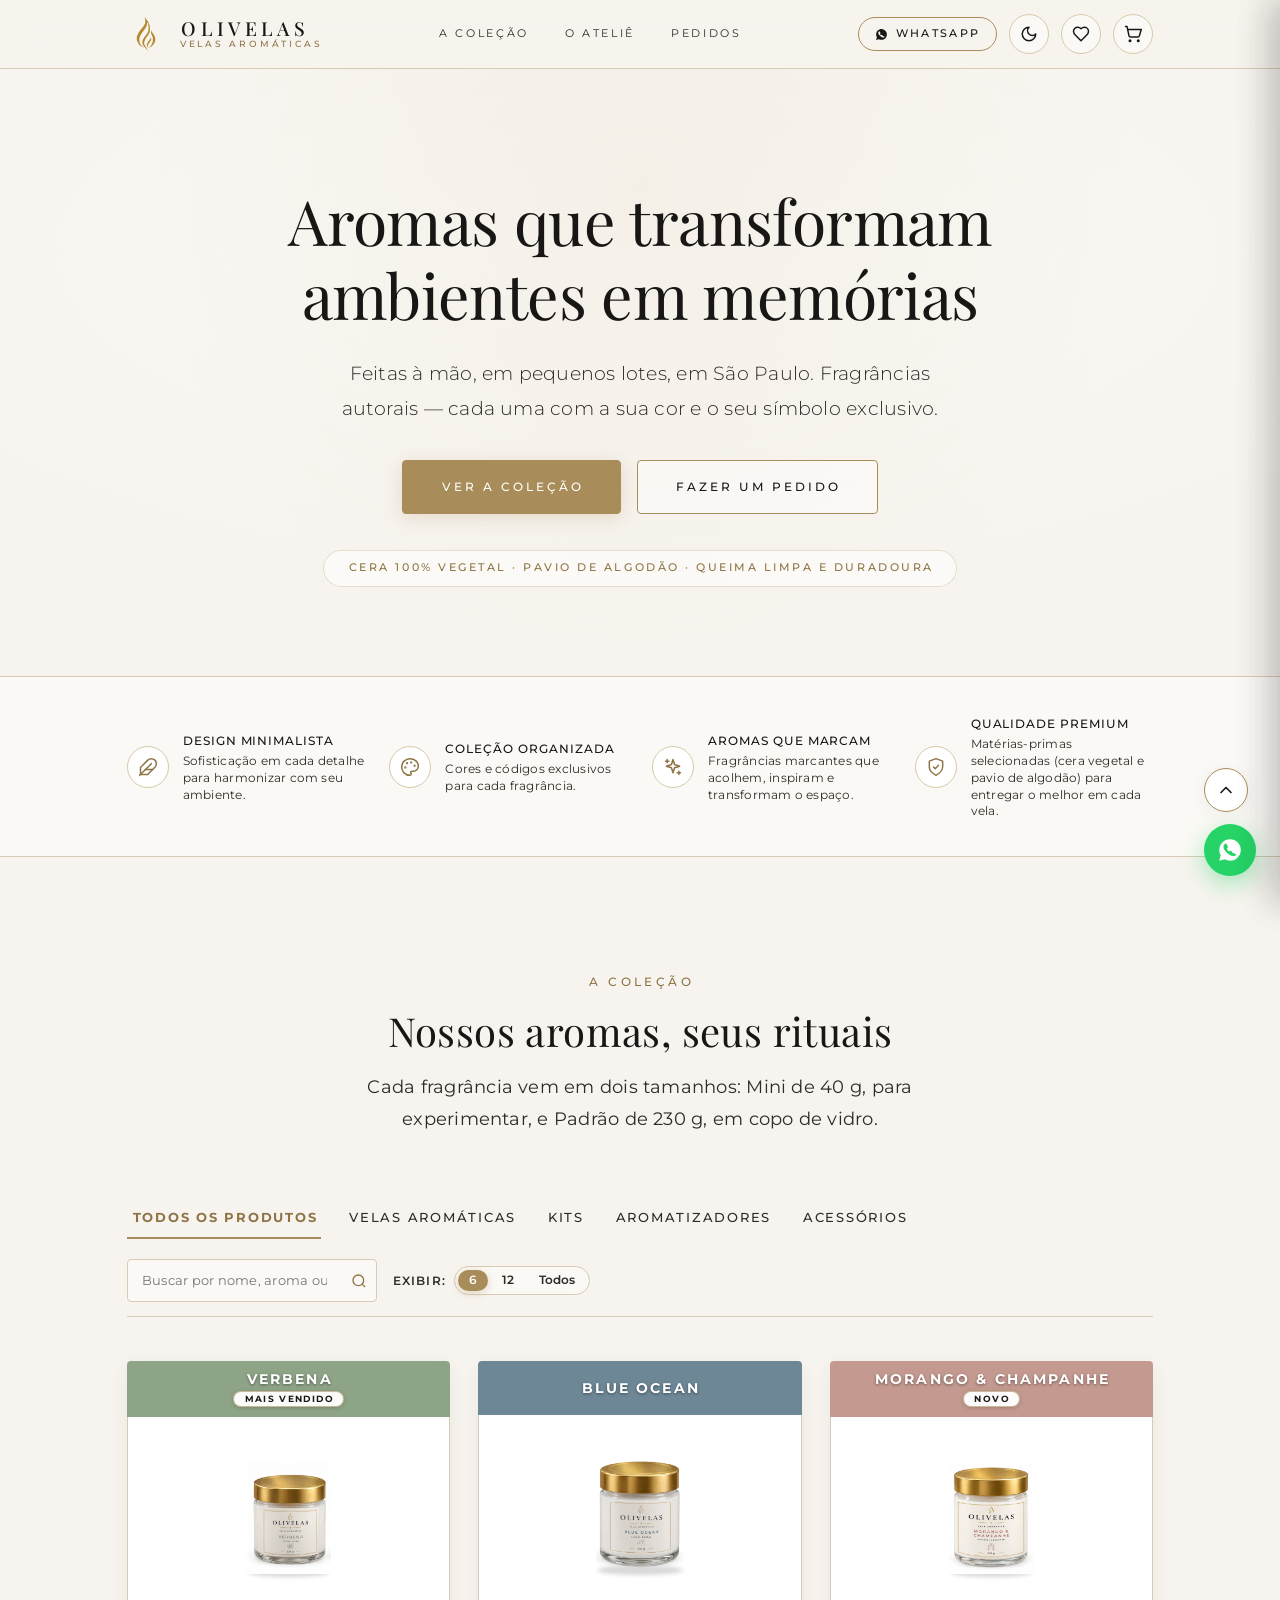
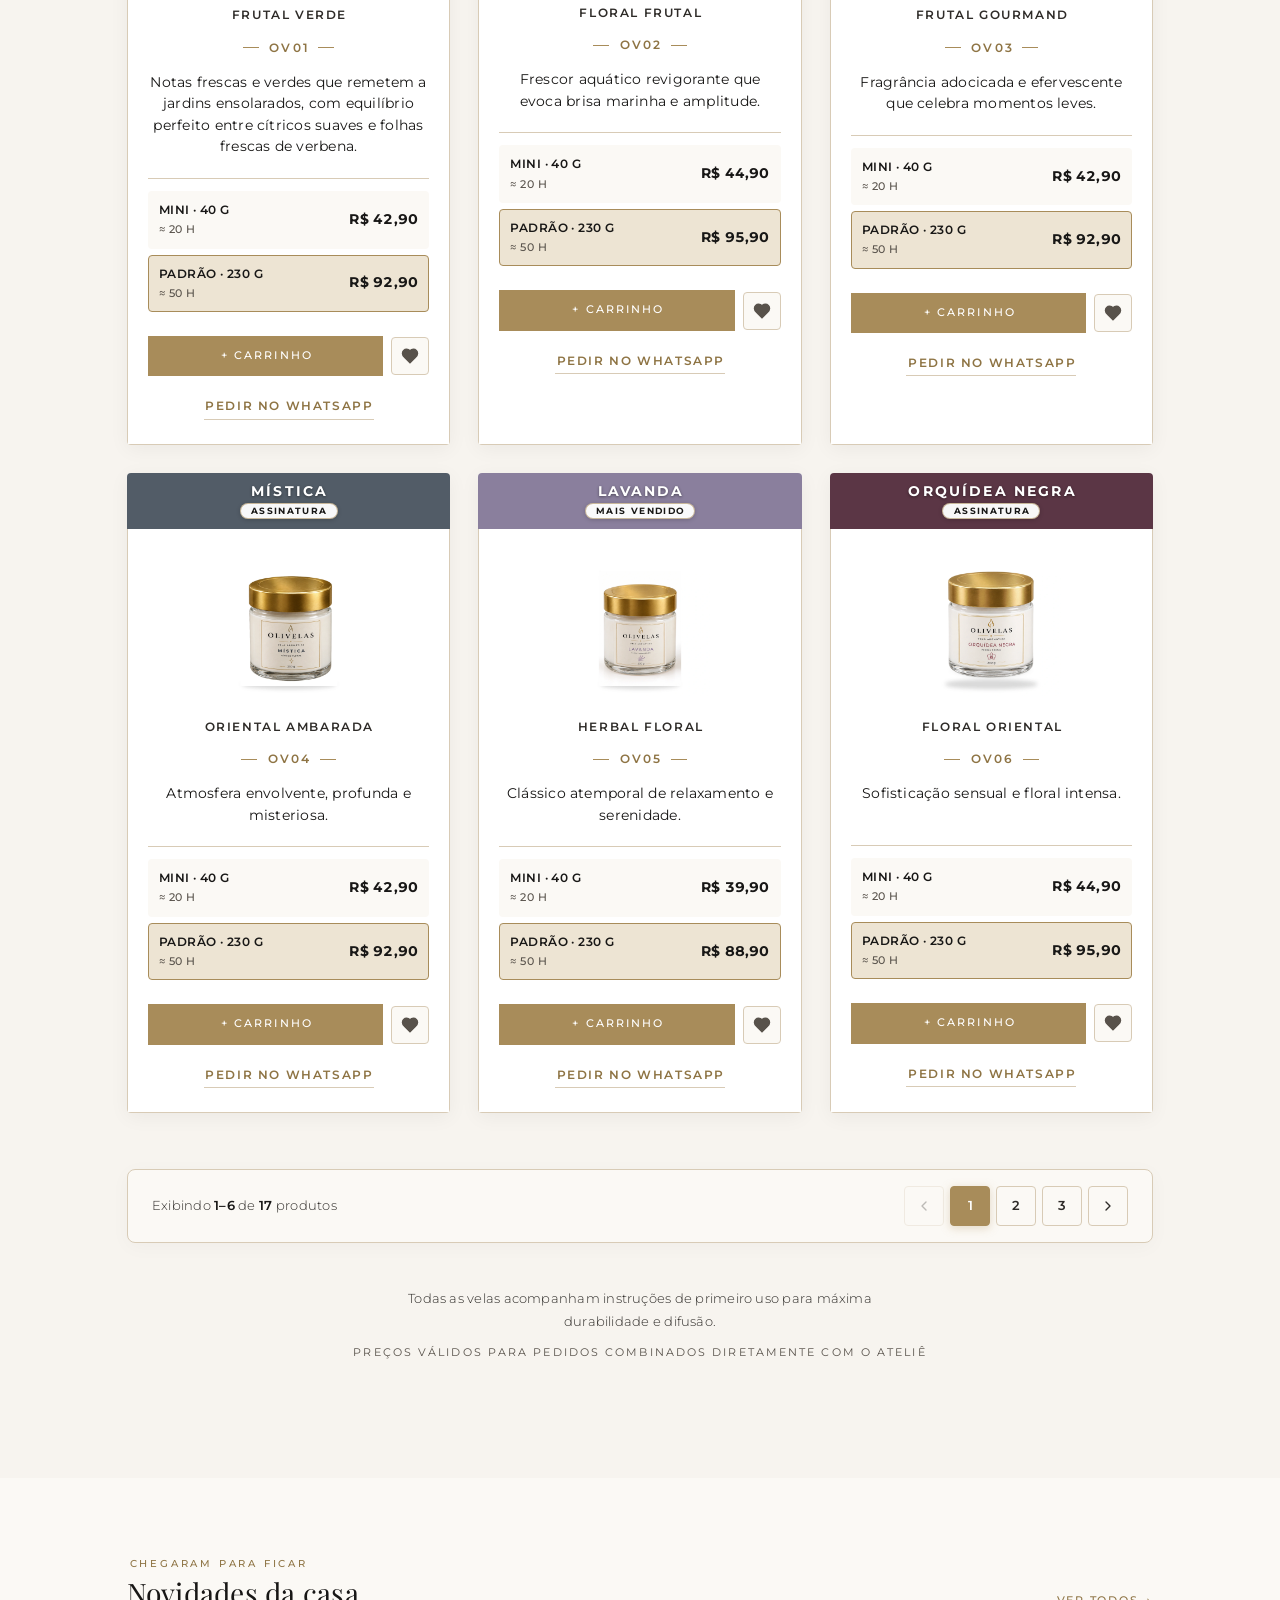
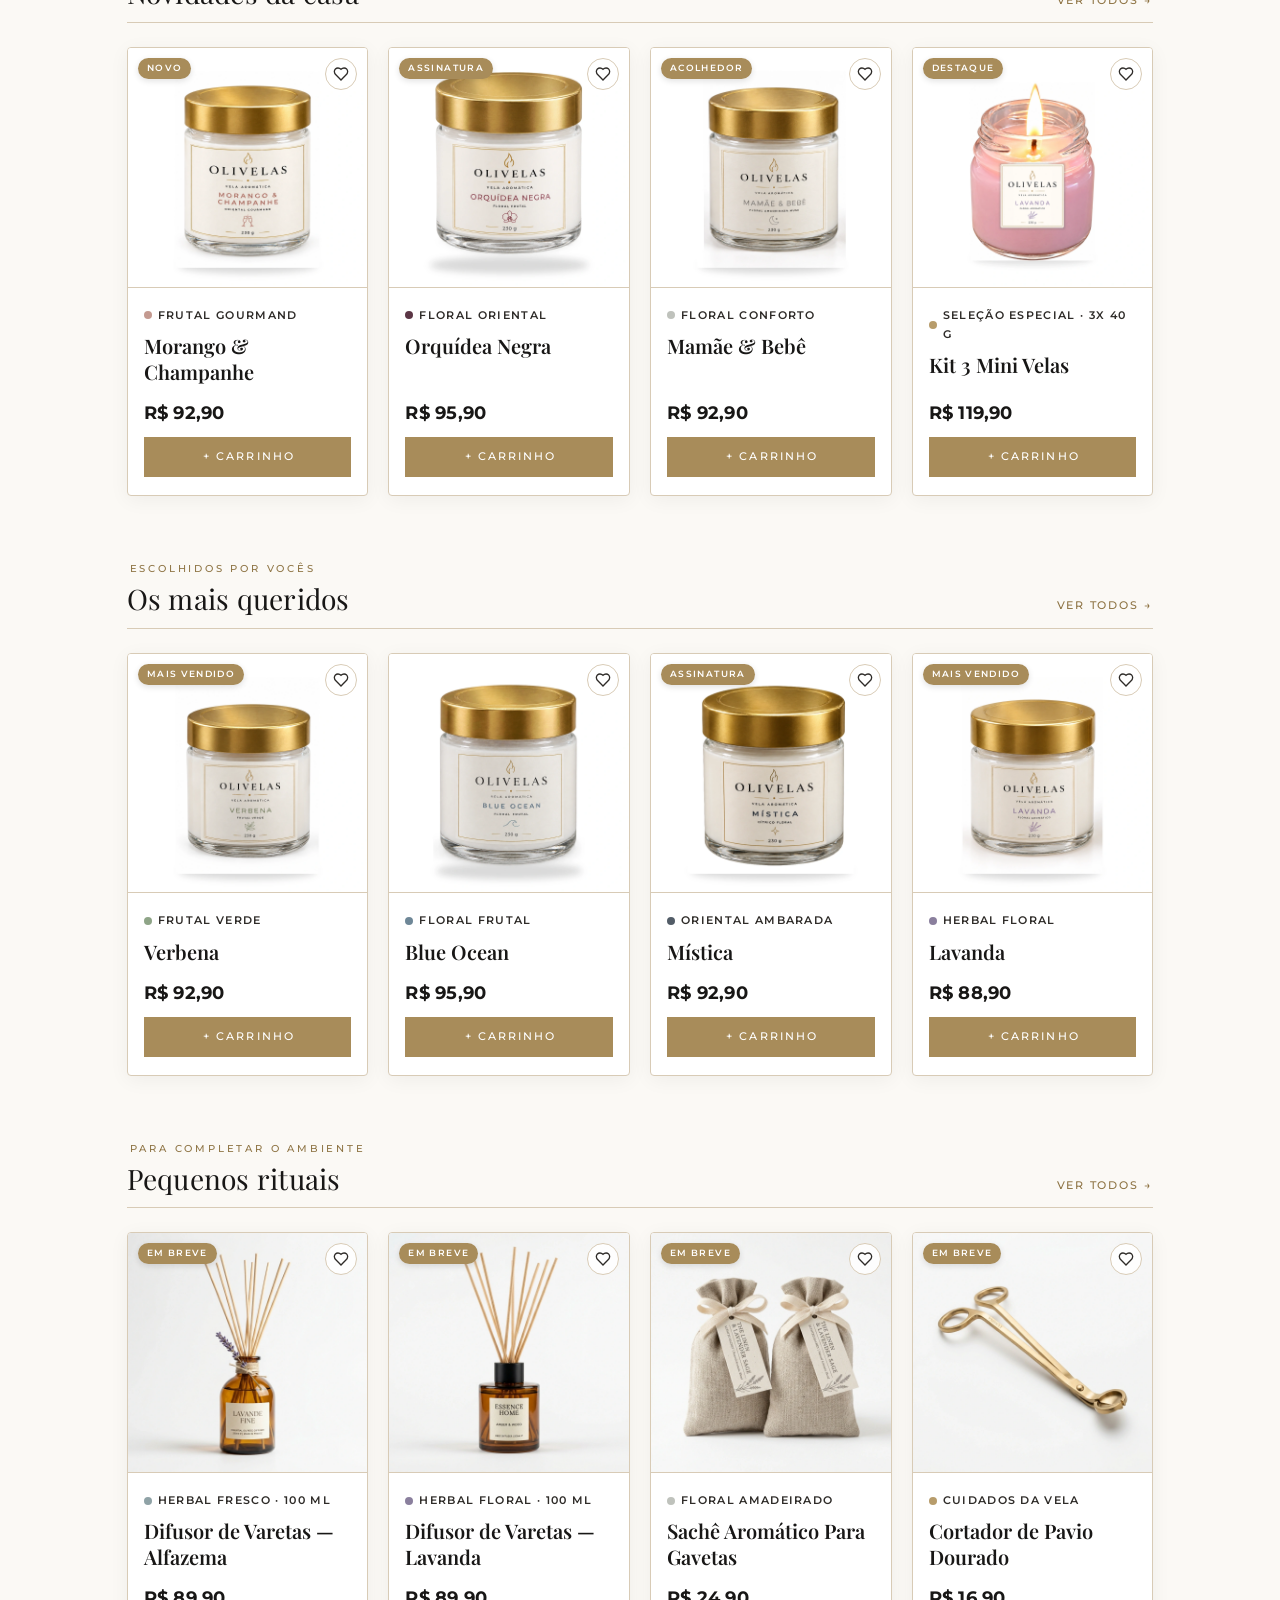
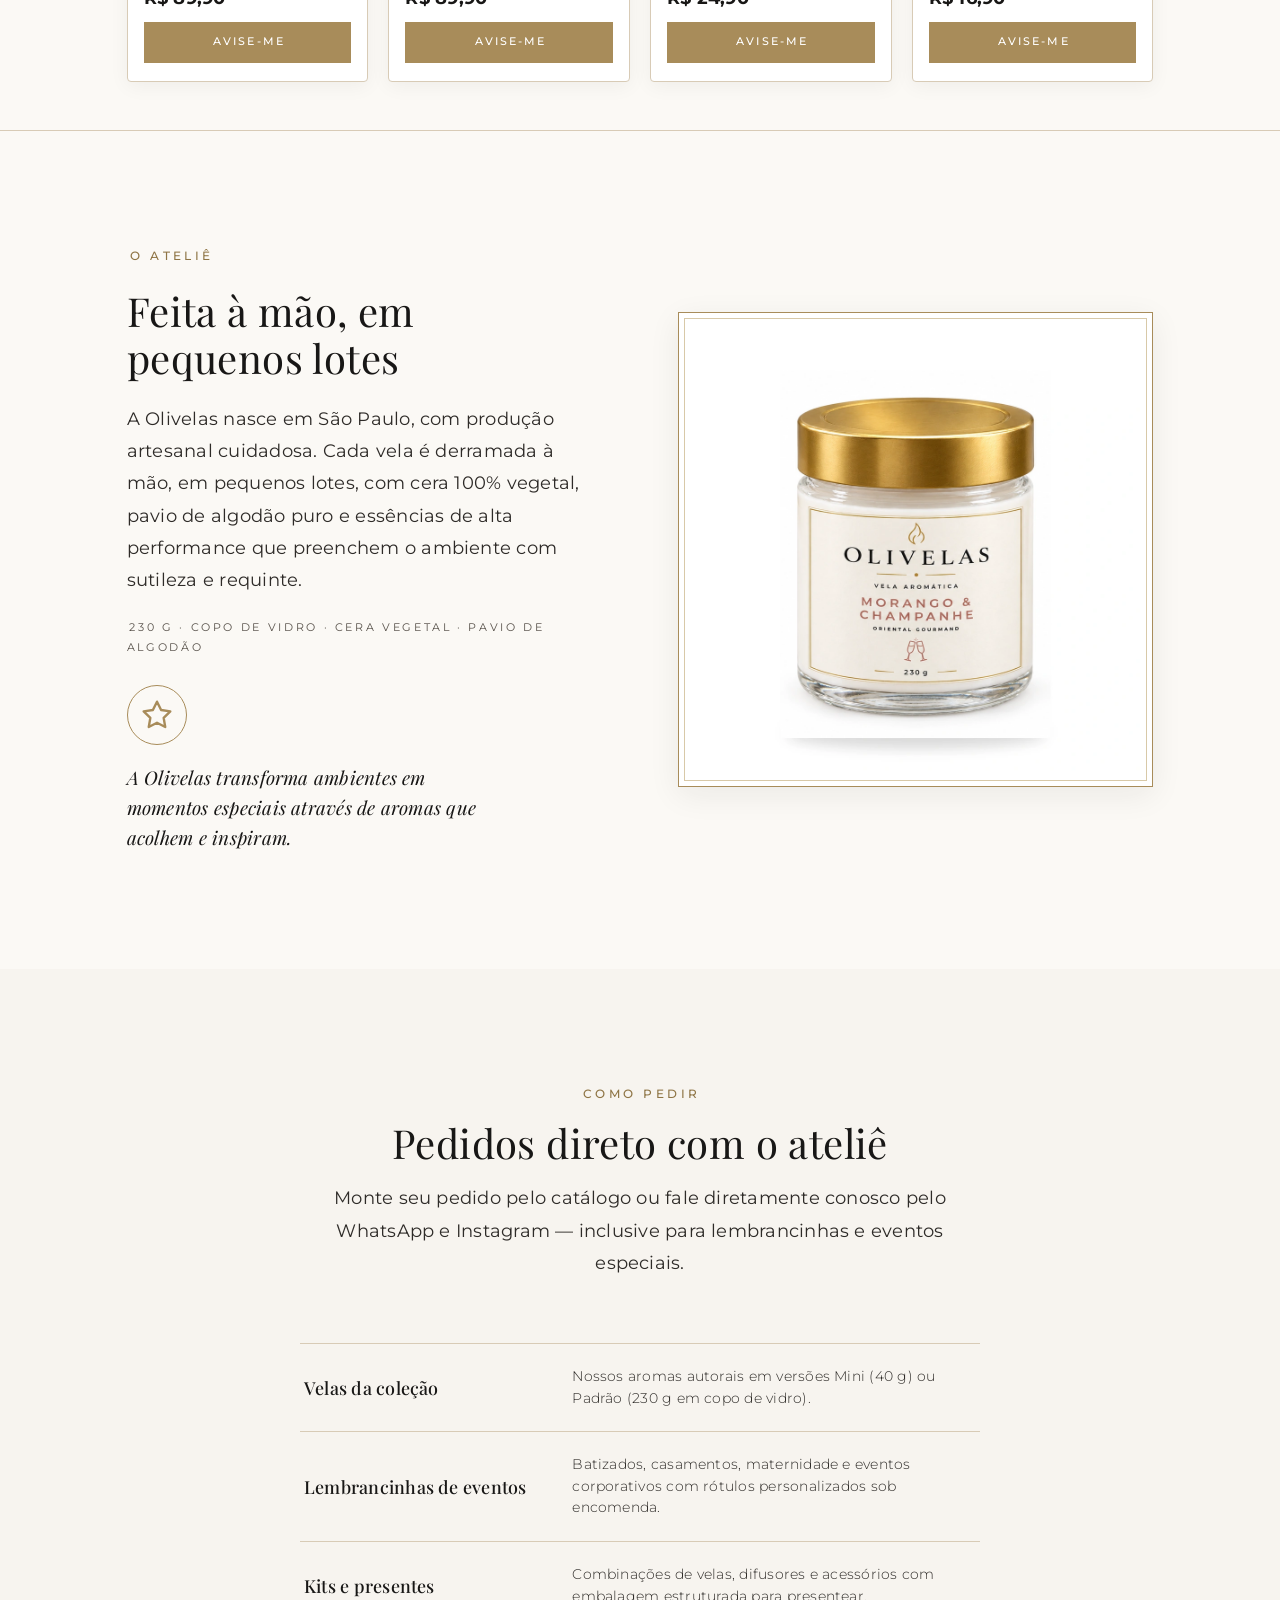
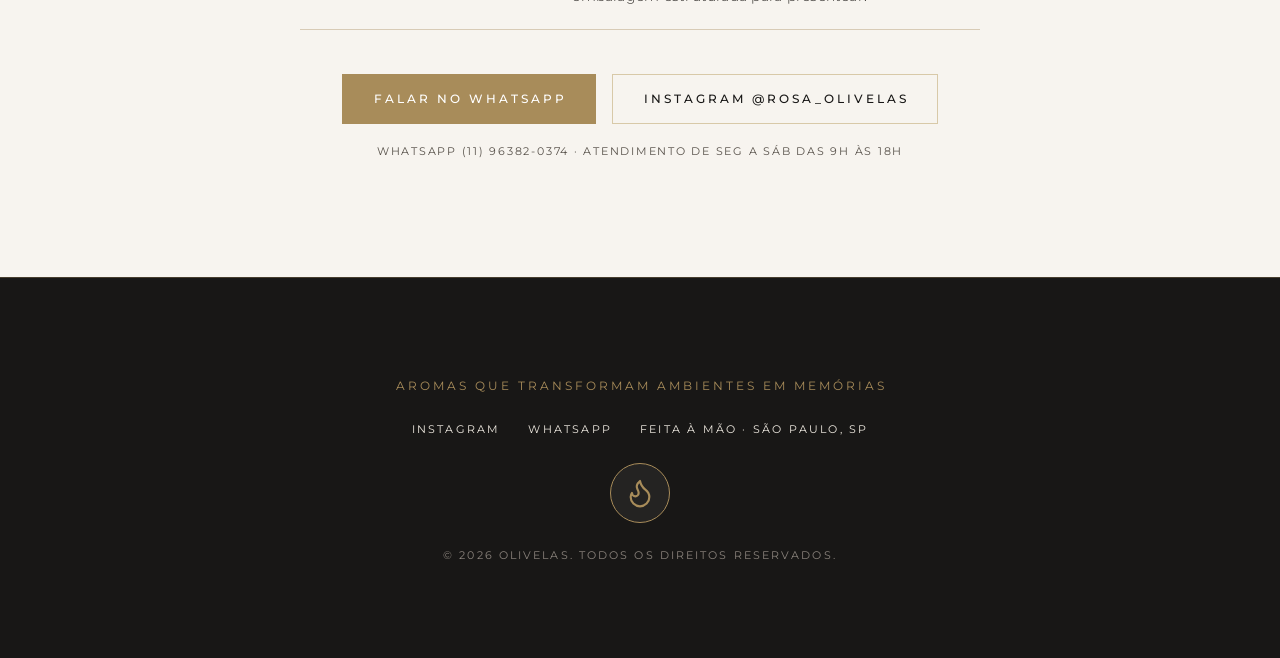
==== commit a0960c3d: "feat: posiciona sessao 'A colecao' logo apos apresentacao e antes de 'Chegaram para ficar'" ====
--- a/index.html
+++ b/index.html
@@ -208,13 +208,6 @@
       </div>
     </section>
 
-    <!-- Seções em Destaque (Novidades, Mais Queridos, Pequenos Rituais) -->
-    <section class="home-featured-wrap" id="destaques" aria-label="Seleções de produtos em destaque">
-      <div class="wrap featured-stack" id="home-featured">
-        <!-- Renderizado dinamicamente por JS -->
-      </div>
-    </section>
-
     <!-- Seção Catálogo / A Coleção -->
     <section class="block" id="colecao" aria-labelledby="colecao-title">
       <div class="wrap">
@@ -266,6 +259,13 @@
 
         <p class="catalog-note" id="colecao-note">Todas as velas acompanham instruções de primeiro uso para máxima durabilidade e difusão.</p>
         <p class="catalog-fine" id="colecao-fineprint">Preços válidos para pedidos combinados diretamente com o ateliê</p>
+      </div>
+    </section>
+
+    <!-- Seções em Destaque (Novidades, Mais Queridos, Pequenos Rituais) -->
+    <section class="home-featured-wrap" id="destaques" aria-label="Seleções de produtos em destaque">
+      <div class="wrap featured-stack" id="home-featured">
+        <!-- Renderizado dinamicamente por JS -->
       </div>
     </section>
 
@@ -290,7 +290,7 @@
 
         <div class="about-photo">
           <div class="framed" style="margin-top:0;">
-            <img id="atelie-random-photo" src="../assets/images/products/verbena.webp" alt="Ateliê Olivelas — Produção artesanal de velas com cera 100% vegetal em São Paulo" loading="lazy" width="460" height="460">
+            <img id="atelie-random-photo" src="assets/images/products/verbena.webp" alt="Ateliê Olivelas — Produção artesanal de velas com cera 100% vegetal em São Paulo" loading="lazy" width="460" height="460">
           </div>
         </div>
       </div>
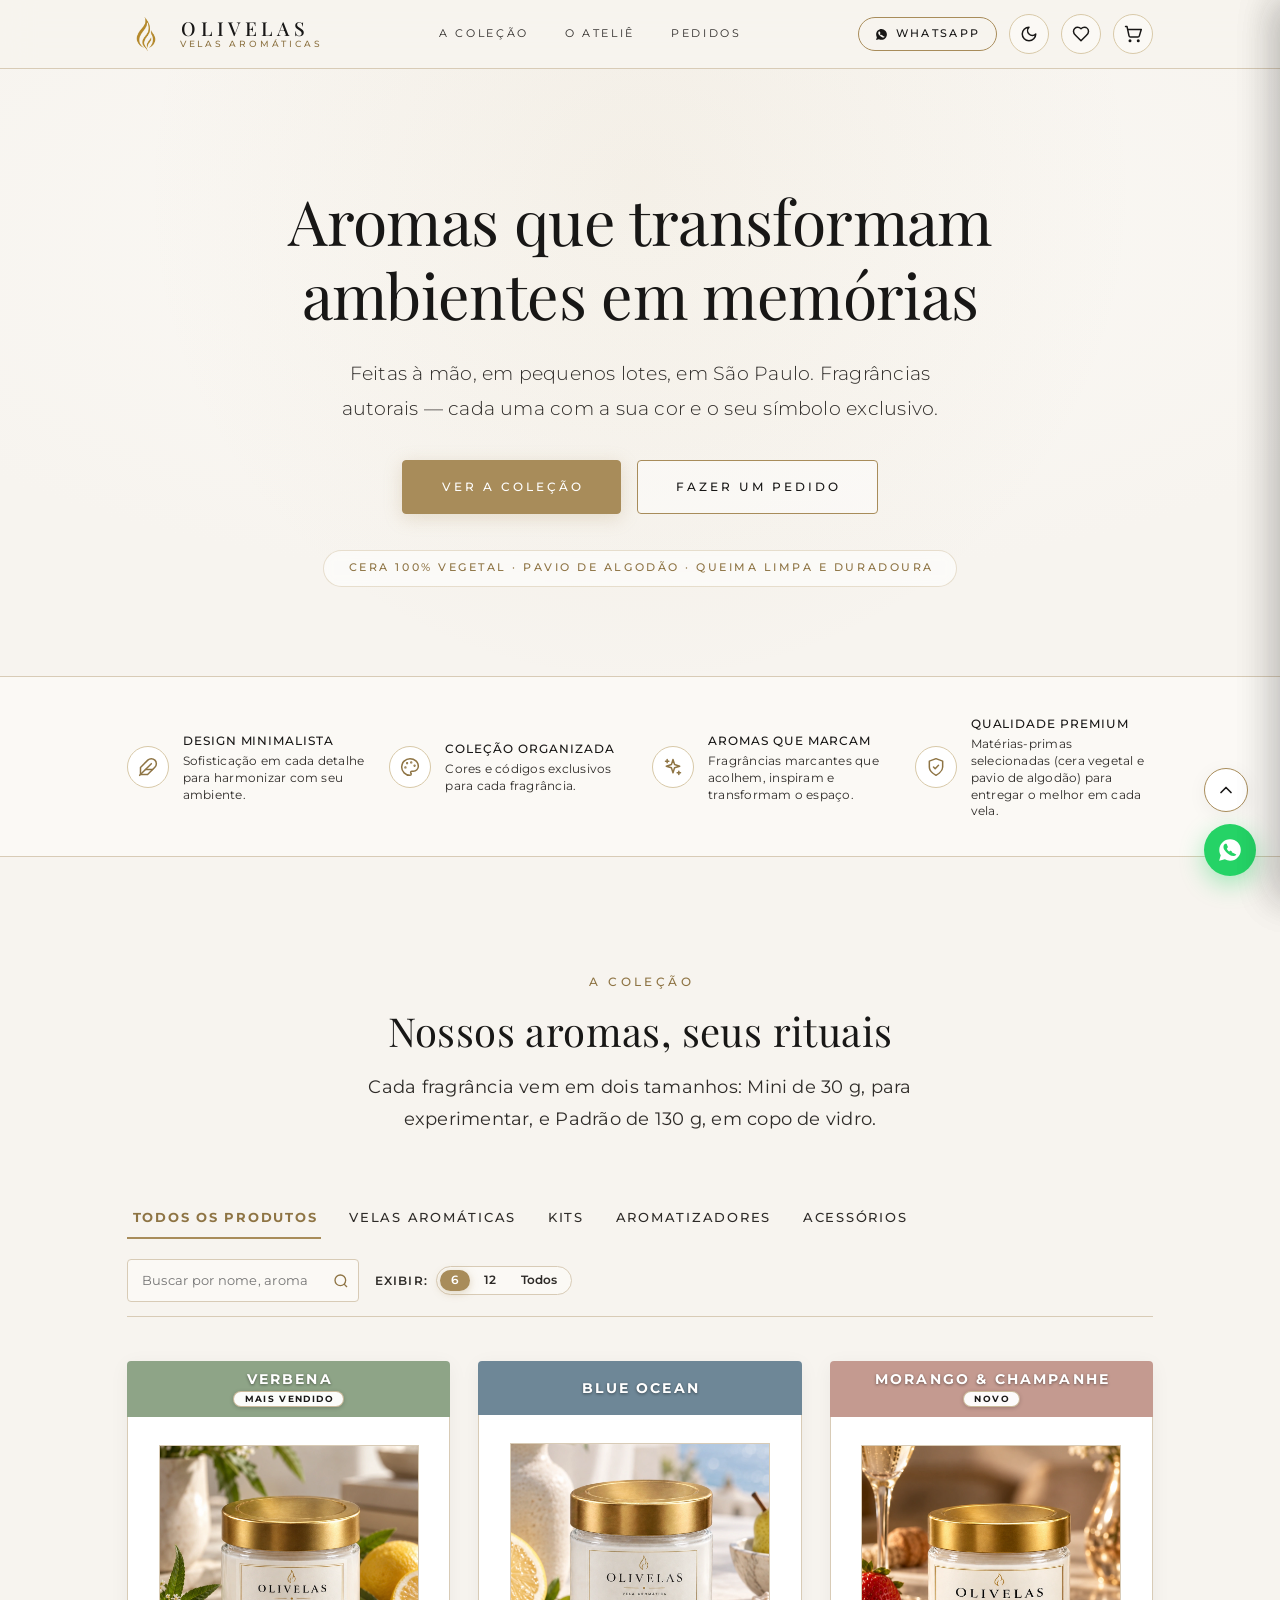
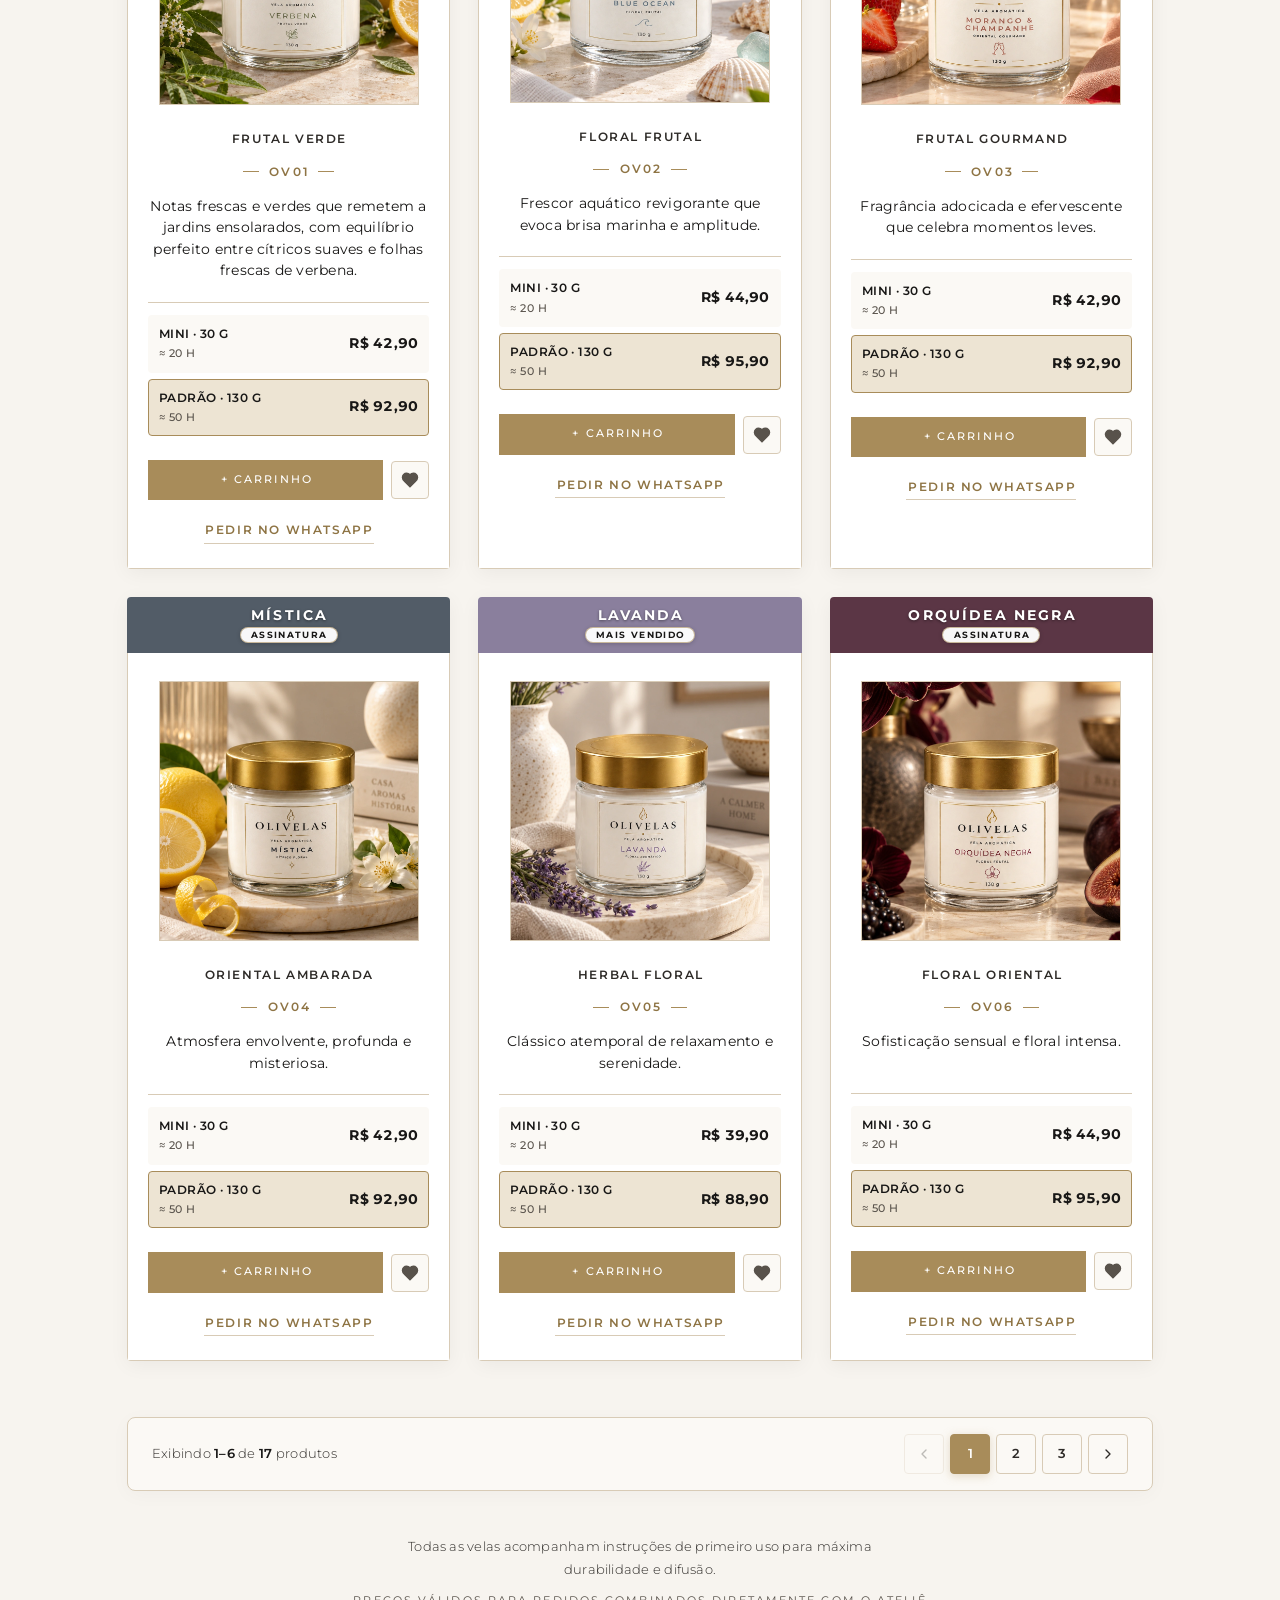
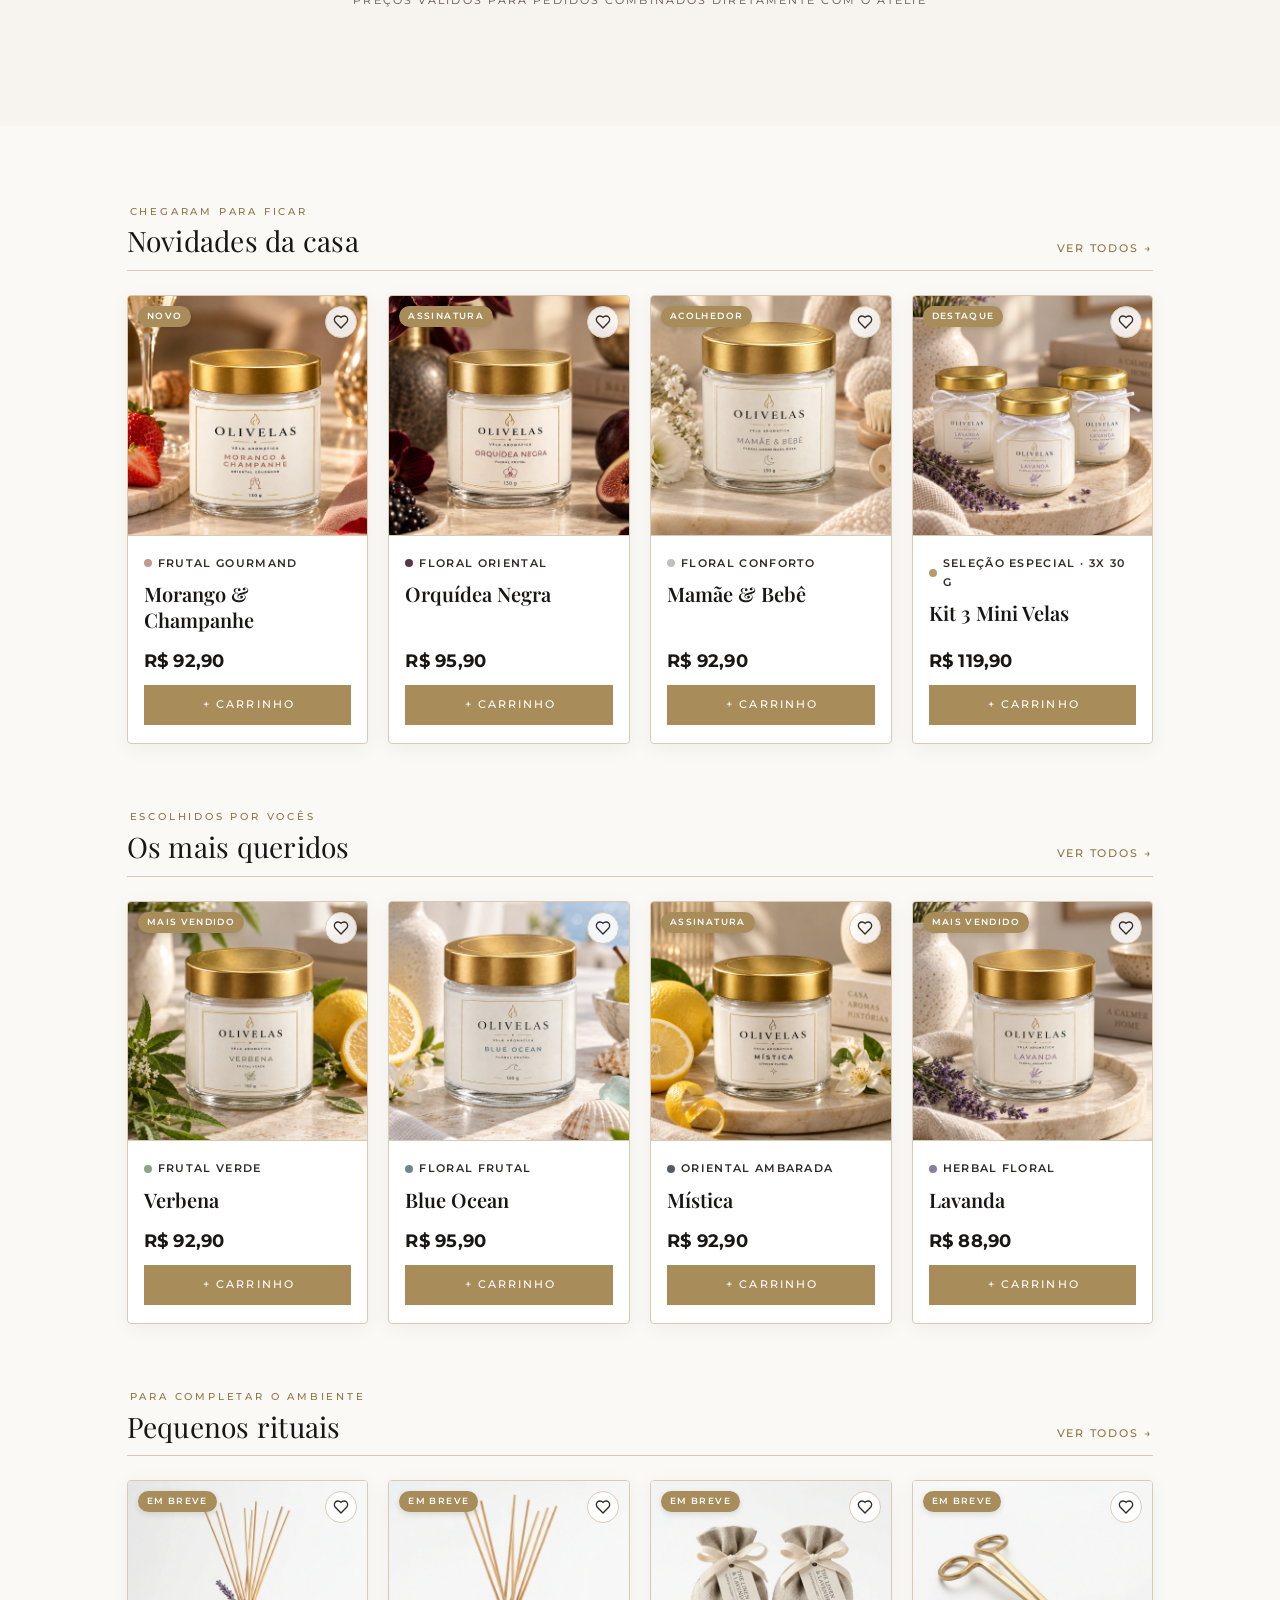
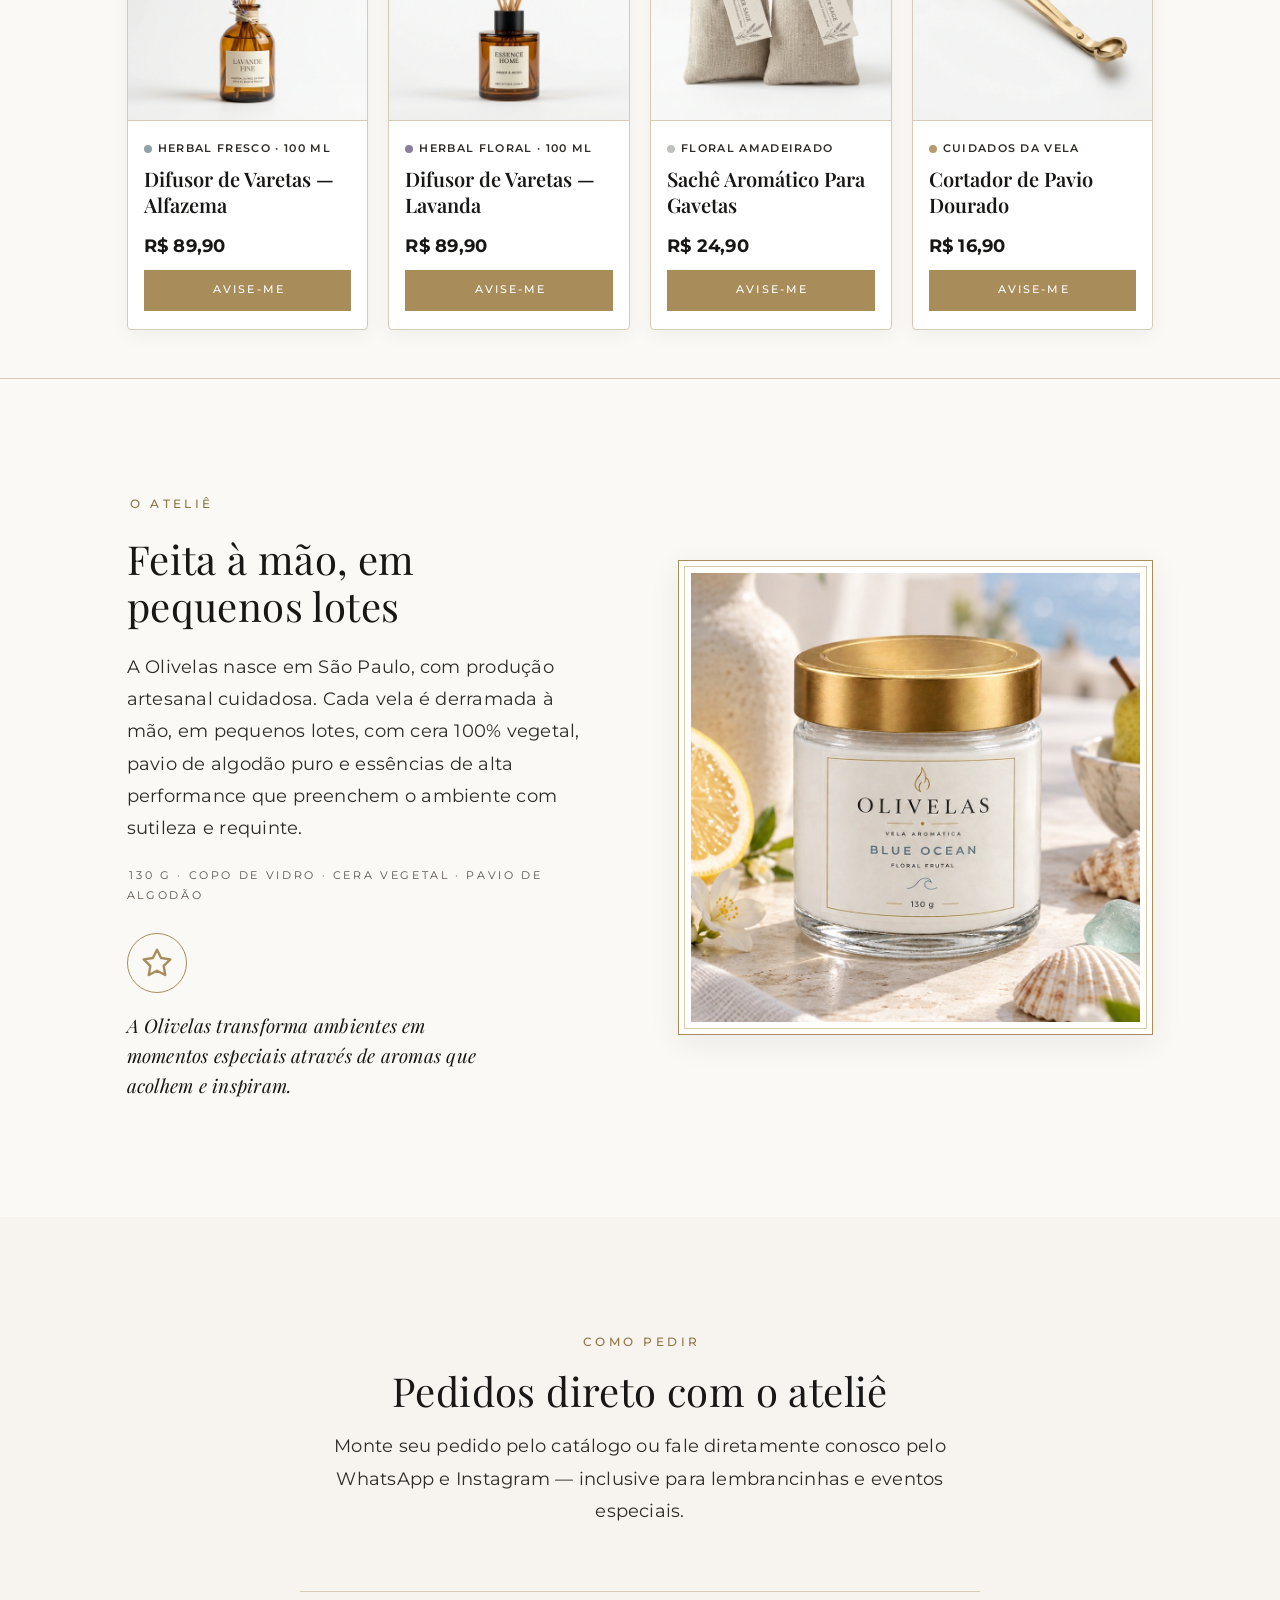
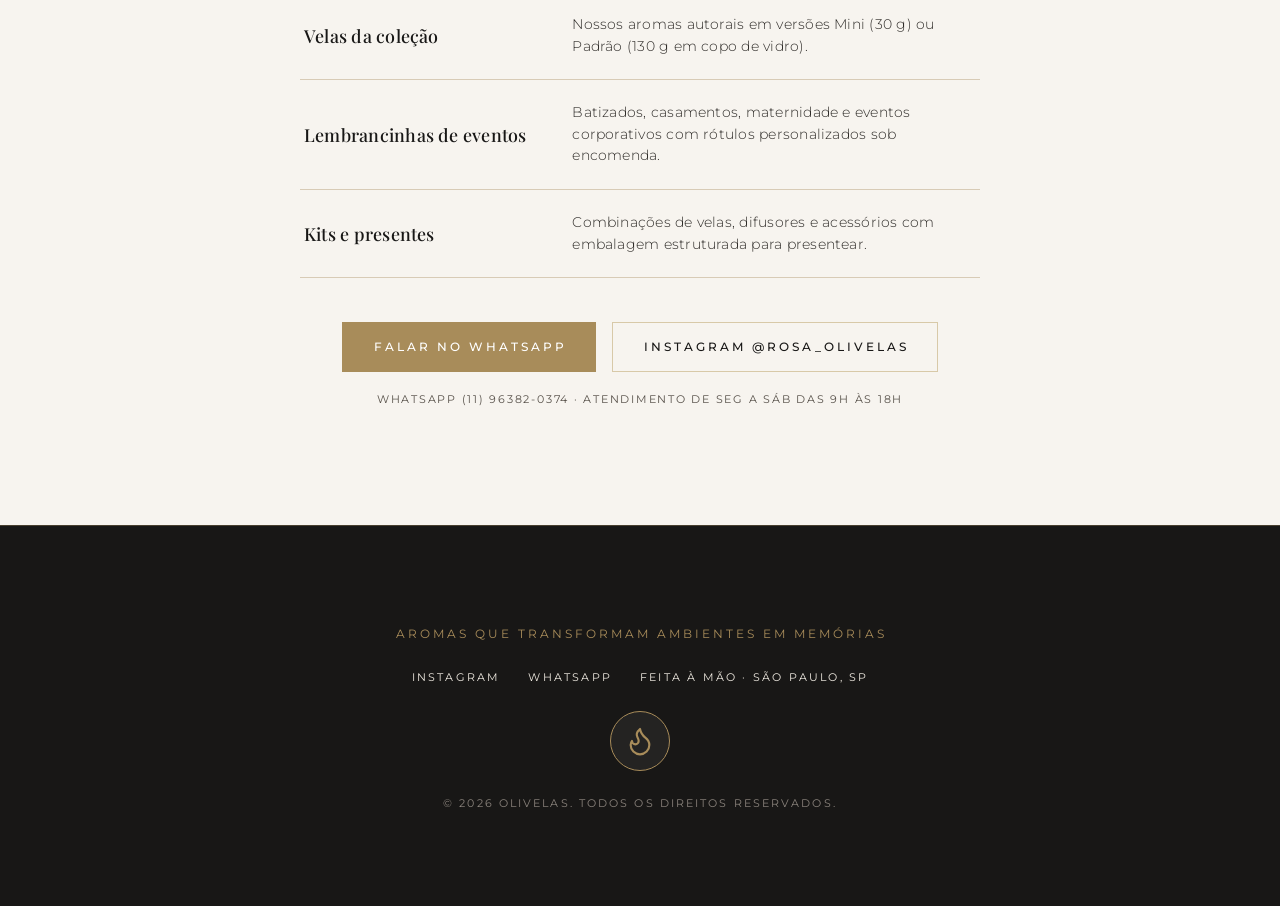
==== commit 583544c4: "fix(catalog): atualiza pesos das velas para 130g (padrao) e 30g (mini)" ====
--- a/index.html
+++ b/index.html
@@ -214,7 +214,7 @@
         <div class="block-head">
           <p class="eyebrow" id="colecao-eyebrow">A coleção</p>
           <h2 class="display" id="colecao-title">Nossos aromas, seus rituais</h2>
-          <p class="lead center" id="colecao-lead" style="margin-inline:auto;">Cada fragrância vem em dois tamanhos: <strong>Mini de 40&nbsp;g</strong>, para experimentar, e <strong>Padrão de 230&nbsp;g</strong>, em copo de vidro.</p>
+          <p class="lead center" id="colecao-lead" style="margin-inline:auto;">Cada fragrância vem em dois tamanhos: <strong>Mini de 30&nbsp;g</strong>, para experimentar, e <strong>Padrão de 130&nbsp;g</strong>, em copo de vidro.</p>
         </div>
 
         <!-- Filtros & Busca -->
@@ -276,7 +276,7 @@
           <p class="eyebrow" id="atelie-eyebrow">O ateliê</p>
           <h2 class="display" id="atelie-title">Feita à mão, em pequenos lotes</h2>
           <p class="lead" id="atelie-lead">A Olivelas nasce em São Paulo, com produção artesanal cuidadosa. Cada vela é derramada à mão, em pequenos lotes, com cera 100% vegetal, pavio de algodão puro e essências de alta performance que preenchem o ambiente com sutileza e requinte.</p>
-          <p class="spec" id="atelie-spec">230 g &nbsp;·&nbsp; copo de vidro com tampa dourada &nbsp;·&nbsp; cera vegetal &nbsp;·&nbsp; pavio de algodão</p>
+          <p class="spec" id="atelie-spec">130 g &nbsp;·&nbsp; copo de vidro com tampa dourada &nbsp;·&nbsp; cera vegetal &nbsp;·&nbsp; pavio de algodão</p>
           
           <div class="tagline">
             <span class="seal" aria-hidden="true">
@@ -308,7 +308,7 @@
         <div class="lines" id="pedir-lines">
           <div class="row">
             <h3>Velas da coleção</h3>
-            <p>Nossos aromas autorais em versões Mini (40&nbsp;g) ou Padrão (230&nbsp;g com tampa dourada).</p>
+            <p>Nossos aromas autorais em versões Mini (30&nbsp;g) ou Padrão (130&nbsp;g com tampa dourada).</p>
           </div>
           <div class="row">
             <h3>Lembrancinhas de eventos</h3>
--- a/assets/css/style.css
+++ b/assets/css/style.css
@@ -13,6 +13,8 @@
   scroll-behavior: smooth;
   text-size-adjust: 100%;
   -webkit-text-size-adjust: 100%;
+  overflow-x: hidden;
+  width: 100%;
 }
 
 body {
--- a/assets/css/layout.css
+++ b/assets/css/layout.css
@@ -431,6 +431,8 @@
   padding-bottom: 14px;
   border-bottom: 1px solid var(--border-subtle);
   position: relative;
+  width: 100%;
+  max-width: 100%;
 }
 
 .category-nav-pills {
@@ -438,6 +440,7 @@
   flex-wrap: wrap;
   gap: 6px 22px;
   align-items: center;
+  max-width: 100%;
 }
 
 .cat-pill {
@@ -473,15 +476,19 @@
   align-items: center;
   gap: 16px;
   flex-wrap: wrap;
+  max-width: 100%;
 }
 
 .catalog-search-wrap {
   position: relative;
-  min-width: 250px;
+  min-width: 0;
+  width: auto;
+  max-width: 100%;
 }
 
 .catalog-search-input {
   width: 100%;
+  max-width: 100%;
   padding: 9px 36px 9px 14px;
   font-family: var(--sans);
   font-size: 13px;
@@ -519,6 +526,7 @@
   text-transform: uppercase;
   color: var(--text-soft);
   white-space: nowrap;
+  max-width: 100%;
 }
 
 .catalog-page-size .page-size-label {
@@ -534,6 +542,7 @@
   padding: 3px;
   border-radius: 20px;
   border: 1px solid var(--border-subtle);
+  max-width: 100%;
 }
 
 .size-pill {
@@ -568,9 +577,11 @@
 
 .grid-scents {
   display: grid;
-  grid-template-columns: repeat(auto-fill, minmax(290px, 1fr));
+  grid-template-columns: repeat(auto-fill, minmax(min(100%, 280px), 1fr));
   gap: 28px;
   justify-content: center;
+  width: 100%;
+  max-width: 100%;
 }
 
 .catalog-note {
--- a/assets/css/components.css
+++ b/assets/css/components.css
@@ -85,20 +85,25 @@
 }
 
 .scent-card .thumb-wrap {
-  width: 140px;
-  height: 140px;
-  display: flex;
-  align-items: center;
-  justify-content: center;
-  margin-block: 4px 8px;
+  width: 100%;
+  max-width: 260px;
+  aspect-ratio: 1 / 1;
+  display: flex;
+  align-items: center;
+  justify-content: center;
+  margin-block: 4px 12px;
   cursor: pointer;
   position: relative;
+  overflow: hidden;
+  border-radius: var(--radius-xs);
+  border: 1px solid var(--border-subtle);
+  background: var(--bg-surface);
 }
 
 .scent-card .thumb-wrap img {
-  max-width: 100%;
-  max-height: 100%;
-  object-fit: contain;
+  width: 100%;
+  height: 100%;
+  object-fit: cover;
   transition: transform var(--t-med);
 }
 
@@ -538,18 +543,24 @@
 
 .modal-gallery {
   background: var(--bg-surface);
-  padding: 30px;
-  display: flex;
-  flex-direction: column;
+  padding: 0;
+  display: flex;
   align-items: center;
   justify-content: center;
   border-right: 1px solid var(--border-subtle);
+  position: relative;
+  overflow: hidden;
+  height: 100%;
+  min-height: 480px;
 }
 
 .modal-gallery img {
-  max-width: 240px;
-  max-height: 240px;
-  object-fit: contain;
+  width: 100%;
+  height: 100%;
+  max-width: 100%;
+  max-height: 100%;
+  object-fit: cover;
+  display: block;
 }
 
 .modal-info {
--- a/assets/css/responsive.css
+++ b/assets/css/responsive.css
@@ -83,10 +83,37 @@
     flex-direction: column;
     align-items: stretch;
     gap: 16px;
+    width: 100%;
+    max-width: 100%;
+    overflow: hidden;
+  }
+
+  .category-nav-pills {
+    display: flex;
+    flex-wrap: nowrap;
+    overflow-x: auto;
+    overscroll-behavior-x: contain;
+    -webkit-overflow-scrolling: touch;
+    padding-bottom: 6px;
+    gap: 16px;
+    width: 100%;
+    max-width: 100%;
+    scrollbar-width: none;
+    -ms-overflow-style: none;
+  }
+
+  .category-nav-pills::-webkit-scrollbar {
+    display: none;
+  }
+
+  .cat-pill {
+    flex-shrink: 0;
+    white-space: nowrap;
   }
 
   .catalog-controls-group {
     width: 100%;
+    max-width: 100%;
     display: flex;
     flex-wrap: wrap;
     align-items: center;
@@ -97,17 +124,14 @@
   .catalog-search-wrap {
     flex: 1 1 200px;
     width: auto;
+    min-width: 0;
+    max-width: 100%;
   }
 
   .catalog-page-size {
     flex-shrink: 0;
-  }
-
-  .category-nav-pills {
-    overflow-x: auto;
-    padding-bottom: 4px;
+    max-width: 100%;
     white-space: nowrap;
-    -webkit-overflow-scrolling: touch;
   }
 
   .modal-card {
@@ -118,7 +142,9 @@
   .modal-gallery {
     border-right: none;
     border-bottom: 1px solid var(--border-subtle);
-    padding: 20px;
+    padding: 0;
+    min-height: 280px;
+    height: 280px;
   }
 
   .modal-info {
@@ -150,6 +176,34 @@
     gap: 16px;
   }
 
+  .catalog-controls-group {
+    flex-direction: column;
+    align-items: stretch;
+    gap: 12px;
+  }
+
+  .catalog-search-wrap {
+    width: 100%;
+    flex: 1 1 100%;
+  }
+
+  .catalog-page-size {
+    width: 100%;
+    display: flex;
+    align-items: center;
+    justify-content: space-between;
+    gap: 8px;
+    flex-wrap: wrap;
+  }
+
+  .page-size-pills {
+    display: inline-flex;
+    align-items: center;
+    gap: 3px;
+    max-width: 100%;
+    overflow-x: auto;
+  }
+
   .grid-scents {
     grid-template-columns: 1fr;
   }
